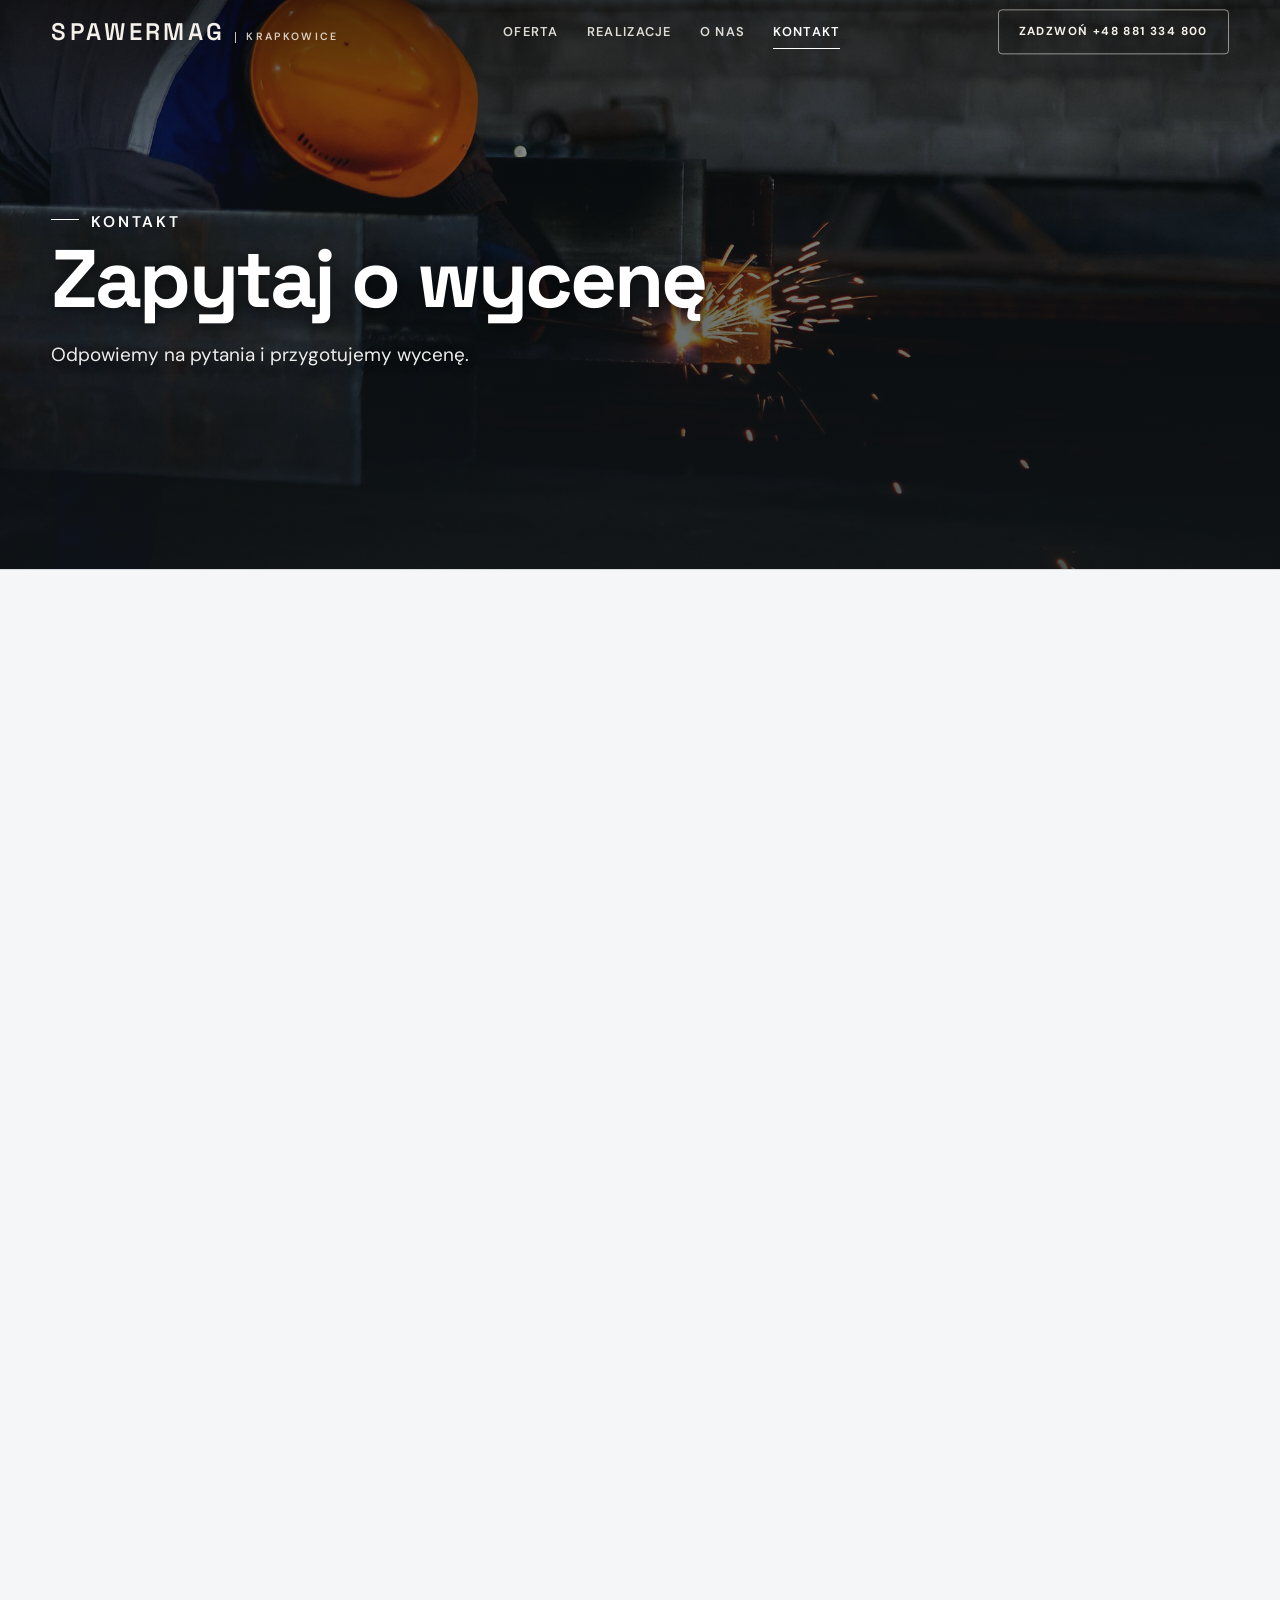
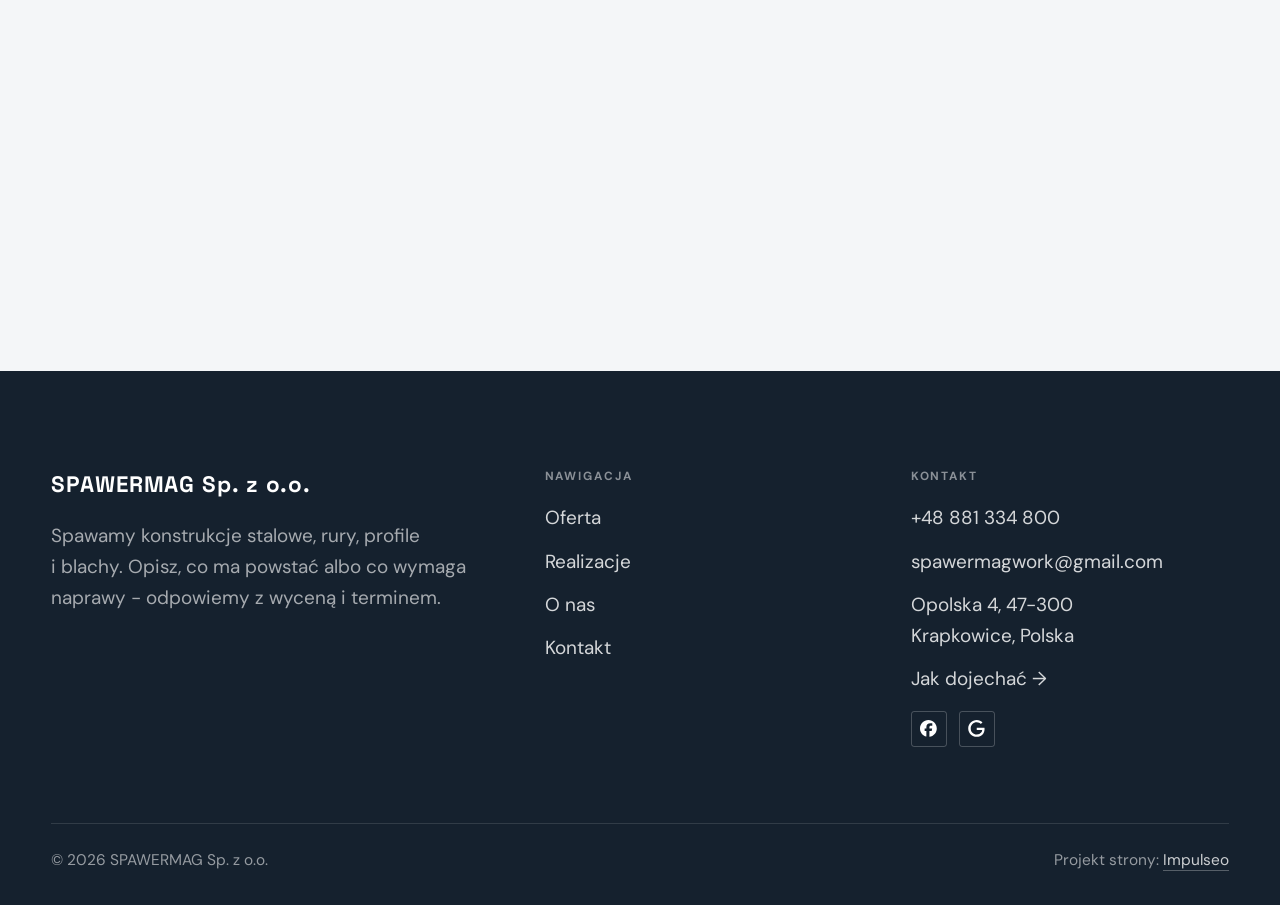
==== kontakt.html @ b8a5e55d "Strona demo: spawermag-sp-z-o-o" ====
<!DOCTYPE html>
<html lang="pl">
<head>
<meta charset="UTF-8">
<meta name="viewport" content="width=device-width, initial-scale=1.0">
<title>Kontakt - SPAWERMAG</title>
<meta name="description" content="Kontakt SPAWERMAG - Opolska 4, 47-300 Krapkowice, Polska">
<link rel="canonical" href="https://kris20032.github.io/spawermag-sp-z-o-o/kontakt.html">
<meta name="robots" content="noindex, nofollow">
<meta property="og:type" content="website">
<meta property="og:locale" content="pl_PL">
<meta property="og:site_name" content="SPAWERMAG">
<meta property="og:title" content="Kontakt - SPAWERMAG">
<meta property="og:description" content="Kontakt SPAWERMAG - Opolska 4, 47-300 Krapkowice, Polska">
<meta property="og:url" content="https://kris20032.github.io/spawermag-sp-z-o-o/kontakt.html">
<meta property="og:image" content="https://kris20032.github.io/spawermag-sp-z-o-o/img/og.jpg">
<meta property="og:image:width" content="1200">
<meta property="og:image:height" content="630">
<meta name="twitter:card" content="summary_large_image">
<link rel="preconnect" href="https://fonts.googleapis.com">
<link rel="preconnect" href="https://fonts.gstatic.com" crossorigin>
<link href="https://fonts.googleapis.com/css2?family=Space+Grotesk:wght@500;600;700&family=DM+Sans:opsz,wght@9..40,400;9..40,500;9..40,600&display=swap" rel="stylesheet">
<link rel="stylesheet" href="assets/styles.css?v=aef503f2">
</head>
<body>

<header class="nav">
  <div class="wrap nav-inner">
    <a class="brand" href="index.html"><span class="name">SPAWERMAG</span><span class="sub">Krapkowice</span></a>
    <nav class="nav-links">
      <a href="oferta.html">Oferta</a>
      <a href="realizacje.html">Realizacje</a>
      <a href="o-nas.html">O nas</a>
      <a href="kontakt.html" class="active" aria-current="page">Kontakt</a>
      <a href="tel:+48881334800" class="btn btn-accent">Zadzwoń +48 881 334 800</a>
    </nav>
    <button class="nav-toggle" aria-label="Menu"><span></span><span></span><span></span></button>
  </div>
</header>

<main>
<section class="pagehead">
  <img src="img/g5.jpg" alt="SPAWERMAG - Zapytaj o wycenę" width="1880" height="1253" decoding="async">
  <div class="wrap">
    <span class="eyebrow">Kontakt</span>
    <h1>Zapytaj o wycenę</h1>
    <p>Odpowiemy na pytania i przygotujemy wycenę.</p>
  </div>
</section>
<section>
  <div class="wrap contact-grid">
    <div class="reveal">
      <span class="eyebrow">Dane kontaktowe</span>
      <h2 style="margin:var(--space-4) 0 var(--space-6)">SPAWERMAG</h2>
      <div class="info-list">
        <div class="info-row"><div class="ic"><svg class="ico-tel" width="16" height="16" viewBox="0 0 24 24" fill="none" aria-hidden="true"><path d="M6.6 10.8a15.5 15.5 0 0 0 6.6 6.6l2.2-2.2a1 1 0 0 1 1-.24 11.4 11.4 0 0 0 3.6.58 1 1 0 0 1 1 1V20a1 1 0 0 1-1 1A17 17 0 0 1 3 4a1 1 0 0 1 1-1h3.5a1 1 0 0 1 1 1c0 1.25.2 2.46.58 3.6a1 1 0 0 1-.25 1l-2.23 2.2Z" fill="currentColor"/></svg></div><div><div class="lbl">Telefon</div><a class="val" href="tel:+48881334800">+48 881 334 800</a></div></div>
        <div class="info-row"><div class="ic"><svg class="ico-mail" width="16" height="16" viewBox="0 0 24 24" fill="none" aria-hidden="true"><rect x="3.2" y="5.5" width="17.6" height="13" rx="1.6" stroke="currentColor" stroke-width="1.6"/><path d="M4 7l8 6 8-6" stroke="currentColor" stroke-width="1.6" stroke-linecap="round" stroke-linejoin="round"/></svg></div><div><div class="lbl">E-mail</div><a class="val" href="mailto:spawermagwork@gmail.com">spawermagwork@gmail.com</a></div></div>
        <div class="info-row"><div class="ic"><svg class="ico-pin" width="16" height="16" viewBox="0 0 24 24" fill="none" aria-hidden="true"><path d="M12 21s7-6.1 7-11.5A7 7 0 0 0 5 9.5C5 14.9 12 21 12 21Z" stroke="currentColor" stroke-width="1.6" fill="none"/><circle cx="12" cy="9.5" r="2.4" fill="currentColor"/></svg></div><div><div class="lbl">Adres</div><div class="val">Opolska 4, 47-300 Krapkowice, Polska</div></div></div>
      </div>
    </div>
    <div class="reveal">
      <form class="form" action="https://formsubmit.co/spawermagwork@gmail.com" method="POST">
        <input type="hidden" name="_subject" value="Zapytanie ze strony SPAWERMAG">
        <input type="hidden" name="_captcha" value="false">
        <input type="hidden" name="_template" value="table">
        <div class="fld"><label for="name">Imię / firma</label><input id="name" name="name" type="text" placeholder="np. Jan Kowalski" required></div>
        <div class="fld"><label for="email">E-mail</label><input id="email" name="email" type="email" placeholder="adres@email.pl" required></div>
        <div class="fld"><label for="phone">Telefon</label><input id="phone" name="phone" type="tel" placeholder="+48 ..."></div>
        <div class="fld"><label for="msg">Czego dotyczy zapytanie?</label><textarea id="msg" name="message" placeholder="Napisz krótko, w czym możemy pomóc" required></textarea></div>
        <button type="submit" class="btn btn-accent" style="width:100%;justify-content:center">Wyślij zapytanie <span class="arr">→</span></button>
        <p class="note">Wiadomość trafi bezpośrednio do nas. Można też zadzwonić: +48 881 334 800.</p>
      </form>
    </div>
  </div>
</section>
<section style="padding-top:0">
  <div class="wrap reveal">
    <iframe class="map" title="SPAWERMAG - Krapkowice" src="https://maps.google.com/maps?q=50.4755831%2C17.9663439&z=15&output=embed" loading="lazy" referrerpolicy="no-referrer-when-downgrade"></iframe>
  </div>
</section>
</main>

<footer>
  <div class="wrap">
    <div class="foot-grid">
      <div class="foot-brand">
        <div class="name">SPAWERMAG Sp. z o.o.</div>
        <p>Spawamy konstrukcje stalowe, rury, profile i blachy. Opisz, co ma powstać albo co wymaga naprawy - odpowiemy z wyceną i terminem.</p>
      </div>
      <div class="foot-col">
        <h4>Nawigacja</h4>
        <a href="oferta.html">Oferta</a>
        <a href="realizacje.html">Realizacje</a>
        <a href="o-nas.html">O nas</a>
        <a href="kontakt.html">Kontakt</a>
      </div>
      <div class="foot-col">
        <h4>Kontakt</h4>
        <a href="tel:+48881334800">+48 881 334 800</a>
        <a href="mailto:spawermagwork@gmail.com">spawermagwork@gmail.com</a>
        <p>Opolska 4, 47-300 Krapkowice, Polska</p>
        <a href="https://maps.google.com/?cid=3430308101641627488&g_mp=Cidnb29nbGUubWFwcy5wbGFjZXMudjEuUGxhY2VzLlNlYXJjaFRleHQQAhgEIAA" target="_blank" rel="noopener">Jak dojechać →</a>
      <div class="foot-soc">
        <a class="soc" href="https://www.facebook.com/p/Spawermag-Work-61552654313783/" target="_blank" rel="noopener" aria-label="Facebook - SPAWERMAG"><svg viewBox="0 0 24 24" aria-hidden="true" focusable="false"><path d="M9.101 23.691v-7.98H6.627v-3.667h2.474v-1.58c0-4.085 1.848-5.978 5.858-5.978.401 0 .955.042 1.468.103a8.68 8.68 0 0 1 1.141.195v3.325a8.623 8.623 0 0 0-.653-.036 26.805 26.805 0 0 0-.733-.009c-.707 0-1.259.096-1.675.309a1.686 1.686 0 0 0-.679.622c-.258.42-.374.995-.374 1.752v1.297h3.919l-.386 2.103-.287 1.564h-3.246v8.245C19.396 23.238 24 18.179 24 12.044c0-6.627-5.373-12-12-12s-12 5.373-12 12c0 5.628 3.874 10.35 9.101 11.647Z" fill="currentColor"/></svg></a>
        <a class="soc" href="https://maps.google.com/?cid=3430308101641627488&g_mp=Cidnb29nbGUubWFwcy5wbGFjZXMudjEuUGxhY2VzLlNlYXJjaFRleHQQAhgEIAA" target="_blank" rel="noopener" aria-label="Google - SPAWERMAG"><svg viewBox="0 0 24 24" aria-hidden="true" focusable="false"><path d="M12.48 10.92v3.28h7.84c-.24 1.84-.853 3.187-1.787 4.133-1.147 1.147-2.933 2.4-6.053 2.4-4.827 0-8.6-3.893-8.6-8.72s3.773-8.72 8.6-8.72c2.6 0 4.507 1.027 5.907 2.347l2.307-2.307C18.747 1.44 16.133 0 12.48 0 5.867 0 .307 5.387.307 12s5.56 12 12.173 12c3.573 0 6.267-1.173 8.373-3.36 2.16-2.16 2.84-5.213 2.84-7.667 0-.76-.053-1.467-.173-2.053H12.48z" fill="currentColor"/></svg></a>
      </div>
      </div>
    </div>
    <div class="foot-bot">
      <span>© 2026 SPAWERMAG Sp. z o.o.</span>
      <span>Projekt strony: <a class="foot-credit" href="https://impulseo.pl" target="_blank" rel="noopener">Impulseo</a></span>
    </div>
  </div>
</footer>
<div class="sticky-call"><a class="sc-call" href="tel:+48881334800"><svg class="ico-tel" width="16" height="16" viewBox="0 0 24 24" fill="none" aria-hidden="true"><path d="M6.6 10.8a15.5 15.5 0 0 0 6.6 6.6l2.2-2.2a1 1 0 0 1 1-.24 11.4 11.4 0 0 0 3.6.58 1 1 0 0 1 1 1V20a1 1 0 0 1-1 1A17 17 0 0 1 3 4a1 1 0 0 1 1-1h3.5a1 1 0 0 1 1 1c0 1.25.2 2.46.58 3.6a1 1 0 0 1-.25 1l-2.23 2.2Z" fill="currentColor"/></svg> Zadzwoń</a><a class="sc-quote" href="kontakt.html">Zadzwoń po wycenę</a></div>
<div class="demo-wazne" data-do="2026-11-16" data-cykl="3" hidden><svg class="dw-ico" width="13" height="13" viewBox="0 0 24 24" fill="none" aria-hidden="true"><circle cx="12" cy="12" r="8.6" stroke="currentColor" stroke-width="1.8"/><path d="M12 7.2V12l3.3 2" stroke="currentColor" stroke-width="1.8" stroke-linecap="round"/></svg><span class="dw-txt"></span></div>

<script src="assets/main.js"></script>
</body>
</html>
---- assets/styles.css ----
/* ============================================================
   STOLBASZ — premium, architektoniczny B2B fit-out
   Jasna paleta, zero brązu. System wg premium-web-craft.
   Projekt strony: Impulseo (impulseo.pl)
   ============================================================ */

:root{
  /* PALETA — jasna, architektoniczna, chłodna */
  --paper:#F4F6F8;          /* główne tło */
  --paper-2:#E7EBEF;        /* sekcje alternatywne (chłodny jasny szary) */
  --paper-3:#E7EBEF;        /* delikatne wypełnienia */
  --ink:#15212E;            /* tekst główny — chłodny grafit */
  --ink-soft:#243443;       /* nagłówki drugorzędne */
  --muted:#6B7785;          /* tekst poboczny */
  --line:rgba(21,33,46,.12);/* hairline */
  --accent:#E8A317;         /* stonowany petrol-slate — jedyny akcent */
  --accent-d:#C9870C;
  --accent-soft:rgba(232,163,23,.10);
  --dark:#15212E;           /* sekcje ciemne (stopka/CTA) */

  /* HOVER ZDJĘĆ — JEDEN standard dla całego silnika (decyzja K. 04.08.2026, artefakt z wariantami).
     AKTUALNE (K.+Szymon 09.08.2026, wybór z artefaktu 6 wariantów): zoom 1.05 przy 1.4s -
     przy tak długim czasie mocniejszy kadr NIE skacze, tylko „oddycha". Poprzedni standard
     (1.02 / .55s z 04.08) odbierany jako dynamiczny i szybki.
     Spoczynek lekko przygaszony, ale TYLKO tam, gdzie jest mysz (@media hover:hover) —
     na telefonie zdjęcia zostają w pełnej jasności. */
  --img-zoom:1.05;                   /* K.+Szymon 09.08: wariant F z artefaktu porównawczego */
  --img-rest:brightness(.95) saturate(.99);
  --img-hot:brightness(1.06) saturate(1.05);
  --img-dur:1.4s;                    /* K.+Szymon 09.08 (wariant F): powoli = elegancko */
  --img-ease:cubic-bezier(.16,.84,.44,1);  /* miękki ogon, efekt „oddychania" */

  /* ODSTĘPY — skala 4/8 */
  --space-1:4px; --space-2:8px; --space-3:12px; --space-4:16px; --space-5:24px;
  --space-6:32px; --space-7:48px; --space-8:64px; --space-9:96px; --space-10:128px;

  /* TYPOGRAFIA — fluid clamp() (skala podbita 16.07.2026: większe, czytelniejsze litery — uwaga Adama) */
  --text-sm:clamp(.9rem,.87rem + .12vw,1rem);
  --text-base:clamp(1.08rem,1.04rem + .18vw,1.2rem);
  --text-lg:clamp(1.24rem,1.15rem + .34vw,1.44rem);
  --text-h3:clamp(1.34rem,1.22rem + .55vw,1.66rem);
  --text-h2:clamp(2.1rem,1.66rem + 2.1vw,3.1rem);
  --text-h1:clamp(2.9rem,2.1rem + 4vw,5.1rem);

  /* PROMIENIE — architektoniczne, raczej ostre */
  --r-sm:3px; --r-md:6px; --r-lg:10px;

  /* RUCH */
  --ease:cubic-bezier(.25,.46,.45,.94); --dur:.24s;

  /* CIENIE — miękkie, warstwowe */
  --sh-sm:0 1px 2px rgba(16,24,32,.04), 0 2px 8px rgba(16,24,32,.05);
  --sh-md:0 2px 6px rgba(16,24,32,.05), 0 12px 28px -8px rgba(16,24,32,.12);
  --sh-lg:0 6px 14px rgba(16,24,32,.07), 0 26px 56px -18px rgba(16,24,32,.22);

  --hairline:1px solid var(--line);

  --font-display:'Space Grotesk','Inter',sans-serif;
  --font-body:'DM Sans','Inter',sans-serif;
}

*{box-sizing:border-box;margin:0;padding:0}
html{scroll-behavior:smooth}
body{
  font-family:var(--font-body);
  font-size:var(--text-base);
  line-height:1.65;
  color:var(--ink);
  background:var(--paper);
  -webkit-font-smoothing:antialiased;
  text-rendering:optimizeLegibility;
}
img{max-width:100%;height:auto;display:block}  /* height:auto = width/height z atrybutów trzyma proporcje (TOP#12) */
a{color:inherit;text-decoration:none}

.wrap{width:min(92%,1180px);margin-inline:auto}
section{padding-block:clamp(52px,6.5vw,96px)}

h1,h2,h3{font-family:var(--font-display);font-weight:700;line-height:1.08;letter-spacing:-.02em;color:var(--ink)}
h1{font-size:var(--text-h1);letter-spacing:-.035em}
h2{font-size:var(--text-h2);letter-spacing:-.025em}
h3{font-size:var(--text-h3)}
/* MIARA — długość wiersza. WCAG 2.2 SC 1.4.8: max 80 znaków; Butterick: 45–90.
   68ch daje realnie 72–78 znaków polskiego tekstu, czyli z zapasem pod granicą.
   Wcześniej limit miał TYLKO <p> — <li>, <blockquote> i <dd> nie miały żadnego,
   i to jedyny powód, dla którego 23 bloki na dwóch oddanych stronach jadą po
   83–106 znaków w wierszu (pomiar 07.08.2026, bramka `miara`).
   ⚠️ Listy i definicje ograniczamy TYLKO bez klasy: `ul`/`ol` z klasą to u nas
   układ (siatki kafli, menu), a nie tekst ciągły — tam miarę wyznacza układ. */
/* 60ch, nie 68ch (K. 10.08): po zmianie fontów na węższe kroje (DM Sans i spółka)
   w 68ch mieściło się ~90 znaków - bramka pikselowa słusznie zgłaszała przekroczenie
   granicy 80. Pomiar na żywej przeglądarce: 60ch = 90 znaków, 53ch = ~78 znaków, czyli normę WCAG 1.4.8. */
:root{ --miara:53ch }
p{max-width:min(100%,var(--miara))}
blockquote,
ul:not([class])>li, ol:not([class])>li,
dl:not([class])>dd{max-width:min(100%,var(--miara))}

/* ⚠️ Świadomie BEZ wyjątku `.tile p,.card p,.svc p{max-width:none}`, choć nasuwa się sam:
   te akapity BYŁY już ograniczone (stare `p{max-width:65ch}`), więc „wyjątek" nie odblokowałby
   niczego nowego — tylko ROZLUŹNIŁ stan sprzed zmiany na wszystkich demach naraz.
   `figcaption` żadna z reguł wyżej nie dotyczy, więc też nie potrzebuje zwolnienia. */

/* ŁAMANIE. `balance` wyrównuje długości wierszy w nagłówku, `pretty` pilnuje ostatniego
   wiersza akapitu, żeby nie został w nim jeden wyraz. Obsługiwane od Chrome 117 /
   Safari 17.5; starsze przeglądarki po prostu ignorują tę własność.
   `text-wrap:pretty` nie występowało dotąd ANI RAZ w silniku ani w repo klientów. */
h1,h2,h3,.lead,.lede{text-wrap:balance}
p,li,blockquote,dd{text-wrap:pretty}

.eyebrow{
  font-family:var(--font-body);
  font-size:var(--text-sm);
  font-weight:600;
  letter-spacing:.18em;
  text-transform:uppercase;
  color:var(--accent);
  display:inline-flex;align-items:center;gap:var(--space-3);
}
/* flex:none + margin-top = kreska trzyma się PIERWSZEJ linii. Wcześniej align-items:center
   centrowało ją względem całego bloku i przy zawinięciu (długi kicker typu
   „…WNĘTRZ · LESZNO · OD 2019") druga linia lądowała z brzydkim wcięciem. */
.eyebrow{align-items:flex-start}
.eyebrow>*,.eyebrow{text-wrap:balance}   /* dlugi kicker lamal sie na sierote typu samo „2019" w drugiej linii */
.eyebrow::before{content:"";width:28px;height:1px;background:var(--accent);display:inline-block;flex:none;margin-top:.62em}

.muted{color:var(--muted)}
.lead{font-size:var(--text-lg);line-height:1.55;color:var(--ink-soft);max-width:50ch}

/* ---------- BUTTONS ---------- */
.btn{
  display:inline-flex;align-items:center;gap:var(--space-2);
  font-weight:600;font-size:var(--text-sm);letter-spacing:.02em;
  padding:var(--space-4) var(--space-6);
  border-radius:var(--r-sm);
  transition:transform var(--dur) var(--ease),box-shadow var(--dur) var(--ease),background var(--dur) var(--ease);
  cursor:pointer;border:1px solid transparent;
}
.btn-accent{background:var(--accent);color:#fff;box-shadow:var(--sh-sm)}
.btn-accent:hover{background:var(--accent-d);transform:translateY(-2px);box-shadow:var(--sh-md)}
.btn-accent:active{transform:translateY(0);box-shadow:var(--sh-sm)}
.btn-ghost{background:transparent;color:var(--ink);border-color:var(--line)}
.btn-ghost:hover{border-color:var(--accent);color:var(--accent);transform:translateY(-2px)}
.btn-light{background:#fff;color:var(--ink);box-shadow:var(--sh-sm)}
.btn-light:hover{transform:translateY(-2px);box-shadow:var(--sh-md)}
.btn .arr{transition:transform var(--dur) var(--ease)}
.btn:hover .arr{transform:translateX(4px)}

/* ---------- NAV ---------- */
.nav{
  position:sticky;top:0;z-index:50;
  background:color-mix(in srgb,var(--paper) 88%,transparent);
  backdrop-filter:saturate(140%) blur(10px);
  border-bottom:var(--hairline);
}
.nav-inner{display:flex;align-items:center;justify-content:space-between;gap:var(--space-5);height:72px}
/* ANTY-NACHODZENIE (K. 05.08.2026): długa nazwa firmy + przycisk z pełnym numerem nie mieściły się w pasku
   i flex ściskał linki PONIŻEJ ich treści - "Kontakt" wchodził na ramkę "Zadzwoń +48 ...". Teraz ustępuje
   nazwa marki (skrót wielokropkiem), a menu i przycisk nigdy się nie kurczą ani nie zachodzą na siebie. */
.brand{display:flex;flex-direction:column;line-height:1;min-width:0;flex:0 1 auto}
.brand .name{font-family:var(--font-display);font-weight:800;font-size:1.35rem;letter-spacing:.04em;white-space:nowrap;overflow:hidden;text-overflow:ellipsis}
.brand .sub{font-size:.62rem;letter-spacing:.34em;text-transform:uppercase;color:var(--muted);margin-top:5px;white-space:nowrap;overflow:hidden;text-overflow:ellipsis}
.nav-links{display:flex;align-items:center;gap:var(--space-6);flex:0 0 auto}
.nav-links a{font-size:var(--text-sm);font-weight:500;color:var(--ink-soft);position:relative;padding-block:4px;white-space:nowrap;transition:color var(--dur) var(--ease)}
.nav-links a::after{content:"";position:absolute;left:0;bottom:0;width:0;height:1.5px;background:var(--accent);transition:width var(--dur) var(--ease)}
.nav-links a:hover,.nav-links a.active{color:var(--ink)}
.nav-links a:hover::after,.nav-links a.active::after{width:100%}
.nav-links .btn{padding:var(--space-2) var(--space-5)}
/* przyciski w nav: właściwy kolor (przebij .nav-links a) + bez podkreślenia */
.nav-links a.btn-accent{color:#fff}
.nav-links a.btn-ghost,.nav-links a.btn-light{color:var(--ink)}
/* CTA w pasku: NIE podkreślenie spod linków menu, ale ten sam przelatujący błysk,
   co na wszystkich innych przyciskach (zgłoszenie K. 13.08.2026 - „na hero jest efekt
   światła przechodzącego przez przycisk, na navbarze go nie ma, a mają być identyczne").
   Reguła `.nav-links a::after` jest silniejsza od `.btn::after`, więc trzeba jej
   geometrię wyzerować i wpisać połysk z nazwy - samo `display:none` gasiło efekt. */
.nav-links a.btn::after{
  display:block;content:"";position:absolute;inset:0;z-index:-1;pointer-events:none;
  width:auto;height:auto;border-radius:inherit;   /* kasuje geometrię podkreślenia (width:0;height:1.5px) */
  background:linear-gradient(100deg,transparent 32%,rgba(255,255,255,.20) 50%,transparent 68%);
  translate:-120% 0}
@media (prefers-reduced-motion:no-preference){
  .nav-links a.btn:hover::after{translate:120% 0;transition:translate .75s var(--mt-ease,cubic-bezier(.16,.84,.44,1))}
}
.nav-toggle{display:none;background:none;border:none;cursor:pointer;flex-direction:column;gap:5px;padding:8px}
.nav-toggle span{width:24px;height:2px;background:var(--ink);transition:var(--dur)}
/* Ciasny zakres MIĘDZY menu mobilnym a pełnym pulpitem: zbijamy odstępy i nazwę marki,
   żeby wszystko zmieściło się naturalnie, zanim w ogóle dojdzie do skracania wielokropkiem. */
@media(max-width:1280px) and (min-width:921px){
  .nav-links{gap:var(--space-4)}
  .nav-links .btn{padding:var(--space-2) var(--space-4)}
  .brand .name{font-size:1.15rem}
}

/* ---------- HERO (split) ---------- */
.hero{position:relative;overflow:hidden;border-bottom:var(--hairline)}
.hero-grid{display:grid;grid-template-columns:1.05fr .95fr;gap:clamp(24px,4vw,60px);align-items:center;
  padding-block:clamp(36px,4.5vw,64px)}
.hero-copy .eyebrow{margin-bottom:var(--space-5)}
.hero-copy h1{margin-bottom:var(--space-5)}
.hero-copy .lead{margin-bottom:var(--space-7)}
.hero-actions{display:flex;flex-wrap:wrap;gap:var(--space-4)}
.hero-art{position:relative;aspect-ratio:4/3;border-radius:var(--r-lg);overflow:hidden;box-shadow:var(--sh-lg)}
.hero-art img{width:100%;height:100%;object-fit:cover}
.hero-art::after{content:"";position:absolute;inset:0;background:linear-gradient(180deg,transparent 55%,rgba(18,24,28,.28))}
.hero-badge{position:absolute;left:var(--space-5);bottom:var(--space-5);z-index:2;
  background:rgba(252,252,251,.94);backdrop-filter:blur(4px);
  border-radius:var(--r-md);padding:var(--space-4) var(--space-5);box-shadow:var(--sh-md);max-width:78%}
.hero-badge strong{display:block;font-family:var(--font-display);font-size:1rem;letter-spacing:-.01em}
.hero-badge span{font-size:var(--text-sm);color:var(--muted)}

/* ---------- HERO duży / kinowy (strona główna) ---------- */
.hero-cine{position:relative;min-height:clamp(560px,82vh,840px);min-height:clamp(560px,82svh,840px);display:flex;align-items:center;overflow:hidden;border-bottom:var(--hairline)}
.hero-cine>img{position:absolute;inset:0;width:100%;height:100%;object-fit:cover;z-index:0}
.hero-cine::after{content:"";position:absolute;inset:0;z-index:1;
  background:linear-gradient(95deg,rgba(13,18,23,.86) 0%,rgba(13,18,23,.64) 32%,rgba(13,18,23,.24) 62%,rgba(13,18,23,.04) 100%)}
.hero-cine .wrap{position:relative;z-index:2;padding-block:var(--space-8)}
.hero-cine .hero-copy{max-width:660px}
.hero-cine .eyebrow{color:#fff;margin-bottom:var(--space-5)}
.hero-cine .eyebrow::before{background:#fff}
.hero-cine h1{color:#fff;margin-bottom:var(--space-5);font-size:clamp(2.9rem,2rem + 4.4vw,5.2rem);text-wrap:balance}
.hero-cine .lead{color:rgba(255,255,255,.92);max-width:48ch;margin-bottom:var(--space-7)}
.hero-cine .hero-actions{display:flex;flex-wrap:wrap;gap:var(--space-4)}
/* NISKIE OKNO (laptop z dokiem i paskami przeglądarki ma ~700-780 px wysokości widoku):
   H1 do 5.2rem + długi lead nie mieściły się i przyciski wypadały POD krawędź ekranu -
   klient widział stronę bez ani jednego CTA. Skalujemy w dół, zamiast przycinać treść. */
@media(min-width:821px) and (max-height:820px){
  .hero-cine{min-height:clamp(520px,94svh,780px)}
  .hero-cine .wrap{padding-block:var(--space-6)}
  .hero-cine h1{font-size:clamp(2.2rem,1.5rem + 2.6vw,3.6rem);margin-bottom:var(--space-4)}
  .hero-cine .eyebrow{margin-bottom:var(--space-4)}
  .hero-cine .lead{margin-bottom:var(--space-5);max-width:44ch}
}
@media(max-width:680px){
  .hero-cine{min-height:clamp(520px,76vh,640px);min-height:clamp(520px,76svh,640px);align-items:flex-end}
  .hero-cine::after{background:linear-gradient(0deg,rgba(13,18,23,.9) 6%,rgba(13,18,23,.45) 55%,rgba(13,18,23,.25) 100%)}
  .hero-cine .wrap{padding-bottom:var(--space-9)}
  /* TELEFON (~90% oglądających): lead potrafił zająć 8 linii i zepchnąć CTA poza pierwszy ekran.
     Zwężamy interlinię i skalę - treści nie ucinamy, bo to ona sprzedaje. */
  .hero-cine .lead{font-size:.98rem;line-height:1.5;margin-bottom:var(--space-5)}
  .hero-cine .eyebrow{font-size:.72rem;letter-spacing:.13em;margin-bottom:var(--space-4)}
  .hero-cine .eyebrow::before{width:20px}
  .hero-cine h1{margin-bottom:var(--space-4)}
}

/* full-bleed hero variant (podstrony) */
.pagehead{position:relative;min-height:46vh;min-height:46svh;display:flex;align-items:flex-end;overflow:hidden;border-bottom:var(--hairline)}
.pagehead img{position:absolute;inset:0;width:100%;height:100%;object-fit:cover}
/* 10.08.2026 (decyzja K.): mocniejsze przyciemnienie + cień pod tekstem. Bramka mierzyła na
   nagłówkach podstron 3,38-3,43:1 przy wymaganych 4,5 — jasne zdjęcie (hala, śnieg, niebo)
   podchodziło pod biały tekst. Zdjęcia klientów są różne, więc kontrast musi dawać WARSTWA,
   a nie szczęśliwy dobór kadru. */
.pagehead::after{content:"";position:absolute;inset:0;background:linear-gradient(180deg,rgba(18,24,28,.40),rgba(18,24,28,.76))}
.pagehead .wrap{position:relative;z-index:2;padding-block:var(--space-9);color:#fff}
.pagehead h1{color:#fff;max-width:18ch;text-shadow:0 2px 16px rgba(0,0,0,.55)}
.pagehead .eyebrow{color:#fff}
.pagehead .eyebrow::before{background:#fff}
.pagehead p{color:rgba(255,255,255,.92);margin-top:var(--space-4);max-width:54ch;text-shadow:0 1px 12px rgba(0,0,0,.5)}

/* ---------- STRIP (pasek skrótów / liczby) ---------- */
.strip{background:var(--dark);color:#fff}
/* PASEK HASEŁ — standard 04.08.2026 (decyzja K.): 5 haseł w JEDNYM rzędzie, tekst WYŚRODKOWANY,
   węższe marginesy boczne niż reszta strony (pasek ma iść szerzej), równe wysokości kolumn. */
.strip .wrap{width:min(96%,1440px);display:grid;grid-template-columns:repeat(5,1fr);
  gap:var(--space-5);padding-block:var(--space-7);align-items:stretch}
.strip .item .k{font-family:var(--font-display);font-size:clamp(1.05rem,.82rem + .85vw,1.55rem);
  font-weight:800;letter-spacing:-.02em;color:#fff;line-height:1.18;text-wrap:balance}
.strip .item .v{font-size:var(--text-sm);color:rgba(255,255,255,.66);margin-top:var(--space-2);line-height:1.4}
.strip .item{border-left:2px solid var(--accent);padding-inline:var(--space-4);
  text-align:center;display:flex;flex-direction:column;justify-content:center}
/* liczba kolumn = liczba haseł, żeby ostatnie nie zostawało samo w drugim rzędzie.
   Klasę n-N nadaje multipage.py; domyślnie (bez klasy) pasek jest 5-kolumnowy. */
.strip.n-2 .wrap{grid-template-columns:repeat(2,1fr)}
.strip.n-3 .wrap{grid-template-columns:repeat(3,1fr)}
.strip.n-4 .wrap{grid-template-columns:repeat(4,1fr);gap:var(--space-6)}
.strip.n-4 .item .k{font-size:clamp(1.3rem,1rem + 1.1vw,2rem)}
.strip.n-6 .wrap{grid-template-columns:repeat(6,1fr);gap:var(--space-4)}
.strip.n-6 .item .k{font-size:clamp(.98rem,.8rem + .7vw,1.35rem)}
/* równe łamanie: zamiast "długa linia + jedno słowo" obie linie zbliżonej długości */
.strip .item .k{text-wrap:balance}

/* ---------- SECTION HEAD ---------- */
.head{max-width:48rem;margin-bottom:var(--space-8)}
.head.center{margin-inline:auto;text-align:center}
.head .eyebrow{margin-bottom:var(--space-4)}
.head h2{margin-bottom:var(--space-4)}
.head p{color:var(--muted);font-size:var(--text-lg);line-height:1.55}
.head.center p{margin-inline:auto}

/* ---------- INTRO SPLIT ---------- */
.split{display:grid;grid-template-columns:.92fr 1.08fr;gap:clamp(28px,5vw,80px);align-items:center}
.split.rev{grid-template-columns:1.08fr .92fr}
.split.rev .split-art{order:-1}
.split-art{position:relative;aspect-ratio:5/4;border-radius:var(--r-lg);overflow:hidden;box-shadow:var(--sh-lg)}
.split-art img{width:100%;height:100%;object-fit:cover}
.split-copy h2{margin-bottom:var(--space-5)}
.split-copy p+p{margin-top:var(--space-4)}
.split-copy .btn{margin-top:var(--space-6)}

/* ---------- SERVICES (zakres) ---------- */
.svc-grid{display:grid;grid-template-columns:repeat(auto-fit,minmax(280px,1fr));gap:var(--space-5)}
.svc{background:#fff;border:var(--hairline);border-radius:var(--r-md);padding:var(--space-7) var(--space-6);
  transition:transform var(--dur) var(--ease),box-shadow var(--dur) var(--ease),border-color var(--dur) var(--ease);
  position:relative;overflow:hidden}
.svc::before{content:"";position:absolute;left:0;top:0;width:3px;height:0;background:var(--accent);transition:height var(--dur) var(--ease)}
.svc:hover{transform:translateY(-4px);box-shadow:var(--sh-md);border-color:transparent}
.svc:hover::before{height:100%}
.svc .ic{font-family:var(--font-display);font-size:.8rem;font-weight:700;letter-spacing:.12em;color:var(--accent);margin-bottom:var(--space-4)}
.svc h3{margin-bottom:var(--space-3);font-size:1.22rem}
.svc p{color:var(--muted);font-size:var(--text-base);line-height:1.6}

/* big detailed service rows */
.svc-row{display:grid;grid-template-columns:.8fr 1.2fr;gap:clamp(20px,4vw,60px);align-items:center;padding-block:var(--space-8)}
.svc-row+.svc-row{border-top:var(--hairline)}
.svc-row.rev{grid-template-columns:1.2fr .8fr}
/* Naprzemienny układ wierszy oferty: co drugi wiersz ma zdjęcie po PRAWEJ.
   Było `order:-1` — martwy kod, bo zdjęcie i tak jest pierwszym dzieckiem w HTML,
   więc wszystkie wiersze wyglądały identycznie (zdjęcie zawsze z lewej), a `rev`
   zmieniało tylko szerokość kolumn. Znalezione 29.07.2026 przy różnicowaniu kierunków
   animacji (pomiar pozycji: art.mid 390/502 przy row.mid 756 — zawsze lewa strona). */
.svc-row.rev .svc-row-art{order:2}
.svc-row-art{aspect-ratio:4/3;border-radius:var(--r-md);overflow:hidden;box-shadow:var(--sh-md)}
.svc-row-art img{width:100%;height:100%;object-fit:cover}
.svc-row h3{font-size:1.5rem;margin-bottom:var(--space-4)}
.svc-row .num{font-family:var(--font-display);font-size:.85rem;font-weight:700;letter-spacing:.14em;color:var(--accent);display:block;margin-bottom:var(--space-3)}
.svc-row ul{list-style:none;margin-top:var(--space-4);display:flex;flex-direction:column;gap:var(--space-2)}
.svc-row li{position:relative;padding-left:var(--space-5);color:var(--muted);font-size:var(--text-base)}
.svc-row li::before{content:"";position:absolute;left:0;top:.62em;width:8px;height:1px;background:var(--accent)}

/* ---------- GALLERY (realizacje) ---------- */
.gallery{display:grid;grid-template-columns:repeat(12,1fr);gap:var(--space-4);grid-auto-rows:200px}
/* GALERIA MASONRY — pionowe zdjęcia (portrety beauty/wellness) bez przycinania: kolumny, height auto */
.gallery-masonry{column-count:3;column-gap:var(--space-4)}
@media(max-width:900px){.gallery-masonry{column-count:2}}
@media(max-width:560px){.gallery-masonry{column-count:1}}
.gallery-masonry .m-tile{break-inside:avoid;margin:0 0 var(--space-4);padding:0;position:relative;overflow:hidden;border-radius:var(--r-md);border:1px solid var(--line)}
.gallery-masonry .m-tile img{width:100%;height:auto;display:block}
.gallery-masonry .m-tile .cap{position:absolute;left:0;right:0;bottom:0;padding:var(--space-4);color:#fff;background:linear-gradient(0deg,rgba(0,0,0,.55),transparent);font-size:var(--text-sm)}
.gallery-masonry .m-tile .cap small{display:block;font-weight:400;opacity:.78;letter-spacing:.04em;text-transform:uppercase;font-size:.66rem;margin-top:3px}
.tile{position:relative;overflow:hidden;border-radius:var(--r-md);box-shadow:var(--sh-sm);
  transition:transform var(--dur) var(--ease),box-shadow var(--dur) var(--ease)}
.tile img{width:100%;height:100%;object-fit:cover;
  transition:transform var(--img-dur) var(--img-ease),filter var(--img-dur) var(--img-ease)}
.tile:hover{box-shadow:var(--sh-md)}
.tile .cap{position:absolute;left:0;right:0;bottom:0;padding:var(--space-5) var(--space-4) var(--space-4);
  /* mocniejszy spad + cien pod tekstem: na JASNYCH zdjeciach klienta (biale fronty, sciany)
     slaby gradient dawal kontrast ~1.5:1 zamiast wymaganych 3.6:1 (bramka wygladu, 10.08.2026) */
  background:linear-gradient(transparent 10%,rgba(18,24,28,.55) 40%,rgba(18,24,28,.88) 68%,rgba(18,24,28,.99));color:#fff;
  text-shadow:0 1px 2px rgba(0,0,0,.85),0 2px 10px rgba(0,0,0,.55);
  font-size:var(--text-sm);font-weight:600;letter-spacing:.01em;
  opacity:0;transform:translateY(8px);transition:var(--dur) var(--ease)}
.tile:hover .cap{opacity:1;transform:translateY(0)}
.tile .cap small{display:block;font-weight:400;opacity:.78;letter-spacing:.04em;text-transform:uppercase;font-size:.66rem;margin-top:3px}
/* bento spans */
.t-wide{grid-column:span 6}
.t-tall{grid-column:span 6;grid-row:span 2}
.t-std{grid-column:span 6}
.t-third{grid-column:span 4}
.t-two3{grid-column:span 8}

/* ---------- TRUST / WIARYGODNOŚĆ ---------- */
.trust{background:var(--paper-2)}
.trust-grid{display:grid;grid-template-columns:repeat(auto-fit,minmax(240px,1fr));gap:var(--space-5);margin-top:var(--space-7)}
.trust-card{background:#fff;border-radius:var(--r-md);padding:var(--space-7) var(--space-6);box-shadow:var(--sh-sm);border-top:3px solid var(--accent)}
.trust-card .big{font-family:var(--font-display);font-size:clamp(1.8rem,1.3rem + 1.6vw,2.6rem);font-weight:800;letter-spacing:-.02em;color:var(--ink);line-height:1}
.trust-card h3{font-size:1.12rem;margin:var(--space-3) 0 var(--space-2)}
.trust-card p{color:var(--muted);font-size:var(--text-base);line-height:1.55}

/* ---------- CTA band ---------- */
.cta{background:var(--dark);color:#fff;position:relative;overflow:hidden}
/* telefon w CTA: na ciemnym tle biały (domyślnie), rodziny z JASNYM tłem CTA
   nadpisują to u siebie - wcześniej kolor siedział w stylu inline i wygrywał z rodziną. */
.cta .btn-ghost-cta{color:#fff;border-color:rgba(255,255,255,.3)}
.cta .wrap{display:grid;grid-template-columns:1.4fr .6fr;gap:var(--space-7);align-items:center;position:relative;z-index:2}
.cta h2{color:#fff;max-width:20ch}
.cta p{color:rgba(255,255,255,.74);margin-top:var(--space-4)}
.cta-actions{display:flex;flex-direction:column;gap:var(--space-3);align-items:flex-start}
.cta::before{content:"";position:absolute;right:-80px;top:-80px;width:360px;height:360px;border-radius:50%;
  background:radial-gradient(circle,var(--accent-soft),transparent 70%)}

/* ---------- CONTACT ---------- */
.contact-grid{display:grid;grid-template-columns:.85fr 1.15fr;gap:clamp(28px,4vw,56px);align-items:start}
.info-list{display:flex;flex-direction:column;gap:var(--space-2)}
.info-row{display:flex;gap:var(--space-4);align-items:flex-start;padding-block:var(--space-4);border-bottom:var(--hairline)}
.info-row .ic{flex:none;width:42px;height:42px;display:grid;place-items:center;border-radius:50%;
  background:var(--accent-soft);color:var(--accent);font-size:1.05rem}
.info-row .lbl{font-size:.72rem;letter-spacing:.14em;text-transform:uppercase;color:var(--muted)}
.info-row .val{font-weight:600;font-size:var(--text-base);margin-top:2px}
.info-row a.val:hover{color:var(--accent)}
.map{border:none;border-radius:var(--r-lg);box-shadow:var(--sh-md);width:100%;height:100%;min-height:380px;filter:grayscale(.2) contrast(1.02)}
.form{background:#fff;border:var(--hairline);border-radius:var(--r-lg);padding:clamp(24px,3vw,40px);box-shadow:var(--sh-sm)}
.form .fld{margin-bottom:var(--space-5)}
.form label{display:block;font-size:var(--text-sm);font-weight:600;margin-bottom:var(--space-2)}
.form input,.form textarea{width:100%;font-family:inherit;font-size:var(--text-base);color:var(--ink);
  padding:var(--space-4);border:var(--hairline);border-radius:var(--r-sm);background:var(--paper);transition:border-color var(--dur)}
.form input:focus,.form textarea:focus{outline:none;border-color:var(--accent);background:#fff}
.form textarea{resize:vertical;min-height:120px}
.form .note{font-size:var(--text-sm);color:var(--muted);margin-top:var(--space-3)}

/* ---------- FOOTER ---------- */
footer{background:var(--dark);color:#fff;padding-block:var(--space-9) var(--space-6)}
.foot-grid{display:grid;grid-template-columns:1.4fr 1fr 1fr;gap:var(--space-7);margin-bottom:var(--space-8)}
.foot-brand .name{font-family:var(--font-display);font-weight:800;font-size:1.4rem;letter-spacing:.04em}
.foot-brand p{color:rgba(255,255,255,.62);margin-top:var(--space-4);font-size:var(--text-base);max-width:38ch}
.foot-col h4{font-size:.74rem;letter-spacing:.16em;text-transform:uppercase;color:rgba(255,255,255,.5);margin-bottom:var(--space-4)}
.foot-col a,.foot-col p{display:block;color:rgba(255,255,255,.82);font-size:var(--text-base);margin-bottom:var(--space-3)}
.foot-col a:hover{color:#fff}
.foot-bot{border-top:1px solid rgba(255,255,255,.12);padding-top:var(--space-5);display:flex;justify-content:space-between;flex-wrap:wrap;gap:var(--space-3);
  font-size:var(--text-sm);color:rgba(255,255,255,.55)}
.foot-bot a:hover{color:#fff}
/* Podpis w stopce = klikalny link do impulseo.pl (31.07.2026). Ma być WIDOCZNIE klikalny,
   ale nie krzyczeć - stąd sam kolor jaśniejszy + delikatne podkreślenie na najeździe. */
.foot-bot a.foot-credit{color:rgba(255,255,255,.78);text-decoration:none;border-bottom:1px solid rgba(255,255,255,.28)}
.foot-bot a.foot-credit:hover{color:#fff;border-bottom-color:#fff}

/* ---------- REVEAL ---------- */
.reveal{opacity:0;transform:translateY(22px);transition:opacity .6s var(--ease),transform .6s var(--ease)}
.reveal.in{opacity:1;transform:none}

/* ---------- RESPONSIVE ---------- */
@media(max-width:920px){
  .hero-grid,.split,.split.rev,.svc-row,.svc-row.rev,.cta .wrap,.contact-grid,.foot-grid{grid-template-columns:1fr}
  .split.rev .split-art,.svc-row.rev .svc-row-art{order:0}
  .hero-art{aspect-ratio:16/10;max-height:420px}
  .strip .wrap,.strip.n-2 .wrap,.strip.n-3 .wrap,.strip.n-4 .wrap,.strip.n-6 .wrap{grid-template-columns:repeat(2,1fr);gap:var(--space-6)}
  .strip .item .k,.strip.n-6 .item .k{font-size:clamp(1.3rem,1.1rem + 1vw,2rem)}
  .gallery{grid-auto-rows:180px}
  .t-wide,.t-tall,.t-std,.t-third,.t-two3{grid-column:span 6}
  .t-tall{grid-row:span 1}
  .cta-actions{flex-direction:row;flex-wrap:wrap}
  .foot-grid{gap:var(--space-6)}
}
@media(max-width:680px){
  .nav-links{position:fixed;inset:72px 0 auto 0;background:var(--paper);flex-direction:column;align-items:stretch;
    gap:0;padding:var(--space-4) 6%;border-bottom:var(--hairline);box-shadow:var(--sh-md);
    transform:translateY(-120%);transition:transform var(--dur) var(--ease)}
  .nav-links.open{transform:translateY(0)}
  .nav-links a{padding-block:var(--space-4);border-bottom:var(--hairline)}
  .nav-links .btn{margin-top:var(--space-3);justify-content:center}
  .nav-toggle{display:flex}
  .strip .wrap,.strip.n-2 .wrap,.strip.n-3 .wrap,.strip.n-4 .wrap,.strip.n-6 .wrap{grid-template-columns:1fr}
  .gallery{grid-template-columns:repeat(6,1fr)}
  .foot-grid{grid-template-columns:1fr}
}
@media(prefers-reduced-motion:reduce){
  /* audyt 09.08 TOP#14: samo skrócenie duration przy animacji INFINITE = stroboskop
     (pętla .01ms miga ekranem); iteration-count:1 gasi pętlę naprawdę. Pseudoelementy
     też - tła hero (gastro/studio) animują ::before/img, blanket na * ich nie łapał. */
  *,*::before,*::after{animation-duration:.01ms!important;animation-iteration-count:1!important;animation-delay:0s!important;transition:none!important}
  .reveal{opacity:1!important;transform:none!important}
  html{scroll-behavior:auto}
}

/* ============================================================
   PREMIUM LAYER — destylat deep-researchu branż (anty-AI, spokój).
   Zmienne STOLBASZ (--accent/--ink/--paper/--line/--dark). Ruch ledwo
   zauważalny, krzywa cubic-bezier(.16,.84,.44,1); prefers-reduced-motion
   pokryte blanketem wyżej. Karty hairline zamiast cieni = #1 sygnał „nie-AI".
   ============================================================ */

/* więcej oddechu między sekcjami (liderzy: 110-130px) */
section{padding-block:clamp(64px,8vw,128px)}

/* 1) Aksamitny reveal — dłuższa, miękka krzywa zamiast „skoku" */
.reveal{transition:opacity .9s cubic-bezier(.16,.84,.44,1),transform .9s cubic-bezier(.16,.84,.44,1);will-change:opacity,transform}
/* stagger TYLKO w galerii (tam pozycja = porządek dzieci) */
.gallery .reveal:nth-child(2){transition-delay:.07s}
.gallery .reveal:nth-child(3){transition-delay:.14s}
.gallery .reveal:nth-child(4){transition-delay:.21s}
.gallery .reveal:nth-child(5){transition-delay:.28s}
.gallery .reveal:nth-child(6){transition-delay:.35s}

/* 2) Hero STATYCZNY na .hero-cine — Ken Burns CAŁKIEM WYŁĄCZONY 26.06 (3. zgłoszenie Szymona).
   GENEZA: animowanie scale na <img> hero z teksturami (cegły/framugi) re-samplinguje obraz
   klatka po klatce → na części ekranów drobne drganie/shimmer = „heroshot się trzęsie".
   translateY usunięto wcześniej, scale-only + will-change/GPU NIE wystarczyły do GWARANCJI gładkości.
   Krzysztof zażądał pewności („make sure, że błąd się nie pojawi") > efekt. Zero animacji = 0% drgania.
   Delikatny zoom zostaje TYLKO w pełnoekranowych hero gastro/studio (hg-bg/hs-bg — tło, inny
   mechanizm, chwalone, nigdy nie zgłaszane). NIE wracać do KB na .hero-cine bez realnego testu
   na sprzęcie klienta — to ryzyko regresji „trzęsienia”. */
/* BEZPIECZNY "wow" na hero = jednorazowy FADE-IN (opacity), nie zoom.
   opacity nie dotyka bitmapy → gładkie na KAŻDYM zdjęciu/ekranie/GPU, zero ryzyka migotania.
   Geometryczny ruch (scale/translate) na .hero-cine jest ZAKAZANY (bramka pilnuje). */
@keyframes heroFade{from{opacity:0}to{opacity:1}}
.hero-cine>img{transform:none;animation:heroFade 1.1s ease-out both}

/* 3) Akcentowy hairline pod nagłówkiem sekcji, który „rysuje się" przy wejściu */
.head h2{position:relative;padding-bottom:18px}
.head h2::after{content:"";position:absolute;left:0;bottom:0;height:1px;width:0;background:var(--accent);transition:width 1s cubic-bezier(.16,.84,.44,1) .15s}
.head.center h2::after{left:50%;transform:translateX(-50%)}
.head.reveal.in h2::after,.head.center.reveal.in h2::after{width:54px}

/* 4) Karty HAIRLINE zamiast cieni/zaokrągleń (najmocniejszy anty-AI detal) */
.svc{background:transparent;border:1px solid var(--line);border-radius:var(--r-sm);box-shadow:none}
.svc:hover{box-shadow:none;border-color:var(--accent);transform:translateY(-3px)}
.trust-card{background:transparent;box-shadow:none;border:1px solid var(--line);border-top:2px solid var(--accent);border-radius:var(--r-sm)}
.tile{box-shadow:none;border-radius:var(--r-sm)}
.tile:hover{box-shadow:none}

/* 5) Sticky-nav kondensuje się po przewinięciu (sygnał dopracowania) */
.nav{transition:box-shadow .4s ease,background .4s ease}
.nav.is-stuck{box-shadow:0 1px 0 var(--line),0 14px 30px -24px rgba(0,0,0,.45)}
.nav-inner{transition:height .35s var(--ease)}
.nav.is-stuck .nav-inner{height:60px}

/* 6) MANIFESTO — pełnoekranowy cytat-bohater (zastępuje generyczne „Dlaczego my") */
.manifesto{background:var(--paper-2);text-align:center}
.manifesto .wrap{max-width:60rem}
.manifesto p{font-family:var(--font-display);font-style:italic;font-size:clamp(1.6rem,1rem + 2.4vw,2.8rem);line-height:1.32;color:var(--ink-soft);margin-inline:auto;max-width:26ch;position:relative;padding-top:var(--space-8)}
.manifesto p::before{content:"";position:absolute;top:0;left:50%;transform:translateX(-50%);width:54px;height:1px;background:var(--accent)}
.manifesto p span{color:var(--accent);font-style:italic}

/* 7) GATEWAYS — 3 duże bramy-zdjęcia (zamiast paska menu usług) */
.gateways{display:grid;grid-template-columns:repeat(3,1fr);gap:var(--space-4)}
.gateway{position:relative;aspect-ratio:3/4;overflow:hidden;border-radius:var(--r-sm);display:block}
.gateway img{width:100%;height:100%;object-fit:cover;
  transition:transform var(--img-dur) var(--img-ease),filter var(--img-dur) var(--img-ease)}
.gateway::after{content:"";position:absolute;inset:0;background:linear-gradient(180deg,transparent 38%,rgba(18,24,28,.74))}
/* ===== HOVER ZDJĘĆ — jedno miejsce dla WSZYSTKICH kafli ze zdjęciem (K. 04.08.2026) ===== */
@media(hover:hover){
  .tile img,.gateway img,.m-tile img{filter:var(--img-rest)}
  .tile:hover img,
  .gateway:hover img,
  .m-tile:hover img{transform:scale(var(--img-zoom));filter:var(--img-hot)}
}
.m-tile img{transition:transform var(--img-dur) var(--img-ease),filter var(--img-dur) var(--img-ease)}
.gateway .g-ttl{position:absolute;left:0;right:0;bottom:0;z-index:2;padding:var(--space-6) var(--space-5);color:#fff;font-family:var(--font-display);font-size:1.45rem;letter-spacing:-.01em;line-height:1.15}
.gateway .g-ttl small{display:block;font-family:var(--font-body);font-size:var(--text-sm);font-weight:400;opacity:.82;letter-spacing:.03em;margin-top:5px}
@media(max-width:760px){.gateways{grid-template-columns:1fr}.gateway{aspect-ratio:16/10}}

/* 8) LOGO klienta w nagłówku (gdy podane --logo) */
/* 52px domyślnie (feedback Bartka 06.07.2026: 40px ginęło, uwaga padła 3x; ~56px sprawdzone na żywym demie anna-borowiec-makeup) */
.brand-logo{height:64px;width:auto;max-width:300px;object-fit:contain;display:block}
.nav.is-stuck .brand-logo{height:52px}
@media(max-width:680px){.brand-logo{height:46px;max-width:210px}}


/* === RWD: nagłówki na wąskich ekranach (dodane 17.07.2026 razem z fixem clamp) ===
   Po przywróceniu działania clamp() dolna granica --text-h1 (2.9rem) rozpychała
   dokument przy długich polskich słowach na telefonach. Tu ją zjeżdżamy. */
@media (max-width:560px){
  :root{
    --text-h1:clamp(1.9rem, 1.15rem + 4.4vw, 2.7rem);
    --text-h2:clamp(1.5rem, 1rem + 3vw, 2.1rem);
  }
  .hero-cine h1{font-size:clamp(1.9rem, 1.15rem + 4.4vw, 2.7rem)}
  h1,h2{overflow-wrap:break-word}
}

/* GODZINY (godziny_grid z briefu) — dzień po lewej, godziny po prawej. Wcześniej BRAK stylu
   powodował sklejenie "Poniedziałek-Piątek8:00-20:00" (dodane 2026-07-21). Neutralne dla dem bez grafiku. */
.godz{display:flex;flex-direction:column;gap:2px;max-width:440px;margin-top:8px}
.godz-row{display:flex;justify-content:space-between;align-items:baseline;gap:24px;padding:10px 0;border-bottom:1px solid var(--line)}
.godz-row:last-child{border-bottom:0}
.godz-row b{font-weight:600;color:var(--ink)}
.godz-row span{color:var(--muted);white-space:nowrap}

/* === FAQ (lekcja 08.08.2026) ===
   Sekcja faq_klinika() trafia NIE tylko do rodziny „klinika" (multipage.py: także układ FACHOWCY),
   a style leżały wyłącznie w families/klinika.css — u hydraulika/dekarza FAQ renderowało się jako
   goła lista <details> z domyślnym trójkącikiem przeglądarki (wpadka: demo Instalatorstwo Gała).
   Dlatego baza. Rodzina może to nadpisać na wierzchu. */
.faq-list{max-width:48rem;margin:var(--space-8) auto 0;display:flex;flex-direction:column;gap:var(--space-3)}
.faq-item{border:1px solid var(--line);border-radius:var(--r-md);background:var(--paper);padding:var(--space-4) var(--space-5)}
.faq-item summary{font-family:var(--font-display);font-weight:600;color:var(--ink);cursor:pointer;list-style:none;display:flex;justify-content:space-between;gap:1rem}
.faq-item summary::-webkit-details-marker{display:none}
.faq-item summary::after{content:"+";color:var(--accent-d);font-weight:700;font-size:1.2rem;line-height:1}
.faq-item[open] summary::after{content:"-"}
.faq-item p{color:var(--ink-soft);font-size:var(--text-base);line-height:1.6;margin:var(--space-3) 0 0}

/* === LICZBA OPINII PRZY SEKCJI OPINII (08.08.2026, wzorzec irismeble.pl, decyzja K.) ===
   Trzy cytaty bez kontekstu czyta się jak „firma ma trzy opinie". Ta linijka mówi wprost,
   ile ich jest naprawdę - dane i tak przychodzą z reconu i szły dotąd wyłącznie do hero.
   Baza, nie rodzina: sekcja opinii renderuje się we WSZYSTKICH układach, a style opinii
   leżą per rodzina - bez tego u części rodzin linijka byłaby gołym tekstem (ta sama pułapka
   co z FAQ wyżej). Rodzina może nadpisać na wierzchu. */
.op-meta{
  text-align:center;margin:calc(var(--space-3) * -1) 0 var(--space-6);
  color:var(--muted);font-size:var(--text-base);letter-spacing:.01em;
}
.op-meta .ico-star{color:var(--accent-d);margin-right:2px}

/* --- licznik ważności DEMA (pomysł K. 09.08) - tylko wersje pokazowe --- */
.demo-wazne{position:fixed;top:calc(var(--nav-h, 64px) + 14px);right:14px;z-index:95;
  display:inline-flex;align-items:center;gap:.45em;
  background:rgba(21,25,28,.82);color:#fff;font-size:.72rem;font-weight:600;letter-spacing:.01em;
  padding:.42em .8em .42em .62em;border-radius:999px;backdrop-filter:saturate(140%) blur(8px);
  border:1px solid rgba(255,255,255,.14);box-shadow:0 10px 24px -14px rgba(0,0,0,.6);
  pointer-events:none;
  /* NIE pokazuje się przy wejściu (K. 09.08) - wjeżdża dopiero po zejściu z hero */
  opacity:0;transform:translateY(-10px);
  transition:opacity .7s var(--ease),transform .7s var(--ease)}
.demo-wazne.is-on{opacity:1;transform:none}
.demo-wazne .dw-ico{flex:none;opacity:.85}
.demo-wazne b{font-weight:700;font-variant-numeric:tabular-nums;color:#FFD9A3}
.demo-wazne .dw-zeg{font-variant-numeric:tabular-nums;font-feature-settings:"tnum";
  opacity:.72;margin-left:.15em;letter-spacing:.01em}
.demo-wazne.is-pilne{background:rgba(150,32,28,.9);border-color:rgba(255,255,255,.2)}
.demo-wazne .dw-pilne{color:#FFE0DE}
@media(max-width:820px){.demo-wazne{top:auto;bottom:70px;right:10px}}

/* --- pasek mini-opinii pod hero (audyt 09.08 TOP#27) - tylko przy realnych recenzjach --- */
.opinie-mini{padding-block:0;border-bottom:var(--hairline)}
.opinie-mini .om-row{display:grid;grid-template-columns:repeat(3,1fr);gap:var(--space-6);padding-block:var(--space-5)}
.opinie-mini .om-item blockquote{font-size:var(--text-sm);color:var(--ink-soft);line-height:1.5;margin:0}
.opinie-mini .om-autor{display:block;margin-top:var(--space-2);font-size:.78rem;font-weight:600;color:var(--muted);letter-spacing:.04em}
@media(max-width:820px){.opinie-mini .om-row{grid-template-columns:1fr;gap:var(--space-4)}
  .opinie-mini .om-item:nth-child(n+3){display:none}}

/* --- AKCENT-TEKST (audyt 09.08 TOP#11/12, decyzja K.) ---------------------------
   Kolor firmowy jest jasny, dopóki nie musi być literą. --accent zostaje żywy
   (kreski, przyciski, pasek haseł); litera akcentowa na JASNYM tle bierze
   --accent-text (dokleja palette_auto; domyślnie accent-d). Tylko color -
   border/background/pseudo zostają żywe. Ciemna sekcja CTA = wyjątek. */
:root{--accent-text:var(--accent-d)}
.eyebrow, .svc .ic, .svc-row .num, .info-row .ic, .info-row a.val:hover,
.manifesto p span, .faq-item summary::after, .op-meta .ico-star, .op-star,
.fu-cta, .obszar-list li:hover, .btn-ghost:hover, .nav.nav-solid .brand .sub,
.proces-os .pc-cur, .os-on .proces-os .proces-line > li.os-done .pno { color:var(--accent-text) }
.cta .eyebrow { color:var(--accent) }

/* --- dostępność (audyt 09.08 TOP#23, podzbiór bezpieczny) --- */
html{scroll-padding-top:84px}                       /* kotwice nie chowają się pod sticky-nav */
:focus-visible{outline:2px solid var(--accent-text);outline-offset:2px}  /* widoczny fokus tylko z klawiatury */
main{display:block}

/* --- kafelek „Zobacz opinie w Google" (K. 09.08) - znak marki zamiast gołego linku --- */
.op-meta{text-align:center;max-width:none;margin-inline:auto}
.op-google{display:inline-flex;align-items:center;gap:.6em;
  padding:.62em 1.15em;border:1px solid var(--line);border-radius:999px;
  background:var(--paper);color:var(--ink);font-size:var(--text-sm);font-weight:600;
  transition:border-color var(--dur) var(--ease),box-shadow var(--dur) var(--ease),transform var(--dur) var(--ease)}
.op-google .op-g-ico{flex:none}                        /* oficjalny 4-kolorowy znak Google */
.op-google .arr{transition:transform var(--dur) var(--ease)}
.op-google:hover{border-color:var(--accent);box-shadow:var(--sh-sm);transform:translateY(-1px)}
.op-google:hover .arr{transform:translateX(3px)}

/* ============================================================
   HOVER KART I KAFLI - JEDEN STANDARD DLA WSZYSTKICH RODZIN (K. 10.08:
   „każde demo ma wyglądać tak premium"). Wcześniej premium-hover miała tylko
   rodzina fachowców (.fu-row), reszta rodzin renderowała karty bez reakcji.
   Zasada ta sama: reakcja NATYCHMIAST (0s), gaśnięcie łagodne; ledwie widoczne
   tło, kreska akcentu z lewej, strzałka rusza. Zero cieni-poduszek.
   ⛔ Świadomie POMIJAMY kafle ze zdjęciem (.tile/.gateway/.m-tile) - tam działa
   już zoom 1.05/1.4s i dokładanie ramek by go zabiło.
   ============================================================ */
.card, .svc, .gateway-txt, .menu-cat, .prod-card, .pak-card, .faq-item, .obj-tile{
  position:relative;transition:background .22s ease-out,border-color .22s ease-out}
.card::before, .menu-cat::before, .prod-card::before, .pak-card::before{
  content:"";position:absolute;left:0;top:0;bottom:0;width:3px;background:var(--accent);
  transform:scaleY(0);transform-origin:top;transition:transform .09s ease-out;border-radius:2px}
@media(hover:hover){
  .card:hover, .svc:hover, .menu-cat:hover, .prod-card:hover, .pak-card:hover{
    background:color-mix(in srgb,var(--accent) 9%,transparent);
    border-color:color-mix(in srgb,var(--accent) 45%,var(--line));
    transition-duration:0s}
  .card:hover::before, .menu-cat:hover::before,
  .prod-card:hover::before, .pak-card:hover::before{transform:scaleY(1)}
  .card:hover .arr, .svc:hover .arr, .menu-cat:hover .arr{transform:translateX(.3rem)}
}
.card .arr, .svc .arr, .menu-cat .arr{display:inline-block;transition:transform .1s ease-out}

/* ============================================================
   PLAKIETKA OPINII GOOGLE (K. 13.08.2026, wzór od Marcelego)
   Jedna forma we WSZYSTKICH układach hero (hg/hk/hs/ha/hd/tb/kt) zamiast
   gołego tekstu „★ Ocena 4,4 w Google · 7 opinii". Cudza ocena to najmocniejszy
   dowód zaufania na stronie - ma wyglądać jak odznaka, nie jak podpis.
   Tło i obwódka liczone z KOLORU TEKSTU, więc ta sama plakietka działa na
   ciemnym zdjęciu (biały napis → jasna mgiełka) i na jasnej sekcji (ciemny
   napis → delikatny szary). Zero osobnych wariantów do utrzymania.
   ============================================================ */
.g-badge{
  display:inline-flex;align-items:center;gap:.62em;
  padding:.52em 1em;border-radius:999px;
  background:color-mix(in srgb,currentColor 8%,transparent);
  border:1px solid color-mix(in srgb,currentColor 20%,transparent);
  -webkit-backdrop-filter:blur(6px);backdrop-filter:blur(6px);
  font-size:.98rem;line-height:1;font-weight:500;letter-spacing:.01em;
  white-space:nowrap;vertical-align:middle;max-width:100%}
.g-badge .gb-ico,.g-badge .gb-stars{flex:none}
.g-badge .gb-ocena{font-weight:700;font-size:1.08em;letter-spacing:.01em}
.g-badge .gb-txt{opacity:.92}
@media(max-width:560px){
  .g-badge{gap:.45em;padding:.45em .8em;font-size:.86rem}
  .g-badge .gb-stars{width:62px;height:12.4px}
  .g-badge .gb-ico{width:16px;height:16px}
}

/* === rodzina: fachowcy === */
/* ============================================================
   RODZINA: FACHOWCY (hydraulik/elektryk/remont/brukarstwo/ogrodzenia)
   Doklejane NA WIERZCH base.css. Dziedziczy paletę/fonty skórki (trade/elektryk).
   Filozofia: telefon-bohater + zaufanie + „bezpłatna wycena". Spokój, nie krzyk.
   (count-up i podwójny iframe mapy świadomie pominięte - krytyka blueprintu.)
   ============================================================ */

/* --- PROCES - oś „jak pracujemy" (podpis rodziny, czego nie ma w meblach) --- */
.proces{background:var(--paper-2)}
.proces-line{list-style:none;display:grid;grid-template-columns:repeat(4,1fr);gap:var(--space-5);position:relative;margin:0;padding:0}
.proces-line li{position:relative;padding-top:var(--space-7)}
.proces-line li::before{content:"";position:absolute;top:14px;left:0;right:0;height:1px;background:var(--line)}
.proces-line li:last-child::before{right:50%}
.proces-line li:first-child::before{left:50%}
.proces-line li::after{content:"";position:absolute;top:9px;left:calc(50% - 6px);width:11px;height:11px;border-radius:50%;background:var(--accent);box-shadow:0 0 0 4px var(--paper-2)}
.proces-line .pno{font-family:var(--font-display);font-weight:800;font-size:1.5rem;color:var(--accent);letter-spacing:-.02em;display:block;margin-bottom:var(--space-3);text-align:center}
.proces-line h3{font-size:1.1rem;margin-bottom:var(--space-2);text-align:center}
.proces-line p{color:var(--muted);font-size:var(--text-sm);line-height:1.5;text-align:center;max-width:26ch;margin-inline:auto}
@media(max-width:820px){
  .proces-line{grid-template-columns:1fr;gap:0}
  .proces-line li{padding:var(--space-5) 0 var(--space-5) var(--space-7)}
  .proces-line li::before{left:5px;right:auto;top:0;bottom:0;width:1px;height:auto}
  .proces-line li:first-child::before,.proces-line li:last-child::before{left:5px;right:auto}
  .proces-line li::after{top:var(--space-6);left:0}
  .proces-line .pno,.proces-line h3,.proces-line p{text-align:left;margin-inline:0}
}

/* --- OBSZAR DZIAŁANIA - lokalność (chipy z REALNEGO miasta, bez drugiego iframe) --- */
.obszar .head{text-align:center;margin-inline:auto}
.obszar .head .eyebrow{justify-content:center}
.obszar-list{list-style:none;display:flex;flex-wrap:wrap;justify-content:center;gap:var(--space-3);margin:0;padding:0;max-width:60rem;margin-inline:auto}
.obszar-list li{border:1px solid var(--line);border-radius:999px;padding:var(--space-2) var(--space-5);
  font-size:var(--text-sm);font-weight:600;color:var(--ink-soft);transition:border-color .24s var(--ease),color .24s var(--ease)}
.obszar-list li:hover{border-color:var(--accent);color:var(--accent)}
.obszar-list li.is-home{background:var(--accent);border-color:var(--accent);color:#fff}

/* --- STICKY-CALL - dolny pasek mobile (najważniejszy konwerter tej rodziny) --- */
.sticky-call{display:none}
@media(max-width:820px){
  .sticky-call{display:grid;grid-template-columns:1fr 1fr;gap:1px;position:fixed;left:0;right:0;bottom:0;z-index:90;
    background:var(--line);box-shadow:0 -6px 20px -10px rgba(0,0,0,.4);padding-bottom:env(safe-area-inset-bottom,0px);transition:transform .25s ease,opacity .25s ease}
  .sticky-call.schowany{transform:translateY(110%);opacity:0;pointer-events:none}
  .sticky-call a{padding:15px 8px;text-align:center;font-weight:700;font-size:.95rem;letter-spacing:.01em}
  .sc-call{background:var(--accent);color:#fff}
  .sc-quote{background:var(--paper);color:var(--ink)}
  body{padding-bottom:calc(64px + env(safe-area-inset-bottom,0px))}
}

/* --- Blok „Awaria? Dzwoń” (opcjonalny, hydraulik/elektryk) --- */
.awaria{background:var(--dark);color:#fff}
.awaria .wrap{display:flex;flex-wrap:wrap;align-items:center;justify-content:space-between;gap:var(--space-5);padding-block:var(--space-7)}
.awaria h3{color:#fff;font-size:clamp(1.3rem,1rem + 1.2vw,1.8rem)}
.awaria p{color:rgba(255,255,255,.72);margin-top:var(--space-2)}
.awaria .btn-accent{white-space:nowrap}

/* === CERTYFIKATY / CZYM PRACUJEMY (gated: renderuje sie tylko gdy brief poda certy/marki/gwarancja) - mocny lever dla dekarzy === */
.auto-marki .marki-list{display:flex;flex-wrap:wrap;justify-content:center;gap:clamp(.8rem,2.5vw,1.6rem);list-style:none;margin:var(--space-7) 0 0;padding:0}
.auto-marki .marki-list li{font-family:var(--font-display);text-transform:uppercase;letter-spacing:.12em;font-weight:600;
  font-size:clamp(.82rem,1.5vw,1rem);color:var(--ink-soft);padding:.5rem 1rem;border:1px solid var(--line);border-radius:var(--r-sm)}
.marki-gwar{text-align:center;color:var(--muted);font-size:var(--text-sm);margin-top:var(--space-6)}

/* ============================================================
   FAZA 3 - OSOBNY UKŁAD FACHOWCY (research wf_e4ed63db + krytyka z policzonym WCAG). Doklejane na wierzch.
   Tożsamość: ZAUFANIE + DUŻY TELEFON + DOWÓD. Dwublok hero (zdjęcie | lity panel), bezpośrednio, solidnie.
   ============================================================ */

/* --- P0 KONTRAST: bursztyn jako TEKST na jasnym = 2.0 FAIL (policzone). Naprawy (bursztyn->ciemny tekst / ink). --- */
.btn-accent{color:#14171c}                                  /* bursztyn + ciemny tekst = 8.28 PASS */
.sticky-call .sc-call{color:#14171c}                        /* sticky bursztyn + ciemny tekst */
.obszar-list li.is-home{background:var(--ink);border-color:var(--ink);color:#fff}  /* było bursztyn+biel 2.17 -> ink+biel 16.29 */
.proces-line .pno{color:var(--ink-soft)}                    /* numery procesu: było bursztyn 2.0 -> ink-soft (czytelne); kropka osi zostaje bursztyn (grafika) */

/* --- Ikona telefonu (uzywana w hero hf-phone-num; nav styluje silnik NAV NOBU) --- */
.ico-tel{vertical-align:-2px;margin-right:.3em}

/* === HERO FACHOWCY — WARIANT A „PEŁNY EKRAN" (wybór K. 27.07.2026; zastąpił dwublok 46%/54%).
   Powód zmiany: stary dwublok nie dobijał do końca ekranu (zostawał pusty pas nad promise-bar),
   zdjęcie było ucięte w wąski pasek, a dowód (ocena/gwarancja) siedział dopiero niżej w trust-bar.
   Teraz: zdjęcie na pełny ekran + gradient od lewej (tekst czytelny NIE przez wycięty panel,
   tylko przez policzony overlay), gigant-telefon, dowód w pierwszym ekranie.
   Zdjęcie zostaje PIERWSZYM dzieckiem sekcji (blur-guard + mobilny fallback). STATYCZNE, bez Ken Burns.
   Poprzednia wersja: fachowcy.css.bak-20260727-201952-przed-heroA === */
.hero-fach{position:relative;isolation:isolate;display:flex;align-items:center;
  min-height:clamp(560px,92vh,900px);min-height:clamp(560px,92svh,900px)}
.hf-photo{position:absolute;inset:0;width:100%;height:100%;object-fit:cover;display:block;
  background:var(--dark);z-index:-2}                          /* EAGER, bez animacji (zero janku) */
/* Gradient trzyma ciemno DO ~62% szerokości, bo dotąd sięga najdłuższa linia tekstu (.hf-inner 46rem).
   Wcześniejsza wersja jaśniała już od 34% i końcówki linii lądowały na jasnym tle. */
/* 08.08.2026 (lekcja 2026-08-08-010, K.: „czemu hero jest takie ciemne?"): zasłona rozjaśniona.
   Poprzednio 0.95→0.26 przykrywało CAŁY kadr i zdjęcie było ledwo widoczne — a lekcja 2026-08-06-004
   mówi wprost: „nigdy pełne przyciemnienie zdjęcia, zabija kadr". Teraz ciemno tylko POD TEKSTEM
   (lewa część, gdzie stoi .hf-inner), prawa strona prawie odsłonięta. Czytelność napisów dokłada
   text-shadow niżej — cień zamiast koca na całym zdjęciu. */
.hero-fach::after{content:"";position:absolute;inset:0;z-index:-1;
  background:linear-gradient(102deg,rgba(14,17,21,.86) 0%,rgba(14,17,21,.78) 30%,rgba(14,17,21,.52) 55%,rgba(14,17,21,.2) 78%,rgba(14,17,21,.06) 100%)}
/* Cień pod napisami hero — pozwala trzymać zasłonę lekką, a tekst nadal czytelny na jaśniejszym kadrze. */
.hf-kicker,.hf-title,.hf-lead,.hf-phone,.hf-trust{text-shadow:0 1px 2px rgba(0,0,0,.55),0 2px 12px rgba(0,0,0,.35)}
.hf-panel{width:min(92%,1180px);margin-inline:auto;color:#fff;   /* ta sama miara co .wrap w base.css */
  padding:clamp(6.5rem,13vh,9rem) 0 clamp(2.6rem,6vh,3.6rem)}
.hf-inner{max-width:46rem}
/* Akcent SKÓRKI rozjaśniony do czytelności na ciemnym tle. NIE hardkodować bursztynu:
   każda skórka ma swój akcent (elektryk=niebieski, dach=czerwony...), a stały kolor rozjeżdżał
   się z przyciskami. Pierwsza deklaracja = fallback dla przeglądarek bez color-mix.
   Dwa poziomy, bo WCAG stawia różne progi: --accent-lit dla MAŁEGO tekstu (kicker, próg 4.5:1;
   62% daje 7.5 na tle hero), --accent-strong dla DUŻEGO (akcent w H1, próg 3:1; 74% daje 6.1
   i jest wyraźnie widoczny - przy 62% ginął i wyglądał po prostu na biały). Policzone, nie na oko. */
.hero-fach{--accent-lit:rgba(255,255,255,.92);--accent-strong:rgba(255,255,255,.96)}
@supports (color:color-mix(in srgb,red,#fff)){
  .hero-fach{--accent-lit:color-mix(in srgb,var(--accent) 62%,#fff);
             --accent-strong:color-mix(in srgb,var(--accent) 74%,#fff)}
}
.hf-kicker{font-family:var(--font-display);font-weight:700;text-transform:uppercase;letter-spacing:.2em;
  font-size:clamp(.74rem,1.4vw,.88rem);color:var(--accent-lit);display:flex;align-items:center;gap:.8rem}
.hf-kicker::before{content:"";width:34px;height:2px;background:var(--accent-lit);flex:none}
.hf-title{color:#fff;font-family:var(--font-display);font-weight:800;line-height:1.02;letter-spacing:-.022em;
  font-size:clamp(2.3rem,1.6rem + 3.2vw,4.3rem);margin:var(--space-4) 0 var(--space-4);text-wrap:balance}
.hf-title em{font-style:normal;color:var(--accent-strong)}        /* druga część H1 = akcent skórki, rozjaśniony */
.hf-lead{color:rgba(255,255,255,.86);font-size:clamp(1rem,.96rem + .3vw,1.18rem);line-height:1.6;max-width:38rem}
.hf-phone{display:inline-flex;flex-direction:column;gap:.2rem;margin:var(--space-6) 0 var(--space-5);width:fit-content}
.hf-phone-lab{font-size:.74rem;text-transform:uppercase;letter-spacing:.18em;color:rgba(255,255,255,.62);font-weight:600}
.hf-phone-num{font-family:var(--font-display);font-weight:800;color:#fff;font-variant-numeric:tabular-nums;white-space:nowrap;
  font-size:clamp(2rem,1.5rem + 2.4vw,3.05rem);line-height:1;display:inline-flex;align-items:center}
.hf-phone-num .ico-tel{width:.7em;height:.7em;color:var(--accent);margin-right:.35em}   /* ikona bursztyn, cyfry białe */
.hf-phone:hover .hf-phone-num{color:var(--accent-lit)}
.hf-actions{display:flex;flex-wrap:wrap;gap:var(--space-3)}
.hf-ghost{color:#fff;border-color:rgba(255,255,255,.5)}
.hf-trust{margin-top:var(--space-6);padding-top:var(--space-4);border-top:1px solid rgba(255,255,255,.18);
  color:rgba(255,255,255,.9);font-weight:600;font-size:var(--text-sm);letter-spacing:.01em;max-width:38rem}
@media(max-width:820px){
  .hero-fach{min-height:clamp(520px,88svh,760px)}
  /* 08.08.2026: na telefonie było .72→.95, czyli zdjęcia praktycznie nie było widać. Teraz góra kadru
     zostaje odsłonięta, ciemnieje dopiero pod tekstem (tekst na telefonie stoi na dole). */
  .hero-fach::after{background:linear-gradient(178deg,rgba(14,17,21,.28) 0%,rgba(14,17,21,.6) 55%,rgba(14,17,21,.86) 100%)}
  .hf-panel{padding-top:clamp(5.5rem,16vh,7rem)}
  .hf-lead{font-size:1rem}
}
@media(prefers-reduced-motion:reduce){.hero-fach *{animation:none!important}}

/* === PROMISE BAR: zawsze-obecna sygnatura usługowa (anty recon-collapse) === */
.fach-promise{background:var(--paper-2);border-bottom:var(--hairline);padding-block:0}
.fach-promise .wrap{padding-block:var(--space-4)}
.fp-row{list-style:none;margin:0;padding:0;display:flex;flex-wrap:wrap;justify-content:center;align-items:center;gap:clamp(.6rem,2.4vw,2rem)}
.fp-row li{font-family:var(--font-display);font-weight:700;text-transform:uppercase;letter-spacing:.08em;
  font-size:clamp(.72rem,1.3vw,.85rem);color:var(--ink-soft);display:flex;align-items:center}
.fp-row li:not(:last-child)::after{content:"";width:6px;height:6px;border-radius:50%;background:var(--accent);margin-left:clamp(.6rem,2.4vw,2rem)}

/* === TRUST BAR (gated): jasne pasmo, cyfry INK (NIE bursztyn=2.0 FAIL), bursztyn jako kreska pod liczbą === */
.trust-bar{background:var(--paper);border-bottom:var(--hairline)}
.trust-bar .wrap{display:flex;flex-wrap:wrap;align-items:center;justify-content:center;gap:clamp(1rem,3vw,2.6rem);padding-block:var(--space-7)}
.tb-stats{display:flex;flex-wrap:wrap;gap:clamp(1rem,3vw,2.6rem)}
.tb-stat{display:flex;flex-direction:column;align-items:center;text-align:center;padding-bottom:var(--space-2);border-bottom:3px solid var(--accent)}
.tb-num{font-family:var(--font-display);font-weight:800;font-size:clamp(2rem,3vw,2.8rem);line-height:1;color:var(--ink);font-variant-numeric:tabular-nums}
.tb-lab{font-size:.74rem;text-transform:uppercase;letter-spacing:.08em;color:var(--muted);margin-top:.3rem}
.tb-google{font-weight:700;color:var(--ink);font-size:var(--text-base);background:var(--paper-2);border:var(--hairline);border-radius:999px;padding:.5rem 1.1rem;font-variant-numeric:tabular-nums}
.tb-seal{font-family:var(--font-display);font-weight:700;text-transform:uppercase;letter-spacing:.06em;font-size:.85rem;
  color:var(--ink);border:1px solid var(--accent);border-radius:var(--r-sm);padding:.5rem 1rem}

/* === LISTA USŁUG (zamiast bram-nastrojowych): konkret "co + zakres + wycena" === */
.fach-uslugi .fu-list{list-style:none;margin:var(--space-8) 0 0;padding:0;display:flex;flex-direction:column}
.fu-row{display:grid;grid-template-columns:minmax(11rem,1fr) 2fr auto;gap:clamp(1rem,3vw,2.5rem);align-items:center;
  padding-block:var(--space-5);border-top:1px solid var(--line)}
.fu-row:last-child{border-bottom:1px solid var(--line)}
.fu-name{font-family:var(--font-display);font-weight:700;font-size:1.15rem;color:var(--ink)}
.fu-desc{color:var(--muted);font-size:var(--text-sm);line-height:1.55}
.fu-cta{font-weight:700;font-size:var(--text-sm);color:var(--accent-text);white-space:nowrap}
.fu-cta .arr{display:inline-block;transition:transform .1s ease-out}

/* HOVER WIERSZA USŁUGI (K. 09.08: „żeby więcej się działo, ale nie do przesady").
   Cały wiersz jest linkiem, więc reaguje CAŁY: ledwo widoczne rozjaśnienie tła, nazwa
   przesuwa się o włos w stronę czytania, kreska akcentu wjeżdża z lewej, strzałka rusza.
   Zero cieni i ramek - premium to spokojny ruch, nie podświetlony kafel. */
/* reakcja NATYCHMIASTOWA (K. 09.08: „mniejsze opóźnienie") - kursor jest na wierszu,
   więc podświetlenie ma nadążać za palcem; powolne tempo zostaje dla ZDJĘĆ, nie dla UI */
/* Podświetlenie zapala się NATYCHMIAST (0s) i gaśnie łagodnie (.22s) - klasyczny chwyt
   z dobrych interfejsów: reakcja ma wyprzedzać oko, a znikanie nie może mrugać.
   Szybciej już się nie da - to jest zero. */
.fu-row{position:relative;transition:background .22s ease-out}
.fu-row::before{content:"";position:absolute;left:0;top:-1px;bottom:0;width:3px;
  background:var(--accent);transform:scaleY(0);transform-origin:top;
  transition:transform .09s ease-out}
.fu-row .fu-name{transition:transform .1s ease-out,color .1s ease-out}
@media(hover:hover){
  .fu-row:hover{background:color-mix(in srgb,var(--accent) 11%,transparent);transition-duration:0s}
  .fu-row:hover::before{transform:scaleY(1)}
  .fu-row:hover .fu-name{transform:translateX(.42rem)}
  .fu-row:hover .fu-cta{color:var(--accent-text)}
  .fu-row:hover .fu-cta .arr{transform:translateX(.3rem)}
}
.fu-row:focus-within{background:color-mix(in srgb,var(--accent) 11%,transparent)}
.fu-row:focus-within::before{transform:scaleY(1)}
@media(max-width:760px){.fu-row{grid-template-columns:1fr;gap:var(--space-2)}.fu-cta{justify-self:start}}

/* === OPINIE (gated): realne cytaty z reconu === */
.opinie-grid{display:grid;grid-template-columns:repeat(auto-fit,minmax(16rem,1fr));gap:var(--space-6);margin-top:var(--space-8)}
.op-card{margin:0;background:var(--paper);border:1px solid var(--line);border-radius:var(--r-md);padding:var(--space-6);display:flex;flex-direction:column;gap:var(--space-3)}
.op-star{color:var(--accent-d);letter-spacing:.1em;font-size:.95rem}
.op-card blockquote{margin:0;color:var(--ink-soft);font-size:var(--text-base);line-height:1.6}
.op-autor{font-family:var(--font-display);font-weight:700;color:var(--ink);font-size:.95rem}

/* === SUWAK PRZED/PO (kopia z auto.css - CSS nie dziedziczy się między rodzinami; krytyka 5b) === */
.auto-ba .ba-slider{position:relative;--ba-pos:50%;max-width:62rem;margin:var(--space-8) auto 0;aspect-ratio:16/9;
  overflow:hidden;border-radius:var(--r-sm);border:1px solid var(--line);touch-action:none;user-select:none;cursor:ew-resize}
.ba-slider img{position:absolute;inset:0;width:100%;height:100%;object-fit:cover;display:block}
.ba-before-wrap{position:absolute;inset:0;clip-path:inset(0 calc(100% - var(--ba-pos)) 0 0)}
.ba-lab{position:absolute;top:var(--space-4);z-index:3;font-family:var(--font-display);text-transform:uppercase;
  letter-spacing:.1em;font-size:.7rem;color:#fff;background:rgba(10,12,15,.6);padding:.3rem .6rem;border-radius:2px}
.ba-lab-l{left:var(--space-4)}
.ba-lab-r{right:var(--space-4)}
.ba-handle{position:absolute;top:0;bottom:0;left:var(--ba-pos);width:2px;background:var(--accent);transform:translateX(-1px);z-index:4;pointer-events:none}
.ba-handle span{position:absolute;top:50%;left:50%;transform:translate(-50%,-50%);width:38px;height:38px;border-radius:50%;
  background:var(--accent);box-shadow:0 2px 12px rgba(0,0,0,.4);display:flex;align-items:center;justify-content:center}
.ba-handle span::before,.ba-handle span::after{content:"";position:absolute;width:0;height:0;border-block:5px solid transparent}
.ba-handle span::before{left:9px;border-right:6px solid #14171c}
.ba-handle span::after{right:9px;border-left:6px solid #14171c}
.ba-podpis{text-align:center;color:var(--muted);font-size:var(--text-sm);margin-top:var(--space-5)}

/* ============================================================
   SEKCJA OBJAWÓW "Co się dzieje?" (audyt 09.08 TOP#31, klepnięta przez K.).
   Kafle-objawy pod paskiem obietnic; GATED na pack["objawy"].
   ZERO wypełnień kolorem - akcent tylko jako kreska i strzałka.
   Dół 0: odstęp do pasa zdjęć robi padding kolejnej sekcji.
   ============================================================ */
.objawy{padding-block:clamp(48px,6vw,80px) 0}
.objawy .obj-grid{display:grid;grid-template-columns:repeat(3,1fr);gap:var(--space-4)}
.obj-tile{display:flex;flex-direction:column;gap:var(--space-4);
  min-height:6.6rem;padding:var(--space-5);
  background:#fff;border:1px solid var(--line);border-radius:var(--r-md);
  color:var(--ink);text-decoration:none;
  transition:border-color var(--dur) var(--ease),box-shadow var(--dur) var(--ease),transform var(--dur) var(--ease)}
.obj-tile::before{content:"";width:22px;height:1px;background:var(--accent);flex:none;
  transition:width var(--dur) var(--ease)}
.ot-row{margin-top:auto;display:flex;align-items:flex-end;justify-content:space-between;gap:var(--space-4)}
.ot-name{font-family:var(--font-display);font-weight:700;font-size:1.08rem;line-height:1.25;
  letter-spacing:-.01em;text-wrap:balance}
.ot-arr{flex:none;color:var(--accent-text);font-size:1.05rem;line-height:1.25;
  transition:transform var(--dur) var(--ease)}
.obj-tile:hover{border-color:var(--accent);box-shadow:var(--sh-sm);transform:translateY(-2px)}
.obj-tile:hover::before{width:100%}   /* K. 09.08: kreska ma przejechać cały kafel, nie drgnąć */
.obj-tile:hover .ot-arr{transform:translateX(4px)}
.obj-tile:focus-visible{outline:2px solid var(--accent);outline-offset:3px}
@media(max-width:900px){
  .objawy .obj-grid{grid-template-columns:repeat(2,1fr)}
  .obj-tile{min-height:6.4rem}
}

/* === NAV NOBU (silnik): fachowcy === */
.nav{position:fixed;left:0;right:0;backdrop-filter:none;border-bottom:1px solid transparent;z-index:100;transition:transform .35s var(--ease),background .35s ease,box-shadow .35s ease}
.nav.nav-hidden{transform:translateY(-100%)}
.nav.is-stuck{background:transparent;box-shadow:none;border-bottom-color:transparent}
.nav.is-stuck .nav-inner{height:64px}
.nav .brand{flex-direction:row;align-items:baseline;gap:.6rem;line-height:1}
.nav .brand .name{font-family:var(--font-display);font-weight:600;font-size:1.5rem;text-transform:uppercase;letter-spacing:.14em}
.nav .brand .sub{margin-top:0;padding-left:.65rem;border-left:1px solid currentColor;font-size:.66rem;font-weight:600;letter-spacing:.22em;text-transform:uppercase}
.nav .nav-links a{font-size:.8rem;font-weight:600;text-transform:uppercase;letter-spacing:.1em;padding-block:6px}
.nav .nav-links a::after{height:1px}
.nav .nav-links a.btn-accent{font-size:.73rem;font-weight:700;text-transform:uppercase;letter-spacing:.12em;padding:.5rem 1.1rem;border-radius:4px;box-shadow:none}
.nav .nav-links a.btn-accent{background:var(--accent);border:1px solid var(--accent);color:#14171c}
.nav .nav-links a.btn-accent:hover{background:var(--accent);border-color:var(--accent);color:#14171c;filter:brightness(1.07)}
.nav{background:transparent}
.nav::after{content:"";position:absolute;left:0;right:0;top:0;height:150px;z-index:-1;pointer-events:none;transition:opacity .35s ease;background:linear-gradient(180deg,rgba(8,6,4,.55) 0%,rgba(8,6,4,0) 100%)}
.nav.nav-solid::after{opacity:0}
.nav .brand .name{color:#f5f1ea}
.nav .brand .sub{color:rgba(245,241,234,.82)}
.nav .nav-links a:not(.btn-accent){color:rgba(245,241,234,.9)}
.nav .nav-links a:not(.btn-accent):hover,.nav .nav-links a.active:not(.btn-accent){color:#fff}
.nav .nav-links a:not(.btn-accent)::after{background:#fff}
.nav .nav-toggle span{background:#f5f1ea}
.nav.nav-solid{background:color-mix(in srgb,var(--paper) 94%,transparent);backdrop-filter:saturate(140%) blur(10px);border-bottom:var(--hairline)}
.nav.nav-solid .brand .name{color:var(--ink)}
.nav.nav-solid .brand .sub{color:var(--accent-d)}
.nav.nav-solid .nav-links a:not(.btn-accent){color:var(--ink-soft)}
.nav.nav-solid .nav-links a:not(.btn-accent):hover,.nav.nav-solid .nav-links a.active:not(.btn-accent){color:var(--ink)}
.nav.nav-solid .nav-links a:not(.btn-accent)::after{background:var(--accent-d)}
.nav.nav-solid .nav-toggle span{background:var(--ink)}
.nav.nav-solid.nav-hidden{background:transparent;box-shadow:none;border-bottom-color:transparent}
@media(min-width:681px){
.nav .nav-inner{position:relative;height:64px}
.nav .nav-links{flex:1;justify-content:center;gap:clamp(1rem,2.2vw,1.9rem);padding-right:15.5rem}
.nav .nav-links a.btn-accent{position:absolute;right:0;top:50%;transform:translateY(-50%);--klocek-stoi:translateY(-50%);margin:0}
.nav:not(.nav-solid) .nav-links a.btn-accent{background:transparent;border-color:rgba(245,241,234,.55);color:#f5f1ea}
.nav:not(.nav-solid) .nav-links a.btn-accent:hover{background:var(--accent);border-color:var(--accent);color:#14171c;transform:translateY(-50%)}
}
@media(max-width:680px){
.nav .nav-links:not(.open){transform:translateY(-160%);visibility:hidden}
.nav .nav-links.open{visibility:visible}
.nav .brand .name{font-size:1.12rem;letter-spacing:.1em;line-height:1.15}
.nav .brand .sub{display:none}
.nav .brand{min-width:0;overflow:hidden;padding-right:.6rem}
.nav .nav-links{background:var(--paper)}
.nav .nav-links a:not(.btn-accent){color:var(--ink-soft)}
.nav .nav-links a:not(.btn-accent):hover,.nav .nav-links a.active:not(.btn-accent){color:var(--ink)}
}
@media(max-width:430px){
.nav .brand .name{font-size:.95rem;letter-spacing:.06em}
}

/* === WARSTWA PREMIUM (silnik, 08.08.2026) === */
/* ============================================================
   OŚ PROCESU „PREMIUM" + OKNO NA NIERUCHOME TŁO + ODZNAKI + POWRÓT NA GÓRĘ
   (08.08.2026 — wdrożenie decyzji K. z warsztatu ruchu II)

   ⚠️ TEN PLIK JEST DOKLEJANY **PO** PLIKU RODZINY.
   Powód: strukturę `.proces-line` stylują cztery rodziny (fachowcy, dom, klinika,
   studio) jako poziomy rząd kart. Nowy układ musi je nadpisać, a base.css ładuje
   się PRZED rodziną, więc tam by przegrał. Kolejność w multipage.py:
       base.css → rodzina → TEN PLIK → motion.css → hero-fit.css

   ZASADA BEZPIECZEŃSTWA (jak w całej warstwie ruchu):
   stany „ukryte" nadaje WYŁĄCZNIE JavaScript przez klasę na <html>. Bez skryptu
   albo przy jego błędzie strona wygląda jak przed tą zmianą — nigdy pusty ekran.
   ============================================================ */

/* ---------------- 1) OŚ PROCESU ---------------- */
.proces-os .proc-grid{
  display:grid;grid-template-columns:34% 1fr;gap:var(--space-8);align-items:start;
}
.proces-os .proc-side{position:sticky;top:calc(72px + var(--space-6))}
.proces-os .proc-side .head{text-align:left;margin:0}
.proces-os .proc-side .head h2{margin-bottom:var(--space-3)}
.proces-os .proc-side .head p{margin:0}

.proces-os .proc-count{display:flex;align-items:baseline;gap:var(--space-2);margin-top:var(--space-6)}
.proces-os .pc-cur{
  font-family:var(--font-display);font-size:2.6rem;line-height:1;color:var(--accent-d);
  font-variant-numeric:tabular-nums;
}
.proces-os .pc-all{font-size:var(--text-base);color:var(--muted);font-variant-numeric:tabular-nums}
.proces-os .proc-bar{
  height:2px;background:var(--line);border-radius:2px;overflow:hidden;
  max-width:14rem;margin-top:var(--space-3);
}
.proces-os .proc-bar > i{display:block;height:100%;width:0;background:var(--accent-d)}
.proces-os .proc-now{
  color:var(--muted);font-size:var(--text-sm);margin:var(--space-3) 0 0;min-height:2.4em;
}

/* ⚠️ TWARDY RESET OZDOBNIKÓW RODZINY (naprawa po teście 08.08.2026, demo hydraulika)
   Rodziny nie tylko układają kroki w rząd — DORYSOWUJĄ do nich własną grafikę:
   fachowcy.css ma poziomą kreskę (li::before), kropkę na osi (li::after), środkowanie
   tekstu i `.pno` jako wielki numer nad tytułem. Po nałożeniu pionowej osi zostawało
   z tego pobojowisko: numery w kółkach po lewej, a tytuły wyśrodkowane po prawej
   z wiszącymi kropkami i liniami.
   Nadpisujemy z `!important`, bo to jedyny sposób, żeby ta warstwa wygrała z CZTEREMA
   rodzinami naraz (fachowcy, dom, klinika, studio), a każda dorysowuje coś innego.
   Zasięg jest wąski — wyłącznie wnętrze `.proces-os`. */
.proces-os .proces-line > li::before,
.proces-os .proces-line > li::after{content:none !important;display:none !important}
.proces-os .proces-line > li{padding:0 !important;position:relative}
.proces-os .proces-line > li .pno,
.proces-os .proces-line > li h3,
.proces-os .proces-line > li p{text-align:left !important;margin-inline:0 !important;max-width:min(100%,var(--miara)) !important}
.proces-os .proces-line > li .pno{
  font-family:var(--font-body,inherit) !important;font-weight:500 !important;
  font-size:var(--text-sm) !important;letter-spacing:0 !important;margin-bottom:0 !important;
}

/* lista: z poziomego rzędu rodziny na pionową oś */
/* DROGA PRZEWIJANIA NA KROK (K. 09.08: „przy scrollu mega szybko przeskakuje").
   NIE spowalniamy animacji - podświetlenie musi trzymać się palca, inaczej strona
   sprawia wrażenie zacinającej się. Zamiast tego każdy krok dostaje własny kawałek
   ekranu do przewinięcia: 4 kroki x ~34vh = ~1,4 ekranu zamiast jednego machnięcia.
   Tylko duży ekran - na telefonie sticky-kolumna i tak jest wyłączona, a rozciąganie
   sekcji zamieniłoby ją w tunel. */
.proces-os .proces-line{
  display:flex;flex-direction:column;gap:var(--space-5);
  position:relative;margin:0;padding:0;list-style:none;counter-reset:none;
  grid-template-columns:none;
}
.proces-os .proces-line:before{
  content:"";position:absolute;left:1.19rem;top:1.2rem;bottom:1.2rem;width:1px;background:var(--line);
}
/* nakładka: ta sama linia, ale w kolorze akcentu, dociągnięta do aktywnego kroku.
   Wysokość ustawia skrypt (--os-fill) - oś POKAZUJE postęp zamiast tylko podświetlać kropkę. */
.proces-os .proces-line:after{
  content:"";position:absolute;left:1.19rem;top:1.2rem;width:1px;background:var(--accent);
  height:var(--os-fill, 0%);transition:height .7s cubic-bezier(.16,.84,.44,1);
  opacity:.85;pointer-events:none;
}
.proces-os .proces-line > li{
  display:grid;grid-template-columns:2.4rem 1fr;gap:var(--space-4);align-items:start;
  background:none;border:0;padding:0;margin:0;box-shadow:none;
}
.proces-os .proces-line > li .pno{
  grid-row:1 / span 3;width:2.4rem;height:2.4rem;border-radius:50%;
  display:flex;align-items:center;justify-content:center;
  background:var(--paper);border:1px solid var(--line);color:var(--muted);
  font-size:var(--text-sm);font-variant-numeric:tabular-nums;position:relative;z-index:1;
  top:auto;left:auto;right:auto;bottom:auto;transform:none;
}
.proces-os .proces-line > li h3,
.proces-os .proces-line > li p{grid-column:2;margin:0}
.proces-os .proces-line > li h3{margin-bottom:var(--space-2)}
.proces-os .proces-line > li p{color:var(--ink-soft);max-width:min(100%,var(--miara))}

/* karta kroku — tło i ramka na kolumnie treści, nie na całym <li> */
.proces-os .proces-line > li h3,
.proces-os .proces-line > li p{padding-left:0}
.proces-os .proces-line > li > h3{
  padding-top:.15rem;
}

/* ---- stany sterowane skryptem (klasa .os-on na <html>) ---- */
.os-on .proces-os .proces-line > li{
  opacity:.3;
  transition:opacity .8s cubic-bezier(.16,.84,.44,1);
}
/* krok przeczytany zostaje czytelny, ale ustępuje aktywnemu - hierarchia zamiast migotania */
.os-on .proces-os .proces-line > li.os-seen{opacity:.62}
.os-on .proces-os .proces-line > li.os-live{opacity:1}
.os-on .proces-os .proces-line > li h3,
.os-on .proces-os .proces-line > li p{
  transform:translateX(var(--os-dx, 1.4rem));
  transition:transform .65s cubic-bezier(.16,.84,.44,1);
}
.os-on .proces-os .proces-line > li.os-seen{opacity:1}
.os-on .proces-os .proces-line > li.os-seen h3,
.os-on .proces-os .proces-line > li.os-seen p{transform:translateX(0)}
.os-on .proces-os .proces-line > li.os-live .pno{
  background:var(--accent-d);border-color:var(--accent-d);color:var(--paper);
  transition:background .45s ease,color .45s ease,border-color .45s ease;
}
.os-on .proces-os .proces-line > li.os-done .pno{border-color:var(--accent-d);color:var(--accent-d)}
.os-on .proces-os .proc-bar > i{transition:width .45s cubic-bezier(.16,.84,.44,1)}

@media (min-width:901px){
  /* Droga przewijania na krok - ale treść ZAWSZE razem z numerem (błąd 09.08: kropka
     przyklejona do środka ekranu odrywała się od swojego nagłówka = chaos).
     Zapas robimy padding-bottom pod treścią, nie rozpychaniem wiersza. */
  .proces-os .proces-line{gap:0}
  .proces-os .proces-line > li{padding-bottom:clamp(150px, 26vh, 280px) !important}
  .proces-os .proces-line > li:last-child{padding-bottom:0 !important}
}
@media (max-width:900px){
  .proces-os .proc-grid{grid-template-columns:1fr;gap:var(--space-6)}
  .proces-os .proc-side{position:static}          /* przyklejony tytuł zjadałby górę ekranu */
  .proces-os .proc-count{margin-top:var(--space-4)}
  .proces-os .proc-now{display:none}
  .os-on .proces-os .proces-line > li h3,
  .os-on .proces-os .proces-line > li p{transform:none}   /* wjazd z boków tylko na dużym ekranie */
}
@media (prefers-reduced-motion:reduce){
  .os-on .proces-os .proces-line > li{opacity:1}
  .os-on .proces-os .proces-line > li h3,
  .os-on .proces-os .proces-line > li p{transform:none}
}

/* ---------------- 2) OKNO NA NIERUCHOME TŁO ----------------
   `clip-path` na sekcji tworzy kontekst przycinający, więc dziecko `position:fixed`
   przykleja się do OKNA PRZEGLĄDARKI, ale rysuje się wyłącznie w obrębie sekcji.
   ⛔ NIE `background-attachment:fixed` (tak robi irismeble.pl) — to nie działa na iOS,
   a dema oglądane są głównie na telefonie. */
.stopklatka{
  position:relative;height:min(78vh,620px);overflow:hidden;
  clip-path:inset(0);            /* to jest cały mechanizm — nie usuwać */
  background:var(--ink);
  margin:var(--space-10) 0;
}
.stopklatka .stk-bg{
  position:fixed;inset:0;background-size:cover;background-position:center;
  will-change:transform;
}
.stopklatka .stk-cap{
  position:absolute;left:0;right:0;bottom:0;margin:0;
  padding:var(--space-6) var(--space-6) var(--space-5);
  color:#fff;font-family:var(--font-display);font-size:var(--text-lg);
  background:linear-gradient(0deg,rgba(0,0,0,.55),transparent);
}
/* Telefon: pełna wysokość okna wyglądałaby jak przypadkowa pusta przerwa między sekcjami. */
@media (max-width:700px){ .stopklatka{height:52vh;margin:var(--space-8) 0} }
/* Bezpiecznik: gdy ktoś kiedyś doda transform na przodku sekcji, przyszpilenie się gubi
   i zdjęcie „ucieka". Wtedy lepiej mieć zwykłe, nieruchome tło niż rozjechany kadr. */
@supports not (clip-path: inset(0)){
  .stopklatka .stk-bg{position:absolute}
}

/* ---------------- 3) ODZNAKI / WYRÓŻNIENIA ---------------- */
.odznaki{padding:var(--space-9) 0}
.odznaki .odz-row{
  list-style:none;margin:0;padding:0;
  display:flex;flex-wrap:wrap;justify-content:center;align-items:center;
  gap:var(--space-8) var(--space-10);
}
.odznaki .odz img{
  display:block;height:5.2rem;width:auto;max-width:11rem;object-fit:contain;
}
/* ⛔ Bez wyblakłego szarego filtra, jaki ma irismeble.pl — odznaka to najmocniejszy
   dowód, jaki firma ma; przygaszona marnuje się (decyzja K. 08.08.2026). */
@media (max-width:700px){
  .odznaki{padding:var(--space-7) 0}
  .odznaki .odz-row{gap:var(--space-6)}
  .odznaki .odz img{height:4rem}
}

/* ---------------- 4) IKONY SPOŁECZNOŚCIOWE W STOPCE ---------------- */
.foot-soc{display:flex;gap:var(--space-3);margin-top:var(--space-4)}
.foot-soc .soc{
  width:2.25rem;height:2.25rem;border-radius:var(--r-sm);
  display:inline-flex;align-items:center;justify-content:center;
  border:1px solid rgba(255,255,255,.22);color:inherit;
  transition:border-color .2s ease,transform .2s ease,background .2s ease;
}
.foot-soc .soc svg{width:1.05rem;height:1.05rem;display:block}
.foot-soc .soc:hover{border-color:var(--accent);background:rgba(255,255,255,.06);transform:translateY(-1px)}
.foot-soc .soc:focus-visible{outline:2px solid var(--accent);outline-offset:2px}

/* ---------------- 5) POWRÓT NA GÓRĘ ---------------- */
.to-top{
  position:fixed;right:var(--space-5);bottom:var(--space-5);z-index:40;
  width:2.75rem;height:2.75rem;border-radius:var(--r-sm);
  display:flex;align-items:center;justify-content:center;
  background:var(--paper);color:var(--ink);border:1px solid var(--line);
  box-shadow:0 4px 16px rgba(0,0,0,.14);cursor:pointer;
  opacity:0;visibility:hidden;transform:translateY(6px);
  transition:opacity .25s ease,transform .25s ease,visibility .25s;
}
.to-top.show{opacity:1;visibility:visible;transform:translateY(0)}
.to-top svg{width:1.1rem;height:1.1rem}
.to-top:hover{border-color:var(--accent)}
.to-top:focus-visible{outline:2px solid var(--accent);outline-offset:2px}
/* Nie wolno zasłonić przyklejonego paska „Zadzwoń" na telefonie — tam siada wyżej. */
@media (max-width:680px){
  body:has(.sticky-call) .to-top,
  body:has(.sticky-reserve) .to-top{bottom:calc(var(--space-5) + 4.5rem)}
}

/* ---------------- 6) NAZWA FIRMY NA PIERWSZYM EKRANIE ----------------
   Wariant „nazwa ustępuje miejsca" (wybór K. z warsztatu ruchu II):
   nazwa wchodzi duża, po chwili siada do swojego rozmiaru i robi miejsce
   nagłówkowi sprzedażowemu. Marka i sprzedaż mieszczą się w jednym ekranie.

   Rozmiar zależy od DŁUGOŚCI nazwy (klasę wylicza multipage.py: bm-l / bm-m / bm-s),
   a nazwy dłuższe niż 30 znaków nie dostają tej sekcji wcale — patrz brandmark().
   Skalowanie dotyczy TEKSTU, nie zdjęcia: zakaz ruchu geometrycznego na .hero-cine>img
   (shimmer na teksturach) pozostaje nienaruszony. */
.hero-cine .brandmark{
  display:block;line-height:.95;margin:0 0 var(--space-4);
  font-family:var(--font-display);font-weight:600;color:#fff;
  text-shadow:0 2px 30px rgba(0,0,0,.38);
  letter-spacing:.14em;
}
.hero-cine .brandmark .bm-line{display:block;overflow:hidden}
.hero-cine .brandmark .bm-line > span{display:block}
.hero-cine .brandmark.bm-l{font-size:clamp(2.4rem,7.4vw,5.2rem)}
.hero-cine .brandmark.bm-m{font-size:clamp(1.9rem,5.2vw,3.6rem);letter-spacing:.1em}
.hero-cine .brandmark.bm-s{font-size:clamp(1.5rem,3.6vw,2.4rem);letter-spacing:.07em}
/* Bardzo wąskie ekrany: nazwa musi się złamać, a nie wyjechać poza kadr. */
.hero-cine .brandmark{overflow-wrap:anywhere}

/* stany startowe nadaje TYLKO skrypt (klasa .bm-on na <html>) */
.bm-on .hero-cine .brandmark{opacity:0;transform:scale(1.42);transform-origin:left center}
.bm-on .hero-cine .hero-copy .eyebrow,
.bm-on .hero-cine .hero-copy h1,
.bm-on .hero-cine .hero-copy .lead,
.bm-on .hero-cine .hero-copy .hero-actions{opacity:0}
.bm-on .hero-cine .brandmark.bm-in{
  opacity:1;transform:scale(1);
  transition:opacity .6s ease, transform 1s cubic-bezier(.16,.84,.44,1) .38s;
}
.bm-on .hero-cine .brandmark.bm-in ~ .eyebrow{opacity:1;transition:opacity .6s ease .9s}
.bm-on .hero-cine .brandmark.bm-in ~ h1{opacity:1;transition:opacity .6s ease 1s}
.bm-on .hero-cine .brandmark.bm-in ~ .lead{opacity:1;transition:opacity .6s ease 1.1s}
.bm-on .hero-cine .brandmark.bm-in ~ .hero-actions{opacity:1;transition:opacity .6s ease 1.2s}
@media (prefers-reduced-motion:reduce){
  .bm-on .hero-cine .brandmark{opacity:1;transform:none}
  .bm-on .hero-cine .hero-copy > *{opacity:1 !important;transition:none !important}
}

/* ============================================================
   1b) MECHANIKA PREMIUM DLA RODZIN Z WŁASNYM KSZTAŁTEM PROCESU
   (10.08.2026 — zgłoszenie K. po demie Patris: „czemu nie ma tego procesu,
   który ustaliliśmy w weekend?")

   Rodziny AUTO (poziomy rząd kart) i DOM (wiersze katalogowe) mają kształty
   dobrane celowo, żeby dema nie wyglądały jak rodzeństwo — więc nie przerabiamy
   ich na pionową oś. Dostają za to to samo, co robi oś premium: licznik kroków,
   pasek postępu, nazwę aktywnego etapu i zapalanie kroków przy przewijaniu.
   Sterowanie: `.os-mech` + `[data-os-steps]` w proces-os.js (tryb poziomy).

   Bezpiecznik bez zmian: stan „przygaszony" wchodzi WYŁĄCZNIE z klasą `.os-on`,
   którą nadaje JS. Bez skryptu sekcja wygląda dokładnie jak przed tą zmianą.
   ============================================================ */
.os-mech .proc-count{display:flex;align-items:baseline;gap:var(--space-2);margin-top:var(--space-5)}
.os-mech .pc-cur{
  font-family:var(--font-display);font-size:2.1rem;line-height:1;color:var(--accent-d);
  font-variant-numeric:tabular-nums;
}
.os-mech .pc-all{font-size:var(--text-base);color:var(--muted);font-variant-numeric:tabular-nums}
.os-mech .proc-bar{
  height:2px;background:var(--line);border-radius:2px;overflow:hidden;
  max-width:14rem;margin-top:var(--space-3);
}
.os-mech .proc-bar > i{display:block;height:100%;width:0;background:var(--accent-d);
  transition:width .5s cubic-bezier(.16,.84,.44,1)}
.os-mech .proc-now{color:var(--muted);font-size:var(--text-sm);margin:var(--space-3) 0 0;min-height:1.6em}

/* kroki: wjazd i przygaszenie tych jeszcze nieobejrzanych — bez ruszania siatki */
.os-on .os-mech [data-os-steps] > li{
  opacity:.45;transform:translateY(1rem);
  transition:opacity .55s cubic-bezier(.16,.84,.44,1),transform .55s cubic-bezier(.16,.84,.44,1);
  transition-delay:calc(var(--os-i,0) * 90ms);   /* kaskada: karty zapalają się po kolei */
}
.os-on .os-mech [data-os-steps] > li.os-seen{opacity:1;transform:none}
.os-on .os-mech [data-os-steps] > li.os-live .ap-no,
.os-on .os-mech [data-os-steps] > li.os-live .dp-no{color:var(--accent-d)}

/* SYGNATURA: kreska nad krokiem dopełnia się akcentem, gdy krok wchodzi na ekran.
   Obie rodziny mają ją już w swoim arkuszu (auto 42%, dom 38%) — tu tylko ożywa. */
.os-on .os-mech [data-os-steps] > li::before{
  transition:width .6s cubic-bezier(.16,.84,.44,1);
}
.os-on .os-mech [data-os-steps] > li.os-seen::before{width:100%}

@media (prefers-reduced-motion: reduce){
  .os-on .os-mech [data-os-steps] > li{opacity:1;transform:none;transition:none}
  .os-on .os-mech [data-os-steps] > li::before{transition:none}
  .os-mech .proc-bar > i{transition:none}
}


/* === MOTION LAYER v2 (silnik) === */
/* ============================================================
   MOTION LAYER v2 — warstwa RUCHU wspólna dla wszystkich rodzin (2026-07-26)
   ------------------------------------------------------------
   PO CO: dema były technicznie poprawne, ale statyczne („za mało efektowne",
   K. 26.07). Ta warstwa dokłada to, co dziś odróżnia stronę premium od
   porządnej: maskowane wejście nagłówków, zdjęcia odsłaniane kurtyną + zoom-out,
   parallax sterowany scrollem (CSS scroll-driven, zero JS w pętli scrolla),
   płynne przejścia MIĘDZY podstronami (View Transitions), stagger siatek.

   ZASADY BEZPIECZEŃSTWA (wynikają z realnych wpadek — NIE łamać):
   1. ⛔ ZERO ruchu geometrycznego na `.hero-cine>img` — skalowanie teksturowanej
      bitmapy = shimmer („heroshot się trzęsie", 3x Szymon). Hero rusza się TYLKO
      tekstem i tylko raz. Bramka predeploy tego pilnuje.
   2. Stan początkowy (ukrycie) ustawia ZAWSZE JavaScript przez klasę `.mt-on`
      na <html>. Bez JS / przy błędzie JS strona wygląda dokładnie jak przed tą
      warstwą — nigdy pusty ekran (wpadka Zmalovane 29.06).
   3. Używamy osobnych właściwości `scale:` / `translate:` zamiast `transform:` —
      dzięki temu wejście NIE kasuje istniejących hoverów (które jadą na transform).
   4. Każdy efekt „drogi" (parallax) tylko desktop + tylko gdy przeglądarka umie
      scroll-driven animations. Mobile dostaje sam fade/mask (bateria, jank).
   5. prefers-reduced-motion wyłącza wszystko (blanket w base.css + własne guardy).
   ============================================================ */

:root{
  --mt-ease:cubic-bezier(.16,.84,.44,1);
  --mt-step:70ms;          /* odstęp między kolejnymi elementami siatki */
}

/* ---------- 1) STAGGER — kolejne elementy siatki wchodzą po sobie ----------
   JS ustawia --i (numer w grupie). Podbita specyficzność (:nth-child(n)) bije
   sztywne delaye galerii z base.css, nie ruszając tamtego pliku. */
.reveal{transition-delay:calc(var(--i,0) * var(--mt-step))}
.gallery .reveal:nth-child(n),
.gateways .reveal:nth-child(n),
.svc-grid .reveal:nth-child(n){transition-delay:calc(var(--i,0) * var(--mt-step))}

/* dłuższy, bardziej „aksamitny" dojazd + delikatny zoom-out całej karty */
.mt-on .reveal{transition-duration:1s,1s}

/* ---------- 2) NAGŁÓWKI — wjazd linia po linii zza maski ----------
   JS dzieli tekst na realne linie (po pomiarze) i owija w .mt-line>i.
   Efekt „szuflady": litery wjeżdżają z dołu, obcięte krawędzią linii. */
/* 27.07.2026: zapas .08em był za mały - JS mierzy linie ZANIM doładuje się webfont, więc po
   podmianie fontu tekst rośnie i maska ucina dolną część linii (na telefonie widać było ucięte
   „pomiaru po montaż." nachodzące na akapit). Większy zapas + maska znika po wjeździe,
   bo wtedy nie jest już do niczego potrzebna. */
.mt-lines .mt-line{display:block;overflow:hidden;padding-bottom:.2em;margin-bottom:-.2em}
.mt-lines.mt-in .mt-line{animation:mt-unmask 0s linear 1.4s forwards}
@keyframes mt-unmask{to{overflow:visible}}
.mt-lines .mt-line > i{
  display:block;font-style:inherit;
  translate:0 108%;
  transition:translate 1.05s var(--mt-ease) var(--mt-d,0s);
}
.mt-lines.mt-in .mt-line > i{translate:0 0}

/* wariant awaryjny (nagłówek ma zagnieżdżony markup → nie dzielimy na linie) */
.mt-fade{opacity:0;translate:0 18px;transition:opacity .9s var(--mt-ease) var(--mt-d,0s),translate .9s var(--mt-ease) var(--mt-d,0s)}
.mt-fade.mt-in{opacity:1;translate:0 0}

/* ---------- 3) ZDJĘCIA — odsłanianie „kurtyną" + zoom-out do naturalnej skali ----
   clip-path jedzie od dołu do góry, jednocześnie obraz schodzi z 1.10 do 1.
   Uwaga: `scale:` (nie transform) → hover .tile:hover img{transform:scale(var(--img-zoom))}
   nadal działa i nie kłóci się z wejściem (standard hoveru: base.css, K. 04.08.2026). */
.mt-on .mt-ph > img,
.mt-on .mt-ph > picture > img{
  clip-path:inset(0 0 100% 0);
  scale:1.10;
  transition:clip-path 1.15s var(--mt-ease) var(--mt-d,0s),
             scale 1.6s var(--mt-ease) var(--mt-d,0s),
             /* BEZ tych dwóch linii deklaracja kasowała przejście hovera z base.css
                i powiększenie skakało NATYCHMIAST (znalezione 09.08 przez K. na żywym
                demie: w artefakcie płynnie, na stronie nie - różnicą była ta warstwa). */
             transform var(--img-dur) var(--img-ease),
             filter var(--img-dur) var(--img-ease);
}
.mt-on .mt-ph.in > img,
.mt-on .in .mt-ph > img,
.mt-on .mt-ph.mt-in > img,
.mt-on .mt-ph.in > picture > img,
.mt-on .in .mt-ph > picture > img{clip-path:inset(0 0 0 0);scale:1}

/* ---------- 3b) KIERUNEK KURTYNY — RÓŻNICOWANY (29.07.2026, pomysł K.) ----------
   Było: KAŻDE zdjęcie na stronie odsłaniało się identycznie, z góry w dół. Przy 15 zdjęciach
   ten sam ruch 15 razy czyta się jak szablon.

   Research (Emil Kowalski „The Magic of Clip Path" + praktyka scroll-reveal):
   reveal ma być ODSŁONIĘCIEM treści, nie ozdobą — więc kierunek nie może być losowy.
   Losowanie przy każdym wejściu sprawia, że ta sama sekcja zachowuje się inaczej po powrocie
   i strona robi się nerwowa. Dlatego kierunek wynika Z UKŁADU (deterministycznie):

   • zdjęcie OBOK TEKSTU (split/oferta)  → kurtyna pozioma, jedzie OD STRONY TEKSTU ku zdjęciu:
     oko już tam wędruje, więc ruch kontynuuje czytanie zamiast z nim walczyć;
   • KAFLE W SIATCE  → lustrzanie: lewa kolumna odsłania się od lewej, prawa od prawej,
     środek pionowo. Siatka „otwiera się" na zewnątrz, zamiast 6 razy powtórzyć ten sam gest;
   • pojedyncze zdjęcie w treści → pionowo (zgodnie z kierunkiem przewijania).

   Jedna scena = jeden spójny system, nigdy 4 różne kierunki obok siebie.
   Technicznie: tylko clip-path + scale (kompozytor, bez layoutu), ten sam czas i easing
   co dotąd — zmienia się WYŁĄCZNIE oś. */
.mt-on .mt-ph[data-dir="right"] > img,
.mt-on .mt-ph[data-dir="right"] > picture > img{clip-path:inset(0 100% 0 0)}   /* widać najpierw lewą krawędź */
.mt-on .mt-ph[data-dir="left"] > img,
.mt-on .mt-ph[data-dir="left"] > picture > img{clip-path:inset(0 0 0 100%)}    /* widać najpierw prawą krawędź */
.mt-on .mt-ph[data-dir="up"] > img,
.mt-on .mt-ph[data-dir="up"] > picture > img{clip-path:inset(100% 0 0 0)}      /* wychodzi z dołu do góry */
.mt-on .mt-ph[data-dir] .in > img,
.mt-on .mt-ph[data-dir].in > img,
.mt-on .in .mt-ph[data-dir] > img,
.mt-on .mt-ph[data-dir].mt-in > img,
.mt-on .mt-ph[data-dir].in > picture > img,
.mt-on .in .mt-ph[data-dir] > picture > img{clip-path:inset(0 0 0 0)}
/* dryf skali w OSI kurtyny — obraz „dojeżdża" w tę samą stronę, w którą się odsłania.
   Bez tego pozioma kurtyna przy pionowym zoomie wygląda jak dwa niezgrane ruchy. */
.mt-on .mt-ph[data-dir="right"] > img{transform-origin:left center}
.mt-on .mt-ph[data-dir="left"] > img{transform-origin:right center}
.mt-on .mt-ph[data-dir="up"] > img{transform-origin:center bottom}

/* podpis kafla — delikatnie widoczny od razu, pełny na hover (mniej „martwych" kafli) */
.mt-on .tile .cap{opacity:.001}
.mt-on .tile.in .cap{opacity:.9;translate:0 0;transform:none}
.mt-on .tile.in:hover .cap{opacity:1}

/* ---------- 4) PARALLAX — sterowany scrollem, natywnym CSS (bez JS) ----------
   animation-timeline:view() = przeglądarka sama liczy postęp elementu w oknie.
   Zero listenerów scrolla → zero janku. Desktop only, tylko gdy wspierane. */
@supports (animation-timeline: view()){
  @media (prefers-reduced-motion:no-preference) and (min-width:900px){
    /* 🔴 NAZWANA OŚ JEST KONIECZNA (zmierzone 22.08.2026 na demie meble-wieczorek).
       `animation-timeline: view()` bierze NAJBLIŻSZY kontener przewijania przodka SUBIEKTU.
       Subiektem jest tutaj <img>, a jego najbliższym przodkiem jest `.mt-para` z
       `overflow:hidden` — czyli sam jest kontenerem przewijania i NIGDY się nie przewija.
       Skutek: postęp animacji stał zamrożony na 49,99% niezależnie od pozycji strony,
       więc parallax kafli NIE DZIAŁAŁ w żadnym demie od 26.07.2026 (widać było tylko
       stałe przesunięcie o -7%, które braliśmy za „delikatny ruch").
       Nazwana oś zakłada się na `.mt-para`, a JEJ kontenerem przewijania jest już dokument.
       ⚠️ Ta sama pułapka dotyczy KAŻDEGO `view()` wewnątrz `overflow:hidden` — zanim
       dodasz nową animację na osi przewijania, zmierz `getAnimations()[0].currentTime`. */
    .mt-para{overflow:hidden;view-timeline-name:--mt-para-okno}
    .mt-para > img{
      height:114%;
      position:relative;top:-7%;
      animation:mtPara linear both;
      animation-timeline:--mt-para-okno;
      animation-range:cover 0% cover 100%;
      will-change:translate;
    }
    @keyframes mtPara{from{translate:0 -4.5%}to{translate:0 4.5%}}

    /* sekcje wchodzą z lekkim „oddechem" — zanika przy wyjeździe z ekranu */
    .mt-breathe{
      animation:mtBreathe linear both;
      animation-timeline:view();
      animation-range:entry 0% entry 70%;
    }
    @keyframes mtBreathe{from{opacity:.35}to{opacity:1}}
  }
}

/* ---------- 4b) ŻYWY NAGŁÓWEK — przenikanie kadrów ----------
   Warstwy leżą DOKŁADNIE na zdjęciu hero i różnią się tylko przezroczystością.
   ⛔ Żadnego scale/translate — to skalowanie bitmapy dawało migotanie na teksturach.
   Warstwy wstawia JS; bez niego nic się nie dzieje i nagłówek jest statyczny jak dotąd. */
.mt-hero-layer{
  position:absolute;inset:0;width:100%;height:100%;
  object-fit:cover;object-position:inherit;
  opacity:0;transition:opacity 1.6s ease-in-out;
  pointer-events:none;z-index:1;
}
/* ⚠️ KONIECZNE: warstwa jest zwykłym <img> wewnątrz hero, więc łapie ją reguła
   `.hero-cine > img{animation:heroFade both}` z base.css. Animacja CSS ma pierwszeństwo przed
   zwykłymi deklaracjami — trzymała przezroczystość na klatce startowej i przenikanie nie działało.
   Zdejmujemy JEDYNIE to jednorazowe pojawienie się (heroFade), celowo BEZ !important, żeby
   rodziny z delikatnym zoomem tła (gastro/auto/dom/studio) mogły go warstwie przekazać. */
.hero-cine > img.mt-hero-layer{animation:none}
.mt-hero-layer.mt-show{opacity:1}
/* gdy pokazujemy kadr z rotacji, oryginalne zdjęcie zostaje pod spodem (nigdy nie znika
   całkowicie — gdyby warstwa nie doszła, pod spodem zawsze jest pełne zdjęcie) */
img[data-rotate].mt-under{opacity:1}
/* treść nagłówka musi zostać NAD warstwami */
.hero-cine > .wrap,.hero-cine .hero-copy,
.hg-copy,.ha-copy,.hd-copy,.hs-copy,.hf-copy,.hk-copy,.hero-spa .wrap{position:relative;z-index:3}
/* 🔴 FIX 31.07.2026 (zgłoszenie K. na demie M4M): przy zmianie kadru ZNIKAŁ napis w nagłówku.
   Powód: warstwa rotacji miała z-index:1, czyli leżała NAD przyciemnieniem (z-index:-1) i - w
   rodzinie „fachowcy" - nad panelem z tekstem (.hf-panel nie miał własnego z-index, więc szedł
   normalnym flow). Efekt: kadr się pojawiał i zasłaniał tytuł, kadr znikał i tytuł wracał.
   Naprawa jest dwustronna, żeby nie zależeć od jednej reguły:
   1) warstwa ląduje DOKŁADNIE tam, gdzie zdjęcie tła danej rodziny (z-index:-2),
   2) wszystkie kontenery treści nagłówka dostają twardy z-index:3.
   Skutek: zmieniają się WYŁĄCZNIE zdjęcia w tle, napis stoi nieruchomo cały czas.
   (hero-cine nie ruszamy - tam img ma z-index:0, a ::after/wrap leżą wyżej i działało dobrze.) */
.hero-fach > img.mt-hero-layer,.hero-gastro > img.mt-hero-layer,.hero-auto > img.mt-hero-layer,
.hero-dom > img.mt-hero-layer,.hero-studio > img.mt-hero-layer{z-index:-2}
.hf-panel,.hf-inner,.hd-panel,.hk-panel,.ha-inner,.hs-inner,.hg-inner{position:relative;z-index:3}
@media(prefers-reduced-motion:reduce){
  .mt-hero-layer{display:none}
}

/* ---------- 5) PRZEJŚCIA MIĘDZY PODSTRONAMI (View Transitions) ----------
   Klik w menu przestaje być białym mignięciem — strony przenikają, a pasek
   nawigacji zostaje w miejscu (nazwany element). Przeglądarki bez wsparcia
   nawigują normalnie — zero ryzyka. */
@view-transition{navigation:auto}
@media (prefers-reduced-motion:no-preference){
  ::view-transition-old(root){animation:mtVtOut .26s ease both}
  ::view-transition-new(root){animation:mtVtIn .42s var(--mt-ease) both}
  @keyframes mtVtOut{from{opacity:1}to{opacity:0}}
  @keyframes mtVtIn{from{opacity:0}to{opacity:1}}
}
.nav{view-transition-name:mt-nav}
footer{view-transition-name:mt-foot}

/* ---------- 6) PASEK POSTĘPU CZYTANIA — 2px w kolorze marki ----------
   Też scroll-driven (bez JS). Wstawiany przez JS tylko gdy przeglądarka umie. */
.mt-progress{
  position:fixed;top:0;left:0;z-index:60;
  height:2px;width:100%;
  background:var(--accent);
  transform-origin:0 50%;
  scale:0 1;
  pointer-events:none;
}
@supports (animation-timeline: scroll()){
  .mt-progress{animation:mtProg linear both;animation-timeline:scroll(root block)}
  @keyframes mtProg{from{scale:0 1}to{scale:1 1}}
}

/* ---------- 7) PRZYCISKI — przelot światła + magnes (JS) ----------
   Nakładka jest przezroczysta i przelotowa → NIE zmienia kontrastu tekstu
   (kontrasty WCAG policzone dla wszystkich rodzin zostają w mocy). */
.btn{position:relative;overflow:hidden;isolation:isolate}
.btn::after{
  content:"";position:absolute;inset:0;z-index:-1;pointer-events:none;
  background:linear-gradient(100deg,transparent 32%,rgba(255,255,255,.20) 50%,transparent 68%);
  translate:-120% 0;
}
@media (prefers-reduced-motion:no-preference){
  .btn:hover::after{translate:120% 0;transition:translate .75s var(--mt-ease)}
}
.btn{transition:transform var(--dur) var(--ease),box-shadow var(--dur) var(--ease),
               background var(--dur) var(--ease),translate .25s ease-out}

/* ---------- 8) LINKI NAWIGACJI / LISTY — mikro-detale ---------- */
.mt-on .svc,.mt-on .trust-card{transition:transform .5s var(--mt-ease),border-color .35s ease,box-shadow .35s ease}
.mt-on .svc:hover{transform:translateY(-4px)}

/* kotwice nie chowają się pod przyklejonym paskiem */
:target,[id]{scroll-margin-top:96px}

/* ---------- 9) LICZBY (count-up) ---------- */
.mt-num{font-variant-numeric:tabular-nums}

/* ---------- 9b) ZWALNIANIE WARSTW GPU (27.07 — zgłoszenie „zamula na komputerze") ----------
   `.reveal{will-change:opacity,transform}` z base.css każe przeglądarce trzymać dla KAŻDEGO
   pojawiającego się elementu osobną warstwę w pamięci karty graficznej. Deklaracja jest stała —
   warstwa nigdy nie jest zwalniana, więc na typowej podstronie wisi ich ~26 przy ~157 elementach.
   Na komputerze ze zintegrowaną grafiką to realny koszt (pamięć + praca kompozytora).
   Element, który już wjechał, nie będzie się więcej animował → warstwa jest zbędna.
   ⚠️ KLUCZOWE: NIE wolno tego wiązać z klasą `.in` — ona pojawia się w chwili STARTU przejścia,
   więc zdjęlibyśmy warstwę dokładnie wtedy, gdy jest potrzebna. Klasę `mt-settled` dokłada JS
   dopiero po `transitionend`, czyli gdy ruch faktycznie się skończył. Brak JS = zostaje jak było. */
.reveal.mt-settled{will-change:auto}
.mt-settled > img,.mt-settled > picture > img{will-change:auto}

/* ---------- 10) WYŁĄCZNIK GLOBALNY ----------
   Gdy user woli mniej ruchu — zdejmujemy wszystko, łącznie ze scroll-driven
   (blanket z base.css nie obejmuje animation-timeline). */
@media (prefers-reduced-motion:reduce){
  .mt-lines .mt-line > i{translate:0 0}
  .mt-fade{opacity:1;translate:0 0}
  .mt-on .mt-ph > img,.mt-on .mt-ph > picture > img{clip-path:none;scale:1}
  .mt-para > img{animation:none;height:100%;top:0}
  .mt-breathe{animation:none}
  .mt-progress{display:none}
  .mt-on .tile .cap{opacity:0}
}


/* === JEDNA ANIMACJA NA KLOCKACH (silnik, 13.08.2026) === */
/* ============================================================
   JEDNA ANIMACJA NA WSZYSTKICH KLOCKACH — silnik dem
   Wdrożone 13.08.2026 (decyzja K.), wzorzec przeniesiony z dema
   Stolarstwo Drewniok, gdzie powstał pod trzema zgłoszeniami z rzędu.

   PO CO TEN PLIK ISTNIEJE
   Agata zgłosiła trzy razy to samo: „tylko przycisk w prawym górnym rogu ma
   tę animację, wszystkie klocki mają mieć taką samą". Dwie pierwsze poprawki
   nie trafiły, bo porównywałem WYGLĄD PO najechaniu (kolor, obwódka, cień) —
   a te się zgadzały. Różniła się ANIMACJA, czyli droga do tego wyglądu.
   Pomiar na przeglądarce pokazał, że na jednej stronie żyły naraz:
     • przyciski w hero      0,72 s + przelot światła
     • karty                 0,35 s + podskok o 4 px, bez światła
     • CTA w pasku górnym    0,24 s, bez światła (bo `.nav-links a::after`
                             to podkreślenie linków menu i bije `.btn::after`)
     • numer telefonu        0 s (skok koloru)
   Świeże demo prosto z silnika miało 7 różnych reakcji na 14 klockach.
   Oko tego nie zsumuje — dlatego pilnuje tego bramka `hover_diag.mjs`.

   ZASADA
   Klocek STOI W MIEJSCU i się podświetla — jednym tempem, z tym samym
   przelotem światła. Nic nie podskakuje, nic nie wyjeżdża.

   ⛔ ŚWIADOMIE POZA WZORCEM: kafle ze zdjęciem (.tile/.gateway/.m-tile).
      Tam działa powolny zoom 1,05 / 1,4 s (standard z 09.08) — to kadr,
      nie klocek, i dokładanie mu ramek zabiłoby efekt.

   ⚠️ KOLEJNOŚĆ: plik MUSI być doklejany PO motion.css, bo to warstwa ruchu
      dokłada kartom podskok i własne tempo (`.mt-on .svc` i pokrewne).
      Wpięty w multipage.py zaraz za blokiem MOTION LAYER.
   ============================================================ */

:root{
  --cta-dur:.72s;                              /* było ~0,25 s — stąd wrażenie „szarpania" */
  --cta-ease:cubic-bezier(.16,.84,.44,1);
  --reveal-dur:1s;                             /* czas ODSŁANIANIA przy przewijaniu (warstwa ruchu) */
}

/* ---------- 1) JEDNO TEMPO ----------
   Każdy klocek dostaje ten sam czas i tę samą krzywą. Selektory z `.mt-on`
   i `.nav .nav-links` są tu nie przez przypadek: te dwa miejsca miały własne,
   mocniejsze reguły tempa i to one wyłamywały się z reszty.

   ⚠️ `opacity` i `transform` MUSZĄ zostać na liście, choć hover ich nie rusza.
   Pisząc `transition` nadpisujemy CAŁĄ listę własności — a te dwie odpowiadają
   za ODSŁANIANIE karty przy przewijaniu (`.reveal`). Pierwsza wersja tego pliku
   ich nie miała i karty zaczęły wskakiwać skokowo, zamiast się wyłaniać
   (wykryte pomiarem tego samego dnia: transition-property bez opacity). */
.btn,
.card,.svc,.menu-cat,.prod-card,.pak-card,.faq-item,.obj-tile,
.gateway-txt,.trust-card,.op-google,
.sticky-reserve a,
.nav .nav-links a.btn,
.mt-on .svc,.mt-on .trust-card,.mt-on .card,
.mt-on .menu-cat,.mt-on .prod-card,.mt-on .pak-card{
  transition:box-shadow var(--cta-dur) var(--cta-ease),
             border-color var(--cta-dur) var(--cta-ease),
             filter var(--cta-dur) var(--cta-ease),
             background var(--cta-dur) var(--cta-ease),
             color var(--cta-dur) var(--cta-ease),
             opacity var(--reveal-dur) var(--cta-ease),
             transform var(--reveal-dur) var(--cta-ease)}

/* Warstwa ruchu ustawia `.mt-on .reveal{transition-duration:1s,1s}` — specyficzność 0,2,0,
   czyli WIĘCEJ niż selektor klasy klocka. Skutkiem był hover trwający 1 s zamiast 0,72 s
   na każdym klocku, który jest odsłaniany przy przewijaniu (czyli na większości kart).
   Powtarzamy tu czasy w tej samej kolejności co lista własności wyżej. */
.mt-on .card,.mt-on .svc,.mt-on .menu-cat,.mt-on .prod-card,.mt-on .pak-card,
.mt-on .faq-item,.mt-on .obj-tile,.mt-on .gateway-txt,.mt-on .trust-card,
.mt-on .op-google,.mt-on .btn{
  transition-duration:var(--cta-dur),var(--cta-dur),var(--cta-dur),var(--cta-dur),
                      var(--cta-dur),var(--reveal-dur),var(--reveal-dur)}
/* numer telefonu w wierszu kontaktowym zmieniał kolor natychmiast (0 s) —
   jedyne miejsce, gdzie coś jeszcze „strzelało" */
.info-row a.val{transition:color var(--cta-dur) var(--cta-ease)}

/* ---------- 2) NIC SIĘ NIE RUSZA ----------
   Podskok kart dokładała warstwa ruchu (`.mt-on .svc:hover`), unoszenie
   przycisków — base.css (`translateY(-2px)`). Oba gasimy w jednym miejscu. */
.btn:hover,.btn:focus-visible,
.card:hover,.svc:hover,.menu-cat:hover,.prod-card:hover,.pak-card:hover,
.faq-item:hover,.obj-tile:hover,.gateway-txt:hover,.trust-card:hover,
.op-google:hover,.op-google:focus-visible,
.sticky-reserve a:hover,
.mt-on .svc:hover{transform:var(--klocek-stoi,none);translate:0 0}
/* strzałki i kreska z lewej krawędzi karty też stoją — każde z nich było
   osobną, drugą animacją na tym samym klocku */
.btn:hover .arr,.btn:focus-visible .arr,
.card:hover .arr,.svc:hover .arr,.menu-cat:hover .arr,
.op-google:hover .arr,.gateway-txt:hover .arr,
.sticky-reserve a:hover .ico-tel{transform:none}
.card:hover::before,.menu-cat:hover::before,
.prod-card:hover::before,.pak-card:hover::before{transform:scaleY(0)}
.svc:hover::before{height:0}

/* ---------- 3) JEDEN STAN PODŚWIETLENIA ----------
   Wypełnienie ciemnym wariantem akcentu + biały napis + pierścień + cień.
   `--accent-d` jest z definicji CIEMNY, więc to nie jest „jaskrawa
   płaszczyzna" z zakazu K. z 05.08 — biały tekst na nim ma pełny kontrast. */
@media(hover:hover){
  .btn:hover,.btn:focus-visible,
  .btn-on-dark:hover,.btn-on-dark:focus-visible,
  .cta .btn:hover,.cta .btn:focus-visible,
  .nav .nav-links a.btn:hover,.nav .nav-links a.btn:focus-visible,
  .nav .nav-links a.btn-accent:hover,.nav .nav-links a.btn-accent:focus-visible,
  .sticky-reserve a:hover,.sticky-reserve a:focus-visible,
  .card:hover,.svc:hover,.menu-cat:hover,.prod-card:hover,.pak-card:hover,
  .faq-item:hover,.obj-tile:hover,.gateway-txt:hover,.trust-card:hover,
  .op-google:hover,.op-google:focus-visible{
    background:var(--accent-d);
    border-color:var(--accent-d);
    color:#fff;
    filter:brightness(1.1);
    box-shadow:0 0 0 3px var(--accent-soft),0 8px 20px -14px rgba(0,0,0,.5)}
  /* cała treść klocka idzie za kolorem napisu — inaczej ciemny tekst zostaje
     na ciemnym tle i karta robi się nieczytelna */
  .btn:hover .arr,.btn:focus-visible .arr,
  .sticky-reserve a:hover .ico-tel,
  .card:hover *,.svc:hover *,.menu-cat:hover *,.prod-card:hover *,
  .pak-card:hover *,.faq-item:hover *,.obj-tile:hover *,
  .gateway-txt:hover *,.trust-card:hover *,.op-google:hover *{
    color:#fff;border-color:rgba(255,255,255,.35)}
  /* znak Google jest 4-kolorowy z definicji — jego NIE przemalowujemy */
  .op-google:hover .op-g-ico *,
  .g-badge .gb-ico *{color:inherit}
}
/* spoczynek klocka obrysowanego na ciemnym zdjęciu */
.btn-on-dark{color:#fff;border-color:rgba(255,255,255,.45)}

/* ---------- 3b) TEN SAM PUNKT WYJŚCIA, NIE TYLKO TEN SAM CEL ----------
   Warstwa nawigacji (NAV NOBU) dawała CTA w pasku ciemniejszy wariant akcentu
   JUŻ W SPOCZYNKU. Skutek: przy najechaniu wszystkie inne przyciski zmieniały
   kolor z `--accent` na `--accent-d`, a ten jedynie jaśniał — czyli znowu
   „inna animacja", tyle że tym razem schowana w stanie wyjściowym, nie w hoverze.
   Wyrównujemy start: pasek zaczyna tam, gdzie reszta. */
.nav .nav-links a.btn-accent{background:var(--accent);border-color:var(--accent)}
/* Wariant „outline": na ciemnym hero CTA w pasku jest przezroczysty z białą obwódką
   (to świadome — inaczej zniknąłby na zdjęciu). Jego hover wypełniał się jednak
   JAŚNIEJSZYM `--accent`, gdy cała reszta klocków jedzie na `--accent-d`. Spoczynek
   zostaje bez zmian, wyrównujemy tylko kolor docelowy. Selektor musi mieć 0,4,1,
   bo tyle ma reguła nawigacji, którą przebijamy. */
.nav:not(.nav-solid) .nav-links a.btn-accent:hover,
.nav:not(.nav-solid) .nav-links a.btn-accent:focus-visible{
  background:var(--accent-d);border-color:var(--accent-d)}

/* ---------- 4) TEN SAM PRZELOT ŚWIATŁA ----------
   Motion layer dawał go tylko `.btn`. Karty go nie miały, a CTA w pasku miał
   go WYGASZONY, bo `.nav-links a::after` (podkreślenie linków menu) jest
   silniejsze od `.btn::after` — trzeba wyzerować jego geometrię i wpisać
   połysk z nazwy. Samo `display:none` gasiło efekt (tak było do 13.08). */
.nav .nav-links a.btn::after{
  display:block;content:"";position:absolute;inset:0;z-index:-1;pointer-events:none;
  width:auto;height:auto;border-radius:inherit;   /* kasuje width:0;height:1.5px podkreślenia */
  background:linear-gradient(100deg,transparent 32%,rgba(255,255,255,.20) 50%,transparent 68%);
  translate:-120% 0}
.card,.svc,.menu-cat,.prod-card,.pak-card,.trust-card,.gateway-txt,
.faq-item,.obj-tile,.op-google{
  position:relative;overflow:hidden;isolation:isolate}
.card::after,.svc::after,.menu-cat::after,.prod-card::after,.pak-card::after,
.trust-card::after,.gateway-txt::after,.obj-tile::after,.op-google::after{
  content:"";position:absolute;inset:0;z-index:-1;pointer-events:none;
  background:linear-gradient(100deg,transparent 32%,rgba(255,255,255,.20) 50%,transparent 68%);
  translate:-120% 0}
@media (prefers-reduced-motion:no-preference){
  .nav .nav-links a.btn:hover::after,
  .card:hover::after,.svc:hover::after,.menu-cat:hover::after,
  .prod-card:hover::after,.pak-card:hover::after,.trust-card:hover::after,
  .gateway-txt:hover::after,.obj-tile:hover::after,.op-google:hover::after{
    translate:120% 0;transition:translate .75s var(--mt-ease,cubic-bezier(.16,.84,.44,1))}
}

/* ---------- 4b) KARTY ZE ZDJĘCIEM W RODZINACH ----------
   `.doc` (wellness, klinika), `.dom-card` (dom), `.artist` (studio) to karty
   z fotografią w środku. Należą do standardu KAFLA ZE ZDJĘCIEM (powolny zoom
   1,05 / 1,4 s z 09.08), więc świadomie NIE dostają wypełnienia akcentem —
   zalanie kolorem zabiłoby zdjęcie, po które ta karta w ogóle istnieje.
   Ale PODSKOK już nie: unoszenie o 3-5 px to ta sama trzecia animacja, którą
   usunęliśmy wszędzie indziej, i nie jest częścią standardu kafla. */
.doc:hover,.dom-card:hover,.artist:hover{transform:var(--klocek-stoi,none);translate:0 0}

/* ---------- 5) DROBIAZG, KTÓRY WRACAŁ ----------
   CTA w pasku brał 4 px odstępu z reguły dla linków menu (bije `.btn`
   specyficznością) i napis kleił się do krawędzi — lekcja 2026-08-06-012. */
.nav .nav-links a.btn{padding:12px 20px}


/* === HERO-FIT (29.07.2026) — hero DOPASOWUJE SIĘ do wysokości okna =========================
   Zgłoszenie K. 29.07: na jego laptopie przyciski CTA w hero były ucięte dolną krawędzią
   (Modern House). Pomiar headless (1512x879 → realny widok 792 px): dolna krawędź CTA
   wypadała 123 px POD ekranem. Nawet przy maksymalnym oknie (982) było -20 px.

   DLACZEGO POPRZEDNI FIX NIE DZIAŁAŁ: 27.07 dołożyliśmy @media(max-height:820px) — próg.
   Widok K. ma ~792-895 px, czyli TUŻ NAD progiem → reguła w ogóle się nie włączała.
   Progi są kruche: każdy inny laptop/dok/pasek zakładek przesuwa granicę.

   ROZWIĄZANIE: zero progów. Każdy rozmiar, który decyduje o wysokości hero (typografia,
   odstępy, padding), dostaje `min(dotychczasowa-wartość, X svh)` — czyli na wysokim ekranie
   nic się nie zmienia, a im niższe okno, tym płynniej mniejsze. Treści NIE ucinamy.

   Doklejane na SAM KONIEC styles.css (po motion) → wygrywa kaskadę, nie rusza reguł w miejscu.
   Weryfikacja: tools-retrofit/measure_fold.py (mierzy zapas pod CTA dla 720/800/879/982). */

/* ---------- HERO KINOWY (strona główna, rodziny „editorial") ---------- */
.hero-cine .wrap{padding-block:min(var(--space-8),4svh)}
.hero-cine .eyebrow{margin-bottom:min(var(--space-5),2svh)}
.hero-cine h1{font-size:min(clamp(2.9rem,2rem + 4.4vw,5.2rem),7.6svh);
  margin-bottom:min(var(--space-5),2.4svh)}
.hero-cine .lead{font-size:min(1.125rem,2.3svh);line-height:1.55;
  margin-bottom:min(var(--space-7),3.2svh)}

/* ---------- HERO FACHOWCY — wariant A (pełny ekran) ---------- */
.hf-panel{padding-top:min(clamp(6.5rem,13vh,9rem),11svh);
  padding-bottom:min(clamp(2.6rem,6vh,3.6rem),4svh)}
.hf-title{font-size:min(clamp(2.3rem,1.6rem + 3.2vw,4.3rem),7svh);
  margin-top:min(var(--space-4),1.8svh);margin-bottom:min(var(--space-4),1.8svh)}
.hf-lead{font-size:min(1.18rem,2.3svh);line-height:1.5}
.hf-phone{margin-top:min(var(--space-6),2.8svh);margin-bottom:min(var(--space-5),2.2svh)}
.hf-phone-num{font-size:min(clamp(2rem,1.5rem + 2.4vw,3.05rem),5.2svh)}
.hf-trust{margin-top:min(var(--space-6),2.6svh);padding-top:min(var(--space-4),1.6svh)}

/* Telefon: tam liczy się czytelność, nie upychanie — skalowanie wysokością wyłączone,
   bo przy 844 px wysokości ekranu svh-limity zaczęłyby zmniejszać tekst bez potrzeby. */
@media(max-width:680px){
  .hero-cine h1{font-size:clamp(1.9rem,1.15rem + 4.4vw,2.7rem)}
  .hero-cine .lead{font-size:.98rem}
  .hf-title{font-size:clamp(2.1rem,1.6rem + 3.2vw,3rem)}
  .hf-lead{font-size:1rem}
  .hf-phone-num{font-size:clamp(1.9rem,1.5rem + 2.4vw,2.5rem)}
}
/* === /HERO-FIT === */

/* ---------- ZNAK FIRMOWY W HERO (08.08.2026) ----------
   Musi być TUTAJ, a nie tylko w proces-os.css: ten plik doklejamy na samym końcu i tylko on
   wiąże rozmiary z wysokością okna. Pomiar na demie ADIVER: hero z nazwą urosło do 1087 px
   przy oknie 893 px i przycisk wypadł pod krawędź — czyli wróciła wpadka, dla której hero-fit
   w ogóle powstał. `min(..., Xsvh)` sprawia, że na niskim ekranie nazwa maleje razem z resztą.
   Nazwa NIE ŁAMIE SIĘ na dwie linie (to zjadało kolejne 80 px) — przy dłuższych po prostu maleje. */
.hero-cine .brandmark{
  margin-bottom:min(var(--space-5),2.6svh);
  white-space:nowrap;
}
/* Rozmiar CELOWO mniejszy od nagłówka. Pierwsza wersja dała 62 px przy nagłówku 60 px —
   dwa napisy tej samej wagi jeden nad drugim, więc oko nie wiedziało, co czytać najpierw.
   Znak firmowy ma się przedstawiać, a sprzedawać ma nagłówek pod nim. */
.hero-cine .brandmark.bm-l{font-size:min(clamp(1.7rem,1.1rem + 2.2vw,2.7rem),5svh)}
.hero-cine .brandmark.bm-m{font-size:min(clamp(1.45rem,1rem + 1.7vw,2.2rem),4.2svh)}
.hero-cine .brandmark.bm-s{font-size:min(clamp(1.2rem,.9rem + 1.2vw,1.7rem),3.4svh)}
/* Wąski telefon: nazwa ma prawo się złamać, ale wtedy jest już mała. */
@media (max-width:560px){
  .hero-cine .brandmark{white-space:normal;overflow-wrap:anywhere}
}


/* === szary tekst dociągnięty do czytelności (WCAG 4.5 na wszystkich tłach) === */
:root{--muted:#5F6976;}

/* === akcent-tekst: --accent zostaje żywy (#E8A317, 2.00:1 na #F4F6F8), litera na jasnym tle bierze #845907 === */
:root{--accent-text:#845907;}
.btn-accent{color:#14171c}
.nav .nav-links a.btn-accent{color:#14171c}
.btn-accent[data-accent-d],.cta-d .btn-accent{color:#14171c}
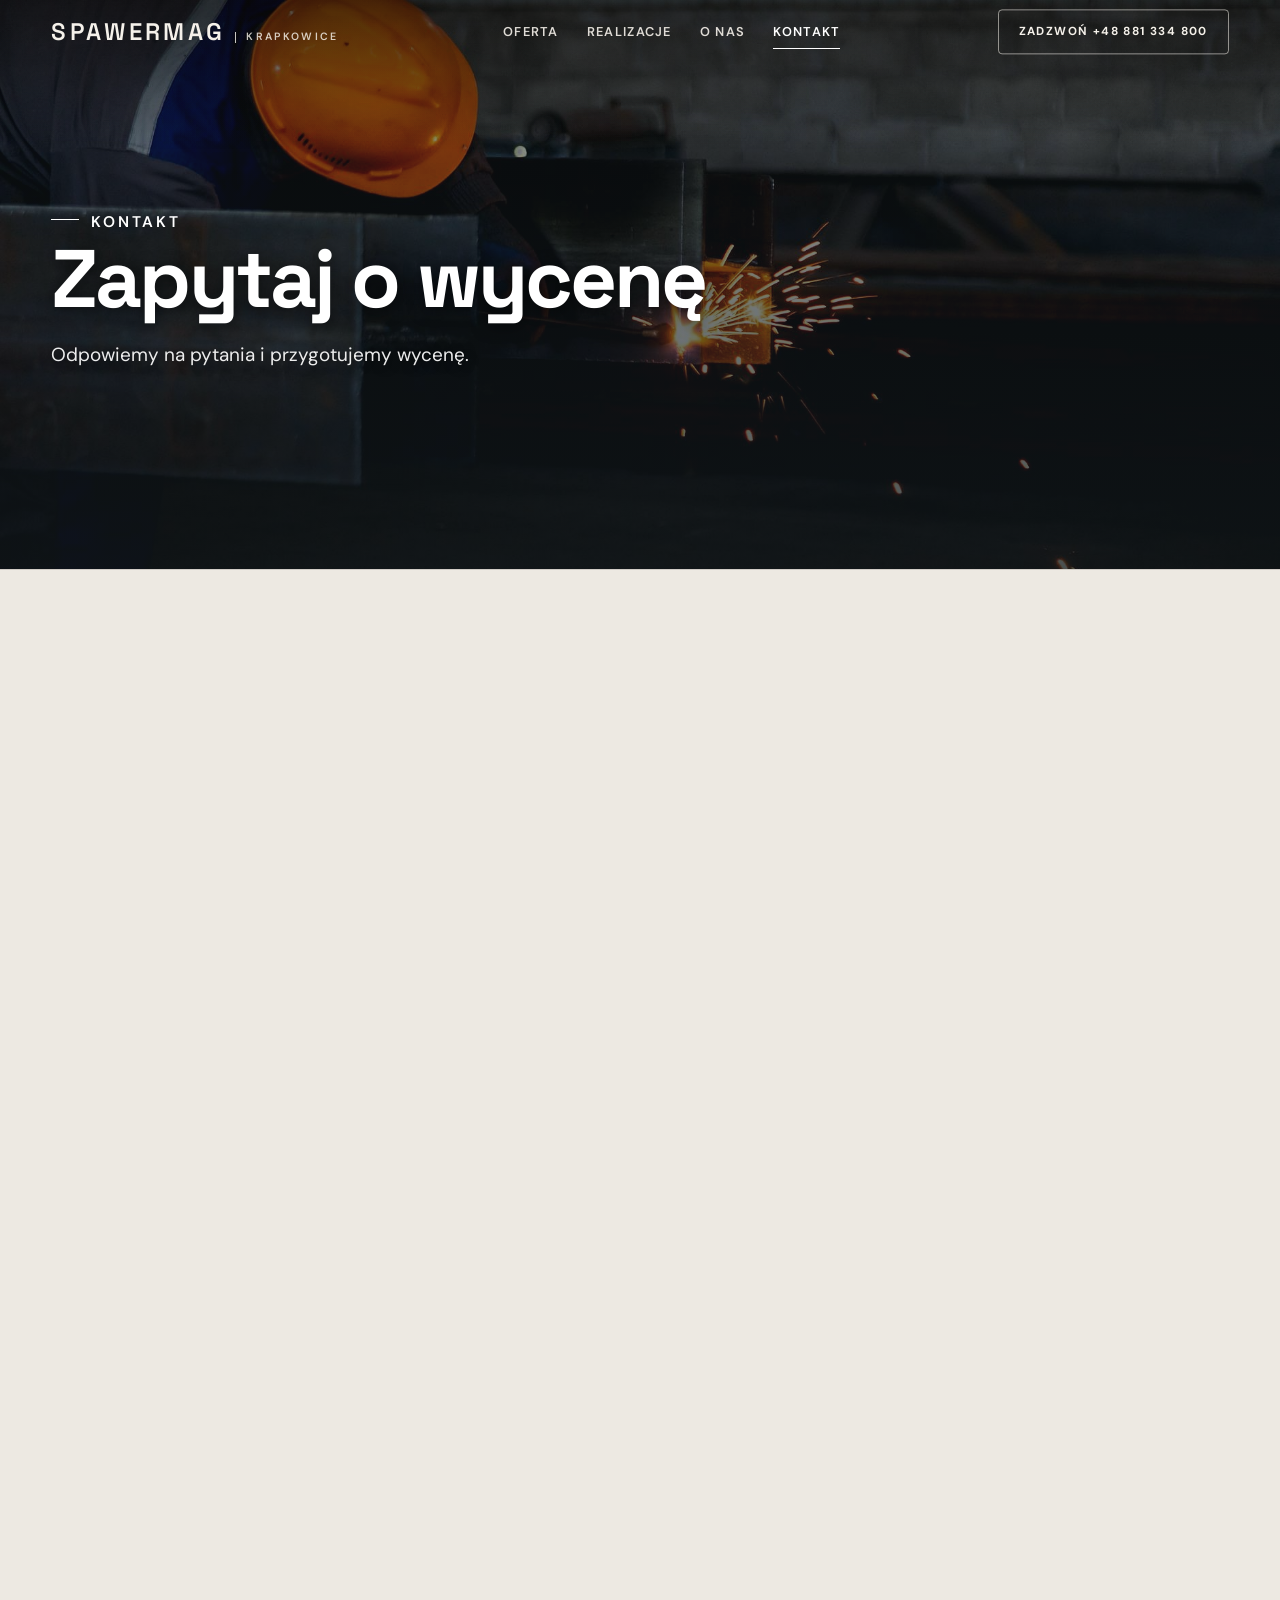
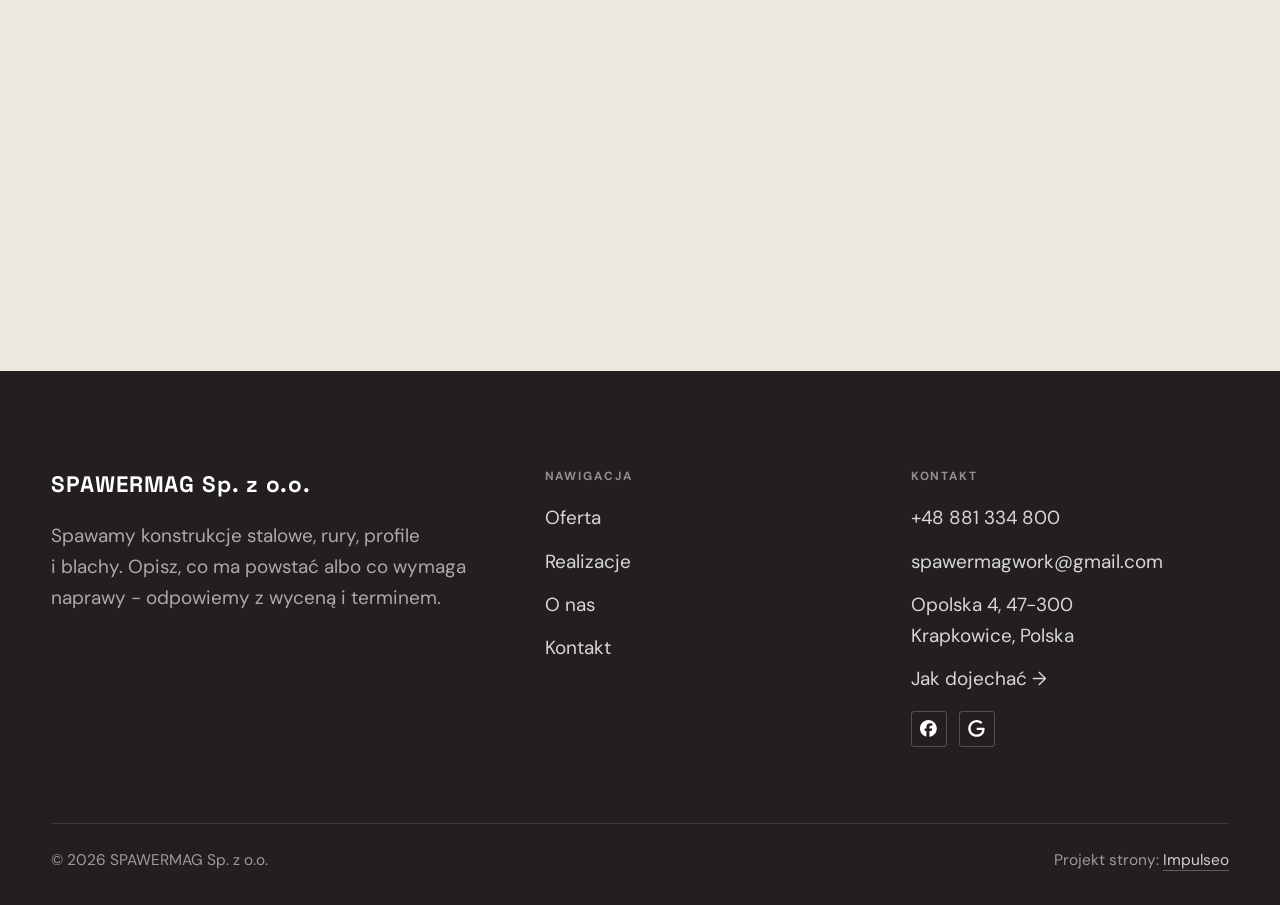
==== commit 4900f375: "[claude-edit][cmt:0d16eefe-d149-48d6-9fe4-48077da83e6d] motyw jak wzór: grafit, czerwień, krem" ====
--- a/kontakt.html
+++ b/kontakt.html
@@ -20,7 +20,7 @@
 <link rel="preconnect" href="https://fonts.googleapis.com">
 <link rel="preconnect" href="https://fonts.gstatic.com" crossorigin>
 <link href="https://fonts.googleapis.com/css2?family=Space+Grotesk:wght@500;600;700&family=DM+Sans:opsz,wght@9..40,400;9..40,500;9..40,600&display=swap" rel="stylesheet">
-<link rel="stylesheet" href="assets/styles.css?v=aef503f2">
+<link rel="stylesheet" href="assets/styles.css?v=20261110">
 </head>
 <body>
 
--- a/assets/styles.css
+++ b/assets/styles.css
@@ -13,8 +13,8 @@
   --ink-soft:#243443;       /* nagłówki drugorzędne */
   --muted:#6B7785;          /* tekst poboczny */
   --line:rgba(21,33,46,.12);/* hairline */
-  --accent:#E8A317;         /* stonowany petrol-slate — jedyny akcent */
-  --accent-d:#C9870C;
+  --accent:#E31937;         /* stonowany petrol-slate — jedyny akcent */
+  --accent-d:#B80F2A;
   --accent-soft:rgba(232,163,23,.10);
   --dark:#15212E;           /* sekcje ciemne (stopka/CTA) */
 
@@ -1847,3 +1847,21 @@
 .btn-accent{color:#14171c}
 .nav .nav-links a.btn-accent{color:#14171c}
 .btn-accent[data-accent-d],.cta-d .btn-accent{color:#14171c}
+
+
+/* === MOTYW wg wzoru (dach/rzemiosło): grafit + czerwień + kremowy papier + piaskowy dodatek === */
+:root{
+  --paper:#EDE9E2; --paper-2:#E2DCD1; --paper-3:#E2DCD1;
+  --ink:#231F20; --ink-soft:#322D2E; --muted:#5A5455;
+  --line:rgba(35,31,32,.14);
+  --accent:#E31937; --accent-d:#B80F2A; --accent-soft:rgba(227,25,55,.10);
+  --accent-text:#B80F2A;
+  --dark:#231F20;
+}
+.btn-accent,.nav-links a.btn-accent,.nav .nav-links a.btn-accent,.btn-accent[data-accent-d],.cta-d .btn-accent{color:#fff}
+.nav .nav-links a.btn-accent:hover{color:#fff}
+.btn-accent{background:var(--accent);border-color:var(--accent)}
+.hero-fach::after{background:linear-gradient(178deg,rgba(35,31,32,.38) 0%,rgba(35,31,32,.68) 55%,rgba(35,31,32,.92) 100%)}
+h1,h2,h3{text-transform:none}
+.eyebrow{color:#AC9376}
+.cta{background:#231F20}
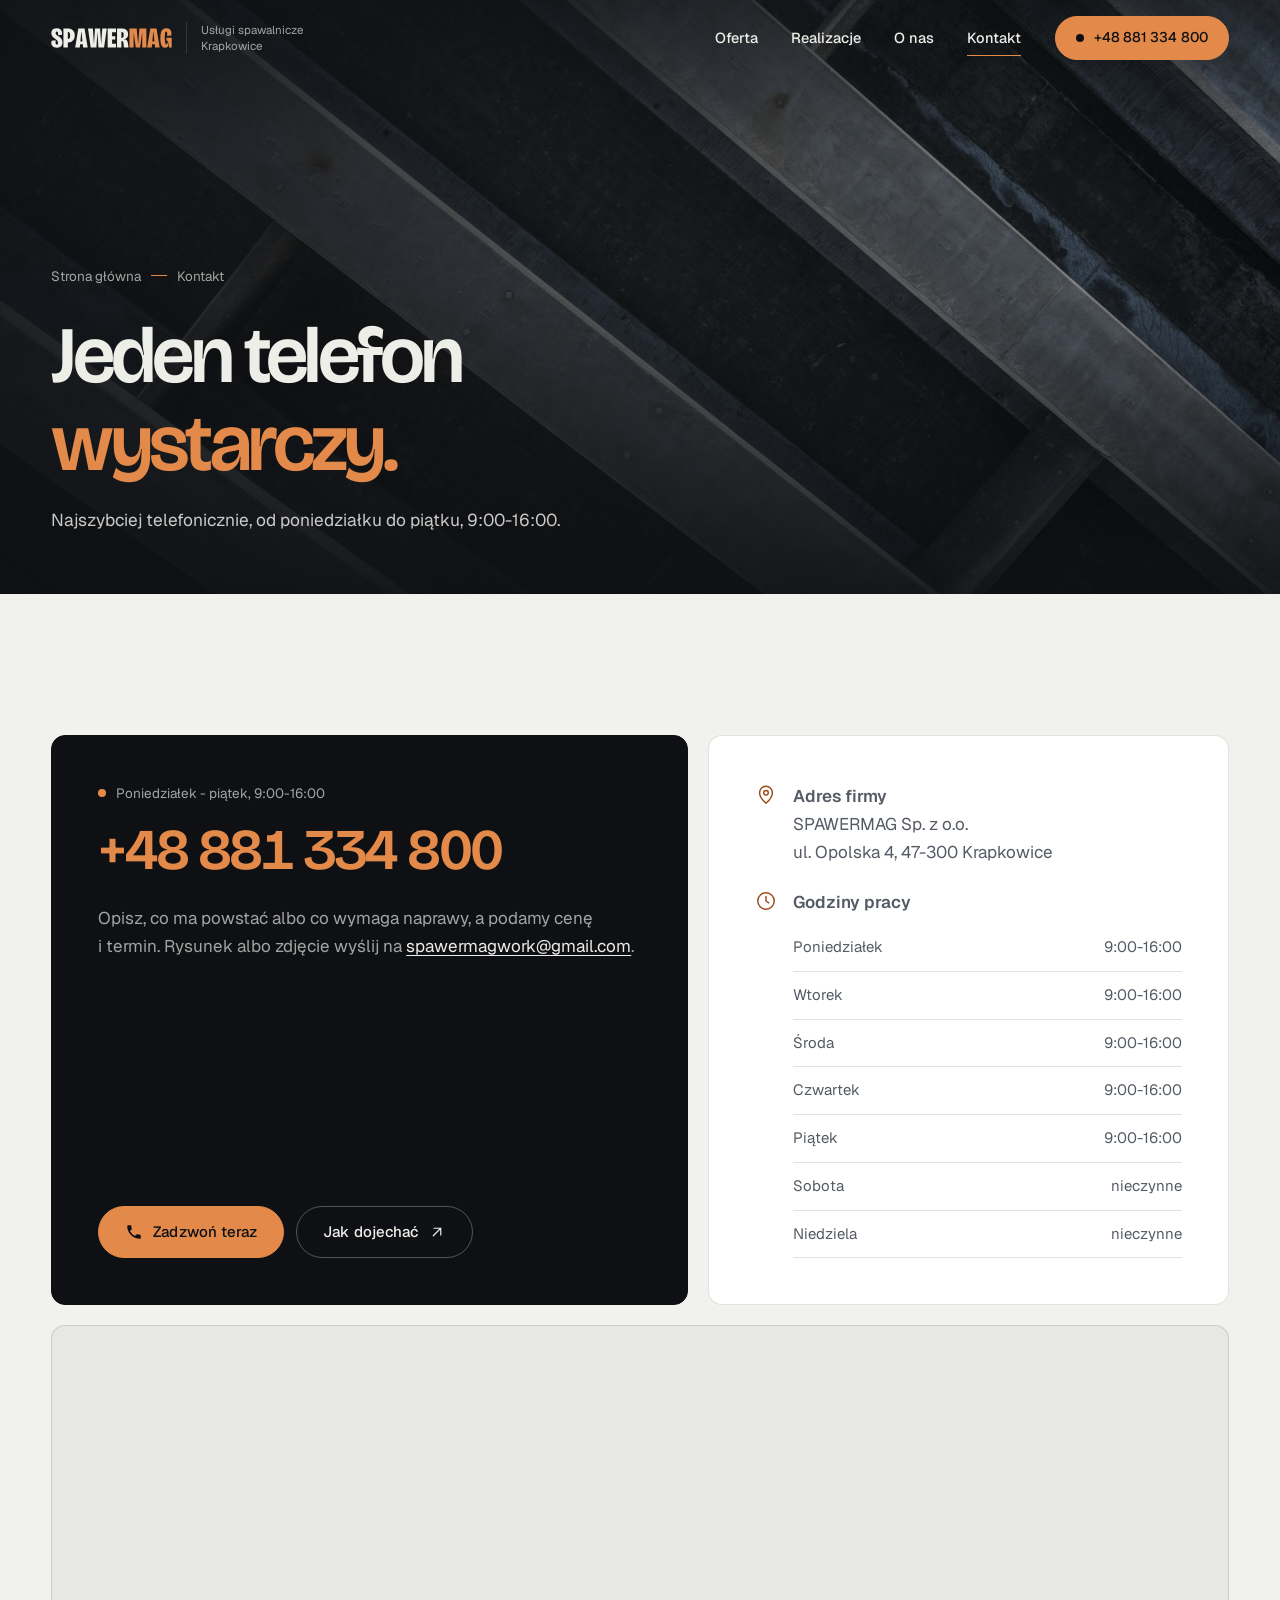
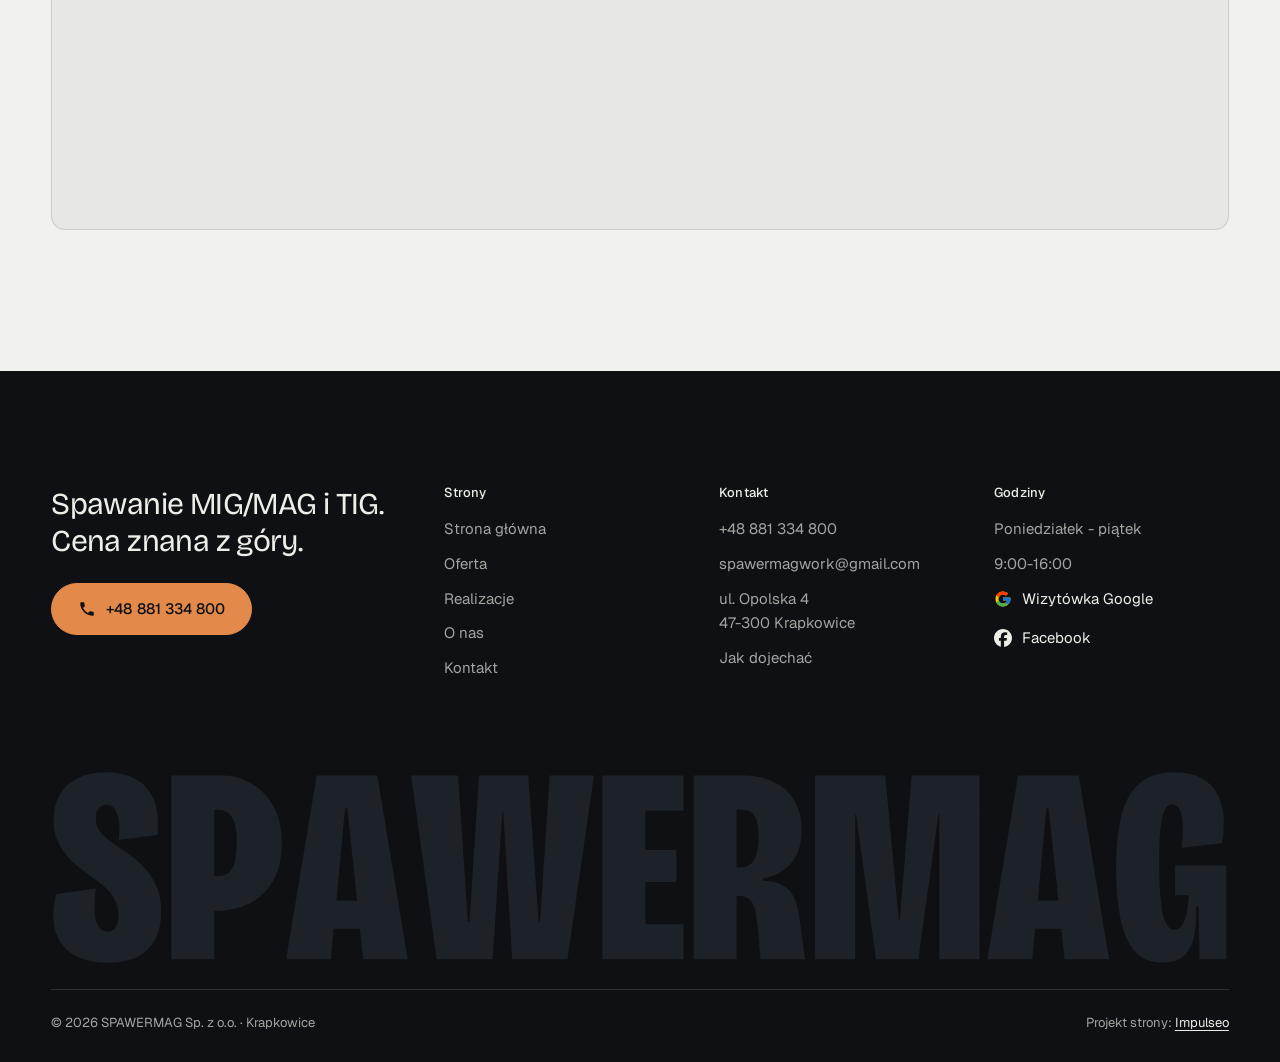
==== commit 4decf98d: "[claude-edit][cmt:bb9f6322-cda8-4cbd-b3ec-1c3b43e33e24] demo przebudowane w układzie dema ElMac Ukła" ====
--- a/kontakt.html
+++ b/kontakt.html
@@ -3,118 +3,132 @@
 <head>
 <meta charset="UTF-8">
 <meta name="viewport" content="width=device-width, initial-scale=1.0">
-<title>Kontakt - SPAWERMAG</title>
-<meta name="description" content="Kontakt SPAWERMAG - Opolska 4, 47-300 Krapkowice, Polska">
-<link rel="canonical" href="https://kris20032.github.io/spawermag-sp-z-o-o/kontakt.html">
+<title>Kontakt - SPAWERMAG usługi spawalnicze, Krapkowice</title>
+<meta name="description" content="Telefon: +48 881 334 800. SPAWERMAG Sp. z o.o., ul. Opolska 4, 47-300 Krapkowice. Czynne od poniedziałku do piątku, 9:00-16:00.">
+<link rel="canonical" href="https://impulseo-pl.github.io/spawermag-sp-z-o-o/kontakt.html">
 <meta name="robots" content="noindex, nofollow">
+<meta name="theme-color" content="#0E1013">
 <meta property="og:type" content="website">
 <meta property="og:locale" content="pl_PL">
 <meta property="og:site_name" content="SPAWERMAG">
-<meta property="og:title" content="Kontakt - SPAWERMAG">
-<meta property="og:description" content="Kontakt SPAWERMAG - Opolska 4, 47-300 Krapkowice, Polska">
-<meta property="og:url" content="https://kris20032.github.io/spawermag-sp-z-o-o/kontakt.html">
-<meta property="og:image" content="https://kris20032.github.io/spawermag-sp-z-o-o/img/og.jpg">
+<meta property="og:title" content="Kontakt - SPAWERMAG usługi spawalnicze, Krapkowice">
+<meta property="og:description" content="Telefon: +48 881 334 800. SPAWERMAG Sp. z o.o., ul. Opolska 4, 47-300 Krapkowice. Czynne od poniedziałku do piątku, 9:00-16:00.">
+<meta property="og:url" content="https://impulseo-pl.github.io/spawermag-sp-z-o-o/kontakt.html">
+<meta property="og:image" content="https://impulseo-pl.github.io/spawermag-sp-z-o-o/img/og.jpg">
 <meta property="og:image:width" content="1200">
 <meta property="og:image:height" content="630">
 <meta name="twitter:card" content="summary_large_image">
+<script>(function(){var d=document.documentElement;d.classList.add('js');try{if(!window.matchMedia('(prefers-reduced-motion: reduce)').matches)d.classList.add('anim');}catch(e){}setTimeout(function(){if(!d.classList.contains('anim-ok'))d.classList.remove('anim');},3500);})();</script>
+<link rel="preload" as="image" href="img/head-kontakt.jpg" fetchpriority="high">
 <link rel="preconnect" href="https://fonts.googleapis.com">
 <link rel="preconnect" href="https://fonts.gstatic.com" crossorigin>
-<link href="https://fonts.googleapis.com/css2?family=Space+Grotesk:wght@500;600;700&family=DM+Sans:opsz,wght@9..40,400;9..40,500;9..40,600&display=swap" rel="stylesheet">
-<link rel="stylesheet" href="assets/styles.css?v=20261110">
+<link href="https://fonts.googleapis.com/css2?family=Bricolage+Grotesque:opsz,wght@12..96,400..700&family=Geist:wght@400..600&display=swap" rel="stylesheet">
+<link rel="stylesheet" href="assets/styles.css?v=20261112">
+<script src="assets/lenis.min.js?v=1.1.20" defer></script>
+<script src="assets/main.js?v=20261112" defer></script>
 </head>
 <body>
+<a class="skip" href="#tresc">Przejdź do treści</a>
+<header class="site-head">
+<div class="head-in">
+  <a class="brand" href="index.html" aria-label="SPAWERMAG - strona główna">
+    <span class="znak"><svg class="wm" viewBox="6 -680 4229 700" role="img" aria-label="SPAWERMAG"><path pathLength="1" style="--i:0" d="M208 12Q151 12 110 -5Q69 -22 45 -54.5Q21 -87 15.5 -132.5Q10 -178 25 -235L167 -254Q161 -216 162 -180.5Q163 -145 174 -122.5Q185 -100 210 -100Q222 -100 230.5 -106Q239 -112 243.5 -124Q248 -136 248 -155Q248 -192 232.5 -218.5Q217 -245 193 -265Q169 -285 144 -302Q122 -318 99 -336.5Q76 -355 57 -378.5Q38 -402 26.5 -432Q15 -462 15 -501Q15 -552 37 -590.5Q59 -629 101.5 -650.5Q144 -672 204 -672Q272 -672 315.5 -645Q359 -618 377.5 -567.5Q396 -517 388 -447L249 -429Q252 -453 251.5 -475.5Q251 -498 246 -516Q241 -534 230.5 -544.5Q220 -555 204 -555Q193 -555 184.5 -549Q176 -543 171.5 -532.5Q167 -522 167 -507Q167 -482 179 -463.5Q191 -445 210.5 -430.5Q230 -416 251 -402Q280 -383 307 -361.5Q334 -340 355.5 -313Q377 -286 389.5 -251Q402 -216 402 -170Q402 -118 382.5 -76.5Q363 -35 320.5 -11.5Q278 12 208 12Z"/><path pathLength="1" style="--i:1" d="M438 0V-660H627Q660 -660 696 -646Q732 -632 764 -603Q796 -574 815.5 -527.5Q835 -481 835 -416Q835 -337 804.5 -283Q774 -229 720 -201.5Q666 -174 595 -174H592V0ZM592 -537V-298H605Q641 -298 657 -327Q673 -356 673 -423Q673 -480 657 -508.5Q641 -537 608 -537Z"/><path pathLength="1" style="--i:2" d="M850 0 960 -660H1178L1287 0H1127L1115 -110H1021L1011 0ZM1105 -210 1070 -543H1062L1031 -210Z"/><path pathLength="1" style="--i:3" d="M1391 0 1299 -660H1468L1503 -135H1509L1543 -660H1720L1757 -135H1762L1797 -660H1956L1861 0H1662L1630 -528H1627L1592 0Z"/><path pathLength="1" style="--i:4" d="M1986 0V-660H2278V-534H2141V-393H2252V-278H2141V-126H2278V0Z"/><path pathLength="1" style="--i:5" d="M2314 0V-660H2496Q2530 -660 2561 -652.5Q2592 -645 2617.5 -629Q2643 -613 2662 -590Q2681 -567 2691.5 -535.5Q2702 -504 2702 -464Q2702 -431 2694 -402Q2686 -373 2668.5 -350.5Q2651 -328 2625 -312.5Q2599 -297 2563 -291V-282Q2616 -280 2643 -260Q2670 -240 2681 -206.5Q2692 -173 2697 -129L2714 0H2554L2545 -106Q2542 -140 2537 -167.5Q2532 -195 2518.5 -211Q2505 -227 2475 -228H2468V0ZM2468 -330H2480Q2514 -330 2530.5 -356Q2547 -382 2547 -440Q2547 -493 2533 -515Q2519 -537 2488 -537H2468Z"/><path pathLength="1" class="mag" style="--i:6" d="M2749 0V-660H3002L3051 -140H3054L3097 -660H3341V0H3196V-520H3193L3121 0H2969L2897 -520H2894V0Z"/><path pathLength="1" class="mag" style="--i:7" d="M3369 0 3479 -660H3697L3806 0H3646L3634 -110H3540L3530 0ZM3624 -210 3589 -543H3581L3550 -210Z"/><path pathLength="1" class="mag" style="--i:8" d="M3998 12Q3931 12 3895 -32.5Q3859 -77 3845 -153.5Q3831 -230 3831 -326Q3831 -400 3839.5 -463Q3848 -526 3870.5 -573Q3893 -620 3934 -646Q3975 -672 4040 -672Q4099 -672 4137 -651.5Q4175 -631 4194.5 -595Q4214 -559 4217.5 -513Q4221 -467 4211 -417L4066 -401Q4072 -447 4070.5 -481.5Q4069 -516 4060 -536Q4051 -556 4033 -556Q4013 -556 4003 -530.5Q3993 -505 3989.5 -460.5Q3986 -416 3986 -357Q3986 -285 3989.5 -236.5Q3993 -188 4000 -159.5Q4007 -131 4017 -118.5Q4027 -106 4040 -106Q4056 -106 4067 -121.5Q4078 -137 4084 -165Q4090 -193 4092 -230H4043V-337H4227V0H4131L4127 -191H4118Q4121 -139 4113.5 -92.5Q4106 -46 4079.5 -17Q4053 12 3998 12Z"/></svg></span>
+    <span class="brand-sub">Usługi spawalnicze<br>Krapkowice</span>
+  </a>
+  <nav class="nav-links" aria-label="Menu główne">
+    <a class="nl" href="oferta.html">Oferta</a><a class="nl" href="realizacje.html">Realizacje</a><a class="nl" href="o-nas.html">O&nbsp;nas</a><a class="nl" href="kontakt.html" aria-current="page">Kontakt</a>
+    <a class="btn btn-copper nav-cta" href="tel:+48881334800"><span class="live" aria-hidden="true"></span>+48 881 334 800</a>
+  </nav>
+  <button class="burger" type="button" aria-label="Otwórz menu" aria-expanded="false" aria-controls="mnav"><span></span><span></span></button>
+</div>
+</header>
+<div class="mnav" id="mnav">
+  <div class="mnav-in">
+    <a class="ml" href="index.html">Strona główna</a><a class="ml" href="oferta.html">Oferta</a><a class="ml" href="realizacje.html">Realizacje</a><a class="ml" href="o-nas.html">O&nbsp;nas</a><a class="ml" href="kontakt.html" aria-current="page">Kontakt</a>
+    <div class="mnav-foot">
+      <span>Poniedziałek - piątek, 9:00-16:00 · ul. Opolska 4, Krapkowice</span>
+      <a class="btn btn-copper" href="tel:+48881334800"><svg class="ico" width="16" height="16" viewBox="0 0 24 24" fill="none" aria-hidden="true"><path d="M6.6 10.8a15.5 15.5 0 0 0 6.6 6.6l2.2-2.2a1 1 0 0 1 1-.24 11.4 11.4 0 0 0 3.6.58 1 1 0 0 1 1 1V20a1 1 0 0 1-1 1A17 17 0 0 1 3 4a1 1 0 0 1 1-1h3.5a1 1 0 0 1 1 1c0 1.25.2 2.46.58 3.6a1 1 0 0 1-.25 1l-2.23 2.2Z" fill="currentColor"/></svg>+48 881 334 800</a>
+    </div>
+  </div>
+</div>
+<main id="tresc">
 
-<header class="nav">
-  <div class="wrap nav-inner">
-    <a class="brand" href="index.html"><span class="name">SPAWERMAG</span><span class="sub">Krapkowice</span></a>
-    <nav class="nav-links">
-      <a href="oferta.html">Oferta</a>
-      <a href="realizacje.html">Realizacje</a>
-      <a href="o-nas.html">O nas</a>
-      <a href="kontakt.html" class="active" aria-current="page">Kontakt</a>
-      <a href="tel:+48881334800" class="btn btn-accent">Zadzwoń +48 881 334 800</a>
-    </nav>
-    <button class="nav-toggle" aria-label="Menu"><span></span><span></span><span></span></button>
-  </div>
-</header>
-
-<main>
 <section class="pagehead">
-  <img src="img/g5.jpg" alt="SPAWERMAG - Zapytaj o wycenę" width="1880" height="1253" decoding="async">
-  <div class="wrap">
-    <span class="eyebrow">Kontakt</span>
-    <h1>Zapytaj o wycenę</h1>
-    <p>Odpowiemy na pytania i przygotujemy wycenę.</p>
+  <div class="pagehead-media"><img src="img/head-kontakt.jpg" alt="Stalowe belki konstrukcji widziane od spodu" width="1880" height="1251" decoding="async" fetchpriority="high"></div>
+  <div class="ph-in">
+    <p class="crumb up" style="--d:0"><a href="index.html">Strona główna</a><span class="sl" aria-hidden="true"></span>Kontakt</p>
+    <h1><span class="ln"><span class="ln-i" style="--k:0">Jeden telefon</span></span><span class="ln"><span class="ln-i" style="--k:1"><em>wystarczy.</em></span></span></h1>
+    <p class="ph-lead up" style="--d:300">Najszybciej telefonicznie, od poniedziałku do piątku, 9:00-16:00.</p>
   </div>
 </section>
-<section>
-  <div class="wrap contact-grid">
-    <div class="reveal">
-      <span class="eyebrow">Dane kontaktowe</span>
-      <h2 style="margin:var(--space-4) 0 var(--space-6)">SPAWERMAG</h2>
-      <div class="info-list">
-        <div class="info-row"><div class="ic"><svg class="ico-tel" width="16" height="16" viewBox="0 0 24 24" fill="none" aria-hidden="true"><path d="M6.6 10.8a15.5 15.5 0 0 0 6.6 6.6l2.2-2.2a1 1 0 0 1 1-.24 11.4 11.4 0 0 0 3.6.58 1 1 0 0 1 1 1V20a1 1 0 0 1-1 1A17 17 0 0 1 3 4a1 1 0 0 1 1-1h3.5a1 1 0 0 1 1 1c0 1.25.2 2.46.58 3.6a1 1 0 0 1-.25 1l-2.23 2.2Z" fill="currentColor"/></svg></div><div><div class="lbl">Telefon</div><a class="val" href="tel:+48881334800">+48 881 334 800</a></div></div>
-        <div class="info-row"><div class="ic"><svg class="ico-mail" width="16" height="16" viewBox="0 0 24 24" fill="none" aria-hidden="true"><rect x="3.2" y="5.5" width="17.6" height="13" rx="1.6" stroke="currentColor" stroke-width="1.6"/><path d="M4 7l8 6 8-6" stroke="currentColor" stroke-width="1.6" stroke-linecap="round" stroke-linejoin="round"/></svg></div><div><div class="lbl">E-mail</div><a class="val" href="mailto:spawermagwork@gmail.com">spawermagwork@gmail.com</a></div></div>
-        <div class="info-row"><div class="ic"><svg class="ico-pin" width="16" height="16" viewBox="0 0 24 24" fill="none" aria-hidden="true"><path d="M12 21s7-6.1 7-11.5A7 7 0 0 0 5 9.5C5 14.9 12 21 12 21Z" stroke="currentColor" stroke-width="1.6" fill="none"/><circle cx="12" cy="9.5" r="2.4" fill="currentColor"/></svg></div><div><div class="lbl">Adres</div><div class="val">Opolska 4, 47-300 Krapkowice, Polska</div></div></div>
+
+<section class="sec">
+  <div class="wrap">
+    <div class="k-grid">
+      <div class="k-card dark rv">
+        <span class="lbl"><span class="live" aria-hidden="true"></span>Poniedziałek - piątek, 9:00-16:00</span>
+        <a class="k-phone" href="tel:+48881334800">+48 881 334 800</a>
+        <p>Opisz, co ma powstać albo co wymaga naprawy, a&nbsp;podamy cenę i&nbsp;termin. Rysunek albo zdjęcie wyślij na <a href="mailto:spawermagwork@gmail.com">spawermagwork@gmail.com</a>.</p>
+        <div class="cta-row">
+          <a class="btn btn-copper" href="tel:+48881334800"><svg class="ico" width="16" height="16" viewBox="0 0 24 24" fill="none" aria-hidden="true"><path d="M6.6 10.8a15.5 15.5 0 0 0 6.6 6.6l2.2-2.2a1 1 0 0 1 1-.24 11.4 11.4 0 0 0 3.6.58 1 1 0 0 1 1 1V20a1 1 0 0 1-1 1A17 17 0 0 1 3 4a1 1 0 0 1 1-1h3.5a1 1 0 0 1 1 1c0 1.25.2 2.46.58 3.6a1 1 0 0 1-.25 1l-2.23 2.2Z" fill="currentColor"/></svg>Zadzwoń teraz</a>
+          <a class="btn btn-ghost" href="https://maps.google.com/?cid=3430308101641627488" target="_blank" rel="noopener">Jak dojechać<svg class="ico" width="18" height="18" viewBox="0 0 24 24" fill="none" stroke="currentColor" stroke-width="1.6" stroke-linecap="round" stroke-linejoin="round" aria-hidden="true"><path d="M7 17 17 7M8 7h9v9"/></svg></a>
+        </div>
+      </div>
+      <div class="k-card rv" style="--d:120">
+        <ul class="k-list">
+          <li><svg class="ico" width="24" height="24" viewBox="0 0 24 24" fill="none" stroke="currentColor" stroke-width="1.6" stroke-linecap="round" stroke-linejoin="round" aria-hidden="true"><path d="M12 21s-7-6.2-7-11.5A7 7 0 0 1 19 9.5C19 14.8 12 21 12 21z"/><circle cx="12" cy="9.5" r="2.5"/></svg><span><b>Adres firmy</b>SPAWERMAG Sp. z&nbsp;o.o.<br>ul. Opolska 4, 47-300 Krapkowice</span></li>
+          <li><svg class="ico" width="24" height="24" viewBox="0 0 24 24" fill="none" stroke="currentColor" stroke-width="1.6" stroke-linecap="round" stroke-linejoin="round" aria-hidden="true"><circle cx="12" cy="12" r="9"/><path d="M12 7v5l3 2"/></svg><span><b>Godziny pracy</b>
+            <ul class="hours"><li><span>Poniedziałek</span><span>9:00-16:00</span></li><li><span>Wtorek</span><span>9:00-16:00</span></li><li><span>Środa</span><span>9:00-16:00</span></li><li><span>Czwartek</span><span>9:00-16:00</span></li><li><span>Piątek</span><span>9:00-16:00</span></li><li><span>Sobota</span><span>nieczynne</span></li><li><span>Niedziela</span><span>nieczynne</span></li></ul></span></li>
+        </ul>
       </div>
     </div>
-    <div class="reveal">
-      <form class="form" action="https://formsubmit.co/spawermagwork@gmail.com" method="POST">
-        <input type="hidden" name="_subject" value="Zapytanie ze strony SPAWERMAG">
-        <input type="hidden" name="_captcha" value="false">
-        <input type="hidden" name="_template" value="table">
-        <div class="fld"><label for="name">Imię / firma</label><input id="name" name="name" type="text" placeholder="np. Jan Kowalski" required></div>
-        <div class="fld"><label for="email">E-mail</label><input id="email" name="email" type="email" placeholder="adres@email.pl" required></div>
-        <div class="fld"><label for="phone">Telefon</label><input id="phone" name="phone" type="tel" placeholder="+48 ..."></div>
-        <div class="fld"><label for="msg">Czego dotyczy zapytanie?</label><textarea id="msg" name="message" placeholder="Napisz krótko, w czym możemy pomóc" required></textarea></div>
-        <button type="submit" class="btn btn-accent" style="width:100%;justify-content:center">Wyślij zapytanie <span class="arr">→</span></button>
-        <p class="note">Wiadomość trafi bezpośrednio do nas. Można też zadzwonić: +48 881 334 800.</p>
-      </form>
+    <div class="map map-lg rv">
+      <iframe title="Mapa dojazdu - SPAWERMAG, ul. Opolska 4, Krapkowice" src="https://maps.google.com/maps?q=50.4755831,17.9663439&z=14&output=embed" loading="lazy" referrerpolicy="no-referrer-when-downgrade"></iframe>
     </div>
   </div>
 </section>
-<section style="padding-top:0">
-  <div class="wrap reveal">
-    <iframe class="map" title="SPAWERMAG - Krapkowice" src="https://maps.google.com/maps?q=50.4755831%2C17.9663439&z=15&output=embed" loading="lazy" referrerpolicy="no-referrer-when-downgrade"></iframe>
-  </div>
-</section>
 </main>
-
-<footer>
+<footer class="site-foot">
   <div class="wrap">
-    <div class="foot-grid">
-      <div class="foot-brand">
-        <div class="name">SPAWERMAG Sp. z o.o.</div>
-        <p>Spawamy konstrukcje stalowe, rury, profile i blachy. Opisz, co ma powstać albo co wymaga naprawy - odpowiemy z wyceną i terminem.</p>
+    <div class="foot-top">
+      <div>
+        <p class="foot-claim">Spawanie MIG/MAG i&nbsp;TIG. Cena znana z&nbsp;góry.</p>
+        <a class="btn btn-copper" href="tel:+48881334800"><svg class="ico" width="16" height="16" viewBox="0 0 24 24" fill="none" aria-hidden="true"><path d="M6.6 10.8a15.5 15.5 0 0 0 6.6 6.6l2.2-2.2a1 1 0 0 1 1-.24 11.4 11.4 0 0 0 3.6.58 1 1 0 0 1 1 1V20a1 1 0 0 1-1 1A17 17 0 0 1 3 4a1 1 0 0 1 1-1h3.5a1 1 0 0 1 1 1c0 1.25.2 2.46.58 3.6a1 1 0 0 1-.25 1l-2.23 2.2Z" fill="currentColor"/></svg>+48 881 334 800</a>
       </div>
-      <div class="foot-col">
-        <h4>Nawigacja</h4>
-        <a href="oferta.html">Oferta</a>
-        <a href="realizacje.html">Realizacje</a>
-        <a href="o-nas.html">O nas</a>
-        <a href="kontakt.html">Kontakt</a>
+      <div>
+        <h4>Strony</h4>
+        <ul><li><a href="index.html">Strona główna</a></li><li><a href="oferta.html">Oferta</a></li><li><a href="realizacje.html">Realizacje</a></li><li><a href="o-nas.html">O&nbsp;nas</a></li><li><a href="kontakt.html">Kontakt</a></li></ul>
       </div>
-      <div class="foot-col">
+      <div>
         <h4>Kontakt</h4>
-        <a href="tel:+48881334800">+48 881 334 800</a>
-        <a href="mailto:spawermagwork@gmail.com">spawermagwork@gmail.com</a>
-        <p>Opolska 4, 47-300 Krapkowice, Polska</p>
-        <a href="https://maps.google.com/?cid=3430308101641627488&g_mp=Cidnb29nbGUubWFwcy5wbGFjZXMudjEuUGxhY2VzLlNlYXJjaFRleHQQAhgEIAA" target="_blank" rel="noopener">Jak dojechać →</a>
-      <div class="foot-soc">
-        <a class="soc" href="https://www.facebook.com/p/Spawermag-Work-61552654313783/" target="_blank" rel="noopener" aria-label="Facebook - SPAWERMAG"><svg viewBox="0 0 24 24" aria-hidden="true" focusable="false"><path d="M9.101 23.691v-7.98H6.627v-3.667h2.474v-1.58c0-4.085 1.848-5.978 5.858-5.978.401 0 .955.042 1.468.103a8.68 8.68 0 0 1 1.141.195v3.325a8.623 8.623 0 0 0-.653-.036 26.805 26.805 0 0 0-.733-.009c-.707 0-1.259.096-1.675.309a1.686 1.686 0 0 0-.679.622c-.258.42-.374.995-.374 1.752v1.297h3.919l-.386 2.103-.287 1.564h-3.246v8.245C19.396 23.238 24 18.179 24 12.044c0-6.627-5.373-12-12-12s-12 5.373-12 12c0 5.628 3.874 10.35 9.101 11.647Z" fill="currentColor"/></svg></a>
-        <a class="soc" href="https://maps.google.com/?cid=3430308101641627488&g_mp=Cidnb29nbGUubWFwcy5wbGFjZXMudjEuUGxhY2VzLlNlYXJjaFRleHQQAhgEIAA" target="_blank" rel="noopener" aria-label="Google - SPAWERMAG"><svg viewBox="0 0 24 24" aria-hidden="true" focusable="false"><path d="M12.48 10.92v3.28h7.84c-.24 1.84-.853 3.187-1.787 4.133-1.147 1.147-2.933 2.4-6.053 2.4-4.827 0-8.6-3.893-8.6-8.72s3.773-8.72 8.6-8.72c2.6 0 4.507 1.027 5.907 2.347l2.307-2.307C18.747 1.44 16.133 0 12.48 0 5.867 0 .307 5.387.307 12s5.56 12 12.173 12c3.573 0 6.267-1.173 8.373-3.36 2.16-2.16 2.84-5.213 2.84-7.667 0-.76-.053-1.467-.173-2.053H12.48z" fill="currentColor"/></svg></a>
+        <ul>
+          <li><a href="tel:+48881334800">+48 881 334 800</a></li>
+          <li><a href="mailto:spawermagwork@gmail.com">spawermagwork@gmail.com</a></li>
+          <li>ul. Opolska 4<br>47-300 Krapkowice</li>
+          <li><a href="https://maps.google.com/?cid=3430308101641627488" target="_blank" rel="noopener">Jak dojechać</a></li>
+        </ul>
       </div>
+      <div>
+        <h4>Godziny</h4>
+        <ul>
+          <li>Poniedziałek - piątek</li>
+          <li>9:00-16:00</li>
+          <li><a class="soc" href="https://maps.google.com/?cid=3430308101641627488" target="_blank" rel="noopener" aria-label="Wizytówka SPAWERMAG w Google"><svg class="g-logo" viewBox="0 0 48 48" aria-hidden="true"><path fill="#FFC107" d="M43.6 20.5H42V20H24v8h11.3C33.7 32.7 29.2 36 24 36c-6.6 0-12-5.4-12-12s5.4-12 12-12c3.1 0 5.8 1.2 7.9 3.1l5.7-5.7C34 6.1 29.3 4 24 4 12.9 4 4 12.9 4 24s8.9 20 20 20 20-8.9 20-20c0-1.3-.1-2.4-.4-3.5z"/><path fill="#FF3D00" d="m6.3 14.7 6.6 4.8C14.7 15.1 19 12 24 12c3.1 0 5.8 1.2 7.9 3.1l5.7-5.7C34 6.1 29.3 4 24 4 16.3 4 9.7 8.3 6.3 14.7z"/><path fill="#4CAF50" d="M24 44c5.2 0 9.9-2 13.4-5.2l-6.2-5.2A11.9 11.9 0 0 1 24 36c-5.2 0-9.6-3.3-11.3-7.9l-6.5 5C9.5 39.6 16.2 44 24 44z"/><path fill="#1976D2" d="M43.6 20.5H42V20H24v8h11.3a12 12 0 0 1-4.1 5.6l6.2 5.2C37 39.2 44 34 44 24c0-1.3-.1-2.4-.4-3.5z"/></svg>Wizytówka Google</a></li>
+          <li><a class="soc" href="https://www.facebook.com/p/Spawermag-Work-61552654313783/" target="_blank" rel="noopener" aria-label="SPAWERMAG na Facebooku"><svg viewBox="0 0 24 24" aria-hidden="true" focusable="false"><path d="M9.101 23.691v-7.98H6.627v-3.667h2.474v-1.58c0-4.085 1.848-5.978 5.858-5.978.401 0 .955.042 1.468.103a8.68 8.68 0 0 1 1.141.195v3.325a8.623 8.623 0 0 0-.653-.036 26.805 26.805 0 0 0-.733-.009c-.707 0-1.259.096-1.675.309a1.686 1.686 0 0 0-.679.622c-.258.42-.374.995-.374 1.752v1.297h3.919l-.386 2.103-.287 1.564h-3.246v8.245C19.396 23.238 24 18.179 24 12.044c0-6.627-5.373-12-12-12s-12 5.373-12 12c0 5.628 3.874 10.35 9.101 11.647Z" fill="currentColor"/></svg>Facebook</a></li>
+        </ul>
       </div>
     </div>
-    <div class="foot-bot">
-      <span>© 2026 SPAWERMAG Sp. z o.o.</span>
+    <div class="foot-mark" aria-hidden="true"><svg class="wm-foot" viewBox="6 -680 4229 700" aria-hidden="true" focusable="false"><path style="--i:0" d="M208 12Q151 12 110 -5Q69 -22 45 -54.5Q21 -87 15.5 -132.5Q10 -178 25 -235L167 -254Q161 -216 162 -180.5Q163 -145 174 -122.5Q185 -100 210 -100Q222 -100 230.5 -106Q239 -112 243.5 -124Q248 -136 248 -155Q248 -192 232.5 -218.5Q217 -245 193 -265Q169 -285 144 -302Q122 -318 99 -336.5Q76 -355 57 -378.5Q38 -402 26.5 -432Q15 -462 15 -501Q15 -552 37 -590.5Q59 -629 101.5 -650.5Q144 -672 204 -672Q272 -672 315.5 -645Q359 -618 377.5 -567.5Q396 -517 388 -447L249 -429Q252 -453 251.5 -475.5Q251 -498 246 -516Q241 -534 230.5 -544.5Q220 -555 204 -555Q193 -555 184.5 -549Q176 -543 171.5 -532.5Q167 -522 167 -507Q167 -482 179 -463.5Q191 -445 210.5 -430.5Q230 -416 251 -402Q280 -383 307 -361.5Q334 -340 355.5 -313Q377 -286 389.5 -251Q402 -216 402 -170Q402 -118 382.5 -76.5Q363 -35 320.5 -11.5Q278 12 208 12Z"/><path style="--i:1" d="M438 0V-660H627Q660 -660 696 -646Q732 -632 764 -603Q796 -574 815.5 -527.5Q835 -481 835 -416Q835 -337 804.5 -283Q774 -229 720 -201.5Q666 -174 595 -174H592V0ZM592 -537V-298H605Q641 -298 657 -327Q673 -356 673 -423Q673 -480 657 -508.5Q641 -537 608 -537Z"/><path style="--i:2" d="M850 0 960 -660H1178L1287 0H1127L1115 -110H1021L1011 0ZM1105 -210 1070 -543H1062L1031 -210Z"/><path style="--i:3" d="M1391 0 1299 -660H1468L1503 -135H1509L1543 -660H1720L1757 -135H1762L1797 -660H1956L1861 0H1662L1630 -528H1627L1592 0Z"/><path style="--i:4" d="M1986 0V-660H2278V-534H2141V-393H2252V-278H2141V-126H2278V0Z"/><path style="--i:5" d="M2314 0V-660H2496Q2530 -660 2561 -652.5Q2592 -645 2617.5 -629Q2643 -613 2662 -590Q2681 -567 2691.5 -535.5Q2702 -504 2702 -464Q2702 -431 2694 -402Q2686 -373 2668.5 -350.5Q2651 -328 2625 -312.5Q2599 -297 2563 -291V-282Q2616 -280 2643 -260Q2670 -240 2681 -206.5Q2692 -173 2697 -129L2714 0H2554L2545 -106Q2542 -140 2537 -167.5Q2532 -195 2518.5 -211Q2505 -227 2475 -228H2468V0ZM2468 -330H2480Q2514 -330 2530.5 -356Q2547 -382 2547 -440Q2547 -493 2533 -515Q2519 -537 2488 -537H2468Z"/><path class="mag" style="--i:6" d="M2749 0V-660H3002L3051 -140H3054L3097 -660H3341V0H3196V-520H3193L3121 0H2969L2897 -520H2894V0Z"/><path class="mag" style="--i:7" d="M3369 0 3479 -660H3697L3806 0H3646L3634 -110H3540L3530 0ZM3624 -210 3589 -543H3581L3550 -210Z"/><path class="mag" style="--i:8" d="M3998 12Q3931 12 3895 -32.5Q3859 -77 3845 -153.5Q3831 -230 3831 -326Q3831 -400 3839.5 -463Q3848 -526 3870.5 -573Q3893 -620 3934 -646Q3975 -672 4040 -672Q4099 -672 4137 -651.5Q4175 -631 4194.5 -595Q4214 -559 4217.5 -513Q4221 -467 4211 -417L4066 -401Q4072 -447 4070.5 -481.5Q4069 -516 4060 -536Q4051 -556 4033 -556Q4013 -556 4003 -530.5Q3993 -505 3989.5 -460.5Q3986 -416 3986 -357Q3986 -285 3989.5 -236.5Q3993 -188 4000 -159.5Q4007 -131 4017 -118.5Q4027 -106 4040 -106Q4056 -106 4067 -121.5Q4078 -137 4084 -165Q4090 -193 4092 -230H4043V-337H4227V0H4131L4127 -191H4118Q4121 -139 4113.5 -92.5Q4106 -46 4079.5 -17Q4053 12 3998 12Z"/></svg></div>
+    <div class="foot-bottom">
+      <span>© 2026 SPAWERMAG Sp. z&nbsp;o.o. · Krapkowice</span>
       <span>Projekt strony: <a class="foot-credit" href="https://impulseo.pl" target="_blank" rel="noopener">Impulseo</a></span>
     </div>
   </div>
 </footer>
-<div class="sticky-call"><a class="sc-call" href="tel:+48881334800"><svg class="ico-tel" width="16" height="16" viewBox="0 0 24 24" fill="none" aria-hidden="true"><path d="M6.6 10.8a15.5 15.5 0 0 0 6.6 6.6l2.2-2.2a1 1 0 0 1 1-.24 11.4 11.4 0 0 0 3.6.58 1 1 0 0 1 1 1V20a1 1 0 0 1-1 1A17 17 0 0 1 3 4a1 1 0 0 1 1-1h3.5a1 1 0 0 1 1 1c0 1.25.2 2.46.58 3.6a1 1 0 0 1-.25 1l-2.23 2.2Z" fill="currentColor"/></svg> Zadzwoń</a><a class="sc-quote" href="kontakt.html">Zadzwoń po wycenę</a></div>
+<div class="sticky-call">
+  <a class="btn btn-copper" href="tel:+48881334800"><svg class="ico" width="16" height="16" viewBox="0 0 24 24" fill="none" aria-hidden="true"><path d="M6.6 10.8a15.5 15.5 0 0 0 6.6 6.6l2.2-2.2a1 1 0 0 1 1-.24 11.4 11.4 0 0 0 3.6.58 1 1 0 0 1 1 1V20a1 1 0 0 1-1 1A17 17 0 0 1 3 4a1 1 0 0 1 1-1h3.5a1 1 0 0 1 1 1c0 1.25.2 2.46.58 3.6a1 1 0 0 1-.25 1l-2.23 2.2Z" fill="currentColor"/></svg>Zadzwoń</a>
+  <a class="btn btn-ghost" href="kontakt.html">Kontakt i&nbsp;dojazd</a>
+</div>
 <div class="demo-wazne" data-do="2026-11-16" data-cykl="3" hidden><svg class="dw-ico" width="13" height="13" viewBox="0 0 24 24" fill="none" aria-hidden="true"><circle cx="12" cy="12" r="8.6" stroke="currentColor" stroke-width="1.8"/><path d="M12 7.2V12l3.3 2" stroke="currentColor" stroke-width="1.8" stroke-linecap="round"/></svg><span class="dw-txt"></span></div>
-
-<script src="assets/main.js"></script>
 </body>
 </html>
--- a/assets/styles.css
+++ b/assets/styles.css
@@ -1,1867 +1,503 @@
-/* ============================================================
-   STOLBASZ — premium, architektoniczny B2B fit-out
-   Jasna paleta, zero brązu. System wg premium-web-craft.
-   Projekt strony: Impulseo (impulseo.pl)
-   ============================================================ */
-
+/* SPAWERMAG - usługi spawalnicze. Projekt strony: Impulseo, 11.2026.
+   Paleta: grafit + miedź (kolor rozgrzanej spoiny). Krój: Bricolage Grotesque + Geist. */
 :root{
-  /* PALETA — jasna, architektoniczna, chłodna */
-  --paper:#F4F6F8;          /* główne tło */
-  --paper-2:#E7EBEF;        /* sekcje alternatywne (chłodny jasny szary) */
-  --paper-3:#E7EBEF;        /* delikatne wypełnienia */
-  --ink:#15212E;            /* tekst główny — chłodny grafit */
-  --ink-soft:#243443;       /* nagłówki drugorzędne */
-  --muted:#6B7785;          /* tekst poboczny */
-  --line:rgba(21,33,46,.12);/* hairline */
-  --accent:#E31937;         /* stonowany petrol-slate — jedyny akcent */
-  --accent-d:#B80F2A;
-  --accent-soft:rgba(232,163,23,.10);
-  --dark:#15212E;           /* sekcje ciemne (stopka/CTA) */
-
-  /* HOVER ZDJĘĆ — JEDEN standard dla całego silnika (decyzja K. 04.08.2026, artefakt z wariantami).
-     AKTUALNE (K.+Szymon 09.08.2026, wybór z artefaktu 6 wariantów): zoom 1.05 przy 1.4s -
-     przy tak długim czasie mocniejszy kadr NIE skacze, tylko „oddycha". Poprzedni standard
-     (1.02 / .55s z 04.08) odbierany jako dynamiczny i szybki.
-     Spoczynek lekko przygaszony, ale TYLKO tam, gdzie jest mysz (@media hover:hover) —
-     na telefonie zdjęcia zostają w pełnej jasności. */
-  --img-zoom:1.05;                   /* K.+Szymon 09.08: wariant F z artefaktu porównawczego */
-  --img-rest:brightness(.95) saturate(.99);
-  --img-hot:brightness(1.06) saturate(1.05);
-  --img-dur:1.4s;                    /* K.+Szymon 09.08 (wariant F): powoli = elegancko */
-  --img-ease:cubic-bezier(.16,.84,.44,1);  /* miękki ogon, efekt „oddychania" */
-
-  /* ODSTĘPY — skala 4/8 */
-  --space-1:4px; --space-2:8px; --space-3:12px; --space-4:16px; --space-5:24px;
-  --space-6:32px; --space-7:48px; --space-8:64px; --space-9:96px; --space-10:128px;
-
-  /* TYPOGRAFIA — fluid clamp() (skala podbita 16.07.2026: większe, czytelniejsze litery — uwaga Adama) */
-  --text-sm:clamp(.9rem,.87rem + .12vw,1rem);
-  --text-base:clamp(1.08rem,1.04rem + .18vw,1.2rem);
-  --text-lg:clamp(1.24rem,1.15rem + .34vw,1.44rem);
-  --text-h3:clamp(1.34rem,1.22rem + .55vw,1.66rem);
-  --text-h2:clamp(2.1rem,1.66rem + 2.1vw,3.1rem);
-  --text-h1:clamp(2.9rem,2.1rem + 4vw,5.1rem);
-
-  /* PROMIENIE — architektoniczne, raczej ostre */
-  --r-sm:3px; --r-md:6px; --r-lg:10px;
-
-  /* RUCH */
-  --ease:cubic-bezier(.25,.46,.45,.94); --dur:.24s;
-
-  /* CIENIE — miękkie, warstwowe */
-  --sh-sm:0 1px 2px rgba(16,24,32,.04), 0 2px 8px rgba(16,24,32,.05);
-  --sh-md:0 2px 6px rgba(16,24,32,.05), 0 12px 28px -8px rgba(16,24,32,.12);
-  --sh-lg:0 6px 14px rgba(16,24,32,.07), 0 26px 56px -18px rgba(16,24,32,.22);
-
-  --hairline:1px solid var(--line);
-
-  --font-display:'Space Grotesk','Inter',sans-serif;
-  --font-body:'DM Sans','Inter',sans-serif;
-}
-
-*{box-sizing:border-box;margin:0;padding:0}
-html{scroll-behavior:smooth}
-body{
-  font-family:var(--font-body);
-  font-size:var(--text-base);
-  line-height:1.65;
-  color:var(--ink);
-  background:var(--paper);
-  -webkit-font-smoothing:antialiased;
-  text-rendering:optimizeLegibility;
-}
-img{max-width:100%;height:auto;display:block}  /* height:auto = width/height z atrybutów trzyma proporcje (TOP#12) */
+  --ink:#0E1013;--ink-2:#15181D;--ink-3:#1D2128;--ink-line:rgba(238,238,233,.13);
+  --paper:#F1F1EE;--paper-2:#E7E8E4;--line:rgba(18,20,24,.12);
+  --text:#121418;--muted:#555B64;
+  --on-dark:#EEEEE9;--on-dark-2:#A3A5A2;
+  --accent:#E38A4A;--accent-d:#9C4B19;--accent-soft:rgba(227,138,74,.14);
+  --paper-3:#FFFFFF;
+  --f-display:"Bricolage Grotesque","Geist",system-ui,sans-serif;
+  --f-body:"Geist",system-ui,-apple-system,"Segoe UI",sans-serif;
+  --expo:cubic-bezier(.16,1,.3,1);--ease:cubic-bezier(.16,.84,.44,1);--in:cubic-bezier(.7,0,.84,0);
+  --wrap:min(1320px, 100% - clamp(40px, 8vw, 128px));
+  --nav-h:76px;
+  --img-zoom:1.05;--img-dur:1.4s;--img-rest:brightness(1);--img-hot:brightness(1.08);
+}
+*,*::before,*::after{box-sizing:border-box}
+html{-webkit-text-size-adjust:100%;background:var(--ink)}
+html.lenis,html.lenis body{height:auto}
+.lenis.lenis-smooth [data-lenis-prevent]{overscroll-behavior:contain}
+.lenis.lenis-stopped{overflow:clip}
+.lenis.lenis-smooth iframe{pointer-events:none}
+body{margin:0;font-family:var(--f-body);font-size:17px;line-height:1.65;color:var(--text);background:var(--paper);-webkit-font-smoothing:antialiased;-moz-osx-font-smoothing:grayscale;overflow-x:clip}
+img{display:block;max-width:100%;height:auto}
 a{color:inherit;text-decoration:none}
-
-.wrap{width:min(92%,1180px);margin-inline:auto}
-section{padding-block:clamp(52px,6.5vw,96px)}
-
-h1,h2,h3{font-family:var(--font-display);font-weight:700;line-height:1.08;letter-spacing:-.02em;color:var(--ink)}
-h1{font-size:var(--text-h1);letter-spacing:-.035em}
-h2{font-size:var(--text-h2);letter-spacing:-.025em}
-h3{font-size:var(--text-h3)}
-/* MIARA — długość wiersza. WCAG 2.2 SC 1.4.8: max 80 znaków; Butterick: 45–90.
-   68ch daje realnie 72–78 znaków polskiego tekstu, czyli z zapasem pod granicą.
-   Wcześniej limit miał TYLKO <p> — <li>, <blockquote> i <dd> nie miały żadnego,
-   i to jedyny powód, dla którego 23 bloki na dwóch oddanych stronach jadą po
-   83–106 znaków w wierszu (pomiar 07.08.2026, bramka `miara`).
-   ⚠️ Listy i definicje ograniczamy TYLKO bez klasy: `ul`/`ol` z klasą to u nas
-   układ (siatki kafli, menu), a nie tekst ciągły — tam miarę wyznacza układ. */
-/* 60ch, nie 68ch (K. 10.08): po zmianie fontów na węższe kroje (DM Sans i spółka)
-   w 68ch mieściło się ~90 znaków - bramka pikselowa słusznie zgłaszała przekroczenie
-   granicy 80. Pomiar na żywej przeglądarce: 60ch = 90 znaków, 53ch = ~78 znaków, czyli normę WCAG 1.4.8. */
-:root{ --miara:53ch }
-p{max-width:min(100%,var(--miara))}
-blockquote,
-ul:not([class])>li, ol:not([class])>li,
-dl:not([class])>dd{max-width:min(100%,var(--miara))}
-
-/* ⚠️ Świadomie BEZ wyjątku `.tile p,.card p,.svc p{max-width:none}`, choć nasuwa się sam:
-   te akapity BYŁY już ograniczone (stare `p{max-width:65ch}`), więc „wyjątek" nie odblokowałby
-   niczego nowego — tylko ROZLUŹNIŁ stan sprzed zmiany na wszystkich demach naraz.
-   `figcaption` żadna z reguł wyżej nie dotyczy, więc też nie potrzebuje zwolnienia. */
-
-/* ŁAMANIE. `balance` wyrównuje długości wierszy w nagłówku, `pretty` pilnuje ostatniego
-   wiersza akapitu, żeby nie został w nim jeden wyraz. Obsługiwane od Chrome 117 /
-   Safari 17.5; starsze przeglądarki po prostu ignorują tę własność.
-   `text-wrap:pretty` nie występowało dotąd ANI RAZ w silniku ani w repo klientów. */
-h1,h2,h3,.lead,.lede{text-wrap:balance}
-p,li,blockquote,dd{text-wrap:pretty}
-
-.eyebrow{
-  font-family:var(--font-body);
-  font-size:var(--text-sm);
-  font-weight:600;
-  letter-spacing:.18em;
-  text-transform:uppercase;
-  color:var(--accent);
-  display:inline-flex;align-items:center;gap:var(--space-3);
-}
-/* flex:none + margin-top = kreska trzyma się PIERWSZEJ linii. Wcześniej align-items:center
-   centrowało ją względem całego bloku i przy zawinięciu (długi kicker typu
-   „…WNĘTRZ · LESZNO · OD 2019") druga linia lądowała z brzydkim wcięciem. */
-.eyebrow{align-items:flex-start}
-.eyebrow>*,.eyebrow{text-wrap:balance}   /* dlugi kicker lamal sie na sierote typu samo „2019" w drugiej linii */
-.eyebrow::before{content:"";width:28px;height:1px;background:var(--accent);display:inline-block;flex:none;margin-top:.62em}
-
-.muted{color:var(--muted)}
-.lead{font-size:var(--text-lg);line-height:1.55;color:var(--ink-soft);max-width:50ch}
-
-/* ---------- BUTTONS ---------- */
-.btn{
-  display:inline-flex;align-items:center;gap:var(--space-2);
-  font-weight:600;font-size:var(--text-sm);letter-spacing:.02em;
-  padding:var(--space-4) var(--space-6);
-  border-radius:var(--r-sm);
-  transition:transform var(--dur) var(--ease),box-shadow var(--dur) var(--ease),background var(--dur) var(--ease);
-  cursor:pointer;border:1px solid transparent;
-}
-.btn-accent{background:var(--accent);color:#fff;box-shadow:var(--sh-sm)}
-.btn-accent:hover{background:var(--accent-d);transform:translateY(-2px);box-shadow:var(--sh-md)}
-.btn-accent:active{transform:translateY(0);box-shadow:var(--sh-sm)}
-.btn-ghost{background:transparent;color:var(--ink);border-color:var(--line)}
-.btn-ghost:hover{border-color:var(--accent);color:var(--accent);transform:translateY(-2px)}
-.btn-light{background:#fff;color:var(--ink);box-shadow:var(--sh-sm)}
-.btn-light:hover{transform:translateY(-2px);box-shadow:var(--sh-md)}
-.btn .arr{transition:transform var(--dur) var(--ease)}
-.btn:hover .arr{transform:translateX(4px)}
-
-/* ---------- NAV ---------- */
-.nav{
-  position:sticky;top:0;z-index:50;
-  background:color-mix(in srgb,var(--paper) 88%,transparent);
-  backdrop-filter:saturate(140%) blur(10px);
-  border-bottom:var(--hairline);
-}
-.nav-inner{display:flex;align-items:center;justify-content:space-between;gap:var(--space-5);height:72px}
-/* ANTY-NACHODZENIE (K. 05.08.2026): długa nazwa firmy + przycisk z pełnym numerem nie mieściły się w pasku
-   i flex ściskał linki PONIŻEJ ich treści - "Kontakt" wchodził na ramkę "Zadzwoń +48 ...". Teraz ustępuje
-   nazwa marki (skrót wielokropkiem), a menu i przycisk nigdy się nie kurczą ani nie zachodzą na siebie. */
-.brand{display:flex;flex-direction:column;line-height:1;min-width:0;flex:0 1 auto}
-.brand .name{font-family:var(--font-display);font-weight:800;font-size:1.35rem;letter-spacing:.04em;white-space:nowrap;overflow:hidden;text-overflow:ellipsis}
-.brand .sub{font-size:.62rem;letter-spacing:.34em;text-transform:uppercase;color:var(--muted);margin-top:5px;white-space:nowrap;overflow:hidden;text-overflow:ellipsis}
-.nav-links{display:flex;align-items:center;gap:var(--space-6);flex:0 0 auto}
-.nav-links a{font-size:var(--text-sm);font-weight:500;color:var(--ink-soft);position:relative;padding-block:4px;white-space:nowrap;transition:color var(--dur) var(--ease)}
-.nav-links a::after{content:"";position:absolute;left:0;bottom:0;width:0;height:1.5px;background:var(--accent);transition:width var(--dur) var(--ease)}
-.nav-links a:hover,.nav-links a.active{color:var(--ink)}
-.nav-links a:hover::after,.nav-links a.active::after{width:100%}
-.nav-links .btn{padding:var(--space-2) var(--space-5)}
-/* przyciski w nav: właściwy kolor (przebij .nav-links a) + bez podkreślenia */
-.nav-links a.btn-accent{color:#fff}
-.nav-links a.btn-ghost,.nav-links a.btn-light{color:var(--ink)}
-/* CTA w pasku: NIE podkreślenie spod linków menu, ale ten sam przelatujący błysk,
-   co na wszystkich innych przyciskach (zgłoszenie K. 13.08.2026 - „na hero jest efekt
-   światła przechodzącego przez przycisk, na navbarze go nie ma, a mają być identyczne").
-   Reguła `.nav-links a::after` jest silniejsza od `.btn::after`, więc trzeba jej
-   geometrię wyzerować i wpisać połysk z nazwy - samo `display:none` gasiło efekt. */
-.nav-links a.btn::after{
-  display:block;content:"";position:absolute;inset:0;z-index:-1;pointer-events:none;
-  width:auto;height:auto;border-radius:inherit;   /* kasuje geometrię podkreślenia (width:0;height:1.5px) */
-  background:linear-gradient(100deg,transparent 32%,rgba(255,255,255,.20) 50%,transparent 68%);
-  translate:-120% 0}
-@media (prefers-reduced-motion:no-preference){
-  .nav-links a.btn:hover::after{translate:120% 0;transition:translate .75s var(--mt-ease,cubic-bezier(.16,.84,.44,1))}
-}
-.nav-toggle{display:none;background:none;border:none;cursor:pointer;flex-direction:column;gap:5px;padding:8px}
-.nav-toggle span{width:24px;height:2px;background:var(--ink);transition:var(--dur)}
-/* Ciasny zakres MIĘDZY menu mobilnym a pełnym pulpitem: zbijamy odstępy i nazwę marki,
-   żeby wszystko zmieściło się naturalnie, zanim w ogóle dojdzie do skracania wielokropkiem. */
-@media(max-width:1280px) and (min-width:921px){
-  .nav-links{gap:var(--space-4)}
-  .nav-links .btn{padding:var(--space-2) var(--space-4)}
-  .brand .name{font-size:1.15rem}
-}
-
-/* ---------- HERO (split) ---------- */
-.hero{position:relative;overflow:hidden;border-bottom:var(--hairline)}
-.hero-grid{display:grid;grid-template-columns:1.05fr .95fr;gap:clamp(24px,4vw,60px);align-items:center;
-  padding-block:clamp(36px,4.5vw,64px)}
-.hero-copy .eyebrow{margin-bottom:var(--space-5)}
-.hero-copy h1{margin-bottom:var(--space-5)}
-.hero-copy .lead{margin-bottom:var(--space-7)}
-.hero-actions{display:flex;flex-wrap:wrap;gap:var(--space-4)}
-.hero-art{position:relative;aspect-ratio:4/3;border-radius:var(--r-lg);overflow:hidden;box-shadow:var(--sh-lg)}
-.hero-art img{width:100%;height:100%;object-fit:cover}
-.hero-art::after{content:"";position:absolute;inset:0;background:linear-gradient(180deg,transparent 55%,rgba(18,24,28,.28))}
-.hero-badge{position:absolute;left:var(--space-5);bottom:var(--space-5);z-index:2;
-  background:rgba(252,252,251,.94);backdrop-filter:blur(4px);
-  border-radius:var(--r-md);padding:var(--space-4) var(--space-5);box-shadow:var(--sh-md);max-width:78%}
-.hero-badge strong{display:block;font-family:var(--font-display);font-size:1rem;letter-spacing:-.01em}
-.hero-badge span{font-size:var(--text-sm);color:var(--muted)}
-
-/* ---------- HERO duży / kinowy (strona główna) ---------- */
-.hero-cine{position:relative;min-height:clamp(560px,82vh,840px);min-height:clamp(560px,82svh,840px);display:flex;align-items:center;overflow:hidden;border-bottom:var(--hairline)}
-.hero-cine>img{position:absolute;inset:0;width:100%;height:100%;object-fit:cover;z-index:0}
-.hero-cine::after{content:"";position:absolute;inset:0;z-index:1;
-  background:linear-gradient(95deg,rgba(13,18,23,.86) 0%,rgba(13,18,23,.64) 32%,rgba(13,18,23,.24) 62%,rgba(13,18,23,.04) 100%)}
-.hero-cine .wrap{position:relative;z-index:2;padding-block:var(--space-8)}
-.hero-cine .hero-copy{max-width:660px}
-.hero-cine .eyebrow{color:#fff;margin-bottom:var(--space-5)}
-.hero-cine .eyebrow::before{background:#fff}
-.hero-cine h1{color:#fff;margin-bottom:var(--space-5);font-size:clamp(2.9rem,2rem + 4.4vw,5.2rem);text-wrap:balance}
-.hero-cine .lead{color:rgba(255,255,255,.92);max-width:48ch;margin-bottom:var(--space-7)}
-.hero-cine .hero-actions{display:flex;flex-wrap:wrap;gap:var(--space-4)}
-/* NISKIE OKNO (laptop z dokiem i paskami przeglądarki ma ~700-780 px wysokości widoku):
-   H1 do 5.2rem + długi lead nie mieściły się i przyciski wypadały POD krawędź ekranu -
-   klient widział stronę bez ani jednego CTA. Skalujemy w dół, zamiast przycinać treść. */
-@media(min-width:821px) and (max-height:820px){
-  .hero-cine{min-height:clamp(520px,94svh,780px)}
-  .hero-cine .wrap{padding-block:var(--space-6)}
-  .hero-cine h1{font-size:clamp(2.2rem,1.5rem + 2.6vw,3.6rem);margin-bottom:var(--space-4)}
-  .hero-cine .eyebrow{margin-bottom:var(--space-4)}
-  .hero-cine .lead{margin-bottom:var(--space-5);max-width:44ch}
-}
-@media(max-width:680px){
-  .hero-cine{min-height:clamp(520px,76vh,640px);min-height:clamp(520px,76svh,640px);align-items:flex-end}
-  .hero-cine::after{background:linear-gradient(0deg,rgba(13,18,23,.9) 6%,rgba(13,18,23,.45) 55%,rgba(13,18,23,.25) 100%)}
-  .hero-cine .wrap{padding-bottom:var(--space-9)}
-  /* TELEFON (~90% oglądających): lead potrafił zająć 8 linii i zepchnąć CTA poza pierwszy ekran.
-     Zwężamy interlinię i skalę - treści nie ucinamy, bo to ona sprzedaje. */
-  .hero-cine .lead{font-size:.98rem;line-height:1.5;margin-bottom:var(--space-5)}
-  .hero-cine .eyebrow{font-size:.72rem;letter-spacing:.13em;margin-bottom:var(--space-4)}
-  .hero-cine .eyebrow::before{width:20px}
-  .hero-cine h1{margin-bottom:var(--space-4)}
-}
-
-/* full-bleed hero variant (podstrony) */
-.pagehead{position:relative;min-height:46vh;min-height:46svh;display:flex;align-items:flex-end;overflow:hidden;border-bottom:var(--hairline)}
-.pagehead img{position:absolute;inset:0;width:100%;height:100%;object-fit:cover}
-/* 10.08.2026 (decyzja K.): mocniejsze przyciemnienie + cień pod tekstem. Bramka mierzyła na
-   nagłówkach podstron 3,38-3,43:1 przy wymaganych 4,5 — jasne zdjęcie (hala, śnieg, niebo)
-   podchodziło pod biały tekst. Zdjęcia klientów są różne, więc kontrast musi dawać WARSTWA,
-   a nie szczęśliwy dobór kadru. */
-.pagehead::after{content:"";position:absolute;inset:0;background:linear-gradient(180deg,rgba(18,24,28,.40),rgba(18,24,28,.76))}
-.pagehead .wrap{position:relative;z-index:2;padding-block:var(--space-9);color:#fff}
-.pagehead h1{color:#fff;max-width:18ch;text-shadow:0 2px 16px rgba(0,0,0,.55)}
-.pagehead .eyebrow{color:#fff}
-.pagehead .eyebrow::before{background:#fff}
-.pagehead p{color:rgba(255,255,255,.92);margin-top:var(--space-4);max-width:54ch;text-shadow:0 1px 12px rgba(0,0,0,.5)}
-
-/* ---------- STRIP (pasek skrótów / liczby) ---------- */
-.strip{background:var(--dark);color:#fff}
-/* PASEK HASEŁ — standard 04.08.2026 (decyzja K.): 5 haseł w JEDNYM rzędzie, tekst WYŚRODKOWANY,
-   węższe marginesy boczne niż reszta strony (pasek ma iść szerzej), równe wysokości kolumn. */
-.strip .wrap{width:min(96%,1440px);display:grid;grid-template-columns:repeat(5,1fr);
-  gap:var(--space-5);padding-block:var(--space-7);align-items:stretch}
-.strip .item .k{font-family:var(--font-display);font-size:clamp(1.05rem,.82rem + .85vw,1.55rem);
-  font-weight:800;letter-spacing:-.02em;color:#fff;line-height:1.18;text-wrap:balance}
-.strip .item .v{font-size:var(--text-sm);color:rgba(255,255,255,.66);margin-top:var(--space-2);line-height:1.4}
-.strip .item{border-left:2px solid var(--accent);padding-inline:var(--space-4);
-  text-align:center;display:flex;flex-direction:column;justify-content:center}
-/* liczba kolumn = liczba haseł, żeby ostatnie nie zostawało samo w drugim rzędzie.
-   Klasę n-N nadaje multipage.py; domyślnie (bez klasy) pasek jest 5-kolumnowy. */
-.strip.n-2 .wrap{grid-template-columns:repeat(2,1fr)}
-.strip.n-3 .wrap{grid-template-columns:repeat(3,1fr)}
-.strip.n-4 .wrap{grid-template-columns:repeat(4,1fr);gap:var(--space-6)}
-.strip.n-4 .item .k{font-size:clamp(1.3rem,1rem + 1.1vw,2rem)}
-.strip.n-6 .wrap{grid-template-columns:repeat(6,1fr);gap:var(--space-4)}
-.strip.n-6 .item .k{font-size:clamp(.98rem,.8rem + .7vw,1.35rem)}
-/* równe łamanie: zamiast "długa linia + jedno słowo" obie linie zbliżonej długości */
-.strip .item .k{text-wrap:balance}
-
-/* ---------- SECTION HEAD ---------- */
-.head{max-width:48rem;margin-bottom:var(--space-8)}
-.head.center{margin-inline:auto;text-align:center}
-.head .eyebrow{margin-bottom:var(--space-4)}
-.head h2{margin-bottom:var(--space-4)}
-.head p{color:var(--muted);font-size:var(--text-lg);line-height:1.55}
-.head.center p{margin-inline:auto}
-
-/* ---------- INTRO SPLIT ---------- */
-.split{display:grid;grid-template-columns:.92fr 1.08fr;gap:clamp(28px,5vw,80px);align-items:center}
-.split.rev{grid-template-columns:1.08fr .92fr}
-.split.rev .split-art{order:-1}
-.split-art{position:relative;aspect-ratio:5/4;border-radius:var(--r-lg);overflow:hidden;box-shadow:var(--sh-lg)}
-.split-art img{width:100%;height:100%;object-fit:cover}
-.split-copy h2{margin-bottom:var(--space-5)}
-.split-copy p+p{margin-top:var(--space-4)}
-.split-copy .btn{margin-top:var(--space-6)}
-
-/* ---------- SERVICES (zakres) ---------- */
-.svc-grid{display:grid;grid-template-columns:repeat(auto-fit,minmax(280px,1fr));gap:var(--space-5)}
-.svc{background:#fff;border:var(--hairline);border-radius:var(--r-md);padding:var(--space-7) var(--space-6);
-  transition:transform var(--dur) var(--ease),box-shadow var(--dur) var(--ease),border-color var(--dur) var(--ease);
-  position:relative;overflow:hidden}
-.svc::before{content:"";position:absolute;left:0;top:0;width:3px;height:0;background:var(--accent);transition:height var(--dur) var(--ease)}
-.svc:hover{transform:translateY(-4px);box-shadow:var(--sh-md);border-color:transparent}
-.svc:hover::before{height:100%}
-.svc .ic{font-family:var(--font-display);font-size:.8rem;font-weight:700;letter-spacing:.12em;color:var(--accent);margin-bottom:var(--space-4)}
-.svc h3{margin-bottom:var(--space-3);font-size:1.22rem}
-.svc p{color:var(--muted);font-size:var(--text-base);line-height:1.6}
-
-/* big detailed service rows */
-.svc-row{display:grid;grid-template-columns:.8fr 1.2fr;gap:clamp(20px,4vw,60px);align-items:center;padding-block:var(--space-8)}
-.svc-row+.svc-row{border-top:var(--hairline)}
-.svc-row.rev{grid-template-columns:1.2fr .8fr}
-/* Naprzemienny układ wierszy oferty: co drugi wiersz ma zdjęcie po PRAWEJ.
-   Było `order:-1` — martwy kod, bo zdjęcie i tak jest pierwszym dzieckiem w HTML,
-   więc wszystkie wiersze wyglądały identycznie (zdjęcie zawsze z lewej), a `rev`
-   zmieniało tylko szerokość kolumn. Znalezione 29.07.2026 przy różnicowaniu kierunków
-   animacji (pomiar pozycji: art.mid 390/502 przy row.mid 756 — zawsze lewa strona). */
-.svc-row.rev .svc-row-art{order:2}
-.svc-row-art{aspect-ratio:4/3;border-radius:var(--r-md);overflow:hidden;box-shadow:var(--sh-md)}
-.svc-row-art img{width:100%;height:100%;object-fit:cover}
-.svc-row h3{font-size:1.5rem;margin-bottom:var(--space-4)}
-.svc-row .num{font-family:var(--font-display);font-size:.85rem;font-weight:700;letter-spacing:.14em;color:var(--accent);display:block;margin-bottom:var(--space-3)}
-.svc-row ul{list-style:none;margin-top:var(--space-4);display:flex;flex-direction:column;gap:var(--space-2)}
-.svc-row li{position:relative;padding-left:var(--space-5);color:var(--muted);font-size:var(--text-base)}
-.svc-row li::before{content:"";position:absolute;left:0;top:.62em;width:8px;height:1px;background:var(--accent)}
-
-/* ---------- GALLERY (realizacje) ---------- */
-.gallery{display:grid;grid-template-columns:repeat(12,1fr);gap:var(--space-4);grid-auto-rows:200px}
-/* GALERIA MASONRY — pionowe zdjęcia (portrety beauty/wellness) bez przycinania: kolumny, height auto */
-.gallery-masonry{column-count:3;column-gap:var(--space-4)}
-@media(max-width:900px){.gallery-masonry{column-count:2}}
-@media(max-width:560px){.gallery-masonry{column-count:1}}
-.gallery-masonry .m-tile{break-inside:avoid;margin:0 0 var(--space-4);padding:0;position:relative;overflow:hidden;border-radius:var(--r-md);border:1px solid var(--line)}
-.gallery-masonry .m-tile img{width:100%;height:auto;display:block}
-.gallery-masonry .m-tile .cap{position:absolute;left:0;right:0;bottom:0;padding:var(--space-4);color:#fff;background:linear-gradient(0deg,rgba(0,0,0,.55),transparent);font-size:var(--text-sm)}
-.gallery-masonry .m-tile .cap small{display:block;font-weight:400;opacity:.78;letter-spacing:.04em;text-transform:uppercase;font-size:.66rem;margin-top:3px}
-.tile{position:relative;overflow:hidden;border-radius:var(--r-md);box-shadow:var(--sh-sm);
-  transition:transform var(--dur) var(--ease),box-shadow var(--dur) var(--ease)}
-.tile img{width:100%;height:100%;object-fit:cover;
-  transition:transform var(--img-dur) var(--img-ease),filter var(--img-dur) var(--img-ease)}
-.tile:hover{box-shadow:var(--sh-md)}
-.tile .cap{position:absolute;left:0;right:0;bottom:0;padding:var(--space-5) var(--space-4) var(--space-4);
-  /* mocniejszy spad + cien pod tekstem: na JASNYCH zdjeciach klienta (biale fronty, sciany)
-     slaby gradient dawal kontrast ~1.5:1 zamiast wymaganych 3.6:1 (bramka wygladu, 10.08.2026) */
-  background:linear-gradient(transparent 10%,rgba(18,24,28,.55) 40%,rgba(18,24,28,.88) 68%,rgba(18,24,28,.99));color:#fff;
-  text-shadow:0 1px 2px rgba(0,0,0,.85),0 2px 10px rgba(0,0,0,.55);
-  font-size:var(--text-sm);font-weight:600;letter-spacing:.01em;
-  opacity:0;transform:translateY(8px);transition:var(--dur) var(--ease)}
-.tile:hover .cap{opacity:1;transform:translateY(0)}
-.tile .cap small{display:block;font-weight:400;opacity:.78;letter-spacing:.04em;text-transform:uppercase;font-size:.66rem;margin-top:3px}
-/* bento spans */
-.t-wide{grid-column:span 6}
-.t-tall{grid-column:span 6;grid-row:span 2}
-.t-std{grid-column:span 6}
-.t-third{grid-column:span 4}
-.t-two3{grid-column:span 8}
-
-/* ---------- TRUST / WIARYGODNOŚĆ ---------- */
-.trust{background:var(--paper-2)}
-.trust-grid{display:grid;grid-template-columns:repeat(auto-fit,minmax(240px,1fr));gap:var(--space-5);margin-top:var(--space-7)}
-.trust-card{background:#fff;border-radius:var(--r-md);padding:var(--space-7) var(--space-6);box-shadow:var(--sh-sm);border-top:3px solid var(--accent)}
-.trust-card .big{font-family:var(--font-display);font-size:clamp(1.8rem,1.3rem + 1.6vw,2.6rem);font-weight:800;letter-spacing:-.02em;color:var(--ink);line-height:1}
-.trust-card h3{font-size:1.12rem;margin:var(--space-3) 0 var(--space-2)}
-.trust-card p{color:var(--muted);font-size:var(--text-base);line-height:1.55}
-
-/* ---------- CTA band ---------- */
-.cta{background:var(--dark);color:#fff;position:relative;overflow:hidden}
-/* telefon w CTA: na ciemnym tle biały (domyślnie), rodziny z JASNYM tłem CTA
-   nadpisują to u siebie - wcześniej kolor siedział w stylu inline i wygrywał z rodziną. */
-.cta .btn-ghost-cta{color:#fff;border-color:rgba(255,255,255,.3)}
-.cta .wrap{display:grid;grid-template-columns:1.4fr .6fr;gap:var(--space-7);align-items:center;position:relative;z-index:2}
-.cta h2{color:#fff;max-width:20ch}
-.cta p{color:rgba(255,255,255,.74);margin-top:var(--space-4)}
-.cta-actions{display:flex;flex-direction:column;gap:var(--space-3);align-items:flex-start}
-.cta::before{content:"";position:absolute;right:-80px;top:-80px;width:360px;height:360px;border-radius:50%;
-  background:radial-gradient(circle,var(--accent-soft),transparent 70%)}
-
-/* ---------- CONTACT ---------- */
-.contact-grid{display:grid;grid-template-columns:.85fr 1.15fr;gap:clamp(28px,4vw,56px);align-items:start}
-.info-list{display:flex;flex-direction:column;gap:var(--space-2)}
-.info-row{display:flex;gap:var(--space-4);align-items:flex-start;padding-block:var(--space-4);border-bottom:var(--hairline)}
-.info-row .ic{flex:none;width:42px;height:42px;display:grid;place-items:center;border-radius:50%;
-  background:var(--accent-soft);color:var(--accent);font-size:1.05rem}
-.info-row .lbl{font-size:.72rem;letter-spacing:.14em;text-transform:uppercase;color:var(--muted)}
-.info-row .val{font-weight:600;font-size:var(--text-base);margin-top:2px}
-.info-row a.val:hover{color:var(--accent)}
-.map{border:none;border-radius:var(--r-lg);box-shadow:var(--sh-md);width:100%;height:100%;min-height:380px;filter:grayscale(.2) contrast(1.02)}
-.form{background:#fff;border:var(--hairline);border-radius:var(--r-lg);padding:clamp(24px,3vw,40px);box-shadow:var(--sh-sm)}
-.form .fld{margin-bottom:var(--space-5)}
-.form label{display:block;font-size:var(--text-sm);font-weight:600;margin-bottom:var(--space-2)}
-.form input,.form textarea{width:100%;font-family:inherit;font-size:var(--text-base);color:var(--ink);
-  padding:var(--space-4);border:var(--hairline);border-radius:var(--r-sm);background:var(--paper);transition:border-color var(--dur)}
-.form input:focus,.form textarea:focus{outline:none;border-color:var(--accent);background:#fff}
-.form textarea{resize:vertical;min-height:120px}
-.form .note{font-size:var(--text-sm);color:var(--muted);margin-top:var(--space-3)}
-
-/* ---------- FOOTER ---------- */
-footer{background:var(--dark);color:#fff;padding-block:var(--space-9) var(--space-6)}
-.foot-grid{display:grid;grid-template-columns:1.4fr 1fr 1fr;gap:var(--space-7);margin-bottom:var(--space-8)}
-.foot-brand .name{font-family:var(--font-display);font-weight:800;font-size:1.4rem;letter-spacing:.04em}
-.foot-brand p{color:rgba(255,255,255,.62);margin-top:var(--space-4);font-size:var(--text-base);max-width:38ch}
-.foot-col h4{font-size:.74rem;letter-spacing:.16em;text-transform:uppercase;color:rgba(255,255,255,.5);margin-bottom:var(--space-4)}
-.foot-col a,.foot-col p{display:block;color:rgba(255,255,255,.82);font-size:var(--text-base);margin-bottom:var(--space-3)}
-.foot-col a:hover{color:#fff}
-.foot-bot{border-top:1px solid rgba(255,255,255,.12);padding-top:var(--space-5);display:flex;justify-content:space-between;flex-wrap:wrap;gap:var(--space-3);
-  font-size:var(--text-sm);color:rgba(255,255,255,.55)}
-.foot-bot a:hover{color:#fff}
-/* Podpis w stopce = klikalny link do impulseo.pl (31.07.2026). Ma być WIDOCZNIE klikalny,
-   ale nie krzyczeć - stąd sam kolor jaśniejszy + delikatne podkreślenie na najeździe. */
-.foot-bot a.foot-credit{color:rgba(255,255,255,.78);text-decoration:none;border-bottom:1px solid rgba(255,255,255,.28)}
-.foot-bot a.foot-credit:hover{color:#fff;border-bottom-color:#fff}
-
-/* ---------- REVEAL ---------- */
-.reveal{opacity:0;transform:translateY(22px);transition:opacity .6s var(--ease),transform .6s var(--ease)}
-.reveal.in{opacity:1;transform:none}
-
-/* ---------- RESPONSIVE ---------- */
-@media(max-width:920px){
-  .hero-grid,.split,.split.rev,.svc-row,.svc-row.rev,.cta .wrap,.contact-grid,.foot-grid{grid-template-columns:1fr}
-  .split.rev .split-art,.svc-row.rev .svc-row-art{order:0}
-  .hero-art{aspect-ratio:16/10;max-height:420px}
-  .strip .wrap,.strip.n-2 .wrap,.strip.n-3 .wrap,.strip.n-4 .wrap,.strip.n-6 .wrap{grid-template-columns:repeat(2,1fr);gap:var(--space-6)}
-  .strip .item .k,.strip.n-6 .item .k{font-size:clamp(1.3rem,1.1rem + 1vw,2rem)}
-  .gallery{grid-auto-rows:180px}
-  .t-wide,.t-tall,.t-std,.t-third,.t-two3{grid-column:span 6}
-  .t-tall{grid-row:span 1}
-  .cta-actions{flex-direction:row;flex-wrap:wrap}
-  .foot-grid{gap:var(--space-6)}
-}
-@media(max-width:680px){
-  .nav-links{position:fixed;inset:72px 0 auto 0;background:var(--paper);flex-direction:column;align-items:stretch;
-    gap:0;padding:var(--space-4) 6%;border-bottom:var(--hairline);box-shadow:var(--sh-md);
-    transform:translateY(-120%);transition:transform var(--dur) var(--ease)}
-  .nav-links.open{transform:translateY(0)}
-  .nav-links a{padding-block:var(--space-4);border-bottom:var(--hairline)}
-  .nav-links .btn{margin-top:var(--space-3);justify-content:center}
-  .nav-toggle{display:flex}
-  .strip .wrap,.strip.n-2 .wrap,.strip.n-3 .wrap,.strip.n-4 .wrap,.strip.n-6 .wrap{grid-template-columns:1fr}
-  .gallery{grid-template-columns:repeat(6,1fr)}
-  .foot-grid{grid-template-columns:1fr}
-}
-@media(prefers-reduced-motion:reduce){
-  /* audyt 09.08 TOP#14: samo skrócenie duration przy animacji INFINITE = stroboskop
-     (pętla .01ms miga ekranem); iteration-count:1 gasi pętlę naprawdę. Pseudoelementy
-     też - tła hero (gastro/studio) animują ::before/img, blanket na * ich nie łapał. */
-  *,*::before,*::after{animation-duration:.01ms!important;animation-iteration-count:1!important;animation-delay:0s!important;transition:none!important}
-  .reveal{opacity:1!important;transform:none!important}
-  html{scroll-behavior:auto}
-}
-
-/* ============================================================
-   PREMIUM LAYER — destylat deep-researchu branż (anty-AI, spokój).
-   Zmienne STOLBASZ (--accent/--ink/--paper/--line/--dark). Ruch ledwo
-   zauważalny, krzywa cubic-bezier(.16,.84,.44,1); prefers-reduced-motion
-   pokryte blanketem wyżej. Karty hairline zamiast cieni = #1 sygnał „nie-AI".
-   ============================================================ */
-
-/* więcej oddechu między sekcjami (liderzy: 110-130px) */
-section{padding-block:clamp(64px,8vw,128px)}
-
-/* 1) Aksamitny reveal — dłuższa, miękka krzywa zamiast „skoku" */
-.reveal{transition:opacity .9s cubic-bezier(.16,.84,.44,1),transform .9s cubic-bezier(.16,.84,.44,1);will-change:opacity,transform}
-/* stagger TYLKO w galerii (tam pozycja = porządek dzieci) */
-.gallery .reveal:nth-child(2){transition-delay:.07s}
-.gallery .reveal:nth-child(3){transition-delay:.14s}
-.gallery .reveal:nth-child(4){transition-delay:.21s}
-.gallery .reveal:nth-child(5){transition-delay:.28s}
-.gallery .reveal:nth-child(6){transition-delay:.35s}
-
-/* 2) Hero STATYCZNY na .hero-cine — Ken Burns CAŁKIEM WYŁĄCZONY 26.06 (3. zgłoszenie Szymona).
-   GENEZA: animowanie scale na <img> hero z teksturami (cegły/framugi) re-samplinguje obraz
-   klatka po klatce → na części ekranów drobne drganie/shimmer = „heroshot się trzęsie".
-   translateY usunięto wcześniej, scale-only + will-change/GPU NIE wystarczyły do GWARANCJI gładkości.
-   Krzysztof zażądał pewności („make sure, że błąd się nie pojawi") > efekt. Zero animacji = 0% drgania.
-   Delikatny zoom zostaje TYLKO w pełnoekranowych hero gastro/studio (hg-bg/hs-bg — tło, inny
-   mechanizm, chwalone, nigdy nie zgłaszane). NIE wracać do KB na .hero-cine bez realnego testu
-   na sprzęcie klienta — to ryzyko regresji „trzęsienia”. */
-/* BEZPIECZNY "wow" na hero = jednorazowy FADE-IN (opacity), nie zoom.
-   opacity nie dotyka bitmapy → gładkie na KAŻDYM zdjęciu/ekranie/GPU, zero ryzyka migotania.
-   Geometryczny ruch (scale/translate) na .hero-cine jest ZAKAZANY (bramka pilnuje). */
-@keyframes heroFade{from{opacity:0}to{opacity:1}}
-.hero-cine>img{transform:none;animation:heroFade 1.1s ease-out both}
-
-/* 3) Akcentowy hairline pod nagłówkiem sekcji, który „rysuje się" przy wejściu */
-.head h2{position:relative;padding-bottom:18px}
-.head h2::after{content:"";position:absolute;left:0;bottom:0;height:1px;width:0;background:var(--accent);transition:width 1s cubic-bezier(.16,.84,.44,1) .15s}
-.head.center h2::after{left:50%;transform:translateX(-50%)}
-.head.reveal.in h2::after,.head.center.reveal.in h2::after{width:54px}
-
-/* 4) Karty HAIRLINE zamiast cieni/zaokrągleń (najmocniejszy anty-AI detal) */
-.svc{background:transparent;border:1px solid var(--line);border-radius:var(--r-sm);box-shadow:none}
-.svc:hover{box-shadow:none;border-color:var(--accent);transform:translateY(-3px)}
-.trust-card{background:transparent;box-shadow:none;border:1px solid var(--line);border-top:2px solid var(--accent);border-radius:var(--r-sm)}
-.tile{box-shadow:none;border-radius:var(--r-sm)}
-.tile:hover{box-shadow:none}
-
-/* 5) Sticky-nav kondensuje się po przewinięciu (sygnał dopracowania) */
-.nav{transition:box-shadow .4s ease,background .4s ease}
-.nav.is-stuck{box-shadow:0 1px 0 var(--line),0 14px 30px -24px rgba(0,0,0,.45)}
-.nav-inner{transition:height .35s var(--ease)}
-.nav.is-stuck .nav-inner{height:60px}
-
-/* 6) MANIFESTO — pełnoekranowy cytat-bohater (zastępuje generyczne „Dlaczego my") */
-.manifesto{background:var(--paper-2);text-align:center}
-.manifesto .wrap{max-width:60rem}
-.manifesto p{font-family:var(--font-display);font-style:italic;font-size:clamp(1.6rem,1rem + 2.4vw,2.8rem);line-height:1.32;color:var(--ink-soft);margin-inline:auto;max-width:26ch;position:relative;padding-top:var(--space-8)}
-.manifesto p::before{content:"";position:absolute;top:0;left:50%;transform:translateX(-50%);width:54px;height:1px;background:var(--accent)}
-.manifesto p span{color:var(--accent);font-style:italic}
-
-/* 7) GATEWAYS — 3 duże bramy-zdjęcia (zamiast paska menu usług) */
-.gateways{display:grid;grid-template-columns:repeat(3,1fr);gap:var(--space-4)}
-.gateway{position:relative;aspect-ratio:3/4;overflow:hidden;border-radius:var(--r-sm);display:block}
-.gateway img{width:100%;height:100%;object-fit:cover;
-  transition:transform var(--img-dur) var(--img-ease),filter var(--img-dur) var(--img-ease)}
-.gateway::after{content:"";position:absolute;inset:0;background:linear-gradient(180deg,transparent 38%,rgba(18,24,28,.74))}
-/* ===== HOVER ZDJĘĆ — jedno miejsce dla WSZYSTKICH kafli ze zdjęciem (K. 04.08.2026) ===== */
-@media(hover:hover){
-  .tile img,.gateway img,.m-tile img{filter:var(--img-rest)}
-  .tile:hover img,
-  .gateway:hover img,
-  .m-tile:hover img{transform:scale(var(--img-zoom));filter:var(--img-hot)}
-}
-.m-tile img{transition:transform var(--img-dur) var(--img-ease),filter var(--img-dur) var(--img-ease)}
-.gateway .g-ttl{position:absolute;left:0;right:0;bottom:0;z-index:2;padding:var(--space-6) var(--space-5);color:#fff;font-family:var(--font-display);font-size:1.45rem;letter-spacing:-.01em;line-height:1.15}
-.gateway .g-ttl small{display:block;font-family:var(--font-body);font-size:var(--text-sm);font-weight:400;opacity:.82;letter-spacing:.03em;margin-top:5px}
-@media(max-width:760px){.gateways{grid-template-columns:1fr}.gateway{aspect-ratio:16/10}}
-
-/* 8) LOGO klienta w nagłówku (gdy podane --logo) */
-/* 52px domyślnie (feedback Bartka 06.07.2026: 40px ginęło, uwaga padła 3x; ~56px sprawdzone na żywym demie anna-borowiec-makeup) */
-.brand-logo{height:64px;width:auto;max-width:300px;object-fit:contain;display:block}
-.nav.is-stuck .brand-logo{height:52px}
-@media(max-width:680px){.brand-logo{height:46px;max-width:210px}}
-
-
-/* === RWD: nagłówki na wąskich ekranach (dodane 17.07.2026 razem z fixem clamp) ===
-   Po przywróceniu działania clamp() dolna granica --text-h1 (2.9rem) rozpychała
-   dokument przy długich polskich słowach na telefonach. Tu ją zjeżdżamy. */
-@media (max-width:560px){
-  :root{
-    --text-h1:clamp(1.9rem, 1.15rem + 4.4vw, 2.7rem);
-    --text-h2:clamp(1.5rem, 1rem + 3vw, 2.1rem);
-  }
-  .hero-cine h1{font-size:clamp(1.9rem, 1.15rem + 4.4vw, 2.7rem)}
-  h1,h2{overflow-wrap:break-word}
-}
-
-/* GODZINY (godziny_grid z briefu) — dzień po lewej, godziny po prawej. Wcześniej BRAK stylu
-   powodował sklejenie "Poniedziałek-Piątek8:00-20:00" (dodane 2026-07-21). Neutralne dla dem bez grafiku. */
-.godz{display:flex;flex-direction:column;gap:2px;max-width:440px;margin-top:8px}
-.godz-row{display:flex;justify-content:space-between;align-items:baseline;gap:24px;padding:10px 0;border-bottom:1px solid var(--line)}
-.godz-row:last-child{border-bottom:0}
-.godz-row b{font-weight:600;color:var(--ink)}
-.godz-row span{color:var(--muted);white-space:nowrap}
-
-/* === FAQ (lekcja 08.08.2026) ===
-   Sekcja faq_klinika() trafia NIE tylko do rodziny „klinika" (multipage.py: także układ FACHOWCY),
-   a style leżały wyłącznie w families/klinika.css — u hydraulika/dekarza FAQ renderowało się jako
-   goła lista <details> z domyślnym trójkącikiem przeglądarki (wpadka: demo Instalatorstwo Gała).
-   Dlatego baza. Rodzina może to nadpisać na wierzchu. */
-.faq-list{max-width:48rem;margin:var(--space-8) auto 0;display:flex;flex-direction:column;gap:var(--space-3)}
-.faq-item{border:1px solid var(--line);border-radius:var(--r-md);background:var(--paper);padding:var(--space-4) var(--space-5)}
-.faq-item summary{font-family:var(--font-display);font-weight:600;color:var(--ink);cursor:pointer;list-style:none;display:flex;justify-content:space-between;gap:1rem}
+p{margin:0 0 1em;max-width:62ch}
+ul,ol{margin:0}
+h1,h2,h3{font-family:var(--f-display);font-weight:600;letter-spacing:-.03em;margin:0;font-variation-settings:"opsz" 96;text-wrap:balance}
+h2 em,h1 em{font-style:normal;color:var(--accent-d)}
+.dark h1 em,.dark h2 em,.dark-2 h2 em,.proces h2 em,.hero h1 em,.pagehead h1 em,.stopklatka h2 em{color:var(--accent)}
+::selection{background:var(--accent);color:var(--ink)}
+:focus-visible{outline:2px solid var(--accent);outline-offset:3px}
+.skip{position:absolute;left:12px;top:-60px;z-index:300;background:var(--accent);color:var(--ink);padding:10px 16px;border-radius:8px;font-weight:500}
+.skip:focus{top:12px}
+.wrap{width:var(--wrap);margin-inline:auto}
+.sec{padding:clamp(88px, 11vw, 168px) 0}
+.dark{background:var(--ink);color:var(--on-dark)}
+.dark-2{background:var(--ink-2);color:var(--on-dark)}
+.paper-2{background:var(--paper-2)}
+.nw{white-space:nowrap}
+.ico{width:18px;height:18px;flex:none}
+
+/* ---------- nagłówki sekcji ---------- */
+.eyebrow{display:inline-flex;align-items:center;gap:12px;font-size:13.5px;font-weight:500;letter-spacing:.01em;color:var(--muted);margin:0 0 24px}
+.eyebrow::before{content:"";width:28px;height:1px;background:var(--accent-d)}
+.dark .eyebrow,.dark-2 .eyebrow,.proces .eyebrow,.stopklatka .eyebrow{color:var(--on-dark-2)}
+.dark .eyebrow::before,.dark-2 .eyebrow::before,.proces .eyebrow::before,.stopklatka .eyebrow::before{background:var(--accent)}
+.h2{font-size:clamp(2.3rem, 1.1rem + 3.6vw, 4.4rem);line-height:1.02}
+.ln{display:block;overflow:hidden;padding:.12em 0 .14em;margin:-.12em 0 -.14em}
+.ln-i{display:block}
+.lead{font-size:1.08rem;color:var(--muted);max-width:52ch}
+.dark .lead,.dark-2 .lead{color:var(--on-dark-2)}
+.sec-head{display:grid;grid-template-columns:minmax(0,1.25fr) minmax(0,.75fr);gap:40px;align-items:end;margin-bottom:clamp(44px, 5vw, 72px)}
+.sec-head .lead{margin:0}
+.sec-head .side{display:flex;flex-direction:column;gap:24px;align-items:flex-start}
+
+/* ---------- przyciski (klocki: jedna reakcja na kursor dla wszystkich) ---------- */
+.btn{position:relative;isolation:isolate;overflow:hidden;display:inline-flex;align-items:center;justify-content:center;gap:10px;min-height:52px;padding:0 26px;border-radius:999px;border:1px solid transparent;font:500 15px/1.1 var(--f-body);letter-spacing:.005em;cursor:pointer;white-space:nowrap;transition:background-color .72s var(--ease),color .72s var(--ease),border-color .72s var(--ease),box-shadow .72s var(--ease)}
+.btn::after,.card::after,.faq-item::after,.op-google::after{content:"";position:absolute;inset:0;z-index:-1;pointer-events:none;background:linear-gradient(105deg,transparent 30%,rgba(255,255,255,.26) 50%,transparent 70%);transform:translateX(-120%);transition:transform .72s var(--ease)}
+.btn-copper{background:var(--accent);color:var(--ink);border-color:var(--accent)}
+.btn-ghost{background:transparent;color:var(--text);border-color:rgba(18,20,24,.22)}
+.dark .btn-ghost,.dark-2 .btn-ghost,.sticky-call .btn-ghost,.hero .btn-ghost,.stopklatka .btn-ghost,.pagehead .btn-ghost,.site-foot .btn-ghost{color:var(--on-dark);border-color:rgba(238,238,233,.3)}
+.btn .arr{transition:transform .72s var(--ease)}
+@media (hover:hover){
+  .btn:hover,.card:hover,.faq-item:hover,.op-google:hover{background-color:var(--accent-d);color:#fff;border-color:var(--accent-d);box-shadow:0 0 0 4px rgba(227,138,74,.2)}
+  .btn:hover::after,.card:hover::after,.faq-item:hover::after,.op-google:hover::after{transform:translateX(120%)}
+}
+
+/* ---------- pasek nawigacji ---------- */
+.site-head{position:fixed;left:0;right:0;top:0;z-index:100;height:var(--nav-h);color:var(--on-dark);transition:transform .6s var(--expo)}
+.site-head::before{content:"";position:absolute;inset:0;z-index:-1;background-color:rgba(14,16,19,0);border-bottom:1px solid transparent;transition:background-color .5s var(--ease),border-color .5s var(--ease)}
+.site-head.is-scrolled::before{background-color:rgba(14,16,19,.86);border-bottom-color:var(--ink-line);-webkit-backdrop-filter:blur(14px) saturate(140%);backdrop-filter:blur(14px) saturate(140%)}
+.site-head.is-hidden{transform:translateY(-100%)}
+.head-in{width:var(--wrap);height:100%;margin-inline:auto;display:flex;align-items:center;justify-content:space-between;gap:24px}
+.brand{display:flex;align-items:center;gap:14px;flex:none}
+.znak{display:block;width:121px;height:20px}
+.wm{display:block;width:100%;height:100%;overflow:visible}
+.wm path{fill:currentColor}
+.wm path.mag{fill:var(--accent)}
+.brand-sub{font-size:11.5px;line-height:1.35;color:var(--on-dark-2);padding-left:14px;border-left:1px solid var(--ink-line)}
+.nav-links{display:flex;align-items:center;gap:clamp(20px, 2.6vw, 38px)}
+.nl{position:relative;font-size:14.5px;font-weight:500;padding:8px 0;color:var(--on-dark)}
+.nl::after{content:"";position:absolute;left:0;right:0;bottom:2px;height:1px;background:var(--accent);transform:scaleX(0);transform-origin:right;transition:transform .55s var(--ease)}
+.nl:hover::after,.nl[aria-current="page"]::after{transform:scaleX(1);transform-origin:left}
+.nav-cta{min-height:44px;padding:0 20px;font-size:14px}
+.live{width:8px;height:8px;border-radius:50%;background:var(--accent);flex:none;animation:live 2.4s var(--ease) infinite}
+.btn-copper .live{background:var(--ink)}
+@keyframes live{0%{box-shadow:0 0 0 0 rgba(227,138,74,.55)}70%{box-shadow:0 0 0 10px rgba(227,138,74,0)}100%{box-shadow:0 0 0 0 rgba(227,138,74,0)}}
+.burger{display:none;width:48px;height:48px;border-radius:50%;border:1px solid var(--ink-line);background:transparent;color:var(--on-dark);cursor:pointer;position:relative}
+.burger span{position:absolute;left:15px;right:15px;height:1.5px;background:currentColor;transition:transform .5s var(--expo),top .5s var(--expo)}
+.burger span:nth-child(1){top:19px}
+.burger span:nth-child(2){top:27px}
+.menu-open .burger span:nth-child(1){top:23px;transform:rotate(45deg)}
+.menu-open .burger span:nth-child(2){top:23px;transform:rotate(-45deg)}
+.mnav{position:fixed;inset:0;z-index:99;background:var(--ink);color:var(--on-dark);padding:calc(var(--nav-h) + 32px) 0 32px;display:flex;flex-direction:column;visibility:hidden;clip-path:inset(0 0 100% 0);transition:clip-path .7s var(--expo),visibility 0s .7s}
+.menu-open .mnav{visibility:visible;clip-path:inset(0 0 0 0);transition:clip-path .7s var(--expo)}
+.mnav-in{width:var(--wrap);margin-inline:auto;display:flex;flex-direction:column;height:100%}
+.mnav a.ml{display:block;font-family:var(--f-display);font-size:clamp(2.2rem, 1.2rem + 5vw, 3.2rem);font-weight:600;letter-spacing:-.03em;line-height:1.2;padding:6px 0;border-bottom:1px solid var(--ink-line);transform:translateY(24px);opacity:0;transition:transform .7s var(--expo),opacity .7s var(--expo)}
+.menu-open .mnav a.ml{transform:none;opacity:1}
+.menu-open .mnav a.ml:nth-child(2){transition-delay:.05s}
+.menu-open .mnav a.ml:nth-child(3){transition-delay:.1s}
+.menu-open .mnav a.ml:nth-child(4){transition-delay:.15s}
+.menu-open .mnav a.ml:nth-child(5){transition-delay:.2s}
+.mnav a.ml[aria-current="page"]{color:var(--accent)}
+.mnav-foot{margin-top:auto;padding-top:28px;display:flex;flex-direction:column;gap:14px;color:var(--on-dark-2);font-size:14px}
+.mnav-foot .btn{align-self:flex-start}
+
+/* ---------- ekran wejścia: nazwa SPAWERMAG rysowana łukiem ---------- */
+.intro{display:none}
+.intro-on body{overflow:hidden}
+.intro-on .intro{display:block;position:fixed;inset:0;z-index:1;background:var(--ink);transform:translateY(0);transition:transform .74s cubic-bezier(.66,0,.24,1)}
+.intro-on .intro::before{content:"";position:absolute;inset:0;background:radial-gradient(60% 50% at 50% 50%,rgba(227,138,74,.08),transparent 70%);opacity:0;transition:opacity .9s var(--ease)}
+.intro-on.intro-gra .intro::before{opacity:1}
+.intro-on .intro::after{content:"";position:absolute;left:0;right:0;bottom:-1px;height:2px;background:linear-gradient(90deg,transparent,var(--accent) 20%,#F7C59B 50%,var(--accent) 80%,transparent);box-shadow:0 0 22px 2px rgba(227,138,74,.55)}
+.intro-on.intro-out .intro{transform:translateY(-101%)}
+.intro-line{position:absolute;left:50%;top:50%;width:var(--i-w,320px);height:1px;margin-top:calc(var(--i-h,90px) * .5 + 26px);transform:translateX(-50%);overflow:hidden}
+.intro-line i{position:absolute;inset:0;background:linear-gradient(90deg,rgba(227,138,74,0),var(--accent) 30%,#F7C59B 70%,rgba(227,138,74,0));transform:scaleX(0);transform-origin:left}
+.intro-on.intro-gra .intro-line i{transform:scaleX(1);transition:transform .62s var(--expo) .42s}
+.intro-meta{position:absolute;left:50%;top:50%;margin-top:calc(var(--i-h,90px) * .5 + 44px);transform:translateX(-50%);font-size:12px;letter-spacing:.14em;color:var(--on-dark-2);white-space:nowrap;opacity:0}
+.intro-on.intro-gra .intro-meta{opacity:1;transition:opacity .5s var(--ease) .7s}
+.intro-on .znak{width:var(--i-baza-w,121px);height:var(--i-baza-h,20px)}
+.intro-on .znak .wm{position:fixed;left:50%;top:50%;z-index:3;width:var(--i-w);height:var(--i-h);max-width:none;transform:translate(-50%,-50%) scale(1.04);transition:transform .9s var(--expo)}
+.intro-on.intro-gra .znak .wm{transform:translate(-50%,-50%) scale(1)}
+.intro-on.intro-out .znak .wm{transform:translate(calc(-50% + var(--i-px)),calc(-50% + var(--i-py))) scale(var(--i-zmniejsz));transition:transform .8s cubic-bezier(.16,.84,.44,1)}
+.intro-on .znak .wm path{fill:var(--on-dark);fill-opacity:0;stroke:var(--accent);stroke-width:1.4px;vector-effect:non-scaling-stroke;stroke-dasharray:1;stroke-dashoffset:1;stroke-linejoin:round}
+.intro-on .znak .wm path.mag{fill:var(--accent)}
+.intro-on.intro-gra .znak .wm path{animation:wm-rysuj .7s cubic-bezier(.65,0,.35,1) forwards,wm-zapal .62s linear forwards;animation-delay:calc(var(--i) * 70ms),calc(.42s + var(--i) * 45ms)}
+.intro-on .znak.mierze .wm{position:static;width:100%;height:100%;transform:none;transition:none}
+@keyframes wm-rysuj{to{stroke-dashoffset:0}}
+@keyframes wm-zapal{0%{fill-opacity:0}18%{fill-opacity:.9}26%{fill-opacity:.15}40%{fill-opacity:1}52%{fill-opacity:.55}64%{fill-opacity:1;stroke-opacity:1}100%{fill-opacity:1;stroke-opacity:0}}
+
+/* ---------- odsłanianie przy przewijaniu ---------- */
+.anim .rv{opacity:0;transform:translateY(32px)}
+.anim .rv:not(.rv-done){transition:opacity 1s var(--expo),transform 1.1s var(--expo);transition-delay:calc(var(--d, 0) * 1ms)}
+.anim .rv.is-in{opacity:1;transform:none}
+.anim .rv-h{opacity:1;transform:none}
+.anim .rv-h .ln-i{transform:translateY(108%);transition:transform 1.15s var(--expo);transition-delay:calc(var(--k, 0) * 95ms + var(--d, 0) * 1ms)}
+.anim .rv-h.is-in .ln-i{transform:none}
+.anim .rv-img{opacity:1;transform:none;clip-path:inset(0 0 100% 0)}
+.anim .rv-img:not(.rv-done){transition:clip-path 1.3s var(--expo);transition-delay:calc(var(--d, 0) * 1ms)}
+.anim .rv-img img{scale:1.14;transition:transform var(--img-dur) var(--ease),filter var(--img-dur) var(--ease),scale 1.7s var(--expo)}
+.anim .rv-img.is-in{clip-path:inset(0 0 0 0)}
+.anim .rv-img.is-in img{scale:1}
+
+/* ---------- hero ---------- */
+.hero{position:relative;display:flex;align-items:flex-end;min-height:100vh;min-height:100svh;color:var(--on-dark);background:var(--ink);overflow:hidden}
+.hero-media{position:absolute;inset:0}
+.hero-media img{width:100%;height:100%;object-fit:cover;object-position:38% 50%}
+.hero-media::after{content:"";position:absolute;inset:0;background:linear-gradient(90deg,rgba(14,16,19,.94) 0%,rgba(14,16,19,.82) 32%,rgba(14,16,19,.34) 64%,rgba(14,16,19,.12) 100%),linear-gradient(0deg,rgba(14,16,19,.9) 0%,rgba(14,16,19,0) 42%),linear-gradient(180deg,rgba(14,16,19,.6) 0%,rgba(14,16,19,0) 24%)}
+.hero-in{position:relative;width:var(--wrap);margin-inline:auto;padding:calc(var(--nav-h) + 36px) 0 clamp(24px, 4svh, 44px)}
+.hero-tag{display:inline-flex;align-items:center;gap:12px;font-size:13.5px;color:var(--on-dark);padding:8px 16px 8px 14px;border:1px solid var(--ink-line);border-radius:999px;background:rgba(14,16,19,.35);margin-bottom:clamp(20px, 3.4svh, 34px)}
+.hero-tag .sep{width:1px;height:12px;background:var(--ink-line)}
+.hero-tag .muted{color:var(--on-dark-2)}
+.hero h1{font-size:clamp(2.8rem, min(1.1rem + 5.6vw, 10.8svh), 6.7rem);line-height:.95;letter-spacing:-.045em;font-weight:600;max-width:13ch}
+.hero-lead{font-size:clamp(1rem, .9rem + .4vw, 1.16rem);color:rgba(238,238,233,.84);max-width:50ch;margin:clamp(18px, 3svh, 30px) 0 clamp(22px, 3.6svh, 36px)}
+.hero-ctas{display:flex;flex-wrap:wrap;gap:12px}
+.hero-foot{display:flex;align-items:center;justify-content:space-between;gap:24px;margin-top:clamp(24px, 5svh, 56px);padding-top:20px;border-top:1px solid var(--ink-line);font-size:13.5px;color:var(--on-dark-2)}
+.hero-foot .rate{display:flex;align-items:center;gap:12px}
+.hero-foot .rate b{color:var(--on-dark);font-weight:600}
+.g-logo{width:18px;height:18px;flex:none}
+.stars{display:inline-flex;gap:2px;color:var(--accent)}
+.stars svg{width:14px;height:14px}
+.cue{display:flex;align-items:center;gap:14px;color:var(--on-dark-2)}
+.cue-line{position:relative;width:1px;height:38px;background:var(--ink-line);overflow:hidden}
+.cue-line i{position:absolute;inset:0;background:var(--accent);transform-origin:top;animation:cue 2.2s var(--ease) infinite}
+@keyframes cue{0%{transform:scaleY(0);transform-origin:top}45%{transform:scaleY(1);transform-origin:top}55%{transform:scaleY(1);transform-origin:bottom}100%{transform:scaleY(0);transform-origin:bottom}}
+.anim .hero .ln-i,.anim .pagehead .ln-i{transform:translateY(108%);transition:transform 1.2s var(--expo);transition-delay:calc(var(--k, 0) * 110ms)}
+.anim .hero .up,.anim .pagehead .up{opacity:0;transform:translateY(22px);transition:opacity 1s var(--expo),transform 1.1s var(--expo);transition-delay:calc(var(--d, 0) * 1ms)}
+.anim.hero-go .hero .ln-i,.anim.hero-go .pagehead .ln-i{transform:none}
+.anim.hero-go .hero .up,.anim.hero-go .pagehead .up{opacity:1;transform:none}
+
+/* ---------- pasek haseł ---------- */
+.strip{background:var(--ink-2);color:var(--on-dark);border-top:1px solid var(--ink-line)}
+.strip-in{width:min(96%, 1440px);margin-inline:auto;display:grid;grid-template-columns:repeat(5, minmax(0, 1fr))}
+.strip-it{position:relative;text-align:center;padding:30px 14px}
+.strip-it+.strip-it::before{content:"";position:absolute;left:0;top:30%;bottom:30%;width:1px;background:var(--accent);opacity:.75}
+.strip .k{font-family:var(--f-display);font-size:1.2rem;font-weight:600;letter-spacing:-.015em;line-height:1.25}
+.strip .v{font-size:13px;color:var(--on-dark-2);margin-top:4px}
+
+/* ---------- kafle ze zdjęciem ---------- */
+.tile{position:relative;display:block;overflow:hidden;border-radius:6px;background:var(--ink-3);color:#fff}
+.tile img{width:100%;height:100%;object-fit:cover;filter:var(--img-rest);transition:transform var(--img-dur) var(--ease),filter var(--img-dur) var(--ease),scale 1.7s var(--expo)}
+.tile::after{content:"";position:absolute;inset:0;background:linear-gradient(0deg,rgba(10,11,13,.82) 0%,rgba(10,11,13,.2) 42%,rgba(10,11,13,0) 62%);pointer-events:none}
+.tile-cap{position:absolute;left:0;right:0;bottom:0;z-index:2;padding:clamp(20px, 2.4vw, 30px);text-shadow:0 1px 14px rgba(0,0,0,.6)}
+.tile-cap h3{font-size:clamp(1.3rem, 1rem + .9vw, 1.7rem);color:#fff;line-height:1.15}
+.tile-cap span{display:block;margin-top:6px;font-size:14px;color:rgba(255,255,255,.8)}
+.tile .go{position:absolute;top:18px;right:18px;z-index:2;width:44px;height:44px;border-radius:50%;border:1px solid rgba(255,255,255,.4);display:grid;place-items:center;color:#fff;background:rgba(14,16,19,.25);transition:background-color .72s var(--ease),border-color .72s var(--ease),color .72s var(--ease)}
+@media (hover:hover){
+  .tile:hover img{transform:scale(var(--img-zoom));filter:var(--img-hot)}
+  .tile:hover .go{background:var(--accent);border-color:var(--accent);color:var(--ink)}
+}
+.tiles-3{display:grid;grid-template-columns:repeat(3, minmax(0, 1fr));gap:20px;align-items:start}
+.tiles-3 .tile{aspect-ratio:3/4}
+.tiles-3 .tile:nth-child(2){margin-top:72px}
+
+/* ---------- o mnie (strona główna) ---------- */
+.about{display:grid;grid-template-columns:minmax(0, 1fr) minmax(0, 1fr);gap:clamp(40px, 7vw, 120px);align-items:center}
+.fig{position:relative;margin:0;overflow:hidden;border-radius:6px;background:var(--ink-3)}
+.fig img{width:100%;height:100%;object-fit:cover}
+.about .fig{aspect-ratio:4/5}
+.about .fig img{object-position:50% 18%}
+.fig-tag{position:absolute;left:16px;bottom:16px;z-index:2;background:rgba(14,16,19,.74);color:#fff;font-size:12.5px;padding:8px 14px;border-radius:999px}
+.stats{display:grid;grid-template-columns:repeat(3, minmax(0, 1fr));gap:24px;margin:36px 0 40px;padding-top:30px;border-top:1px solid var(--line)}
+.stat b{display:block;font-family:var(--f-display);font-size:clamp(2.4rem, 1.6rem + 2.2vw, 3.6rem);font-weight:600;letter-spacing:-.045em;line-height:1;font-variant-numeric:tabular-nums}
+.stat b small{font-size:.5em;letter-spacing:-.02em;margin-left:4px;color:var(--accent-d)}
+.stat > span{display:block;margin-top:10px;font-size:13.5px;line-height:1.45;color:var(--muted)}
+
+/* ---------- proces: przewód, który się zapala ---------- */
+.proces{background:var(--ink);color:var(--on-dark)}
+.proc-grid{display:grid;grid-template-columns:minmax(0, .9fr) minmax(0, 1.1fr);gap:clamp(40px, 7vw, 120px)}
+.proc-side{position:sticky;top:calc(var(--nav-h) + 56px);align-self:start}
+.proc-count{display:flex;align-items:baseline;gap:12px;margin-top:clamp(36px, 5vw, 64px);font-family:var(--f-display)}
+.proc-count b{font-size:clamp(4rem, 2.6rem + 4vw, 6.6rem);font-weight:500;line-height:.9;letter-spacing:-.06em;color:var(--accent);font-variant-numeric:tabular-nums}
+.proc-count span{font-size:1.1rem;color:var(--on-dark-2)}
+.proc-now{margin-top:16px;padding-top:16px;border-top:1px solid var(--ink-line);max-width:260px;font-size:15px;color:var(--on-dark)}
+.proc-steps{position:relative;padding-left:64px}
+.proc-ol{list-style:none;padding:0;margin:0}
+.wire{position:absolute;left:11px;top:16px;bottom:56px;width:2px;background:var(--ink-line);border-radius:2px}
+.wire i{position:absolute;inset:0;border-radius:2px;background:linear-gradient(180deg,var(--accent),#F5BE93);transform-origin:top;transform:scaleY(var(--p, 0));box-shadow:0 0 16px rgba(227,138,74,.55)}
+.step{position:relative;padding:6px 0 clamp(56px, 7vw, 96px)}
+.step:last-child{padding-bottom:12px}
+.step::before{content:"";position:absolute;left:-60px;top:12px;width:18px;height:18px;border-radius:50%;background:var(--ink);border:2px solid rgba(238,238,233,.22);transition:background-color .6s var(--ease),border-color .6s var(--ease),box-shadow .6s var(--ease)}
+.step.is-live::before{background:var(--accent);border-color:var(--accent);box-shadow:0 0 0 7px rgba(227,138,74,.16)}
+.step .no{font-size:13px;color:var(--on-dark-2);font-variant-numeric:tabular-nums}
+.step h3{font-size:clamp(1.7rem, 1.2rem + 1.4vw, 2.4rem);margin:8px 0 14px;color:rgba(238,238,233,.55);transition:color .6s var(--ease)}
+.step.is-live h3{color:var(--on-dark)}
+.step p{color:var(--on-dark-2);margin:0}
+
+/* ---------- galeria na stronie głównej ---------- */
+.gal-3{display:grid;grid-template-columns:minmax(0, 1.3fr) minmax(0, 1fr);gap:20px}
+.gal-3 .tile:nth-child(1),.gal-3 .tile:nth-child(3){aspect-ratio:16/10}
+.gal-3 .tile:nth-child(2){grid-column:2;grid-row:1 / span 2}
+
+/* ---------- lista usług ---------- */
+.svc-list{display:grid;gap:12px}
+.card{position:relative;isolation:isolate;overflow:hidden;display:grid;grid-template-columns:minmax(0, 1fr) minmax(0, 1.25fr) 44px;gap:28px;align-items:center;padding:26px 28px;border:1px solid var(--ink-line);border-radius:14px;color:var(--on-dark);background-color:rgba(255,255,255,0);transition:background-color .72s var(--ease),color .72s var(--ease),border-color .72s var(--ease),box-shadow .72s var(--ease)}
+.card .ic{width:56px;height:56px;border-radius:50%;border:1px solid var(--ink-line);display:grid;place-items:center;color:var(--accent);transition:color .72s var(--ease),border-color .72s var(--ease)}
+.card .ic svg{width:24px;height:24px}
+.card h3{display:flex;align-items:center;gap:16px;font-size:clamp(1.25rem, 1rem + .7vw, 1.55rem);line-height:1.2}
+.card h3::before{content:"";flex:none;width:8px;height:8px;border-radius:50%;background:var(--accent);transition:background-color .72s var(--ease)}
+.card p{margin:0;max-width:52ch;color:var(--on-dark-2);font-size:15.5px;line-height:1.55;transition:color .72s var(--ease)}
+.card .go{width:44px;height:44px;border-radius:50%;display:grid;place-items:center;border:1px solid var(--ink-line);transition:border-color .72s var(--ease)}
+@media (hover:hover){
+  .card:hover h3::before{background:#fff}
+  .card:hover p{color:rgba(255,255,255,.88)}
+  .card:hover .go{border-color:rgba(255,255,255,.4)}
+}
+
+/* ---------- opinie ---------- */
+.op-meta{display:flex;align-items:center;gap:18px}
+.op-meta .big{font-family:var(--f-display);font-size:clamp(3.4rem, 2.4rem + 2.6vw, 4.6rem);font-weight:600;letter-spacing:-.05em;line-height:1}
+.op-meta .stars svg{width:18px;height:18px}
+.op-meta small{display:block;font-size:13.5px;color:var(--muted);margin-top:6px}
+.op-google{position:relative;isolation:isolate;overflow:hidden;display:inline-flex;align-items:center;gap:10px;min-height:52px;padding:0 24px;border-radius:999px;border:1px solid rgba(18,20,24,.22);background-color:var(--paper-3);color:var(--text);font-size:15px;font-weight:500;transition:background-color .72s var(--ease),color .72s var(--ease),border-color .72s var(--ease),box-shadow .72s var(--ease)}
+.opinie-grid{display:grid;grid-template-columns:minmax(0, 1.25fr) minmax(0, 1fr);gap:20px}
+.op-card{margin:0;display:flex;flex-direction:column;justify-content:space-between;gap:28px;padding:clamp(28px, 3vw, 44px);background:var(--paper-3);border:1px solid var(--line);border-radius:14px}
+.op-card blockquote{margin:0}
+.op-card blockquote p{margin:0;max-width:none}
+.op-card.feat{grid-row:span 2;background:var(--ink);border-color:var(--ink);color:var(--on-dark)}
+.op-card.feat blockquote p{font-family:var(--f-display);font-size:clamp(1.5rem, 1.1rem + 1.2vw, 2.2rem);line-height:1.22;letter-spacing:-.02em;font-weight:500}
+.op-card .q{font-family:var(--f-display);font-size:3.4rem;line-height:.6;color:var(--accent);height:24px}
+.op-card figcaption{display:flex;align-items:center;gap:12px;font-size:14px;color:var(--muted)}
+.op-card.feat figcaption{color:var(--on-dark-2)}
+.op-card figcaption b{display:block;color:var(--text);font-weight:600;font-size:15px}
+.op-card.feat figcaption b{color:var(--on-dark)}
+.av{width:42px;height:42px;border-radius:50%;display:grid;place-items:center;background:var(--accent-soft);color:var(--accent-d);font-weight:600;flex:none}
+.op-card.feat .av{color:var(--accent)}
+.badges{display:flex;align-items:center;gap:clamp(20px, 3vw, 44px);margin-top:20px;padding:24px clamp(24px, 3vw, 40px);background:var(--ink);color:var(--on-dark);border-radius:14px}
+.odz-list{list-style:none;padding:0;display:flex;align-items:center;gap:24px;flex:none}
+.odz img{height:84px;width:auto}
+.badges p{margin:0;color:var(--on-dark-2);font-size:15px}
+.badges p b{display:block;color:var(--on-dark);font-family:var(--f-display);font-size:1.3rem;font-weight:600;letter-spacing:-.02em;margin-bottom:4px}
+
+/* ---------- obszar działania ---------- */
+.area{display:grid;grid-template-columns:minmax(0, 1fr) minmax(0, 1.15fr);gap:clamp(40px, 6vw, 100px);align-items:center}
+.cities{list-style:none;padding:0;margin:32px 0 0;display:flex;flex-wrap:wrap;gap:10px}
+.cities li{display:flex;align-items:center;gap:10px;padding:10px 18px;border:1px solid var(--line);border-radius:999px;font-size:15px;background:var(--paper-3)}
+.cities li::before{content:"";width:7px;height:7px;border-radius:50%;background:var(--accent-d)}
+.cities li.base{background:var(--ink);border-color:var(--ink);color:var(--on-dark)}
+.cities li.base::before{background:var(--accent)}
+.cities li.more{background:transparent;border-style:dashed;color:var(--muted)}
+.map{position:relative;overflow:hidden;border-radius:14px;border:1px solid var(--line);background:var(--paper-2);aspect-ratio:4/3}
+.map iframe{position:absolute;inset:0;width:100%;height:100%;border:0;filter:grayscale(1) contrast(1.06)}
+
+/* ---------- pytania ---------- */
+.faq-wrap{display:grid;grid-template-columns:minmax(0, .8fr) minmax(0, 1.2fr);gap:clamp(40px, 6vw, 100px);align-items:start}
+.faq-side{position:sticky;top:calc(var(--nav-h) + 40px)}
+.faq-item{position:relative;isolation:isolate;overflow:hidden;border:1px solid var(--line);border-radius:14px;background-color:var(--paper-3);color:var(--text);margin-bottom:12px;transition:background-color .72s var(--ease),color .72s var(--ease),border-color .72s var(--ease),box-shadow .72s var(--ease)}
+.faq-item summary{list-style:none;cursor:pointer;position:relative;padding:24px 72px 24px 28px;font-family:var(--f-display);font-size:clamp(1.08rem, 1rem + .3vw, 1.24rem);font-weight:600;letter-spacing:-.015em;line-height:1.35}
 .faq-item summary::-webkit-details-marker{display:none}
-.faq-item summary::after{content:"+";color:var(--accent-d);font-weight:700;font-size:1.2rem;line-height:1}
-.faq-item[open] summary::after{content:"-"}
-.faq-item p{color:var(--ink-soft);font-size:var(--text-base);line-height:1.6;margin:var(--space-3) 0 0}
-
-/* === LICZBA OPINII PRZY SEKCJI OPINII (08.08.2026, wzorzec irismeble.pl, decyzja K.) ===
-   Trzy cytaty bez kontekstu czyta się jak „firma ma trzy opinie". Ta linijka mówi wprost,
-   ile ich jest naprawdę - dane i tak przychodzą z reconu i szły dotąd wyłącznie do hero.
-   Baza, nie rodzina: sekcja opinii renderuje się we WSZYSTKICH układach, a style opinii
-   leżą per rodzina - bez tego u części rodzin linijka byłaby gołym tekstem (ta sama pułapka
-   co z FAQ wyżej). Rodzina może nadpisać na wierzchu. */
-.op-meta{
-  text-align:center;margin:calc(var(--space-3) * -1) 0 var(--space-6);
-  color:var(--muted);font-size:var(--text-base);letter-spacing:.01em;
-}
-.op-meta .ico-star{color:var(--accent-d);margin-right:2px}
-
-/* --- licznik ważności DEMA (pomysł K. 09.08) - tylko wersje pokazowe --- */
-.demo-wazne{position:fixed;top:calc(var(--nav-h, 64px) + 14px);right:14px;z-index:95;
-  display:inline-flex;align-items:center;gap:.45em;
-  background:rgba(21,25,28,.82);color:#fff;font-size:.72rem;font-weight:600;letter-spacing:.01em;
-  padding:.42em .8em .42em .62em;border-radius:999px;backdrop-filter:saturate(140%) blur(8px);
-  border:1px solid rgba(255,255,255,.14);box-shadow:0 10px 24px -14px rgba(0,0,0,.6);
-  pointer-events:none;
-  /* NIE pokazuje się przy wejściu (K. 09.08) - wjeżdża dopiero po zejściu z hero */
-  opacity:0;transform:translateY(-10px);
-  transition:opacity .7s var(--ease),transform .7s var(--ease)}
+.faq-item summary::after{content:"";position:absolute;right:24px;top:50%;width:32px;height:32px;margin-top:-16px;border-radius:50%;border:1px solid currentColor;opacity:.4}
+.faq-item summary i{position:absolute;right:35px;top:50%;width:10px;height:1.5px;background:currentColor;transition:transform .5s var(--expo)}
+.faq-item summary i:last-child{transform:rotate(90deg)}
+.faq-item[open] summary i:last-child{transform:rotate(0)}
+.faq-a{padding:0 28px 26px;color:var(--muted);transition:color .72s var(--ease)}
+.faq-a p{margin:0;max-width:54ch}
+@media (hover:hover){.faq-item:hover .faq-a{color:rgba(255,255,255,.88)}}
+
+/* ---------- stopklatka: okno na nieruchome zdjęcie ---------- */
+.stopklatka{position:relative;clip-path:inset(0 0 0 0);min-height:620px;display:flex;align-items:center;color:var(--on-dark);background:var(--ink)}
+.stk-bg{position:fixed;inset:0;z-index:0;background-size:cover;background-position:center 60%}
+.stk-bg::after{content:"";position:absolute;inset:0;background:linear-gradient(90deg,rgba(14,16,19,.92) 0%,rgba(14,16,19,.74) 45%,rgba(14,16,19,.42) 100%)}
+.stk-in{position:relative;z-index:1;width:var(--wrap);margin-inline:auto;padding:clamp(110px, 12vw, 180px) 0}
+.stk-in .lead{color:rgba(238,238,233,.82)}
+.cta-phone{position:relative;display:inline-block;margin:clamp(24px, 3vw, 36px) 0;font-family:var(--f-display);font-size:clamp(2.5rem, 1rem + 5.4vw, 6.4rem);font-weight:600;letter-spacing:-.045em;line-height:1;color:var(--accent);font-variant-numeric:tabular-nums}
+.cta-phone::after{content:"";position:absolute;left:0;right:0;bottom:-8px;height:2px;background:var(--accent);transform:scaleX(0);transform-origin:right;transition:transform .7s var(--ease)}
+.cta-phone:hover::after{transform:scaleX(1);transform-origin:left}
+.cta-row{display:flex;flex-wrap:wrap;gap:12px}
+
+/* ---------- pas kontaktu na końcu podstron ---------- */
+.cta-band{padding:clamp(96px, 11vw, 168px) 0;border-top:1px solid var(--ink-line)}
+.cta-grid{display:grid;grid-template-columns:minmax(0, 1.1fr) minmax(0, .9fr);gap:clamp(40px, 6vw, 96px);align-items:end}
+.cta-band .lead{margin-top:24px}
+.cta-side .lbl,.k-card .lbl{display:flex;align-items:center;gap:10px;font-size:13.5px;color:var(--on-dark-2)}
+.cta-side .cta-phone{font-size:clamp(2.4rem, 1.2rem + 3.6vw, 4.6rem);margin:16px 0 28px}
+
+/* ---------- stopka ---------- */
+.site-foot{position:relative;overflow:hidden;background:var(--ink);color:var(--on-dark-2);padding:clamp(80px, 9vw, 120px) 0 28px;font-size:15px}
+.foot-top{display:grid;grid-template-columns:minmax(0, 1.5fr) repeat(3, minmax(0, 1fr));gap:40px}
+.foot-top h4{margin:0 0 18px;font:500 13px/1 var(--f-body);letter-spacing:.02em;color:var(--on-dark)}
+.foot-top ul{list-style:none;padding:0;display:grid;gap:10px}
+.foot-top a:not(.btn){transition:color .4s var(--ease)}
+.foot-top a:not(.btn):hover{color:var(--accent)}
+.foot-claim{font-family:var(--f-display);font-size:clamp(1.5rem, 1.1rem + 1vw, 2rem);line-height:1.2;letter-spacing:-.02em;color:var(--on-dark);max-width:18ch;margin:0 0 24px}
+.soc{display:inline-flex;align-items:center;gap:10px;color:var(--on-dark)}
+.soc svg{width:18px;height:18px}
+.foot-mark{margin-top:clamp(56px, 7vw, 96px);color:var(--ink-3)}
+.foot-mark svg{display:block;width:100%;height:auto}
+.foot-mark path{fill:currentColor}
+.foot-bottom{display:flex;justify-content:space-between;flex-wrap:wrap;gap:12px 24px;margin-top:24px;padding-top:22px;border-top:1px solid var(--ink-line);font-size:13px}
+.foot-credit{color:var(--on-dark);text-decoration:underline;text-underline-offset:3px}
+
+/* ---------- przyklejony pasek kontaktu (telefon) ---------- */
+.sticky-call{display:none}
+
+/* ---------- nagłówek podstrony ---------- */
+.pagehead{position:relative;display:flex;align-items:flex-end;min-height:66vh;min-height:66svh;color:var(--on-dark);background:var(--ink);overflow:hidden}
+.pagehead-media{position:absolute;inset:0}
+.pagehead-media img{width:100%;height:100%;object-fit:cover}
+.pagehead-media::after{content:"";position:absolute;inset:0;background:linear-gradient(90deg,rgba(14,16,19,.92) 0%,rgba(14,16,19,.7) 45%,rgba(14,16,19,.3) 100%),linear-gradient(0deg,rgba(14,16,19,.85) 0%,rgba(14,16,19,0) 50%),linear-gradient(180deg,rgba(14,16,19,.6) 0%,rgba(14,16,19,0) 26%)}
+.ph-in{position:relative;width:var(--wrap);margin-inline:auto;padding:calc(var(--nav-h) + 56px) 0 clamp(36px, 5vw, 60px)}
+.crumb{display:flex;align-items:center;gap:10px;font-size:13.5px;color:var(--on-dark-2);margin-bottom:22px}
+.crumb a{display:inline-block;padding:8px 0}
+.crumb a:hover{color:var(--accent)}
+.crumb .sl{width:16px;height:1px;background:var(--accent)}
+.pagehead h1{font-size:clamp(2.6rem, 1rem + 5vw, 5.8rem);line-height:.98;letter-spacing:-.045em;max-width:15ch}
+.ph-lead{max-width:52ch;margin:22px 0 0;font-size:1.08rem;color:rgba(238,238,233,.84)}
+.chips{display:flex;flex-wrap:wrap;gap:8px;margin-top:30px}
+.chip{font-size:13.5px;padding:9px 16px;border:1px solid rgba(238,238,233,.24);border-radius:999px;color:var(--on-dark);transition:border-color .5s var(--ease),color .5s var(--ease),background-color .5s var(--ease)}
+.chip:hover{border-color:var(--accent);color:var(--accent);background-color:rgba(14,16,19,.4)}
+
+/* ---------- oferta: usługi naprzemiennie ---------- */
+.svc-block{padding:clamp(72px, 9vw, 136px) 0;scroll-margin-top:calc(var(--nav-h) - 1px)}
+.svc-block+.svc-block{border-top:1px solid var(--line)}
+.svc-row{display:grid;grid-template-columns:minmax(0, 1fr) minmax(0, 1fr);gap:clamp(40px, 7vw, 120px);align-items:center}
+.svc-block.flip .svc-fig{order:2}
+.svc-fig{aspect-ratio:4/3}
+.svc-fig.pion{aspect-ratio:4/5}
+.svc-txt h2{font-size:clamp(2rem, 1.2rem + 2.4vw, 3.4rem);line-height:1.04;margin-bottom:22px}
+.svc-txt p{color:var(--muted)}
+.ticks{list-style:none;padding:0;margin:26px 0 34px;display:grid;gap:12px}
+.ticks li{display:flex;align-items:center;gap:14px;font-weight:500}
+.ticks li::before{content:"";flex:none;width:22px;height:22px;border-radius:50%;background:var(--accent-soft);box-shadow:inset 0 0 0 1px rgba(156,75,25,.35)}
+.ticks li{position:relative}
+.ticks li::after{content:"";position:absolute;left:8px;top:50%;width:5px;height:9px;margin-top:-6px;border-right:1.6px solid var(--accent-d);border-bottom:1.6px solid var(--accent-d);transform:rotate(45deg)}
+.extra-grid{display:grid;grid-template-columns:repeat(4, minmax(0, 1fr));gap:1px;background:var(--ink-line);border:1px solid var(--ink-line);border-radius:14px;overflow:hidden}
+.extra{background:var(--ink-2);padding:32px 28px}
+.extra h3::before{content:"";display:block;width:28px;height:2px;background:var(--accent);margin-bottom:24px}
+.extra h3{font-size:1.3rem;margin-bottom:8px}
+.extra p{margin:0;color:var(--on-dark-2);font-size:15px}
+
+/* ---------- realizacje: murowana galeria + podgląd ---------- */
+.masonry{columns:3 300px;column-gap:20px}
+.masonry .tile{break-inside:avoid;margin-bottom:20px;cursor:zoom-in}
+.masonry .tile img{height:auto}
+.masonry .tile::after{background:linear-gradient(0deg,rgba(10,11,13,.88) 0%,rgba(10,11,13,.42) 36%,rgba(10,11,13,0) 68%)}
+.lb{position:fixed;inset:0;z-index:300;display:grid;place-items:center;padding:64px 24px;background:rgba(10,11,13,.94);opacity:0;visibility:hidden;transition:opacity .5s var(--expo),visibility 0s .5s}
+.lb.is-open{opacity:1;visibility:visible;transition:opacity .5s var(--expo)}
+.lb figure{margin:0;display:flex;flex-direction:column;align-items:center;transform:scale(.96);transition:transform .7s var(--expo)}
+.lb.is-open figure{transform:none}
+.lb img{max-height:78vh;max-height:78svh;width:auto;max-width:min(92vw, 1400px);border-radius:4px}
+.lb figcaption{margin-top:16px;color:var(--on-dark-2);font-size:14px;text-align:center}
+.lb-btn{position:absolute;width:52px;height:52px;border-radius:50%;border:1px solid rgba(238,238,233,.3);background:rgba(14,16,19,.6);color:var(--on-dark);display:grid;place-items:center;cursor:pointer;transition:border-color .4s var(--ease),color .4s var(--ease)}
+.lb-btn:hover{border-color:var(--accent);color:var(--accent)}
+.lb-x{top:18px;right:18px}
+.lb-prev{left:18px;top:50%;margin-top:-26px}
+.lb-next{right:18px;top:50%;margin-top:-26px}
+
+/* ---------- o nas ---------- */
+.story{display:grid;grid-template-columns:minmax(0, .95fr) minmax(0, 1.05fr);gap:clamp(40px, 7vw, 120px);align-items:start}
+.story .fig{aspect-ratio:3/2;position:sticky;top:calc(var(--nav-h) + 40px)}
+.story-txt p{color:var(--muted)}
+.story-txt h2+p{font-size:1.2rem;color:var(--text)}
+.numbers{display:grid;grid-template-columns:repeat(4, minmax(0, 1fr));gap:1px;background:var(--ink-line);border:1px solid var(--ink-line);border-radius:14px;overflow:hidden}
+.numbers .stat{background:var(--ink);padding:32px 28px}
+.numbers .stat > span{color:var(--on-dark-2)}
+.vals{display:grid;grid-template-columns:repeat(3, minmax(0, 1fr));gap:clamp(24px, 3vw, 48px);margin-top:clamp(56px, 7vw, 96px)}
+.val{padding-top:24px;border-top:1px solid var(--ink-line)}
+.val h3{font-size:1.45rem;margin-bottom:10px}
+.val p{margin:0;color:var(--on-dark-2)}
+
+/* ---------- kontakt ---------- */
+.k-grid{display:grid;grid-template-columns:minmax(0, 1.1fr) minmax(0, .9fr);gap:20px}
+.k-card{border-radius:14px;padding:clamp(28px, 3.6vw, 52px);background:var(--paper-3);border:1px solid var(--line)}
+.k-card.dark{display:flex;flex-direction:column;background:var(--ink);border-color:var(--ink)}
+.k-card.dark .cta-row{margin-top:auto;padding-top:28px}
+.k-card .lbl{display:flex;align-items:center;gap:10px;font-size:13.5px;color:var(--on-dark-2);margin-bottom:18px}
+.k-phone{display:inline-block;font-family:var(--f-display);font-size:clamp(2.2rem, 1.2rem + 3vw, 3.8rem);font-weight:600;letter-spacing:-.045em;line-height:1;color:var(--accent);margin-bottom:24px;font-variant-numeric:tabular-nums}
+.k-card.dark p{color:var(--on-dark-2)}
+.k-card.dark p a{color:var(--on-dark);text-decoration:underline;text-underline-offset:3px}
+.k-card.dark p a:hover{color:var(--accent)}
+.k-list{list-style:none;padding:0;display:grid;gap:22px}
+.k-list li{display:grid;grid-template-columns:24px 1fr;gap:14px}
+.k-list svg{width:22px;height:22px;color:var(--accent-d);margin-top:2px}
+.k-list b{display:block;font-weight:600}
+.k-list span,.k-list a{color:var(--muted)}
+.k-list a.u{color:var(--accent-d);text-decoration:underline;text-underline-offset:3px}
+.hours{list-style:none;padding:0;margin-top:8px}
+.hours li{display:flex;justify-content:space-between;gap:20px;padding:11px 0;border-bottom:1px solid var(--line);font-size:15px}
+.hours li span:last-child{color:var(--muted)}
+.map-lg{aspect-ratio:21/9;margin-top:20px}
+
+/* ---------- przejście między podstronami ---------- */
+@view-transition{navigation:auto}
+::view-transition-old(root){animation:vt-wyjdz .42s cubic-bezier(.7,0,.84,0) both}
+::view-transition-new(root){animation:vt-wejdz .8s cubic-bezier(.16,1,.3,1) both}
+@keyframes vt-wyjdz{to{opacity:0;transform:translateY(-16px)}}
+@keyframes vt-wejdz{from{opacity:0;transform:translateY(26px)}}
+html:not(.intro-on) .site-head{view-transition-name:naglowek}
+::view-transition-group(naglowek){animation-duration:0s}
+.pt-leave main,.pt-leave .site-foot{opacity:0;transform:translateY(-14px);transition:opacity .32s var(--in),transform .32s var(--in)}
+
+/* ---------- licznik ważności wersji pokazowej ---------- */
+.demo-wazne{position:fixed;top:calc(var(--nav-h) + 14px);right:14px;z-index:95;display:inline-flex;align-items:center;gap:.45em;background:rgba(21,25,28,.82);color:#fff;font-size:.72rem;font-weight:600;letter-spacing:.01em;padding:.42em .8em .42em .62em;border-radius:999px;-webkit-backdrop-filter:saturate(140%) blur(8px);backdrop-filter:saturate(140%) blur(8px);border:1px solid rgba(255,255,255,.14);box-shadow:0 10px 24px -14px rgba(0,0,0,.6);pointer-events:none;opacity:0;transform:translateY(-10px);transition:opacity .7s var(--ease),transform .7s var(--ease)}
 .demo-wazne.is-on{opacity:1;transform:none}
 .demo-wazne .dw-ico{flex:none;opacity:.85}
 .demo-wazne b{font-weight:700;font-variant-numeric:tabular-nums;color:#FFD9A3}
-.demo-wazne .dw-zeg{font-variant-numeric:tabular-nums;font-feature-settings:"tnum";
-  opacity:.72;margin-left:.15em;letter-spacing:.01em}
+.demo-wazne .dw-zeg{font-variant-numeric:tabular-nums;opacity:.72;margin-left:.15em}
 .demo-wazne.is-pilne{background:rgba(150,32,28,.9);border-color:rgba(255,255,255,.2)}
 .demo-wazne .dw-pilne{color:#FFE0DE}
-@media(max-width:820px){.demo-wazne{top:auto;bottom:70px;right:10px}}
-
-/* --- pasek mini-opinii pod hero (audyt 09.08 TOP#27) - tylko przy realnych recenzjach --- */
-.opinie-mini{padding-block:0;border-bottom:var(--hairline)}
-.opinie-mini .om-row{display:grid;grid-template-columns:repeat(3,1fr);gap:var(--space-6);padding-block:var(--space-5)}
-.opinie-mini .om-item blockquote{font-size:var(--text-sm);color:var(--ink-soft);line-height:1.5;margin:0}
-.opinie-mini .om-autor{display:block;margin-top:var(--space-2);font-size:.78rem;font-weight:600;color:var(--muted);letter-spacing:.04em}
-@media(max-width:820px){.opinie-mini .om-row{grid-template-columns:1fr;gap:var(--space-4)}
-  .opinie-mini .om-item:nth-child(n+3){display:none}}
-
-/* --- AKCENT-TEKST (audyt 09.08 TOP#11/12, decyzja K.) ---------------------------
-   Kolor firmowy jest jasny, dopóki nie musi być literą. --accent zostaje żywy
-   (kreski, przyciski, pasek haseł); litera akcentowa na JASNYM tle bierze
-   --accent-text (dokleja palette_auto; domyślnie accent-d). Tylko color -
-   border/background/pseudo zostają żywe. Ciemna sekcja CTA = wyjątek. */
-:root{--accent-text:var(--accent-d)}
-.eyebrow, .svc .ic, .svc-row .num, .info-row .ic, .info-row a.val:hover,
-.manifesto p span, .faq-item summary::after, .op-meta .ico-star, .op-star,
-.fu-cta, .obszar-list li:hover, .btn-ghost:hover, .nav.nav-solid .brand .sub,
-.proces-os .pc-cur, .os-on .proces-os .proces-line > li.os-done .pno { color:var(--accent-text) }
-.cta .eyebrow { color:var(--accent) }
-
-/* --- dostępność (audyt 09.08 TOP#23, podzbiór bezpieczny) --- */
-html{scroll-padding-top:84px}                       /* kotwice nie chowają się pod sticky-nav */
-:focus-visible{outline:2px solid var(--accent-text);outline-offset:2px}  /* widoczny fokus tylko z klawiatury */
-main{display:block}
-
-/* --- kafelek „Zobacz opinie w Google" (K. 09.08) - znak marki zamiast gołego linku --- */
-.op-meta{text-align:center;max-width:none;margin-inline:auto}
-.op-google{display:inline-flex;align-items:center;gap:.6em;
-  padding:.62em 1.15em;border:1px solid var(--line);border-radius:999px;
-  background:var(--paper);color:var(--ink);font-size:var(--text-sm);font-weight:600;
-  transition:border-color var(--dur) var(--ease),box-shadow var(--dur) var(--ease),transform var(--dur) var(--ease)}
-.op-google .op-g-ico{flex:none}                        /* oficjalny 4-kolorowy znak Google */
-.op-google .arr{transition:transform var(--dur) var(--ease)}
-.op-google:hover{border-color:var(--accent);box-shadow:var(--sh-sm);transform:translateY(-1px)}
-.op-google:hover .arr{transform:translateX(3px)}
-
-/* ============================================================
-   HOVER KART I KAFLI - JEDEN STANDARD DLA WSZYSTKICH RODZIN (K. 10.08:
-   „każde demo ma wyglądać tak premium"). Wcześniej premium-hover miała tylko
-   rodzina fachowców (.fu-row), reszta rodzin renderowała karty bez reakcji.
-   Zasada ta sama: reakcja NATYCHMIAST (0s), gaśnięcie łagodne; ledwie widoczne
-   tło, kreska akcentu z lewej, strzałka rusza. Zero cieni-poduszek.
-   ⛔ Świadomie POMIJAMY kafle ze zdjęciem (.tile/.gateway/.m-tile) - tam działa
-   już zoom 1.05/1.4s i dokładanie ramek by go zabiło.
-   ============================================================ */
-.card, .svc, .gateway-txt, .menu-cat, .prod-card, .pak-card, .faq-item, .obj-tile{
-  position:relative;transition:background .22s ease-out,border-color .22s ease-out}
-.card::before, .menu-cat::before, .prod-card::before, .pak-card::before{
-  content:"";position:absolute;left:0;top:0;bottom:0;width:3px;background:var(--accent);
-  transform:scaleY(0);transform-origin:top;transition:transform .09s ease-out;border-radius:2px}
-@media(hover:hover){
-  .card:hover, .svc:hover, .menu-cat:hover, .prod-card:hover, .pak-card:hover{
-    background:color-mix(in srgb,var(--accent) 9%,transparent);
-    border-color:color-mix(in srgb,var(--accent) 45%,var(--line));
-    transition-duration:0s}
-  .card:hover::before, .menu-cat:hover::before,
-  .prod-card:hover::before, .pak-card:hover::before{transform:scaleY(1)}
-  .card:hover .arr, .svc:hover .arr, .menu-cat:hover .arr{transform:translateX(.3rem)}
-}
-.card .arr, .svc .arr, .menu-cat .arr{display:inline-block;transition:transform .1s ease-out}
-
-/* ============================================================
-   PLAKIETKA OPINII GOOGLE (K. 13.08.2026, wzór od Marcelego)
-   Jedna forma we WSZYSTKICH układach hero (hg/hk/hs/ha/hd/tb/kt) zamiast
-   gołego tekstu „★ Ocena 4,4 w Google · 7 opinii". Cudza ocena to najmocniejszy
-   dowód zaufania na stronie - ma wyglądać jak odznaka, nie jak podpis.
-   Tło i obwódka liczone z KOLORU TEKSTU, więc ta sama plakietka działa na
-   ciemnym zdjęciu (biały napis → jasna mgiełka) i na jasnej sekcji (ciemny
-   napis → delikatny szary). Zero osobnych wariantów do utrzymania.
-   ============================================================ */
-.g-badge{
-  display:inline-flex;align-items:center;gap:.62em;
-  padding:.52em 1em;border-radius:999px;
-  background:color-mix(in srgb,currentColor 8%,transparent);
-  border:1px solid color-mix(in srgb,currentColor 20%,transparent);
-  -webkit-backdrop-filter:blur(6px);backdrop-filter:blur(6px);
-  font-size:.98rem;line-height:1;font-weight:500;letter-spacing:.01em;
-  white-space:nowrap;vertical-align:middle;max-width:100%}
-.g-badge .gb-ico,.g-badge .gb-stars{flex:none}
-.g-badge .gb-ocena{font-weight:700;font-size:1.08em;letter-spacing:.01em}
-.g-badge .gb-txt{opacity:.92}
-@media(max-width:560px){
-  .g-badge{gap:.45em;padding:.45em .8em;font-size:.86rem}
-  .g-badge .gb-stars{width:62px;height:12.4px}
-  .g-badge .gb-ico{width:16px;height:16px}
-}
-
-/* === rodzina: fachowcy === */
-/* ============================================================
-   RODZINA: FACHOWCY (hydraulik/elektryk/remont/brukarstwo/ogrodzenia)
-   Doklejane NA WIERZCH base.css. Dziedziczy paletę/fonty skórki (trade/elektryk).
-   Filozofia: telefon-bohater + zaufanie + „bezpłatna wycena". Spokój, nie krzyk.
-   (count-up i podwójny iframe mapy świadomie pominięte - krytyka blueprintu.)
-   ============================================================ */
-
-/* --- PROCES - oś „jak pracujemy" (podpis rodziny, czego nie ma w meblach) --- */
-.proces{background:var(--paper-2)}
-.proces-line{list-style:none;display:grid;grid-template-columns:repeat(4,1fr);gap:var(--space-5);position:relative;margin:0;padding:0}
-.proces-line li{position:relative;padding-top:var(--space-7)}
-.proces-line li::before{content:"";position:absolute;top:14px;left:0;right:0;height:1px;background:var(--line)}
-.proces-line li:last-child::before{right:50%}
-.proces-line li:first-child::before{left:50%}
-.proces-line li::after{content:"";position:absolute;top:9px;left:calc(50% - 6px);width:11px;height:11px;border-radius:50%;background:var(--accent);box-shadow:0 0 0 4px var(--paper-2)}
-.proces-line .pno{font-family:var(--font-display);font-weight:800;font-size:1.5rem;color:var(--accent);letter-spacing:-.02em;display:block;margin-bottom:var(--space-3);text-align:center}
-.proces-line h3{font-size:1.1rem;margin-bottom:var(--space-2);text-align:center}
-.proces-line p{color:var(--muted);font-size:var(--text-sm);line-height:1.5;text-align:center;max-width:26ch;margin-inline:auto}
-@media(max-width:820px){
-  .proces-line{grid-template-columns:1fr;gap:0}
-  .proces-line li{padding:var(--space-5) 0 var(--space-5) var(--space-7)}
-  .proces-line li::before{left:5px;right:auto;top:0;bottom:0;width:1px;height:auto}
-  .proces-line li:first-child::before,.proces-line li:last-child::before{left:5px;right:auto}
-  .proces-line li::after{top:var(--space-6);left:0}
-  .proces-line .pno,.proces-line h3,.proces-line p{text-align:left;margin-inline:0}
-}
-
-/* --- OBSZAR DZIAŁANIA - lokalność (chipy z REALNEGO miasta, bez drugiego iframe) --- */
-.obszar .head{text-align:center;margin-inline:auto}
-.obszar .head .eyebrow{justify-content:center}
-.obszar-list{list-style:none;display:flex;flex-wrap:wrap;justify-content:center;gap:var(--space-3);margin:0;padding:0;max-width:60rem;margin-inline:auto}
-.obszar-list li{border:1px solid var(--line);border-radius:999px;padding:var(--space-2) var(--space-5);
-  font-size:var(--text-sm);font-weight:600;color:var(--ink-soft);transition:border-color .24s var(--ease),color .24s var(--ease)}
-.obszar-list li:hover{border-color:var(--accent);color:var(--accent)}
-.obszar-list li.is-home{background:var(--accent);border-color:var(--accent);color:#fff}
-
-/* --- STICKY-CALL - dolny pasek mobile (najważniejszy konwerter tej rodziny) --- */
-.sticky-call{display:none}
-@media(max-width:820px){
-  .sticky-call{display:grid;grid-template-columns:1fr 1fr;gap:1px;position:fixed;left:0;right:0;bottom:0;z-index:90;
-    background:var(--line);box-shadow:0 -6px 20px -10px rgba(0,0,0,.4);padding-bottom:env(safe-area-inset-bottom,0px);transition:transform .25s ease,opacity .25s ease}
-  .sticky-call.schowany{transform:translateY(110%);opacity:0;pointer-events:none}
-  .sticky-call a{padding:15px 8px;text-align:center;font-weight:700;font-size:.95rem;letter-spacing:.01em}
-  .sc-call{background:var(--accent);color:#fff}
-  .sc-quote{background:var(--paper);color:var(--ink)}
-  body{padding-bottom:calc(64px + env(safe-area-inset-bottom,0px))}
-}
-
-/* --- Blok „Awaria? Dzwoń” (opcjonalny, hydraulik/elektryk) --- */
-.awaria{background:var(--dark);color:#fff}
-.awaria .wrap{display:flex;flex-wrap:wrap;align-items:center;justify-content:space-between;gap:var(--space-5);padding-block:var(--space-7)}
-.awaria h3{color:#fff;font-size:clamp(1.3rem,1rem + 1.2vw,1.8rem)}
-.awaria p{color:rgba(255,255,255,.72);margin-top:var(--space-2)}
-.awaria .btn-accent{white-space:nowrap}
-
-/* === CERTYFIKATY / CZYM PRACUJEMY (gated: renderuje sie tylko gdy brief poda certy/marki/gwarancja) - mocny lever dla dekarzy === */
-.auto-marki .marki-list{display:flex;flex-wrap:wrap;justify-content:center;gap:clamp(.8rem,2.5vw,1.6rem);list-style:none;margin:var(--space-7) 0 0;padding:0}
-.auto-marki .marki-list li{font-family:var(--font-display);text-transform:uppercase;letter-spacing:.12em;font-weight:600;
-  font-size:clamp(.82rem,1.5vw,1rem);color:var(--ink-soft);padding:.5rem 1rem;border:1px solid var(--line);border-radius:var(--r-sm)}
-.marki-gwar{text-align:center;color:var(--muted);font-size:var(--text-sm);margin-top:var(--space-6)}
-
-/* ============================================================
-   FAZA 3 - OSOBNY UKŁAD FACHOWCY (research wf_e4ed63db + krytyka z policzonym WCAG). Doklejane na wierzch.
-   Tożsamość: ZAUFANIE + DUŻY TELEFON + DOWÓD. Dwublok hero (zdjęcie | lity panel), bezpośrednio, solidnie.
-   ============================================================ */
-
-/* --- P0 KONTRAST: bursztyn jako TEKST na jasnym = 2.0 FAIL (policzone). Naprawy (bursztyn->ciemny tekst / ink). --- */
-.btn-accent{color:#14171c}                                  /* bursztyn + ciemny tekst = 8.28 PASS */
-.sticky-call .sc-call{color:#14171c}                        /* sticky bursztyn + ciemny tekst */
-.obszar-list li.is-home{background:var(--ink);border-color:var(--ink);color:#fff}  /* było bursztyn+biel 2.17 -> ink+biel 16.29 */
-.proces-line .pno{color:var(--ink-soft)}                    /* numery procesu: było bursztyn 2.0 -> ink-soft (czytelne); kropka osi zostaje bursztyn (grafika) */
-
-/* --- Ikona telefonu (uzywana w hero hf-phone-num; nav styluje silnik NAV NOBU) --- */
-.ico-tel{vertical-align:-2px;margin-right:.3em}
-
-/* === HERO FACHOWCY — WARIANT A „PEŁNY EKRAN" (wybór K. 27.07.2026; zastąpił dwublok 46%/54%).
-   Powód zmiany: stary dwublok nie dobijał do końca ekranu (zostawał pusty pas nad promise-bar),
-   zdjęcie było ucięte w wąski pasek, a dowód (ocena/gwarancja) siedział dopiero niżej w trust-bar.
-   Teraz: zdjęcie na pełny ekran + gradient od lewej (tekst czytelny NIE przez wycięty panel,
-   tylko przez policzony overlay), gigant-telefon, dowód w pierwszym ekranie.
-   Zdjęcie zostaje PIERWSZYM dzieckiem sekcji (blur-guard + mobilny fallback). STATYCZNE, bez Ken Burns.
-   Poprzednia wersja: fachowcy.css.bak-20260727-201952-przed-heroA === */
-.hero-fach{position:relative;isolation:isolate;display:flex;align-items:center;
-  min-height:clamp(560px,92vh,900px);min-height:clamp(560px,92svh,900px)}
-.hf-photo{position:absolute;inset:0;width:100%;height:100%;object-fit:cover;display:block;
-  background:var(--dark);z-index:-2}                          /* EAGER, bez animacji (zero janku) */
-/* Gradient trzyma ciemno DO ~62% szerokości, bo dotąd sięga najdłuższa linia tekstu (.hf-inner 46rem).
-   Wcześniejsza wersja jaśniała już od 34% i końcówki linii lądowały na jasnym tle. */
-/* 08.08.2026 (lekcja 2026-08-08-010, K.: „czemu hero jest takie ciemne?"): zasłona rozjaśniona.
-   Poprzednio 0.95→0.26 przykrywało CAŁY kadr i zdjęcie było ledwo widoczne — a lekcja 2026-08-06-004
-   mówi wprost: „nigdy pełne przyciemnienie zdjęcia, zabija kadr". Teraz ciemno tylko POD TEKSTEM
-   (lewa część, gdzie stoi .hf-inner), prawa strona prawie odsłonięta. Czytelność napisów dokłada
-   text-shadow niżej — cień zamiast koca na całym zdjęciu. */
-.hero-fach::after{content:"";position:absolute;inset:0;z-index:-1;
-  background:linear-gradient(102deg,rgba(14,17,21,.86) 0%,rgba(14,17,21,.78) 30%,rgba(14,17,21,.52) 55%,rgba(14,17,21,.2) 78%,rgba(14,17,21,.06) 100%)}
-/* Cień pod napisami hero — pozwala trzymać zasłonę lekką, a tekst nadal czytelny na jaśniejszym kadrze. */
-.hf-kicker,.hf-title,.hf-lead,.hf-phone,.hf-trust{text-shadow:0 1px 2px rgba(0,0,0,.55),0 2px 12px rgba(0,0,0,.35)}
-.hf-panel{width:min(92%,1180px);margin-inline:auto;color:#fff;   /* ta sama miara co .wrap w base.css */
-  padding:clamp(6.5rem,13vh,9rem) 0 clamp(2.6rem,6vh,3.6rem)}
-.hf-inner{max-width:46rem}
-/* Akcent SKÓRKI rozjaśniony do czytelności na ciemnym tle. NIE hardkodować bursztynu:
-   każda skórka ma swój akcent (elektryk=niebieski, dach=czerwony...), a stały kolor rozjeżdżał
-   się z przyciskami. Pierwsza deklaracja = fallback dla przeglądarek bez color-mix.
-   Dwa poziomy, bo WCAG stawia różne progi: --accent-lit dla MAŁEGO tekstu (kicker, próg 4.5:1;
-   62% daje 7.5 na tle hero), --accent-strong dla DUŻEGO (akcent w H1, próg 3:1; 74% daje 6.1
-   i jest wyraźnie widoczny - przy 62% ginął i wyglądał po prostu na biały). Policzone, nie na oko. */
-.hero-fach{--accent-lit:rgba(255,255,255,.92);--accent-strong:rgba(255,255,255,.96)}
-@supports (color:color-mix(in srgb,red,#fff)){
-  .hero-fach{--accent-lit:color-mix(in srgb,var(--accent) 62%,#fff);
-             --accent-strong:color-mix(in srgb,var(--accent) 74%,#fff)}
-}
-.hf-kicker{font-family:var(--font-display);font-weight:700;text-transform:uppercase;letter-spacing:.2em;
-  font-size:clamp(.74rem,1.4vw,.88rem);color:var(--accent-lit);display:flex;align-items:center;gap:.8rem}
-.hf-kicker::before{content:"";width:34px;height:2px;background:var(--accent-lit);flex:none}
-.hf-title{color:#fff;font-family:var(--font-display);font-weight:800;line-height:1.02;letter-spacing:-.022em;
-  font-size:clamp(2.3rem,1.6rem + 3.2vw,4.3rem);margin:var(--space-4) 0 var(--space-4);text-wrap:balance}
-.hf-title em{font-style:normal;color:var(--accent-strong)}        /* druga część H1 = akcent skórki, rozjaśniony */
-.hf-lead{color:rgba(255,255,255,.86);font-size:clamp(1rem,.96rem + .3vw,1.18rem);line-height:1.6;max-width:38rem}
-.hf-phone{display:inline-flex;flex-direction:column;gap:.2rem;margin:var(--space-6) 0 var(--space-5);width:fit-content}
-.hf-phone-lab{font-size:.74rem;text-transform:uppercase;letter-spacing:.18em;color:rgba(255,255,255,.62);font-weight:600}
-.hf-phone-num{font-family:var(--font-display);font-weight:800;color:#fff;font-variant-numeric:tabular-nums;white-space:nowrap;
-  font-size:clamp(2rem,1.5rem + 2.4vw,3.05rem);line-height:1;display:inline-flex;align-items:center}
-.hf-phone-num .ico-tel{width:.7em;height:.7em;color:var(--accent);margin-right:.35em}   /* ikona bursztyn, cyfry białe */
-.hf-phone:hover .hf-phone-num{color:var(--accent-lit)}
-.hf-actions{display:flex;flex-wrap:wrap;gap:var(--space-3)}
-.hf-ghost{color:#fff;border-color:rgba(255,255,255,.5)}
-.hf-trust{margin-top:var(--space-6);padding-top:var(--space-4);border-top:1px solid rgba(255,255,255,.18);
-  color:rgba(255,255,255,.9);font-weight:600;font-size:var(--text-sm);letter-spacing:.01em;max-width:38rem}
-@media(max-width:820px){
-  .hero-fach{min-height:clamp(520px,88svh,760px)}
-  /* 08.08.2026: na telefonie było .72→.95, czyli zdjęcia praktycznie nie było widać. Teraz góra kadru
-     zostaje odsłonięta, ciemnieje dopiero pod tekstem (tekst na telefonie stoi na dole). */
-  .hero-fach::after{background:linear-gradient(178deg,rgba(14,17,21,.28) 0%,rgba(14,17,21,.6) 55%,rgba(14,17,21,.86) 100%)}
-  .hf-panel{padding-top:clamp(5.5rem,16vh,7rem)}
-  .hf-lead{font-size:1rem}
-}
-@media(prefers-reduced-motion:reduce){.hero-fach *{animation:none!important}}
-
-/* === PROMISE BAR: zawsze-obecna sygnatura usługowa (anty recon-collapse) === */
-.fach-promise{background:var(--paper-2);border-bottom:var(--hairline);padding-block:0}
-.fach-promise .wrap{padding-block:var(--space-4)}
-.fp-row{list-style:none;margin:0;padding:0;display:flex;flex-wrap:wrap;justify-content:center;align-items:center;gap:clamp(.6rem,2.4vw,2rem)}
-.fp-row li{font-family:var(--font-display);font-weight:700;text-transform:uppercase;letter-spacing:.08em;
-  font-size:clamp(.72rem,1.3vw,.85rem);color:var(--ink-soft);display:flex;align-items:center}
-.fp-row li:not(:last-child)::after{content:"";width:6px;height:6px;border-radius:50%;background:var(--accent);margin-left:clamp(.6rem,2.4vw,2rem)}
-
-/* === TRUST BAR (gated): jasne pasmo, cyfry INK (NIE bursztyn=2.0 FAIL), bursztyn jako kreska pod liczbą === */
-.trust-bar{background:var(--paper);border-bottom:var(--hairline)}
-.trust-bar .wrap{display:flex;flex-wrap:wrap;align-items:center;justify-content:center;gap:clamp(1rem,3vw,2.6rem);padding-block:var(--space-7)}
-.tb-stats{display:flex;flex-wrap:wrap;gap:clamp(1rem,3vw,2.6rem)}
-.tb-stat{display:flex;flex-direction:column;align-items:center;text-align:center;padding-bottom:var(--space-2);border-bottom:3px solid var(--accent)}
-.tb-num{font-family:var(--font-display);font-weight:800;font-size:clamp(2rem,3vw,2.8rem);line-height:1;color:var(--ink);font-variant-numeric:tabular-nums}
-.tb-lab{font-size:.74rem;text-transform:uppercase;letter-spacing:.08em;color:var(--muted);margin-top:.3rem}
-.tb-google{font-weight:700;color:var(--ink);font-size:var(--text-base);background:var(--paper-2);border:var(--hairline);border-radius:999px;padding:.5rem 1.1rem;font-variant-numeric:tabular-nums}
-.tb-seal{font-family:var(--font-display);font-weight:700;text-transform:uppercase;letter-spacing:.06em;font-size:.85rem;
-  color:var(--ink);border:1px solid var(--accent);border-radius:var(--r-sm);padding:.5rem 1rem}
-
-/* === LISTA USŁUG (zamiast bram-nastrojowych): konkret "co + zakres + wycena" === */
-.fach-uslugi .fu-list{list-style:none;margin:var(--space-8) 0 0;padding:0;display:flex;flex-direction:column}
-.fu-row{display:grid;grid-template-columns:minmax(11rem,1fr) 2fr auto;gap:clamp(1rem,3vw,2.5rem);align-items:center;
-  padding-block:var(--space-5);border-top:1px solid var(--line)}
-.fu-row:last-child{border-bottom:1px solid var(--line)}
-.fu-name{font-family:var(--font-display);font-weight:700;font-size:1.15rem;color:var(--ink)}
-.fu-desc{color:var(--muted);font-size:var(--text-sm);line-height:1.55}
-.fu-cta{font-weight:700;font-size:var(--text-sm);color:var(--accent-text);white-space:nowrap}
-.fu-cta .arr{display:inline-block;transition:transform .1s ease-out}
-
-/* HOVER WIERSZA USŁUGI (K. 09.08: „żeby więcej się działo, ale nie do przesady").
-   Cały wiersz jest linkiem, więc reaguje CAŁY: ledwo widoczne rozjaśnienie tła, nazwa
-   przesuwa się o włos w stronę czytania, kreska akcentu wjeżdża z lewej, strzałka rusza.
-   Zero cieni i ramek - premium to spokojny ruch, nie podświetlony kafel. */
-/* reakcja NATYCHMIASTOWA (K. 09.08: „mniejsze opóźnienie") - kursor jest na wierszu,
-   więc podświetlenie ma nadążać za palcem; powolne tempo zostaje dla ZDJĘĆ, nie dla UI */
-/* Podświetlenie zapala się NATYCHMIAST (0s) i gaśnie łagodnie (.22s) - klasyczny chwyt
-   z dobrych interfejsów: reakcja ma wyprzedzać oko, a znikanie nie może mrugać.
-   Szybciej już się nie da - to jest zero. */
-.fu-row{position:relative;transition:background .22s ease-out}
-.fu-row::before{content:"";position:absolute;left:0;top:-1px;bottom:0;width:3px;
-  background:var(--accent);transform:scaleY(0);transform-origin:top;
-  transition:transform .09s ease-out}
-.fu-row .fu-name{transition:transform .1s ease-out,color .1s ease-out}
-@media(hover:hover){
-  .fu-row:hover{background:color-mix(in srgb,var(--accent) 11%,transparent);transition-duration:0s}
-  .fu-row:hover::before{transform:scaleY(1)}
-  .fu-row:hover .fu-name{transform:translateX(.42rem)}
-  .fu-row:hover .fu-cta{color:var(--accent-text)}
-  .fu-row:hover .fu-cta .arr{transform:translateX(.3rem)}
-}
-.fu-row:focus-within{background:color-mix(in srgb,var(--accent) 11%,transparent)}
-.fu-row:focus-within::before{transform:scaleY(1)}
-@media(max-width:760px){.fu-row{grid-template-columns:1fr;gap:var(--space-2)}.fu-cta{justify-self:start}}
-
-/* === OPINIE (gated): realne cytaty z reconu === */
-.opinie-grid{display:grid;grid-template-columns:repeat(auto-fit,minmax(16rem,1fr));gap:var(--space-6);margin-top:var(--space-8)}
-.op-card{margin:0;background:var(--paper);border:1px solid var(--line);border-radius:var(--r-md);padding:var(--space-6);display:flex;flex-direction:column;gap:var(--space-3)}
-.op-star{color:var(--accent-d);letter-spacing:.1em;font-size:.95rem}
-.op-card blockquote{margin:0;color:var(--ink-soft);font-size:var(--text-base);line-height:1.6}
-.op-autor{font-family:var(--font-display);font-weight:700;color:var(--ink);font-size:.95rem}
-
-/* === SUWAK PRZED/PO (kopia z auto.css - CSS nie dziedziczy się między rodzinami; krytyka 5b) === */
-.auto-ba .ba-slider{position:relative;--ba-pos:50%;max-width:62rem;margin:var(--space-8) auto 0;aspect-ratio:16/9;
-  overflow:hidden;border-radius:var(--r-sm);border:1px solid var(--line);touch-action:none;user-select:none;cursor:ew-resize}
-.ba-slider img{position:absolute;inset:0;width:100%;height:100%;object-fit:cover;display:block}
-.ba-before-wrap{position:absolute;inset:0;clip-path:inset(0 calc(100% - var(--ba-pos)) 0 0)}
-.ba-lab{position:absolute;top:var(--space-4);z-index:3;font-family:var(--font-display);text-transform:uppercase;
-  letter-spacing:.1em;font-size:.7rem;color:#fff;background:rgba(10,12,15,.6);padding:.3rem .6rem;border-radius:2px}
-.ba-lab-l{left:var(--space-4)}
-.ba-lab-r{right:var(--space-4)}
-.ba-handle{position:absolute;top:0;bottom:0;left:var(--ba-pos);width:2px;background:var(--accent);transform:translateX(-1px);z-index:4;pointer-events:none}
-.ba-handle span{position:absolute;top:50%;left:50%;transform:translate(-50%,-50%);width:38px;height:38px;border-radius:50%;
-  background:var(--accent);box-shadow:0 2px 12px rgba(0,0,0,.4);display:flex;align-items:center;justify-content:center}
-.ba-handle span::before,.ba-handle span::after{content:"";position:absolute;width:0;height:0;border-block:5px solid transparent}
-.ba-handle span::before{left:9px;border-right:6px solid #14171c}
-.ba-handle span::after{right:9px;border-left:6px solid #14171c}
-.ba-podpis{text-align:center;color:var(--muted);font-size:var(--text-sm);margin-top:var(--space-5)}
-
-/* ============================================================
-   SEKCJA OBJAWÓW "Co się dzieje?" (audyt 09.08 TOP#31, klepnięta przez K.).
-   Kafle-objawy pod paskiem obietnic; GATED na pack["objawy"].
-   ZERO wypełnień kolorem - akcent tylko jako kreska i strzałka.
-   Dół 0: odstęp do pasa zdjęć robi padding kolejnej sekcji.
-   ============================================================ */
-.objawy{padding-block:clamp(48px,6vw,80px) 0}
-.objawy .obj-grid{display:grid;grid-template-columns:repeat(3,1fr);gap:var(--space-4)}
-.obj-tile{display:flex;flex-direction:column;gap:var(--space-4);
-  min-height:6.6rem;padding:var(--space-5);
-  background:#fff;border:1px solid var(--line);border-radius:var(--r-md);
-  color:var(--ink);text-decoration:none;
-  transition:border-color var(--dur) var(--ease),box-shadow var(--dur) var(--ease),transform var(--dur) var(--ease)}
-.obj-tile::before{content:"";width:22px;height:1px;background:var(--accent);flex:none;
-  transition:width var(--dur) var(--ease)}
-.ot-row{margin-top:auto;display:flex;align-items:flex-end;justify-content:space-between;gap:var(--space-4)}
-.ot-name{font-family:var(--font-display);font-weight:700;font-size:1.08rem;line-height:1.25;
-  letter-spacing:-.01em;text-wrap:balance}
-.ot-arr{flex:none;color:var(--accent-text);font-size:1.05rem;line-height:1.25;
-  transition:transform var(--dur) var(--ease)}
-.obj-tile:hover{border-color:var(--accent);box-shadow:var(--sh-sm);transform:translateY(-2px)}
-.obj-tile:hover::before{width:100%}   /* K. 09.08: kreska ma przejechać cały kafel, nie drgnąć */
-.obj-tile:hover .ot-arr{transform:translateX(4px)}
-.obj-tile:focus-visible{outline:2px solid var(--accent);outline-offset:3px}
-@media(max-width:900px){
-  .objawy .obj-grid{grid-template-columns:repeat(2,1fr)}
-  .obj-tile{min-height:6.4rem}
-}
-
-/* === NAV NOBU (silnik): fachowcy === */
-.nav{position:fixed;left:0;right:0;backdrop-filter:none;border-bottom:1px solid transparent;z-index:100;transition:transform .35s var(--ease),background .35s ease,box-shadow .35s ease}
-.nav.nav-hidden{transform:translateY(-100%)}
-.nav.is-stuck{background:transparent;box-shadow:none;border-bottom-color:transparent}
-.nav.is-stuck .nav-inner{height:64px}
-.nav .brand{flex-direction:row;align-items:baseline;gap:.6rem;line-height:1}
-.nav .brand .name{font-family:var(--font-display);font-weight:600;font-size:1.5rem;text-transform:uppercase;letter-spacing:.14em}
-.nav .brand .sub{margin-top:0;padding-left:.65rem;border-left:1px solid currentColor;font-size:.66rem;font-weight:600;letter-spacing:.22em;text-transform:uppercase}
-.nav .nav-links a{font-size:.8rem;font-weight:600;text-transform:uppercase;letter-spacing:.1em;padding-block:6px}
-.nav .nav-links a::after{height:1px}
-.nav .nav-links a.btn-accent{font-size:.73rem;font-weight:700;text-transform:uppercase;letter-spacing:.12em;padding:.5rem 1.1rem;border-radius:4px;box-shadow:none}
-.nav .nav-links a.btn-accent{background:var(--accent);border:1px solid var(--accent);color:#14171c}
-.nav .nav-links a.btn-accent:hover{background:var(--accent);border-color:var(--accent);color:#14171c;filter:brightness(1.07)}
-.nav{background:transparent}
-.nav::after{content:"";position:absolute;left:0;right:0;top:0;height:150px;z-index:-1;pointer-events:none;transition:opacity .35s ease;background:linear-gradient(180deg,rgba(8,6,4,.55) 0%,rgba(8,6,4,0) 100%)}
-.nav.nav-solid::after{opacity:0}
-.nav .brand .name{color:#f5f1ea}
-.nav .brand .sub{color:rgba(245,241,234,.82)}
-.nav .nav-links a:not(.btn-accent){color:rgba(245,241,234,.9)}
-.nav .nav-links a:not(.btn-accent):hover,.nav .nav-links a.active:not(.btn-accent){color:#fff}
-.nav .nav-links a:not(.btn-accent)::after{background:#fff}
-.nav .nav-toggle span{background:#f5f1ea}
-.nav.nav-solid{background:color-mix(in srgb,var(--paper) 94%,transparent);backdrop-filter:saturate(140%) blur(10px);border-bottom:var(--hairline)}
-.nav.nav-solid .brand .name{color:var(--ink)}
-.nav.nav-solid .brand .sub{color:var(--accent-d)}
-.nav.nav-solid .nav-links a:not(.btn-accent){color:var(--ink-soft)}
-.nav.nav-solid .nav-links a:not(.btn-accent):hover,.nav.nav-solid .nav-links a.active:not(.btn-accent){color:var(--ink)}
-.nav.nav-solid .nav-links a:not(.btn-accent)::after{background:var(--accent-d)}
-.nav.nav-solid .nav-toggle span{background:var(--ink)}
-.nav.nav-solid.nav-hidden{background:transparent;box-shadow:none;border-bottom-color:transparent}
-@media(min-width:681px){
-.nav .nav-inner{position:relative;height:64px}
-.nav .nav-links{flex:1;justify-content:center;gap:clamp(1rem,2.2vw,1.9rem);padding-right:15.5rem}
-.nav .nav-links a.btn-accent{position:absolute;right:0;top:50%;transform:translateY(-50%);--klocek-stoi:translateY(-50%);margin:0}
-.nav:not(.nav-solid) .nav-links a.btn-accent{background:transparent;border-color:rgba(245,241,234,.55);color:#f5f1ea}
-.nav:not(.nav-solid) .nav-links a.btn-accent:hover{background:var(--accent);border-color:var(--accent);color:#14171c;transform:translateY(-50%)}
-}
-@media(max-width:680px){
-.nav .nav-links:not(.open){transform:translateY(-160%);visibility:hidden}
-.nav .nav-links.open{visibility:visible}
-.nav .brand .name{font-size:1.12rem;letter-spacing:.1em;line-height:1.15}
-.nav .brand .sub{display:none}
-.nav .brand{min-width:0;overflow:hidden;padding-right:.6rem}
-.nav .nav-links{background:var(--paper)}
-.nav .nav-links a:not(.btn-accent){color:var(--ink-soft)}
-.nav .nav-links a:not(.btn-accent):hover,.nav .nav-links a.active:not(.btn-accent){color:var(--ink)}
-}
-@media(max-width:430px){
-.nav .brand .name{font-size:.95rem;letter-spacing:.06em}
-}
-
-/* === WARSTWA PREMIUM (silnik, 08.08.2026) === */
-/* ============================================================
-   OŚ PROCESU „PREMIUM" + OKNO NA NIERUCHOME TŁO + ODZNAKI + POWRÓT NA GÓRĘ
-   (08.08.2026 — wdrożenie decyzji K. z warsztatu ruchu II)
-
-   ⚠️ TEN PLIK JEST DOKLEJANY **PO** PLIKU RODZINY.
-   Powód: strukturę `.proces-line` stylują cztery rodziny (fachowcy, dom, klinika,
-   studio) jako poziomy rząd kart. Nowy układ musi je nadpisać, a base.css ładuje
-   się PRZED rodziną, więc tam by przegrał. Kolejność w multipage.py:
-       base.css → rodzina → TEN PLIK → motion.css → hero-fit.css
-
-   ZASADA BEZPIECZEŃSTWA (jak w całej warstwie ruchu):
-   stany „ukryte" nadaje WYŁĄCZNIE JavaScript przez klasę na <html>. Bez skryptu
-   albo przy jego błędzie strona wygląda jak przed tą zmianą — nigdy pusty ekran.
-   ============================================================ */
-
-/* ---------------- 1) OŚ PROCESU ---------------- */
-.proces-os .proc-grid{
-  display:grid;grid-template-columns:34% 1fr;gap:var(--space-8);align-items:start;
-}
-.proces-os .proc-side{position:sticky;top:calc(72px + var(--space-6))}
-.proces-os .proc-side .head{text-align:left;margin:0}
-.proces-os .proc-side .head h2{margin-bottom:var(--space-3)}
-.proces-os .proc-side .head p{margin:0}
-
-.proces-os .proc-count{display:flex;align-items:baseline;gap:var(--space-2);margin-top:var(--space-6)}
-.proces-os .pc-cur{
-  font-family:var(--font-display);font-size:2.6rem;line-height:1;color:var(--accent-d);
-  font-variant-numeric:tabular-nums;
-}
-.proces-os .pc-all{font-size:var(--text-base);color:var(--muted);font-variant-numeric:tabular-nums}
-.proces-os .proc-bar{
-  height:2px;background:var(--line);border-radius:2px;overflow:hidden;
-  max-width:14rem;margin-top:var(--space-3);
-}
-.proces-os .proc-bar > i{display:block;height:100%;width:0;background:var(--accent-d)}
-.proces-os .proc-now{
-  color:var(--muted);font-size:var(--text-sm);margin:var(--space-3) 0 0;min-height:2.4em;
-}
-
-/* ⚠️ TWARDY RESET OZDOBNIKÓW RODZINY (naprawa po teście 08.08.2026, demo hydraulika)
-   Rodziny nie tylko układają kroki w rząd — DORYSOWUJĄ do nich własną grafikę:
-   fachowcy.css ma poziomą kreskę (li::before), kropkę na osi (li::after), środkowanie
-   tekstu i `.pno` jako wielki numer nad tytułem. Po nałożeniu pionowej osi zostawało
-   z tego pobojowisko: numery w kółkach po lewej, a tytuły wyśrodkowane po prawej
-   z wiszącymi kropkami i liniami.
-   Nadpisujemy z `!important`, bo to jedyny sposób, żeby ta warstwa wygrała z CZTEREMA
-   rodzinami naraz (fachowcy, dom, klinika, studio), a każda dorysowuje coś innego.
-   Zasięg jest wąski — wyłącznie wnętrze `.proces-os`. */
-.proces-os .proces-line > li::before,
-.proces-os .proces-line > li::after{content:none !important;display:none !important}
-.proces-os .proces-line > li{padding:0 !important;position:relative}
-.proces-os .proces-line > li .pno,
-.proces-os .proces-line > li h3,
-.proces-os .proces-line > li p{text-align:left !important;margin-inline:0 !important;max-width:min(100%,var(--miara)) !important}
-.proces-os .proces-line > li .pno{
-  font-family:var(--font-body,inherit) !important;font-weight:500 !important;
-  font-size:var(--text-sm) !important;letter-spacing:0 !important;margin-bottom:0 !important;
-}
-
-/* lista: z poziomego rzędu rodziny na pionową oś */
-/* DROGA PRZEWIJANIA NA KROK (K. 09.08: „przy scrollu mega szybko przeskakuje").
-   NIE spowalniamy animacji - podświetlenie musi trzymać się palca, inaczej strona
-   sprawia wrażenie zacinającej się. Zamiast tego każdy krok dostaje własny kawałek
-   ekranu do przewinięcia: 4 kroki x ~34vh = ~1,4 ekranu zamiast jednego machnięcia.
-   Tylko duży ekran - na telefonie sticky-kolumna i tak jest wyłączona, a rozciąganie
-   sekcji zamieniłoby ją w tunel. */
-.proces-os .proces-line{
-  display:flex;flex-direction:column;gap:var(--space-5);
-  position:relative;margin:0;padding:0;list-style:none;counter-reset:none;
-  grid-template-columns:none;
-}
-.proces-os .proces-line:before{
-  content:"";position:absolute;left:1.19rem;top:1.2rem;bottom:1.2rem;width:1px;background:var(--line);
-}
-/* nakładka: ta sama linia, ale w kolorze akcentu, dociągnięta do aktywnego kroku.
-   Wysokość ustawia skrypt (--os-fill) - oś POKAZUJE postęp zamiast tylko podświetlać kropkę. */
-.proces-os .proces-line:after{
-  content:"";position:absolute;left:1.19rem;top:1.2rem;width:1px;background:var(--accent);
-  height:var(--os-fill, 0%);transition:height .7s cubic-bezier(.16,.84,.44,1);
-  opacity:.85;pointer-events:none;
-}
-.proces-os .proces-line > li{
-  display:grid;grid-template-columns:2.4rem 1fr;gap:var(--space-4);align-items:start;
-  background:none;border:0;padding:0;margin:0;box-shadow:none;
-}
-.proces-os .proces-line > li .pno{
-  grid-row:1 / span 3;width:2.4rem;height:2.4rem;border-radius:50%;
-  display:flex;align-items:center;justify-content:center;
-  background:var(--paper);border:1px solid var(--line);color:var(--muted);
-  font-size:var(--text-sm);font-variant-numeric:tabular-nums;position:relative;z-index:1;
-  top:auto;left:auto;right:auto;bottom:auto;transform:none;
-}
-.proces-os .proces-line > li h3,
-.proces-os .proces-line > li p{grid-column:2;margin:0}
-.proces-os .proces-line > li h3{margin-bottom:var(--space-2)}
-.proces-os .proces-line > li p{color:var(--ink-soft);max-width:min(100%,var(--miara))}
-
-/* karta kroku — tło i ramka na kolumnie treści, nie na całym <li> */
-.proces-os .proces-line > li h3,
-.proces-os .proces-line > li p{padding-left:0}
-.proces-os .proces-line > li > h3{
-  padding-top:.15rem;
-}
-
-/* ---- stany sterowane skryptem (klasa .os-on na <html>) ---- */
-.os-on .proces-os .proces-line > li{
-  opacity:.3;
-  transition:opacity .8s cubic-bezier(.16,.84,.44,1);
-}
-/* krok przeczytany zostaje czytelny, ale ustępuje aktywnemu - hierarchia zamiast migotania */
-.os-on .proces-os .proces-line > li.os-seen{opacity:.62}
-.os-on .proces-os .proces-line > li.os-live{opacity:1}
-.os-on .proces-os .proces-line > li h3,
-.os-on .proces-os .proces-line > li p{
-  transform:translateX(var(--os-dx, 1.4rem));
-  transition:transform .65s cubic-bezier(.16,.84,.44,1);
-}
-.os-on .proces-os .proces-line > li.os-seen{opacity:1}
-.os-on .proces-os .proces-line > li.os-seen h3,
-.os-on .proces-os .proces-line > li.os-seen p{transform:translateX(0)}
-.os-on .proces-os .proces-line > li.os-live .pno{
-  background:var(--accent-d);border-color:var(--accent-d);color:var(--paper);
-  transition:background .45s ease,color .45s ease,border-color .45s ease;
-}
-.os-on .proces-os .proces-line > li.os-done .pno{border-color:var(--accent-d);color:var(--accent-d)}
-.os-on .proces-os .proc-bar > i{transition:width .45s cubic-bezier(.16,.84,.44,1)}
-
-@media (min-width:901px){
-  /* Droga przewijania na krok - ale treść ZAWSZE razem z numerem (błąd 09.08: kropka
-     przyklejona do środka ekranu odrywała się od swojego nagłówka = chaos).
-     Zapas robimy padding-bottom pod treścią, nie rozpychaniem wiersza. */
-  .proces-os .proces-line{gap:0}
-  .proces-os .proces-line > li{padding-bottom:clamp(150px, 26vh, 280px) !important}
-  .proces-os .proces-line > li:last-child{padding-bottom:0 !important}
-}
-@media (max-width:900px){
-  .proces-os .proc-grid{grid-template-columns:1fr;gap:var(--space-6)}
-  .proces-os .proc-side{position:static}          /* przyklejony tytuł zjadałby górę ekranu */
-  .proces-os .proc-count{margin-top:var(--space-4)}
-  .proces-os .proc-now{display:none}
-  .os-on .proces-os .proces-line > li h3,
-  .os-on .proces-os .proces-line > li p{transform:none}   /* wjazd z boków tylko na dużym ekranie */
+@media (max-width:760px){.demo-wazne{top:auto;bottom:92px;right:12px}}
+
+/* ---------- responsywność ---------- */
+@media (max-width:1100px){
+  .card{grid-template-columns:minmax(0, 1fr) 44px;gap:14px 28px}
+  .card p{grid-column:1 / 2}
+  .card .go{grid-row:1;grid-column:2}
+  .foot-top{grid-template-columns:repeat(2, minmax(0, 1fr))}
+  .extra-grid{grid-template-columns:repeat(2, minmax(0, 1fr))}
+  .numbers{grid-template-columns:repeat(2, minmax(0, 1fr))}
+}
+@media (max-width:960px){
+  :root{--nav-h:68px}
+  .nav-links,.brand-sub{display:none}
+  .burger{display:block}
+  .sec-head,.about,.proc-grid,.area,.faq-wrap,.story,.svc-row,.k-grid,.cta-grid{grid-template-columns:minmax(0, 1fr)}
+  .proc-side,.faq-side,.story .fig{position:static}
+  .svc-block.flip .svc-fig{order:0}
+  .opinie-grid{grid-template-columns:minmax(0, 1fr)}
+  .op-card.feat{grid-row:auto}
+  .tiles-3{grid-template-columns:repeat(3, minmax(0, 1fr));gap:12px}
+  .tiles-3 .tile:nth-child(2){margin-top:40px}
+  .vals{grid-template-columns:minmax(0, 1fr)}
+  .map-lg{aspect-ratio:4/3}
+}
+@media (max-width:760px){
+  body{font-size:16px}
+  .strip-in{display:flex;overflow-x:auto;scroll-snap-type:x mandatory;-webkit-overflow-scrolling:touch;scrollbar-width:none;width:100%}
+  .strip-in::-webkit-scrollbar{display:none}
+  .strip-it{flex:0 0 auto;min-width:46%;scroll-snap-align:start;padding:24px 18px}
+  .tiles-3{display:flex;overflow-x:auto;scroll-snap-type:x mandatory;gap:12px;margin-right:calc((100vw - 100%) / -2);padding-right:20px;scrollbar-width:none}
+  .tiles-3::-webkit-scrollbar{display:none}
+  .tiles-3 .tile{flex:0 0 78%;scroll-snap-align:start}
+  .tiles-3 .tile:nth-child(2){margin-top:0}
+  .gal-3{grid-template-columns:minmax(0, 1fr)}
+  .gal-3 .tile:nth-child(2){grid-column:auto;grid-row:auto;aspect-ratio:4/5}
+  .stats{grid-template-columns:repeat(3, minmax(0, 1fr));gap:14px}
+  .card{grid-template-columns:minmax(0, 1fr);gap:12px;padding:22px 20px}
+  .card p{grid-column:1 / -1}
+  .card .go{display:none}
+  .hero-foot{flex-wrap:wrap}
+  .hero-foot .cue{display:none}
+  .badges{flex-direction:column;align-items:flex-start}
+  .odz img{height:70px}
+  .foot-top{grid-template-columns:minmax(0, 1fr)}
+  .extra-grid,.numbers{grid-template-columns:minmax(0, 1fr)}
+  .hero-tag .muted,.hero-tag .sep{display:none}
+  .hero-media::after{background:linear-gradient(0deg,rgba(14,16,19,.94) 0%,rgba(14,16,19,.66) 50%,rgba(14,16,19,.56) 100%)}
+  .chips{display:none}
+  .pagehead{min-height:auto}
+  .sticky-call{position:fixed;left:12px;right:12px;bottom:12px;z-index:90;display:grid;grid-template-columns:minmax(0, 1fr) minmax(0, 1fr);gap:8px;padding:8px;border-radius:999px;background:rgba(14,16,19,.94);border:1px solid var(--ink-line);transform:translateY(150%);transition:transform .6s var(--expo)}
+  .sticky-call.is-on{transform:none}
+  .sticky-call .btn{min-height:48px;padding:0 14px;font-size:14px}
+  .site-foot{padding-bottom:96px}
+  .lb-prev,.lb-next{top:auto;bottom:18px;margin-top:0}
+}
+@media (max-width:420px){
+  .stats{grid-template-columns:minmax(0, 1fr)}
 }
 @media (prefers-reduced-motion:reduce){
-  .os-on .proces-os .proces-line > li{opacity:1}
-  .os-on .proces-os .proces-line > li h3,
-  .os-on .proces-os .proces-line > li p{transform:none}
-}
-
-/* ---------------- 2) OKNO NA NIERUCHOME TŁO ----------------
-   `clip-path` na sekcji tworzy kontekst przycinający, więc dziecko `position:fixed`
-   przykleja się do OKNA PRZEGLĄDARKI, ale rysuje się wyłącznie w obrębie sekcji.
-   ⛔ NIE `background-attachment:fixed` (tak robi irismeble.pl) — to nie działa na iOS,
-   a dema oglądane są głównie na telefonie. */
-.stopklatka{
-  position:relative;height:min(78vh,620px);overflow:hidden;
-  clip-path:inset(0);            /* to jest cały mechanizm — nie usuwać */
-  background:var(--ink);
-  margin:var(--space-10) 0;
-}
-.stopklatka .stk-bg{
-  position:fixed;inset:0;background-size:cover;background-position:center;
-  will-change:transform;
-}
-.stopklatka .stk-cap{
-  position:absolute;left:0;right:0;bottom:0;margin:0;
-  padding:var(--space-6) var(--space-6) var(--space-5);
-  color:#fff;font-family:var(--font-display);font-size:var(--text-lg);
-  background:linear-gradient(0deg,rgba(0,0,0,.55),transparent);
-}
-/* Telefon: pełna wysokość okna wyglądałaby jak przypadkowa pusta przerwa między sekcjami. */
-@media (max-width:700px){ .stopklatka{height:52vh;margin:var(--space-8) 0} }
-/* Bezpiecznik: gdy ktoś kiedyś doda transform na przodku sekcji, przyszpilenie się gubi
-   i zdjęcie „ucieka". Wtedy lepiej mieć zwykłe, nieruchome tło niż rozjechany kadr. */
-@supports not (clip-path: inset(0)){
-  .stopklatka .stk-bg{position:absolute}
-}
-
-/* ---------------- 3) ODZNAKI / WYRÓŻNIENIA ---------------- */
-.odznaki{padding:var(--space-9) 0}
-.odznaki .odz-row{
-  list-style:none;margin:0;padding:0;
-  display:flex;flex-wrap:wrap;justify-content:center;align-items:center;
-  gap:var(--space-8) var(--space-10);
-}
-.odznaki .odz img{
-  display:block;height:5.2rem;width:auto;max-width:11rem;object-fit:contain;
-}
-/* ⛔ Bez wyblakłego szarego filtra, jaki ma irismeble.pl — odznaka to najmocniejszy
-   dowód, jaki firma ma; przygaszona marnuje się (decyzja K. 08.08.2026). */
-@media (max-width:700px){
-  .odznaki{padding:var(--space-7) 0}
-  .odznaki .odz-row{gap:var(--space-6)}
-  .odznaki .odz img{height:4rem}
-}
-
-/* ---------------- 4) IKONY SPOŁECZNOŚCIOWE W STOPCE ---------------- */
-.foot-soc{display:flex;gap:var(--space-3);margin-top:var(--space-4)}
-.foot-soc .soc{
-  width:2.25rem;height:2.25rem;border-radius:var(--r-sm);
-  display:inline-flex;align-items:center;justify-content:center;
-  border:1px solid rgba(255,255,255,.22);color:inherit;
-  transition:border-color .2s ease,transform .2s ease,background .2s ease;
-}
-.foot-soc .soc svg{width:1.05rem;height:1.05rem;display:block}
-.foot-soc .soc:hover{border-color:var(--accent);background:rgba(255,255,255,.06);transform:translateY(-1px)}
-.foot-soc .soc:focus-visible{outline:2px solid var(--accent);outline-offset:2px}
-
-/* ---------------- 5) POWRÓT NA GÓRĘ ---------------- */
-.to-top{
-  position:fixed;right:var(--space-5);bottom:var(--space-5);z-index:40;
-  width:2.75rem;height:2.75rem;border-radius:var(--r-sm);
-  display:flex;align-items:center;justify-content:center;
-  background:var(--paper);color:var(--ink);border:1px solid var(--line);
-  box-shadow:0 4px 16px rgba(0,0,0,.14);cursor:pointer;
-  opacity:0;visibility:hidden;transform:translateY(6px);
-  transition:opacity .25s ease,transform .25s ease,visibility .25s;
-}
-.to-top.show{opacity:1;visibility:visible;transform:translateY(0)}
-.to-top svg{width:1.1rem;height:1.1rem}
-.to-top:hover{border-color:var(--accent)}
-.to-top:focus-visible{outline:2px solid var(--accent);outline-offset:2px}
-/* Nie wolno zasłonić przyklejonego paska „Zadzwoń" na telefonie — tam siada wyżej. */
-@media (max-width:680px){
-  body:has(.sticky-call) .to-top,
-  body:has(.sticky-reserve) .to-top{bottom:calc(var(--space-5) + 4.5rem)}
-}
-
-/* ---------------- 6) NAZWA FIRMY NA PIERWSZYM EKRANIE ----------------
-   Wariant „nazwa ustępuje miejsca" (wybór K. z warsztatu ruchu II):
-   nazwa wchodzi duża, po chwili siada do swojego rozmiaru i robi miejsce
-   nagłówkowi sprzedażowemu. Marka i sprzedaż mieszczą się w jednym ekranie.
-
-   Rozmiar zależy od DŁUGOŚCI nazwy (klasę wylicza multipage.py: bm-l / bm-m / bm-s),
-   a nazwy dłuższe niż 30 znaków nie dostają tej sekcji wcale — patrz brandmark().
-   Skalowanie dotyczy TEKSTU, nie zdjęcia: zakaz ruchu geometrycznego na .hero-cine>img
-   (shimmer na teksturach) pozostaje nienaruszony. */
-.hero-cine .brandmark{
-  display:block;line-height:.95;margin:0 0 var(--space-4);
-  font-family:var(--font-display);font-weight:600;color:#fff;
-  text-shadow:0 2px 30px rgba(0,0,0,.38);
-  letter-spacing:.14em;
-}
-.hero-cine .brandmark .bm-line{display:block;overflow:hidden}
-.hero-cine .brandmark .bm-line > span{display:block}
-.hero-cine .brandmark.bm-l{font-size:clamp(2.4rem,7.4vw,5.2rem)}
-.hero-cine .brandmark.bm-m{font-size:clamp(1.9rem,5.2vw,3.6rem);letter-spacing:.1em}
-.hero-cine .brandmark.bm-s{font-size:clamp(1.5rem,3.6vw,2.4rem);letter-spacing:.07em}
-/* Bardzo wąskie ekrany: nazwa musi się złamać, a nie wyjechać poza kadr. */
-.hero-cine .brandmark{overflow-wrap:anywhere}
-
-/* stany startowe nadaje TYLKO skrypt (klasa .bm-on na <html>) */
-.bm-on .hero-cine .brandmark{opacity:0;transform:scale(1.42);transform-origin:left center}
-.bm-on .hero-cine .hero-copy .eyebrow,
-.bm-on .hero-cine .hero-copy h1,
-.bm-on .hero-cine .hero-copy .lead,
-.bm-on .hero-cine .hero-copy .hero-actions{opacity:0}
-.bm-on .hero-cine .brandmark.bm-in{
-  opacity:1;transform:scale(1);
-  transition:opacity .6s ease, transform 1s cubic-bezier(.16,.84,.44,1) .38s;
-}
-.bm-on .hero-cine .brandmark.bm-in ~ .eyebrow{opacity:1;transition:opacity .6s ease .9s}
-.bm-on .hero-cine .brandmark.bm-in ~ h1{opacity:1;transition:opacity .6s ease 1s}
-.bm-on .hero-cine .brandmark.bm-in ~ .lead{opacity:1;transition:opacity .6s ease 1.1s}
-.bm-on .hero-cine .brandmark.bm-in ~ .hero-actions{opacity:1;transition:opacity .6s ease 1.2s}
-@media (prefers-reduced-motion:reduce){
-  .bm-on .hero-cine .brandmark{opacity:1;transform:none}
-  .bm-on .hero-cine .hero-copy > *{opacity:1 !important;transition:none !important}
-}
-
-/* ============================================================
-   1b) MECHANIKA PREMIUM DLA RODZIN Z WŁASNYM KSZTAŁTEM PROCESU
-   (10.08.2026 — zgłoszenie K. po demie Patris: „czemu nie ma tego procesu,
-   który ustaliliśmy w weekend?")
-
-   Rodziny AUTO (poziomy rząd kart) i DOM (wiersze katalogowe) mają kształty
-   dobrane celowo, żeby dema nie wyglądały jak rodzeństwo — więc nie przerabiamy
-   ich na pionową oś. Dostają za to to samo, co robi oś premium: licznik kroków,
-   pasek postępu, nazwę aktywnego etapu i zapalanie kroków przy przewijaniu.
-   Sterowanie: `.os-mech` + `[data-os-steps]` w proces-os.js (tryb poziomy).
-
-   Bezpiecznik bez zmian: stan „przygaszony" wchodzi WYŁĄCZNIE z klasą `.os-on`,
-   którą nadaje JS. Bez skryptu sekcja wygląda dokładnie jak przed tą zmianą.
-   ============================================================ */
-.os-mech .proc-count{display:flex;align-items:baseline;gap:var(--space-2);margin-top:var(--space-5)}
-.os-mech .pc-cur{
-  font-family:var(--font-display);font-size:2.1rem;line-height:1;color:var(--accent-d);
-  font-variant-numeric:tabular-nums;
-}
-.os-mech .pc-all{font-size:var(--text-base);color:var(--muted);font-variant-numeric:tabular-nums}
-.os-mech .proc-bar{
-  height:2px;background:var(--line);border-radius:2px;overflow:hidden;
-  max-width:14rem;margin-top:var(--space-3);
-}
-.os-mech .proc-bar > i{display:block;height:100%;width:0;background:var(--accent-d);
-  transition:width .5s cubic-bezier(.16,.84,.44,1)}
-.os-mech .proc-now{color:var(--muted);font-size:var(--text-sm);margin:var(--space-3) 0 0;min-height:1.6em}
-
-/* kroki: wjazd i przygaszenie tych jeszcze nieobejrzanych — bez ruszania siatki */
-.os-on .os-mech [data-os-steps] > li{
-  opacity:.45;transform:translateY(1rem);
-  transition:opacity .55s cubic-bezier(.16,.84,.44,1),transform .55s cubic-bezier(.16,.84,.44,1);
-  transition-delay:calc(var(--os-i,0) * 90ms);   /* kaskada: karty zapalają się po kolei */
-}
-.os-on .os-mech [data-os-steps] > li.os-seen{opacity:1;transform:none}
-.os-on .os-mech [data-os-steps] > li.os-live .ap-no,
-.os-on .os-mech [data-os-steps] > li.os-live .dp-no{color:var(--accent-d)}
-
-/* SYGNATURA: kreska nad krokiem dopełnia się akcentem, gdy krok wchodzi na ekran.
-   Obie rodziny mają ją już w swoim arkuszu (auto 42%, dom 38%) — tu tylko ożywa. */
-.os-on .os-mech [data-os-steps] > li::before{
-  transition:width .6s cubic-bezier(.16,.84,.44,1);
-}
-.os-on .os-mech [data-os-steps] > li.os-seen::before{width:100%}
-
-@media (prefers-reduced-motion: reduce){
-  .os-on .os-mech [data-os-steps] > li{opacity:1;transform:none;transition:none}
-  .os-on .os-mech [data-os-steps] > li::before{transition:none}
-  .os-mech .proc-bar > i{transition:none}
-}
-
-
-/* === MOTION LAYER v2 (silnik) === */
-/* ============================================================
-   MOTION LAYER v2 — warstwa RUCHU wspólna dla wszystkich rodzin (2026-07-26)
-   ------------------------------------------------------------
-   PO CO: dema były technicznie poprawne, ale statyczne („za mało efektowne",
-   K. 26.07). Ta warstwa dokłada to, co dziś odróżnia stronę premium od
-   porządnej: maskowane wejście nagłówków, zdjęcia odsłaniane kurtyną + zoom-out,
-   parallax sterowany scrollem (CSS scroll-driven, zero JS w pętli scrolla),
-   płynne przejścia MIĘDZY podstronami (View Transitions), stagger siatek.
-
-   ZASADY BEZPIECZEŃSTWA (wynikają z realnych wpadek — NIE łamać):
-   1. ⛔ ZERO ruchu geometrycznego na `.hero-cine>img` — skalowanie teksturowanej
-      bitmapy = shimmer („heroshot się trzęsie", 3x Szymon). Hero rusza się TYLKO
-      tekstem i tylko raz. Bramka predeploy tego pilnuje.
-   2. Stan początkowy (ukrycie) ustawia ZAWSZE JavaScript przez klasę `.mt-on`
-      na <html>. Bez JS / przy błędzie JS strona wygląda dokładnie jak przed tą
-      warstwą — nigdy pusty ekran (wpadka Zmalovane 29.06).
-   3. Używamy osobnych właściwości `scale:` / `translate:` zamiast `transform:` —
-      dzięki temu wejście NIE kasuje istniejących hoverów (które jadą na transform).
-   4. Każdy efekt „drogi" (parallax) tylko desktop + tylko gdy przeglądarka umie
-      scroll-driven animations. Mobile dostaje sam fade/mask (bateria, jank).
-   5. prefers-reduced-motion wyłącza wszystko (blanket w base.css + własne guardy).
-   ============================================================ */
-
-:root{
-  --mt-ease:cubic-bezier(.16,.84,.44,1);
-  --mt-step:70ms;          /* odstęp między kolejnymi elementami siatki */
-}
-
-/* ---------- 1) STAGGER — kolejne elementy siatki wchodzą po sobie ----------
-   JS ustawia --i (numer w grupie). Podbita specyficzność (:nth-child(n)) bije
-   sztywne delaye galerii z base.css, nie ruszając tamtego pliku. */
-.reveal{transition-delay:calc(var(--i,0) * var(--mt-step))}
-.gallery .reveal:nth-child(n),
-.gateways .reveal:nth-child(n),
-.svc-grid .reveal:nth-child(n){transition-delay:calc(var(--i,0) * var(--mt-step))}
-
-/* dłuższy, bardziej „aksamitny" dojazd + delikatny zoom-out całej karty */
-.mt-on .reveal{transition-duration:1s,1s}
-
-/* ---------- 2) NAGŁÓWKI — wjazd linia po linii zza maski ----------
-   JS dzieli tekst na realne linie (po pomiarze) i owija w .mt-line>i.
-   Efekt „szuflady": litery wjeżdżają z dołu, obcięte krawędzią linii. */
-/* 27.07.2026: zapas .08em był za mały - JS mierzy linie ZANIM doładuje się webfont, więc po
-   podmianie fontu tekst rośnie i maska ucina dolną część linii (na telefonie widać było ucięte
-   „pomiaru po montaż." nachodzące na akapit). Większy zapas + maska znika po wjeździe,
-   bo wtedy nie jest już do niczego potrzebna. */
-.mt-lines .mt-line{display:block;overflow:hidden;padding-bottom:.2em;margin-bottom:-.2em}
-.mt-lines.mt-in .mt-line{animation:mt-unmask 0s linear 1.4s forwards}
-@keyframes mt-unmask{to{overflow:visible}}
-.mt-lines .mt-line > i{
-  display:block;font-style:inherit;
-  translate:0 108%;
-  transition:translate 1.05s var(--mt-ease) var(--mt-d,0s);
-}
-.mt-lines.mt-in .mt-line > i{translate:0 0}
-
-/* wariant awaryjny (nagłówek ma zagnieżdżony markup → nie dzielimy na linie) */
-.mt-fade{opacity:0;translate:0 18px;transition:opacity .9s var(--mt-ease) var(--mt-d,0s),translate .9s var(--mt-ease) var(--mt-d,0s)}
-.mt-fade.mt-in{opacity:1;translate:0 0}
-
-/* ---------- 3) ZDJĘCIA — odsłanianie „kurtyną" + zoom-out do naturalnej skali ----
-   clip-path jedzie od dołu do góry, jednocześnie obraz schodzi z 1.10 do 1.
-   Uwaga: `scale:` (nie transform) → hover .tile:hover img{transform:scale(var(--img-zoom))}
-   nadal działa i nie kłóci się z wejściem (standard hoveru: base.css, K. 04.08.2026). */
-.mt-on .mt-ph > img,
-.mt-on .mt-ph > picture > img{
-  clip-path:inset(0 0 100% 0);
-  scale:1.10;
-  transition:clip-path 1.15s var(--mt-ease) var(--mt-d,0s),
-             scale 1.6s var(--mt-ease) var(--mt-d,0s),
-             /* BEZ tych dwóch linii deklaracja kasowała przejście hovera z base.css
-                i powiększenie skakało NATYCHMIAST (znalezione 09.08 przez K. na żywym
-                demie: w artefakcie płynnie, na stronie nie - różnicą była ta warstwa). */
-             transform var(--img-dur) var(--img-ease),
-             filter var(--img-dur) var(--img-ease);
-}
-.mt-on .mt-ph.in > img,
-.mt-on .in .mt-ph > img,
-.mt-on .mt-ph.mt-in > img,
-.mt-on .mt-ph.in > picture > img,
-.mt-on .in .mt-ph > picture > img{clip-path:inset(0 0 0 0);scale:1}
-
-/* ---------- 3b) KIERUNEK KURTYNY — RÓŻNICOWANY (29.07.2026, pomysł K.) ----------
-   Było: KAŻDE zdjęcie na stronie odsłaniało się identycznie, z góry w dół. Przy 15 zdjęciach
-   ten sam ruch 15 razy czyta się jak szablon.
-
-   Research (Emil Kowalski „The Magic of Clip Path" + praktyka scroll-reveal):
-   reveal ma być ODSŁONIĘCIEM treści, nie ozdobą — więc kierunek nie może być losowy.
-   Losowanie przy każdym wejściu sprawia, że ta sama sekcja zachowuje się inaczej po powrocie
-   i strona robi się nerwowa. Dlatego kierunek wynika Z UKŁADU (deterministycznie):
-
-   • zdjęcie OBOK TEKSTU (split/oferta)  → kurtyna pozioma, jedzie OD STRONY TEKSTU ku zdjęciu:
-     oko już tam wędruje, więc ruch kontynuuje czytanie zamiast z nim walczyć;
-   • KAFLE W SIATCE  → lustrzanie: lewa kolumna odsłania się od lewej, prawa od prawej,
-     środek pionowo. Siatka „otwiera się" na zewnątrz, zamiast 6 razy powtórzyć ten sam gest;
-   • pojedyncze zdjęcie w treści → pionowo (zgodnie z kierunkiem przewijania).
-
-   Jedna scena = jeden spójny system, nigdy 4 różne kierunki obok siebie.
-   Technicznie: tylko clip-path + scale (kompozytor, bez layoutu), ten sam czas i easing
-   co dotąd — zmienia się WYŁĄCZNIE oś. */
-.mt-on .mt-ph[data-dir="right"] > img,
-.mt-on .mt-ph[data-dir="right"] > picture > img{clip-path:inset(0 100% 0 0)}   /* widać najpierw lewą krawędź */
-.mt-on .mt-ph[data-dir="left"] > img,
-.mt-on .mt-ph[data-dir="left"] > picture > img{clip-path:inset(0 0 0 100%)}    /* widać najpierw prawą krawędź */
-.mt-on .mt-ph[data-dir="up"] > img,
-.mt-on .mt-ph[data-dir="up"] > picture > img{clip-path:inset(100% 0 0 0)}      /* wychodzi z dołu do góry */
-.mt-on .mt-ph[data-dir] .in > img,
-.mt-on .mt-ph[data-dir].in > img,
-.mt-on .in .mt-ph[data-dir] > img,
-.mt-on .mt-ph[data-dir].mt-in > img,
-.mt-on .mt-ph[data-dir].in > picture > img,
-.mt-on .in .mt-ph[data-dir] > picture > img{clip-path:inset(0 0 0 0)}
-/* dryf skali w OSI kurtyny — obraz „dojeżdża" w tę samą stronę, w którą się odsłania.
-   Bez tego pozioma kurtyna przy pionowym zoomie wygląda jak dwa niezgrane ruchy. */
-.mt-on .mt-ph[data-dir="right"] > img{transform-origin:left center}
-.mt-on .mt-ph[data-dir="left"] > img{transform-origin:right center}
-.mt-on .mt-ph[data-dir="up"] > img{transform-origin:center bottom}
-
-/* podpis kafla — delikatnie widoczny od razu, pełny na hover (mniej „martwych" kafli) */
-.mt-on .tile .cap{opacity:.001}
-.mt-on .tile.in .cap{opacity:.9;translate:0 0;transform:none}
-.mt-on .tile.in:hover .cap{opacity:1}
-
-/* ---------- 4) PARALLAX — sterowany scrollem, natywnym CSS (bez JS) ----------
-   animation-timeline:view() = przeglądarka sama liczy postęp elementu w oknie.
-   Zero listenerów scrolla → zero janku. Desktop only, tylko gdy wspierane. */
-@supports (animation-timeline: view()){
-  @media (prefers-reduced-motion:no-preference) and (min-width:900px){
-    /* 🔴 NAZWANA OŚ JEST KONIECZNA (zmierzone 22.08.2026 na demie meble-wieczorek).
-       `animation-timeline: view()` bierze NAJBLIŻSZY kontener przewijania przodka SUBIEKTU.
-       Subiektem jest tutaj <img>, a jego najbliższym przodkiem jest `.mt-para` z
-       `overflow:hidden` — czyli sam jest kontenerem przewijania i NIGDY się nie przewija.
-       Skutek: postęp animacji stał zamrożony na 49,99% niezależnie od pozycji strony,
-       więc parallax kafli NIE DZIAŁAŁ w żadnym demie od 26.07.2026 (widać było tylko
-       stałe przesunięcie o -7%, które braliśmy za „delikatny ruch").
-       Nazwana oś zakłada się na `.mt-para`, a JEJ kontenerem przewijania jest już dokument.
-       ⚠️ Ta sama pułapka dotyczy KAŻDEGO `view()` wewnątrz `overflow:hidden` — zanim
-       dodasz nową animację na osi przewijania, zmierz `getAnimations()[0].currentTime`. */
-    .mt-para{overflow:hidden;view-timeline-name:--mt-para-okno}
-    .mt-para > img{
-      height:114%;
-      position:relative;top:-7%;
-      animation:mtPara linear both;
-      animation-timeline:--mt-para-okno;
-      animation-range:cover 0% cover 100%;
-      will-change:translate;
-    }
-    @keyframes mtPara{from{translate:0 -4.5%}to{translate:0 4.5%}}
-
-    /* sekcje wchodzą z lekkim „oddechem" — zanika przy wyjeździe z ekranu */
-    .mt-breathe{
-      animation:mtBreathe linear both;
-      animation-timeline:view();
-      animation-range:entry 0% entry 70%;
-    }
-    @keyframes mtBreathe{from{opacity:.35}to{opacity:1}}
-  }
-}
-
-/* ---------- 4b) ŻYWY NAGŁÓWEK — przenikanie kadrów ----------
-   Warstwy leżą DOKŁADNIE na zdjęciu hero i różnią się tylko przezroczystością.
-   ⛔ Żadnego scale/translate — to skalowanie bitmapy dawało migotanie na teksturach.
-   Warstwy wstawia JS; bez niego nic się nie dzieje i nagłówek jest statyczny jak dotąd. */
-.mt-hero-layer{
-  position:absolute;inset:0;width:100%;height:100%;
-  object-fit:cover;object-position:inherit;
-  opacity:0;transition:opacity 1.6s ease-in-out;
-  pointer-events:none;z-index:1;
-}
-/* ⚠️ KONIECZNE: warstwa jest zwykłym <img> wewnątrz hero, więc łapie ją reguła
-   `.hero-cine > img{animation:heroFade both}` z base.css. Animacja CSS ma pierwszeństwo przed
-   zwykłymi deklaracjami — trzymała przezroczystość na klatce startowej i przenikanie nie działało.
-   Zdejmujemy JEDYNIE to jednorazowe pojawienie się (heroFade), celowo BEZ !important, żeby
-   rodziny z delikatnym zoomem tła (gastro/auto/dom/studio) mogły go warstwie przekazać. */
-.hero-cine > img.mt-hero-layer{animation:none}
-.mt-hero-layer.mt-show{opacity:1}
-/* gdy pokazujemy kadr z rotacji, oryginalne zdjęcie zostaje pod spodem (nigdy nie znika
-   całkowicie — gdyby warstwa nie doszła, pod spodem zawsze jest pełne zdjęcie) */
-img[data-rotate].mt-under{opacity:1}
-/* treść nagłówka musi zostać NAD warstwami */
-.hero-cine > .wrap,.hero-cine .hero-copy,
-.hg-copy,.ha-copy,.hd-copy,.hs-copy,.hf-copy,.hk-copy,.hero-spa .wrap{position:relative;z-index:3}
-/* 🔴 FIX 31.07.2026 (zgłoszenie K. na demie M4M): przy zmianie kadru ZNIKAŁ napis w nagłówku.
-   Powód: warstwa rotacji miała z-index:1, czyli leżała NAD przyciemnieniem (z-index:-1) i - w
-   rodzinie „fachowcy" - nad panelem z tekstem (.hf-panel nie miał własnego z-index, więc szedł
-   normalnym flow). Efekt: kadr się pojawiał i zasłaniał tytuł, kadr znikał i tytuł wracał.
-   Naprawa jest dwustronna, żeby nie zależeć od jednej reguły:
-   1) warstwa ląduje DOKŁADNIE tam, gdzie zdjęcie tła danej rodziny (z-index:-2),
-   2) wszystkie kontenery treści nagłówka dostają twardy z-index:3.
-   Skutek: zmieniają się WYŁĄCZNIE zdjęcia w tle, napis stoi nieruchomo cały czas.
-   (hero-cine nie ruszamy - tam img ma z-index:0, a ::after/wrap leżą wyżej i działało dobrze.) */
-.hero-fach > img.mt-hero-layer,.hero-gastro > img.mt-hero-layer,.hero-auto > img.mt-hero-layer,
-.hero-dom > img.mt-hero-layer,.hero-studio > img.mt-hero-layer{z-index:-2}
-.hf-panel,.hf-inner,.hd-panel,.hk-panel,.ha-inner,.hs-inner,.hg-inner{position:relative;z-index:3}
-@media(prefers-reduced-motion:reduce){
-  .mt-hero-layer{display:none}
-}
-
-/* ---------- 5) PRZEJŚCIA MIĘDZY PODSTRONAMI (View Transitions) ----------
-   Klik w menu przestaje być białym mignięciem — strony przenikają, a pasek
-   nawigacji zostaje w miejscu (nazwany element). Przeglądarki bez wsparcia
-   nawigują normalnie — zero ryzyka. */
-@view-transition{navigation:auto}
-@media (prefers-reduced-motion:no-preference){
-  ::view-transition-old(root){animation:mtVtOut .26s ease both}
-  ::view-transition-new(root){animation:mtVtIn .42s var(--mt-ease) both}
-  @keyframes mtVtOut{from{opacity:1}to{opacity:0}}
-  @keyframes mtVtIn{from{opacity:0}to{opacity:1}}
-}
-.nav{view-transition-name:mt-nav}
-footer{view-transition-name:mt-foot}
-
-/* ---------- 6) PASEK POSTĘPU CZYTANIA — 2px w kolorze marki ----------
-   Też scroll-driven (bez JS). Wstawiany przez JS tylko gdy przeglądarka umie. */
-.mt-progress{
-  position:fixed;top:0;left:0;z-index:60;
-  height:2px;width:100%;
-  background:var(--accent);
-  transform-origin:0 50%;
-  scale:0 1;
-  pointer-events:none;
-}
-@supports (animation-timeline: scroll()){
-  .mt-progress{animation:mtProg linear both;animation-timeline:scroll(root block)}
-  @keyframes mtProg{from{scale:0 1}to{scale:1 1}}
-}
-
-/* ---------- 7) PRZYCISKI — przelot światła + magnes (JS) ----------
-   Nakładka jest przezroczysta i przelotowa → NIE zmienia kontrastu tekstu
-   (kontrasty WCAG policzone dla wszystkich rodzin zostają w mocy). */
-.btn{position:relative;overflow:hidden;isolation:isolate}
-.btn::after{
-  content:"";position:absolute;inset:0;z-index:-1;pointer-events:none;
-  background:linear-gradient(100deg,transparent 32%,rgba(255,255,255,.20) 50%,transparent 68%);
-  translate:-120% 0;
-}
-@media (prefers-reduced-motion:no-preference){
-  .btn:hover::after{translate:120% 0;transition:translate .75s var(--mt-ease)}
-}
-.btn{transition:transform var(--dur) var(--ease),box-shadow var(--dur) var(--ease),
-               background var(--dur) var(--ease),translate .25s ease-out}
-
-/* ---------- 8) LINKI NAWIGACJI / LISTY — mikro-detale ---------- */
-.mt-on .svc,.mt-on .trust-card{transition:transform .5s var(--mt-ease),border-color .35s ease,box-shadow .35s ease}
-.mt-on .svc:hover{transform:translateY(-4px)}
-
-/* kotwice nie chowają się pod przyklejonym paskiem */
-:target,[id]{scroll-margin-top:96px}
-
-/* ---------- 9) LICZBY (count-up) ---------- */
-.mt-num{font-variant-numeric:tabular-nums}
-
-/* ---------- 9b) ZWALNIANIE WARSTW GPU (27.07 — zgłoszenie „zamula na komputerze") ----------
-   `.reveal{will-change:opacity,transform}` z base.css każe przeglądarce trzymać dla KAŻDEGO
-   pojawiającego się elementu osobną warstwę w pamięci karty graficznej. Deklaracja jest stała —
-   warstwa nigdy nie jest zwalniana, więc na typowej podstronie wisi ich ~26 przy ~157 elementach.
-   Na komputerze ze zintegrowaną grafiką to realny koszt (pamięć + praca kompozytora).
-   Element, który już wjechał, nie będzie się więcej animował → warstwa jest zbędna.
-   ⚠️ KLUCZOWE: NIE wolno tego wiązać z klasą `.in` — ona pojawia się w chwili STARTU przejścia,
-   więc zdjęlibyśmy warstwę dokładnie wtedy, gdy jest potrzebna. Klasę `mt-settled` dokłada JS
-   dopiero po `transitionend`, czyli gdy ruch faktycznie się skończył. Brak JS = zostaje jak było. */
-.reveal.mt-settled{will-change:auto}
-.mt-settled > img,.mt-settled > picture > img{will-change:auto}
-
-/* ---------- 10) WYŁĄCZNIK GLOBALNY ----------
-   Gdy user woli mniej ruchu — zdejmujemy wszystko, łącznie ze scroll-driven
-   (blanket z base.css nie obejmuje animation-timeline). */
-@media (prefers-reduced-motion:reduce){
-  .mt-lines .mt-line > i{translate:0 0}
-  .mt-fade{opacity:1;translate:0 0}
-  .mt-on .mt-ph > img,.mt-on .mt-ph > picture > img{clip-path:none;scale:1}
-  .mt-para > img{animation:none;height:100%;top:0}
-  .mt-breathe{animation:none}
-  .mt-progress{display:none}
-  .mt-on .tile .cap{opacity:0}
-}
-
-
-/* === JEDNA ANIMACJA NA KLOCKACH (silnik, 13.08.2026) === */
-/* ============================================================
-   JEDNA ANIMACJA NA WSZYSTKICH KLOCKACH — silnik dem
-   Wdrożone 13.08.2026 (decyzja K.), wzorzec przeniesiony z dema
-   Stolarstwo Drewniok, gdzie powstał pod trzema zgłoszeniami z rzędu.
-
-   PO CO TEN PLIK ISTNIEJE
-   Agata zgłosiła trzy razy to samo: „tylko przycisk w prawym górnym rogu ma
-   tę animację, wszystkie klocki mają mieć taką samą". Dwie pierwsze poprawki
-   nie trafiły, bo porównywałem WYGLĄD PO najechaniu (kolor, obwódka, cień) —
-   a te się zgadzały. Różniła się ANIMACJA, czyli droga do tego wyglądu.
-   Pomiar na przeglądarce pokazał, że na jednej stronie żyły naraz:
-     • przyciski w hero      0,72 s + przelot światła
-     • karty                 0,35 s + podskok o 4 px, bez światła
-     • CTA w pasku górnym    0,24 s, bez światła (bo `.nav-links a::after`
-                             to podkreślenie linków menu i bije `.btn::after`)
-     • numer telefonu        0 s (skok koloru)
-   Świeże demo prosto z silnika miało 7 różnych reakcji na 14 klockach.
-   Oko tego nie zsumuje — dlatego pilnuje tego bramka `hover_diag.mjs`.
-
-   ZASADA
-   Klocek STOI W MIEJSCU i się podświetla — jednym tempem, z tym samym
-   przelotem światła. Nic nie podskakuje, nic nie wyjeżdża.
-
-   ⛔ ŚWIADOMIE POZA WZORCEM: kafle ze zdjęciem (.tile/.gateway/.m-tile).
-      Tam działa powolny zoom 1,05 / 1,4 s (standard z 09.08) — to kadr,
-      nie klocek, i dokładanie mu ramek zabiłoby efekt.
-
-   ⚠️ KOLEJNOŚĆ: plik MUSI być doklejany PO motion.css, bo to warstwa ruchu
-      dokłada kartom podskok i własne tempo (`.mt-on .svc` i pokrewne).
-      Wpięty w multipage.py zaraz za blokiem MOTION LAYER.
-   ============================================================ */
-
-:root{
-  --cta-dur:.72s;                              /* było ~0,25 s — stąd wrażenie „szarpania" */
-  --cta-ease:cubic-bezier(.16,.84,.44,1);
-  --reveal-dur:1s;                             /* czas ODSŁANIANIA przy przewijaniu (warstwa ruchu) */
-}
-
-/* ---------- 1) JEDNO TEMPO ----------
-   Każdy klocek dostaje ten sam czas i tę samą krzywą. Selektory z `.mt-on`
-   i `.nav .nav-links` są tu nie przez przypadek: te dwa miejsca miały własne,
-   mocniejsze reguły tempa i to one wyłamywały się z reszty.
-
-   ⚠️ `opacity` i `transform` MUSZĄ zostać na liście, choć hover ich nie rusza.
-   Pisząc `transition` nadpisujemy CAŁĄ listę własności — a te dwie odpowiadają
-   za ODSŁANIANIE karty przy przewijaniu (`.reveal`). Pierwsza wersja tego pliku
-   ich nie miała i karty zaczęły wskakiwać skokowo, zamiast się wyłaniać
-   (wykryte pomiarem tego samego dnia: transition-property bez opacity). */
-.btn,
-.card,.svc,.menu-cat,.prod-card,.pak-card,.faq-item,.obj-tile,
-.gateway-txt,.trust-card,.op-google,
-.sticky-reserve a,
-.nav .nav-links a.btn,
-.mt-on .svc,.mt-on .trust-card,.mt-on .card,
-.mt-on .menu-cat,.mt-on .prod-card,.mt-on .pak-card{
-  transition:box-shadow var(--cta-dur) var(--cta-ease),
-             border-color var(--cta-dur) var(--cta-ease),
-             filter var(--cta-dur) var(--cta-ease),
-             background var(--cta-dur) var(--cta-ease),
-             color var(--cta-dur) var(--cta-ease),
-             opacity var(--reveal-dur) var(--cta-ease),
-             transform var(--reveal-dur) var(--cta-ease)}
-
-/* Warstwa ruchu ustawia `.mt-on .reveal{transition-duration:1s,1s}` — specyficzność 0,2,0,
-   czyli WIĘCEJ niż selektor klasy klocka. Skutkiem był hover trwający 1 s zamiast 0,72 s
-   na każdym klocku, który jest odsłaniany przy przewijaniu (czyli na większości kart).
-   Powtarzamy tu czasy w tej samej kolejności co lista własności wyżej. */
-.mt-on .card,.mt-on .svc,.mt-on .menu-cat,.mt-on .prod-card,.mt-on .pak-card,
-.mt-on .faq-item,.mt-on .obj-tile,.mt-on .gateway-txt,.mt-on .trust-card,
-.mt-on .op-google,.mt-on .btn{
-  transition-duration:var(--cta-dur),var(--cta-dur),var(--cta-dur),var(--cta-dur),
-                      var(--cta-dur),var(--reveal-dur),var(--reveal-dur)}
-/* numer telefonu w wierszu kontaktowym zmieniał kolor natychmiast (0 s) —
-   jedyne miejsce, gdzie coś jeszcze „strzelało" */
-.info-row a.val{transition:color var(--cta-dur) var(--cta-ease)}
-
-/* ---------- 2) NIC SIĘ NIE RUSZA ----------
-   Podskok kart dokładała warstwa ruchu (`.mt-on .svc:hover`), unoszenie
-   przycisków — base.css (`translateY(-2px)`). Oba gasimy w jednym miejscu. */
-.btn:hover,.btn:focus-visible,
-.card:hover,.svc:hover,.menu-cat:hover,.prod-card:hover,.pak-card:hover,
-.faq-item:hover,.obj-tile:hover,.gateway-txt:hover,.trust-card:hover,
-.op-google:hover,.op-google:focus-visible,
-.sticky-reserve a:hover,
-.mt-on .svc:hover{transform:var(--klocek-stoi,none);translate:0 0}
-/* strzałki i kreska z lewej krawędzi karty też stoją — każde z nich było
-   osobną, drugą animacją na tym samym klocku */
-.btn:hover .arr,.btn:focus-visible .arr,
-.card:hover .arr,.svc:hover .arr,.menu-cat:hover .arr,
-.op-google:hover .arr,.gateway-txt:hover .arr,
-.sticky-reserve a:hover .ico-tel{transform:none}
-.card:hover::before,.menu-cat:hover::before,
-.prod-card:hover::before,.pak-card:hover::before{transform:scaleY(0)}
-.svc:hover::before{height:0}
-
-/* ---------- 3) JEDEN STAN PODŚWIETLENIA ----------
-   Wypełnienie ciemnym wariantem akcentu + biały napis + pierścień + cień.
-   `--accent-d` jest z definicji CIEMNY, więc to nie jest „jaskrawa
-   płaszczyzna" z zakazu K. z 05.08 — biały tekst na nim ma pełny kontrast. */
-@media(hover:hover){
-  .btn:hover,.btn:focus-visible,
-  .btn-on-dark:hover,.btn-on-dark:focus-visible,
-  .cta .btn:hover,.cta .btn:focus-visible,
-  .nav .nav-links a.btn:hover,.nav .nav-links a.btn:focus-visible,
-  .nav .nav-links a.btn-accent:hover,.nav .nav-links a.btn-accent:focus-visible,
-  .sticky-reserve a:hover,.sticky-reserve a:focus-visible,
-  .card:hover,.svc:hover,.menu-cat:hover,.prod-card:hover,.pak-card:hover,
-  .faq-item:hover,.obj-tile:hover,.gateway-txt:hover,.trust-card:hover,
-  .op-google:hover,.op-google:focus-visible{
-    background:var(--accent-d);
-    border-color:var(--accent-d);
-    color:#fff;
-    filter:brightness(1.1);
-    box-shadow:0 0 0 3px var(--accent-soft),0 8px 20px -14px rgba(0,0,0,.5)}
-  /* cała treść klocka idzie za kolorem napisu — inaczej ciemny tekst zostaje
-     na ciemnym tle i karta robi się nieczytelna */
-  .btn:hover .arr,.btn:focus-visible .arr,
-  .sticky-reserve a:hover .ico-tel,
-  .card:hover *,.svc:hover *,.menu-cat:hover *,.prod-card:hover *,
-  .pak-card:hover *,.faq-item:hover *,.obj-tile:hover *,
-  .gateway-txt:hover *,.trust-card:hover *,.op-google:hover *{
-    color:#fff;border-color:rgba(255,255,255,.35)}
-  /* znak Google jest 4-kolorowy z definicji — jego NIE przemalowujemy */
-  .op-google:hover .op-g-ico *,
-  .g-badge .gb-ico *{color:inherit}
-}
-/* spoczynek klocka obrysowanego na ciemnym zdjęciu */
-.btn-on-dark{color:#fff;border-color:rgba(255,255,255,.45)}
-
-/* ---------- 3b) TEN SAM PUNKT WYJŚCIA, NIE TYLKO TEN SAM CEL ----------
-   Warstwa nawigacji (NAV NOBU) dawała CTA w pasku ciemniejszy wariant akcentu
-   JUŻ W SPOCZYNKU. Skutek: przy najechaniu wszystkie inne przyciski zmieniały
-   kolor z `--accent` na `--accent-d`, a ten jedynie jaśniał — czyli znowu
-   „inna animacja", tyle że tym razem schowana w stanie wyjściowym, nie w hoverze.
-   Wyrównujemy start: pasek zaczyna tam, gdzie reszta. */
-.nav .nav-links a.btn-accent{background:var(--accent);border-color:var(--accent)}
-/* Wariant „outline": na ciemnym hero CTA w pasku jest przezroczysty z białą obwódką
-   (to świadome — inaczej zniknąłby na zdjęciu). Jego hover wypełniał się jednak
-   JAŚNIEJSZYM `--accent`, gdy cała reszta klocków jedzie na `--accent-d`. Spoczynek
-   zostaje bez zmian, wyrównujemy tylko kolor docelowy. Selektor musi mieć 0,4,1,
-   bo tyle ma reguła nawigacji, którą przebijamy. */
-.nav:not(.nav-solid) .nav-links a.btn-accent:hover,
-.nav:not(.nav-solid) .nav-links a.btn-accent:focus-visible{
-  background:var(--accent-d);border-color:var(--accent-d)}
-
-/* ---------- 4) TEN SAM PRZELOT ŚWIATŁA ----------
-   Motion layer dawał go tylko `.btn`. Karty go nie miały, a CTA w pasku miał
-   go WYGASZONY, bo `.nav-links a::after` (podkreślenie linków menu) jest
-   silniejsze od `.btn::after` — trzeba wyzerować jego geometrię i wpisać
-   połysk z nazwy. Samo `display:none` gasiło efekt (tak było do 13.08). */
-.nav .nav-links a.btn::after{
-  display:block;content:"";position:absolute;inset:0;z-index:-1;pointer-events:none;
-  width:auto;height:auto;border-radius:inherit;   /* kasuje width:0;height:1.5px podkreślenia */
-  background:linear-gradient(100deg,transparent 32%,rgba(255,255,255,.20) 50%,transparent 68%);
-  translate:-120% 0}
-.card,.svc,.menu-cat,.prod-card,.pak-card,.trust-card,.gateway-txt,
-.faq-item,.obj-tile,.op-google{
-  position:relative;overflow:hidden;isolation:isolate}
-.card::after,.svc::after,.menu-cat::after,.prod-card::after,.pak-card::after,
-.trust-card::after,.gateway-txt::after,.obj-tile::after,.op-google::after{
-  content:"";position:absolute;inset:0;z-index:-1;pointer-events:none;
-  background:linear-gradient(100deg,transparent 32%,rgba(255,255,255,.20) 50%,transparent 68%);
-  translate:-120% 0}
-@media (prefers-reduced-motion:no-preference){
-  .nav .nav-links a.btn:hover::after,
-  .card:hover::after,.svc:hover::after,.menu-cat:hover::after,
-  .prod-card:hover::after,.pak-card:hover::after,.trust-card:hover::after,
-  .gateway-txt:hover::after,.obj-tile:hover::after,.op-google:hover::after{
-    translate:120% 0;transition:translate .75s var(--mt-ease,cubic-bezier(.16,.84,.44,1))}
-}
-
-/* ---------- 4b) KARTY ZE ZDJĘCIEM W RODZINACH ----------
-   `.doc` (wellness, klinika), `.dom-card` (dom), `.artist` (studio) to karty
-   z fotografią w środku. Należą do standardu KAFLA ZE ZDJĘCIEM (powolny zoom
-   1,05 / 1,4 s z 09.08), więc świadomie NIE dostają wypełnienia akcentem —
-   zalanie kolorem zabiłoby zdjęcie, po które ta karta w ogóle istnieje.
-   Ale PODSKOK już nie: unoszenie o 3-5 px to ta sama trzecia animacja, którą
-   usunęliśmy wszędzie indziej, i nie jest częścią standardu kafla. */
-.doc:hover,.dom-card:hover,.artist:hover{transform:var(--klocek-stoi,none);translate:0 0}
-
-/* ---------- 5) DROBIAZG, KTÓRY WRACAŁ ----------
-   CTA w pasku brał 4 px odstępu z reguły dla linków menu (bije `.btn`
-   specyficznością) i napis kleił się do krawędzi — lekcja 2026-08-06-012. */
-.nav .nav-links a.btn{padding:12px 20px}
-
-
-/* === HERO-FIT (29.07.2026) — hero DOPASOWUJE SIĘ do wysokości okna =========================
-   Zgłoszenie K. 29.07: na jego laptopie przyciski CTA w hero były ucięte dolną krawędzią
-   (Modern House). Pomiar headless (1512x879 → realny widok 792 px): dolna krawędź CTA
-   wypadała 123 px POD ekranem. Nawet przy maksymalnym oknie (982) było -20 px.
-
-   DLACZEGO POPRZEDNI FIX NIE DZIAŁAŁ: 27.07 dołożyliśmy @media(max-height:820px) — próg.
-   Widok K. ma ~792-895 px, czyli TUŻ NAD progiem → reguła w ogóle się nie włączała.
-   Progi są kruche: każdy inny laptop/dok/pasek zakładek przesuwa granicę.
-
-   ROZWIĄZANIE: zero progów. Każdy rozmiar, który decyduje o wysokości hero (typografia,
-   odstępy, padding), dostaje `min(dotychczasowa-wartość, X svh)` — czyli na wysokim ekranie
-   nic się nie zmienia, a im niższe okno, tym płynniej mniejsze. Treści NIE ucinamy.
-
-   Doklejane na SAM KONIEC styles.css (po motion) → wygrywa kaskadę, nie rusza reguł w miejscu.
-   Weryfikacja: tools-retrofit/measure_fold.py (mierzy zapas pod CTA dla 720/800/879/982). */
-
-/* ---------- HERO KINOWY (strona główna, rodziny „editorial") ---------- */
-.hero-cine .wrap{padding-block:min(var(--space-8),4svh)}
-.hero-cine .eyebrow{margin-bottom:min(var(--space-5),2svh)}
-.hero-cine h1{font-size:min(clamp(2.9rem,2rem + 4.4vw,5.2rem),7.6svh);
-  margin-bottom:min(var(--space-5),2.4svh)}
-.hero-cine .lead{font-size:min(1.125rem,2.3svh);line-height:1.55;
-  margin-bottom:min(var(--space-7),3.2svh)}
-
-/* ---------- HERO FACHOWCY — wariant A (pełny ekran) ---------- */
-.hf-panel{padding-top:min(clamp(6.5rem,13vh,9rem),11svh);
-  padding-bottom:min(clamp(2.6rem,6vh,3.6rem),4svh)}
-.hf-title{font-size:min(clamp(2.3rem,1.6rem + 3.2vw,4.3rem),7svh);
-  margin-top:min(var(--space-4),1.8svh);margin-bottom:min(var(--space-4),1.8svh)}
-.hf-lead{font-size:min(1.18rem,2.3svh);line-height:1.5}
-.hf-phone{margin-top:min(var(--space-6),2.8svh);margin-bottom:min(var(--space-5),2.2svh)}
-.hf-phone-num{font-size:min(clamp(2rem,1.5rem + 2.4vw,3.05rem),5.2svh)}
-.hf-trust{margin-top:min(var(--space-6),2.6svh);padding-top:min(var(--space-4),1.6svh)}
-
-/* Telefon: tam liczy się czytelność, nie upychanie — skalowanie wysokością wyłączone,
-   bo przy 844 px wysokości ekranu svh-limity zaczęłyby zmniejszać tekst bez potrzeby. */
-@media(max-width:680px){
-  .hero-cine h1{font-size:clamp(1.9rem,1.15rem + 4.4vw,2.7rem)}
-  .hero-cine .lead{font-size:.98rem}
-  .hf-title{font-size:clamp(2.1rem,1.6rem + 3.2vw,3rem)}
-  .hf-lead{font-size:1rem}
-  .hf-phone-num{font-size:clamp(1.9rem,1.5rem + 2.4vw,2.5rem)}
-}
-/* === /HERO-FIT === */
-
-/* ---------- ZNAK FIRMOWY W HERO (08.08.2026) ----------
-   Musi być TUTAJ, a nie tylko w proces-os.css: ten plik doklejamy na samym końcu i tylko on
-   wiąże rozmiary z wysokością okna. Pomiar na demie ADIVER: hero z nazwą urosło do 1087 px
-   przy oknie 893 px i przycisk wypadł pod krawędź — czyli wróciła wpadka, dla której hero-fit
-   w ogóle powstał. `min(..., Xsvh)` sprawia, że na niskim ekranie nazwa maleje razem z resztą.
-   Nazwa NIE ŁAMIE SIĘ na dwie linie (to zjadało kolejne 80 px) — przy dłuższych po prostu maleje. */
-.hero-cine .brandmark{
-  margin-bottom:min(var(--space-5),2.6svh);
-  white-space:nowrap;
-}
-/* Rozmiar CELOWO mniejszy od nagłówka. Pierwsza wersja dała 62 px przy nagłówku 60 px —
-   dwa napisy tej samej wagi jeden nad drugim, więc oko nie wiedziało, co czytać najpierw.
-   Znak firmowy ma się przedstawiać, a sprzedawać ma nagłówek pod nim. */
-.hero-cine .brandmark.bm-l{font-size:min(clamp(1.7rem,1.1rem + 2.2vw,2.7rem),5svh)}
-.hero-cine .brandmark.bm-m{font-size:min(clamp(1.45rem,1rem + 1.7vw,2.2rem),4.2svh)}
-.hero-cine .brandmark.bm-s{font-size:min(clamp(1.2rem,.9rem + 1.2vw,1.7rem),3.4svh)}
-/* Wąski telefon: nazwa ma prawo się złamać, ale wtedy jest już mała. */
-@media (max-width:560px){
-  .hero-cine .brandmark{white-space:normal;overflow-wrap:anywhere}
-}
-
-
-/* === szary tekst dociągnięty do czytelności (WCAG 4.5 na wszystkich tłach) === */
-:root{--muted:#5F6976;}
-
-/* === akcent-tekst: --accent zostaje żywy (#E8A317, 2.00:1 na #F4F6F8), litera na jasnym tle bierze #845907 === */
-:root{--accent-text:#845907;}
-.btn-accent{color:#14171c}
-.nav .nav-links a.btn-accent{color:#14171c}
-.btn-accent[data-accent-d],.cta-d .btn-accent{color:#14171c}
-
-
-/* === MOTYW wg wzoru (dach/rzemiosło): grafit + czerwień + kremowy papier + piaskowy dodatek === */
-:root{
-  --paper:#EDE9E2; --paper-2:#E2DCD1; --paper-3:#E2DCD1;
-  --ink:#231F20; --ink-soft:#322D2E; --muted:#5A5455;
-  --line:rgba(35,31,32,.14);
-  --accent:#E31937; --accent-d:#B80F2A; --accent-soft:rgba(227,25,55,.10);
-  --accent-text:#B80F2A;
-  --dark:#231F20;
-}
-.btn-accent,.nav-links a.btn-accent,.nav .nav-links a.btn-accent,.btn-accent[data-accent-d],.cta-d .btn-accent{color:#fff}
-.nav .nav-links a.btn-accent:hover{color:#fff}
-.btn-accent{background:var(--accent);border-color:var(--accent)}
-.hero-fach::after{background:linear-gradient(178deg,rgba(35,31,32,.38) 0%,rgba(35,31,32,.68) 55%,rgba(35,31,32,.92) 100%)}
-h1,h2,h3{text-transform:none}
-.eyebrow{color:#AC9376}
-.cta{background:#231F20}
+  @view-transition{navigation:none}
+  *,*::before,*::after{animation-duration:.01ms !important;animation-iteration-count:1 !important;transition-duration:.01ms !important}
+}
